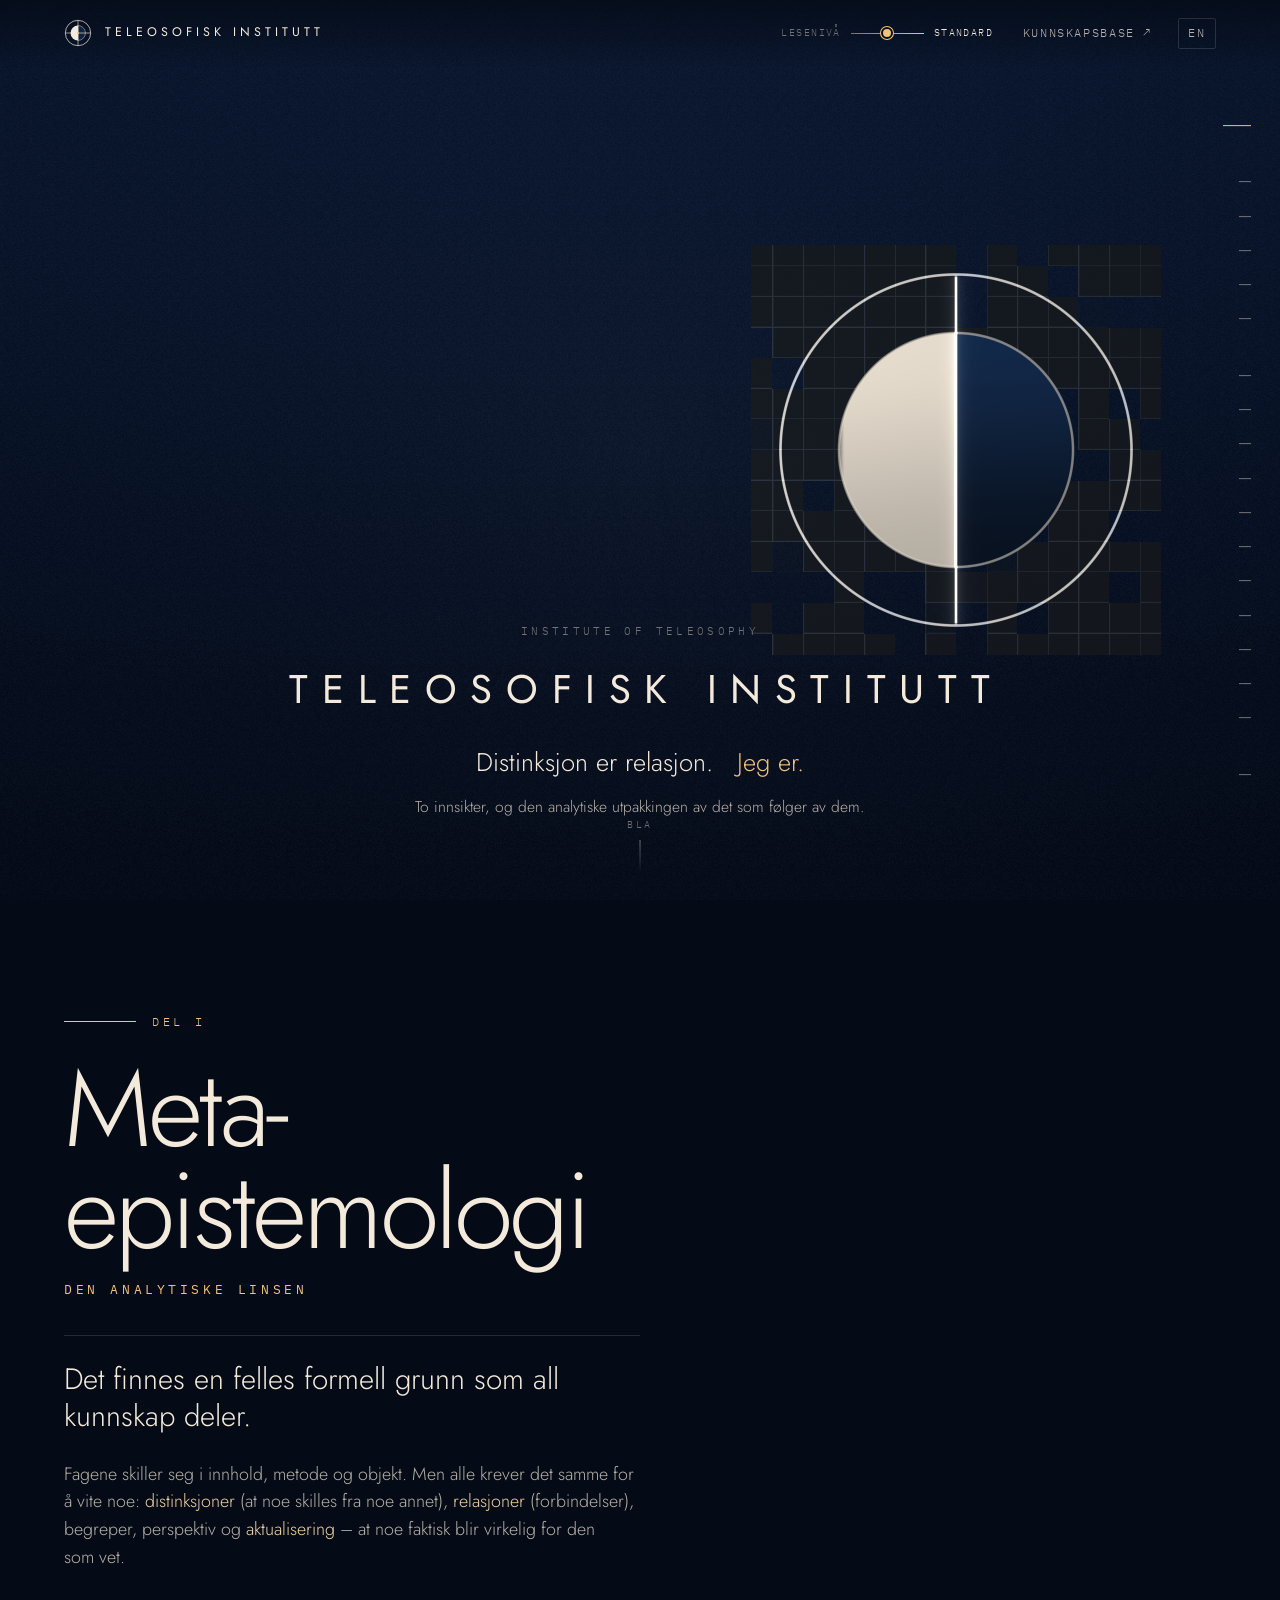
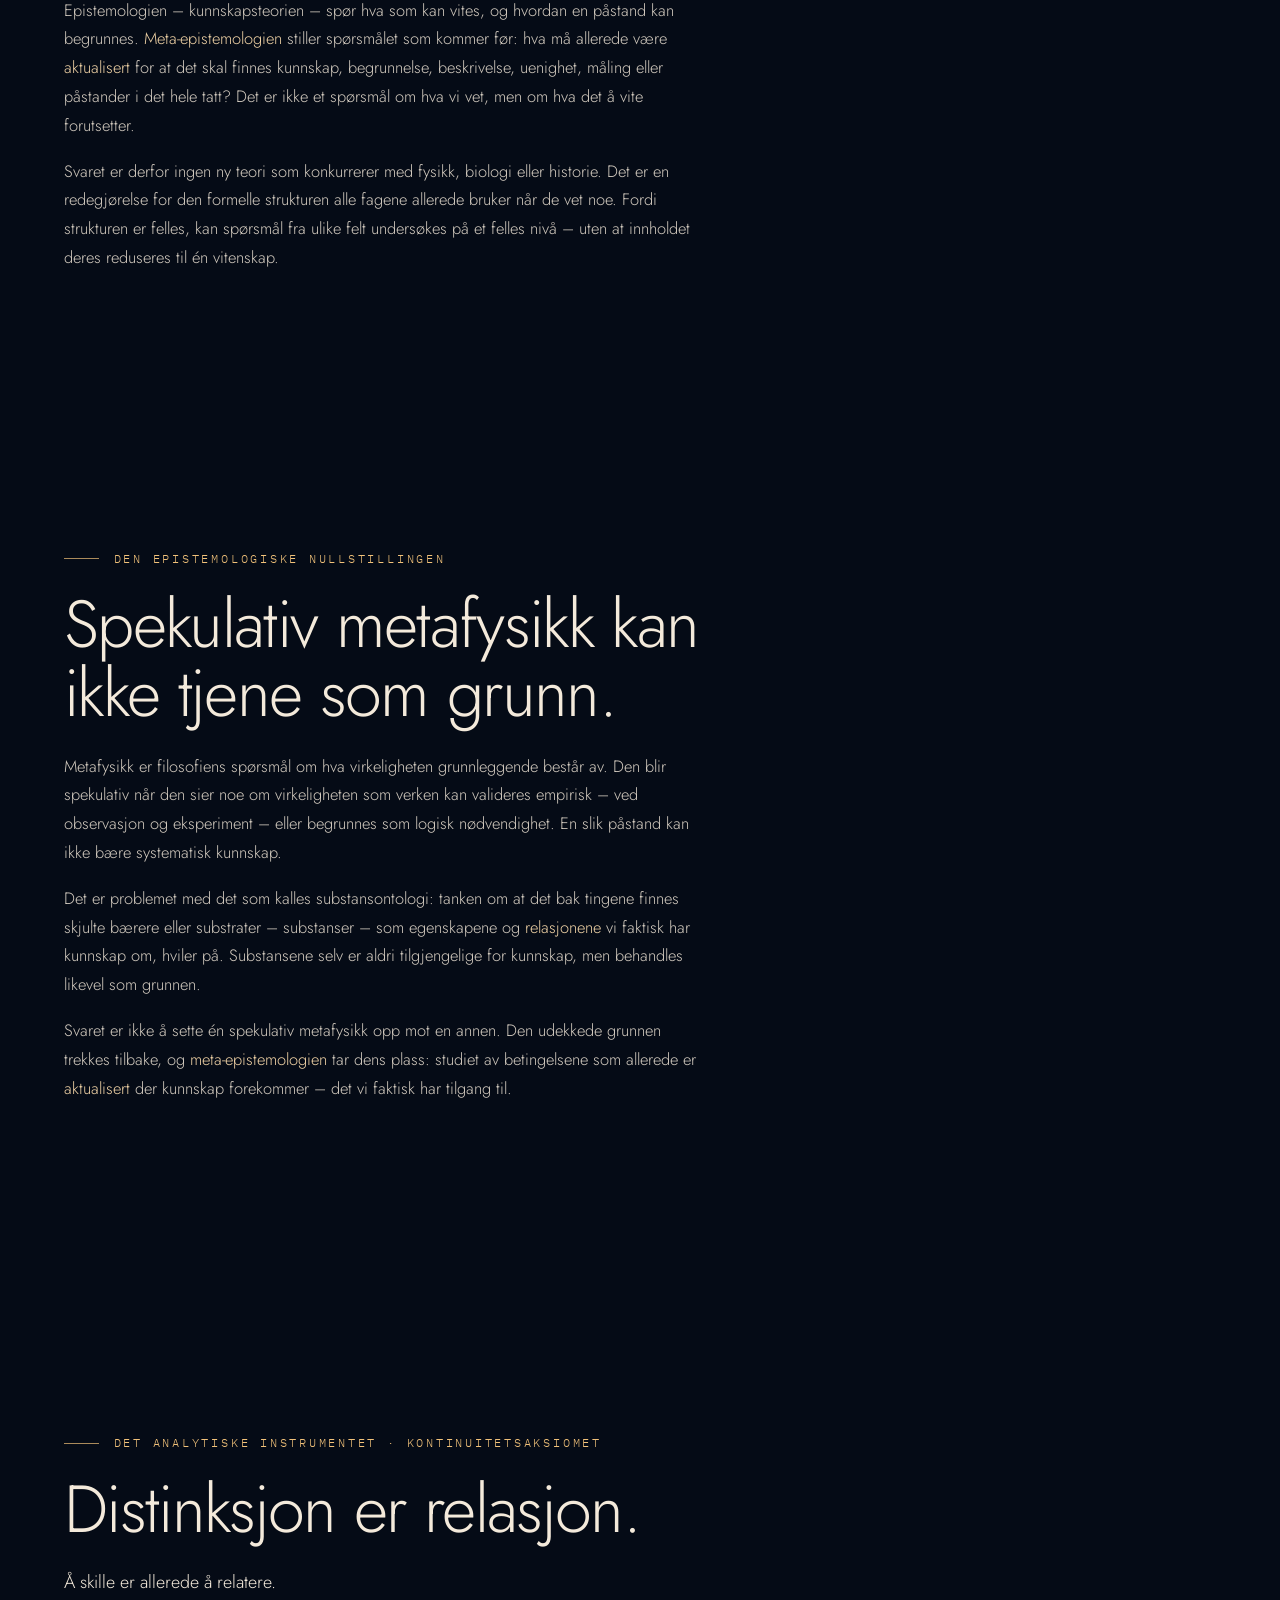
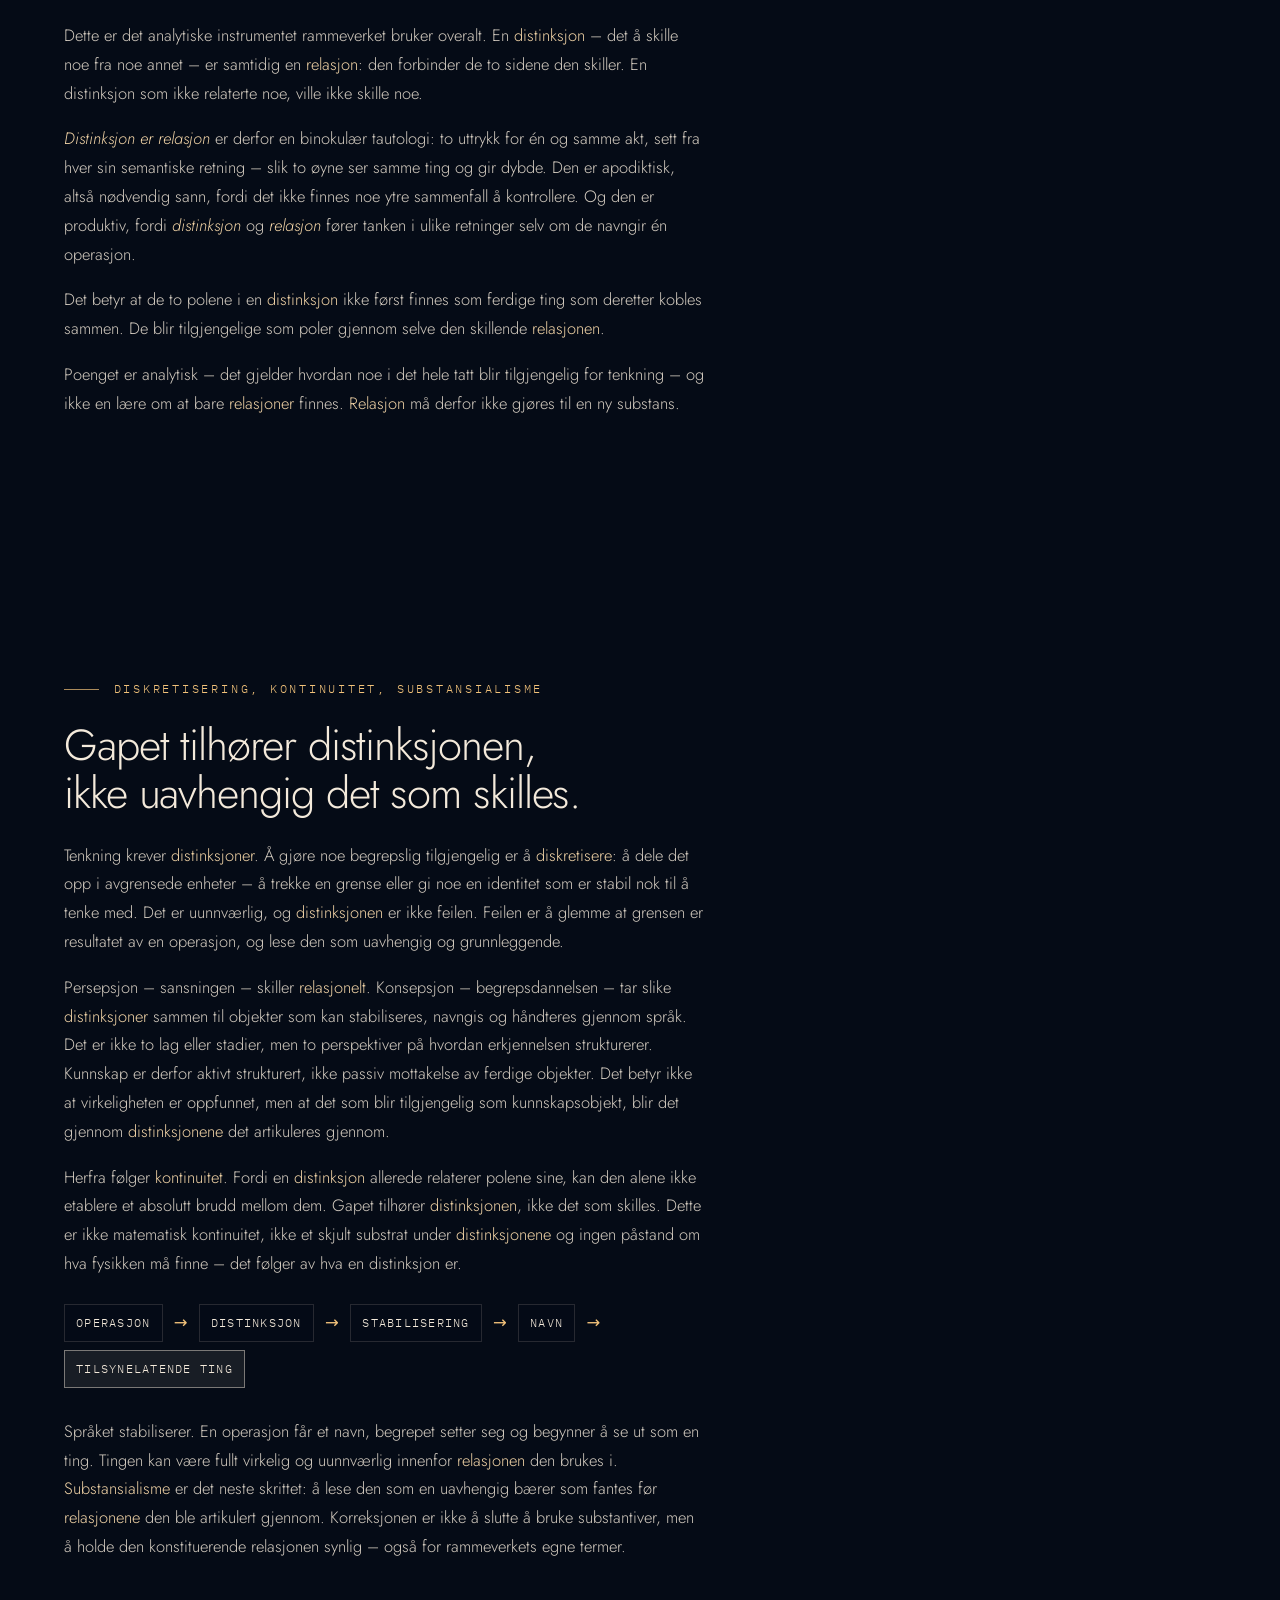
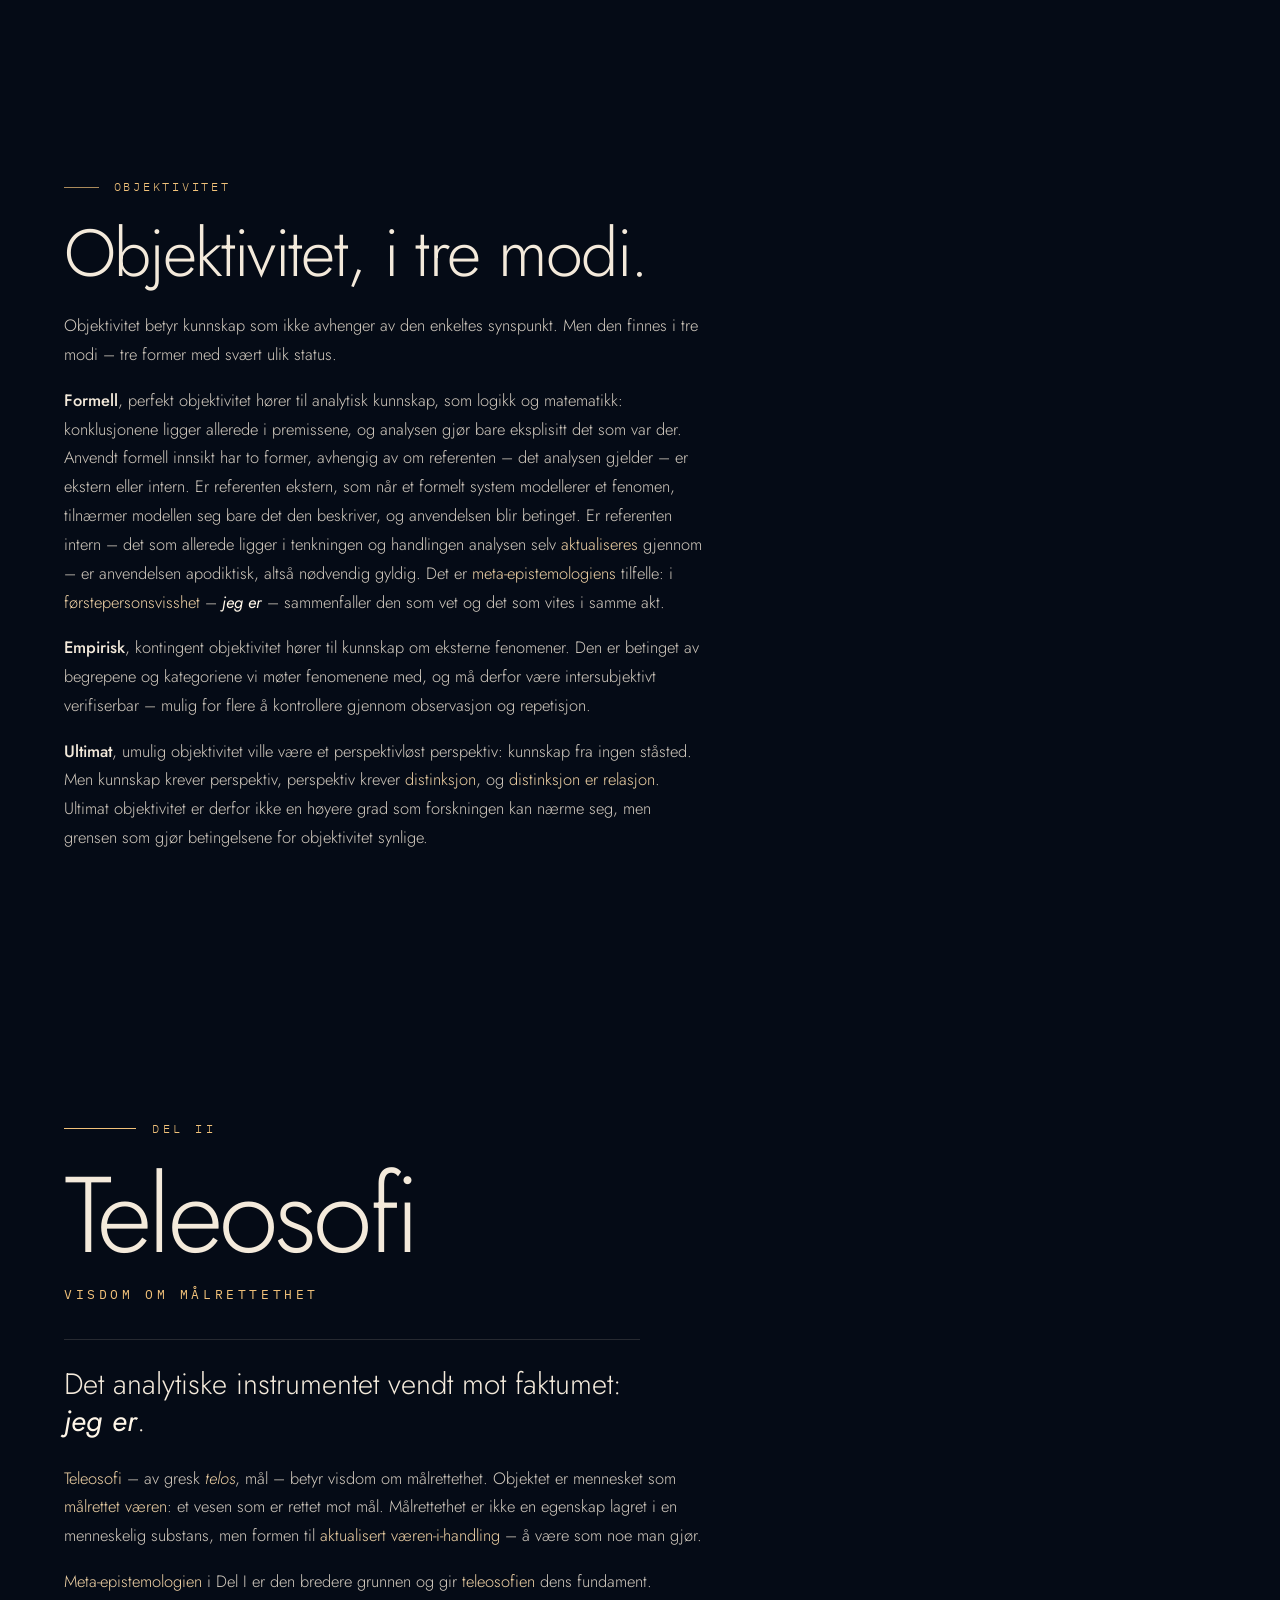
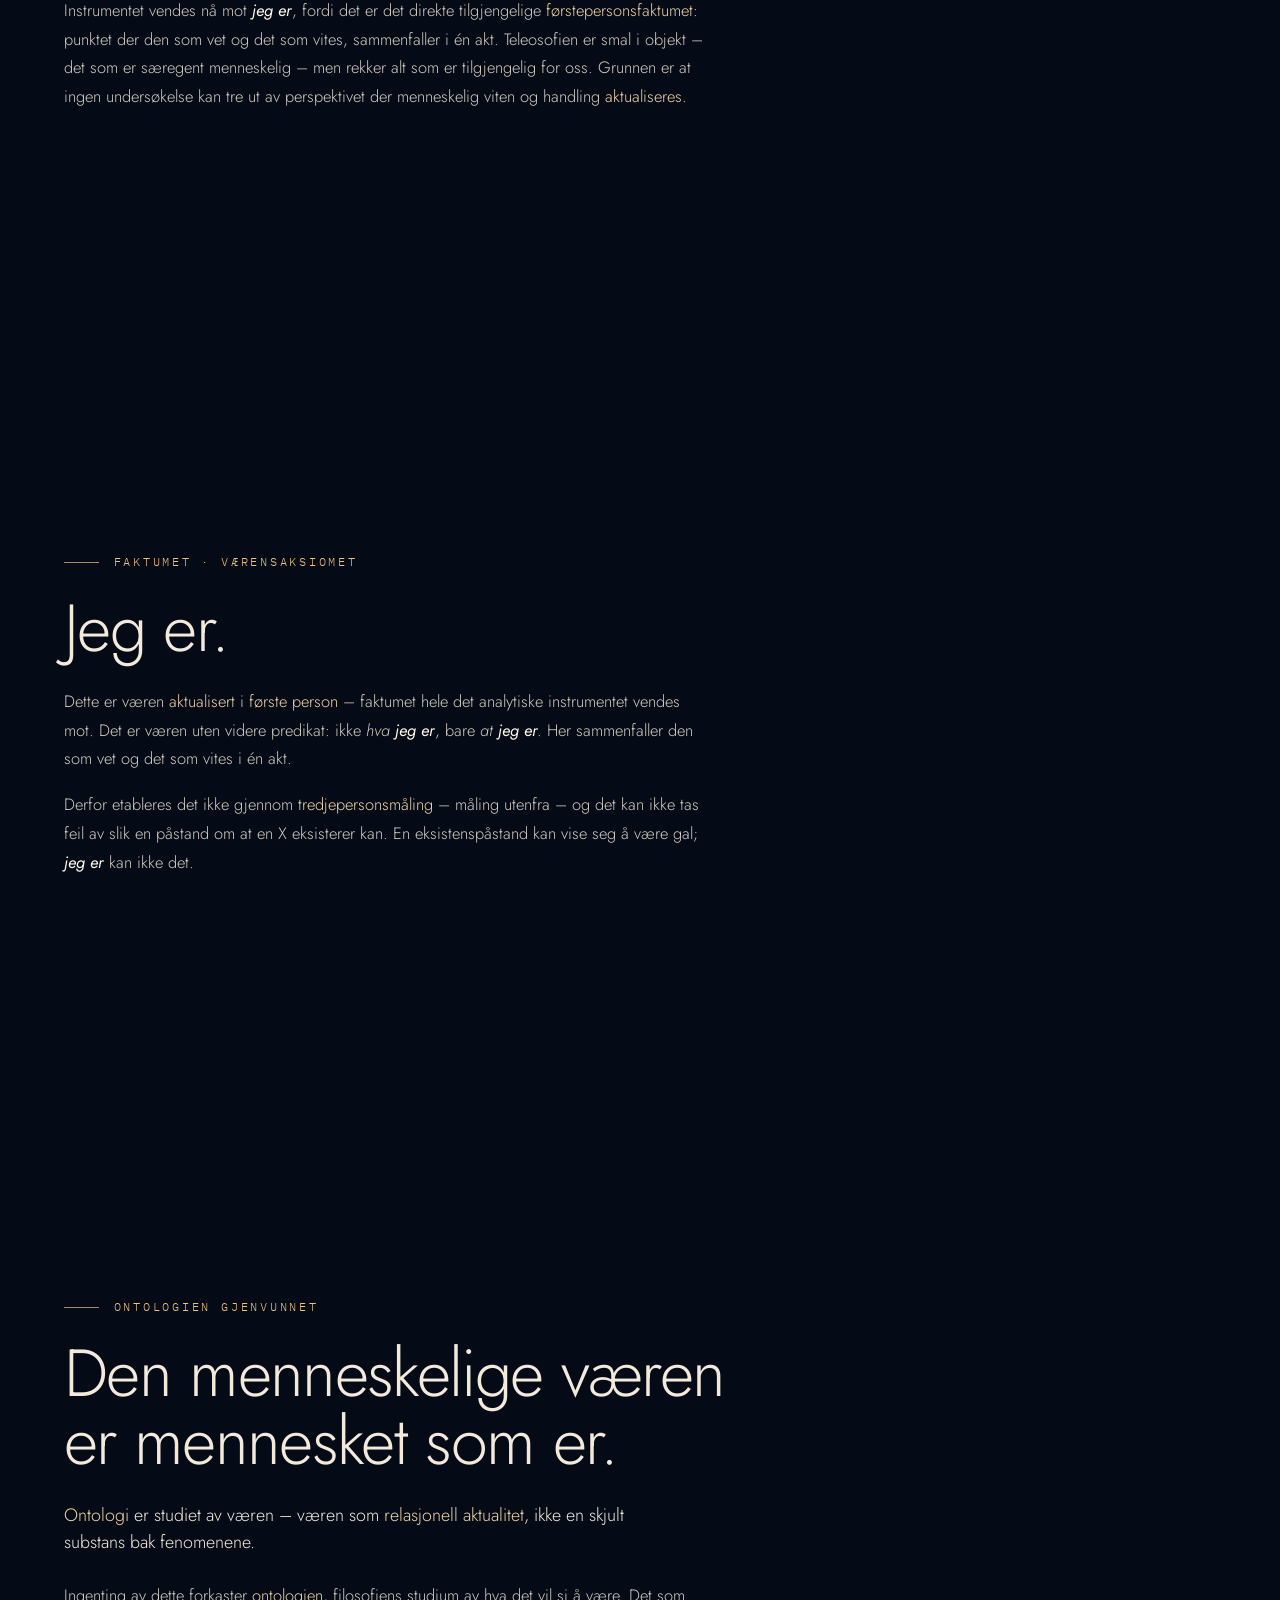
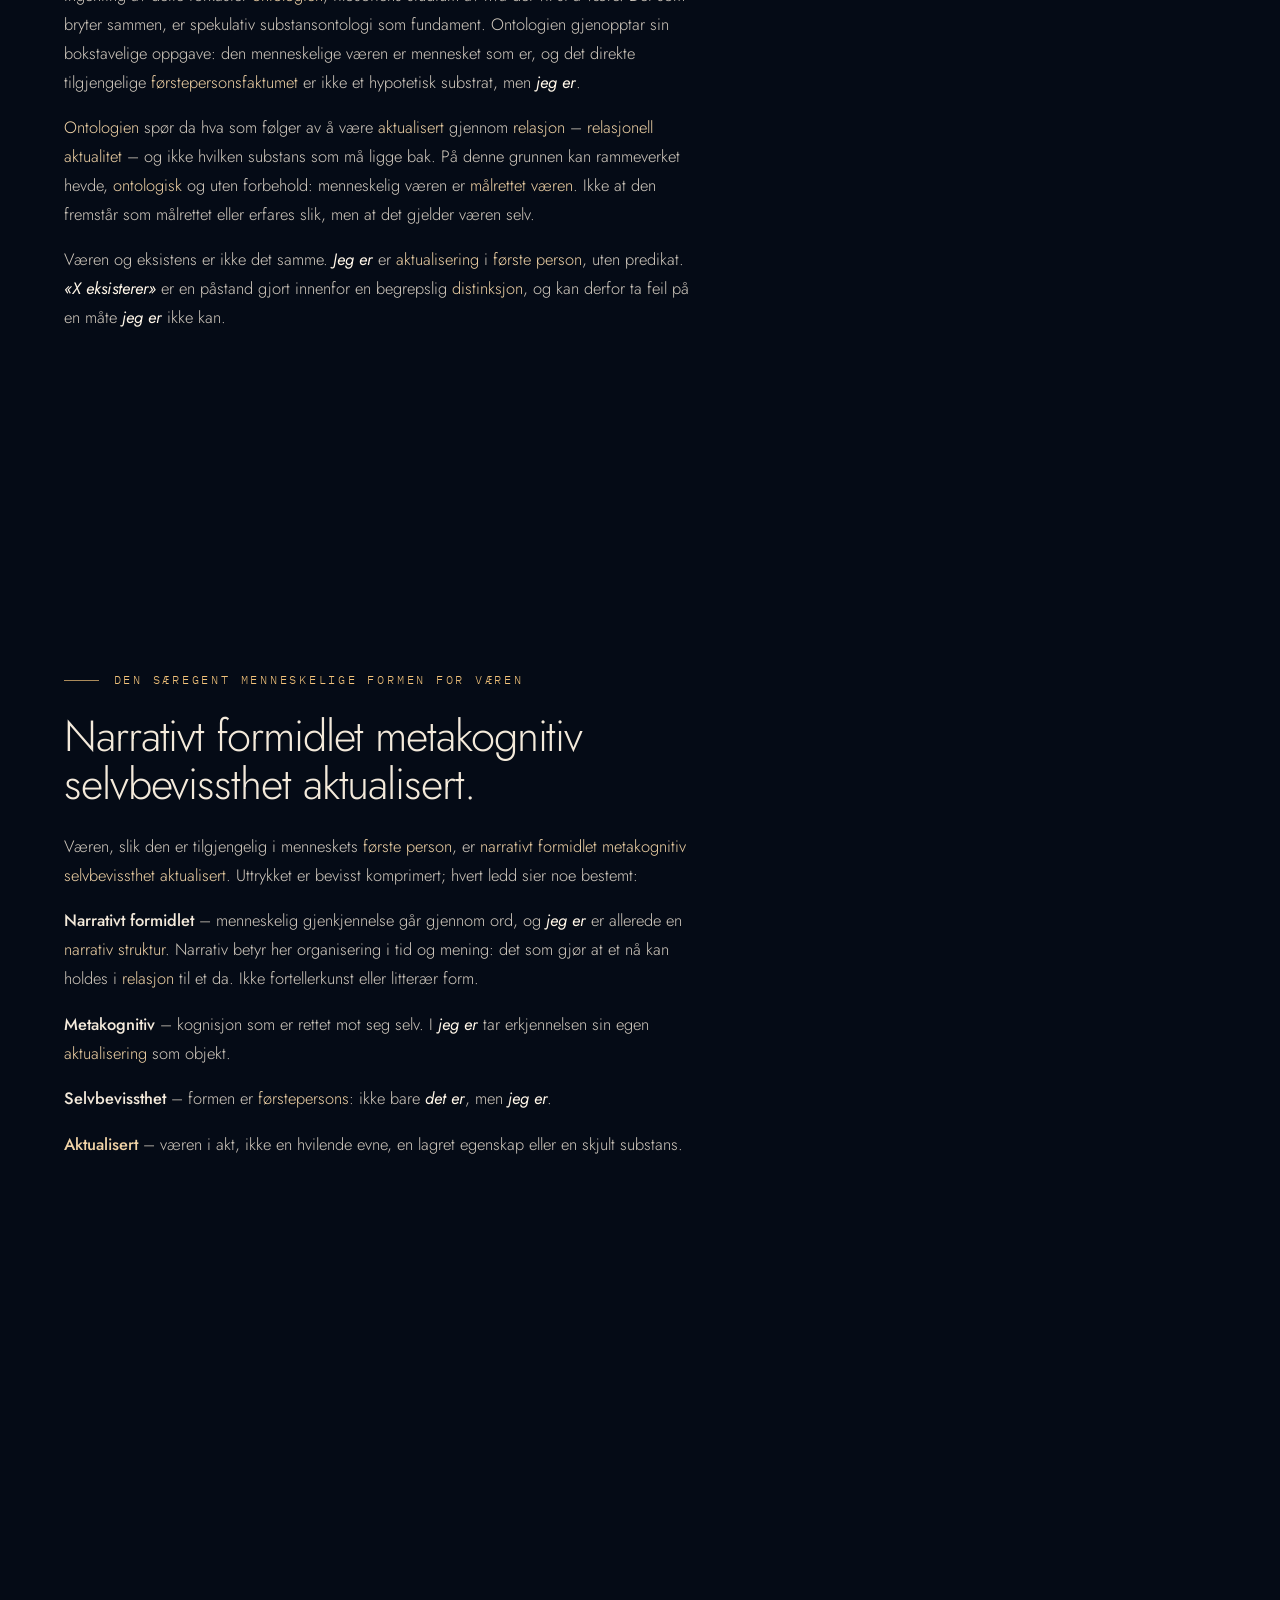
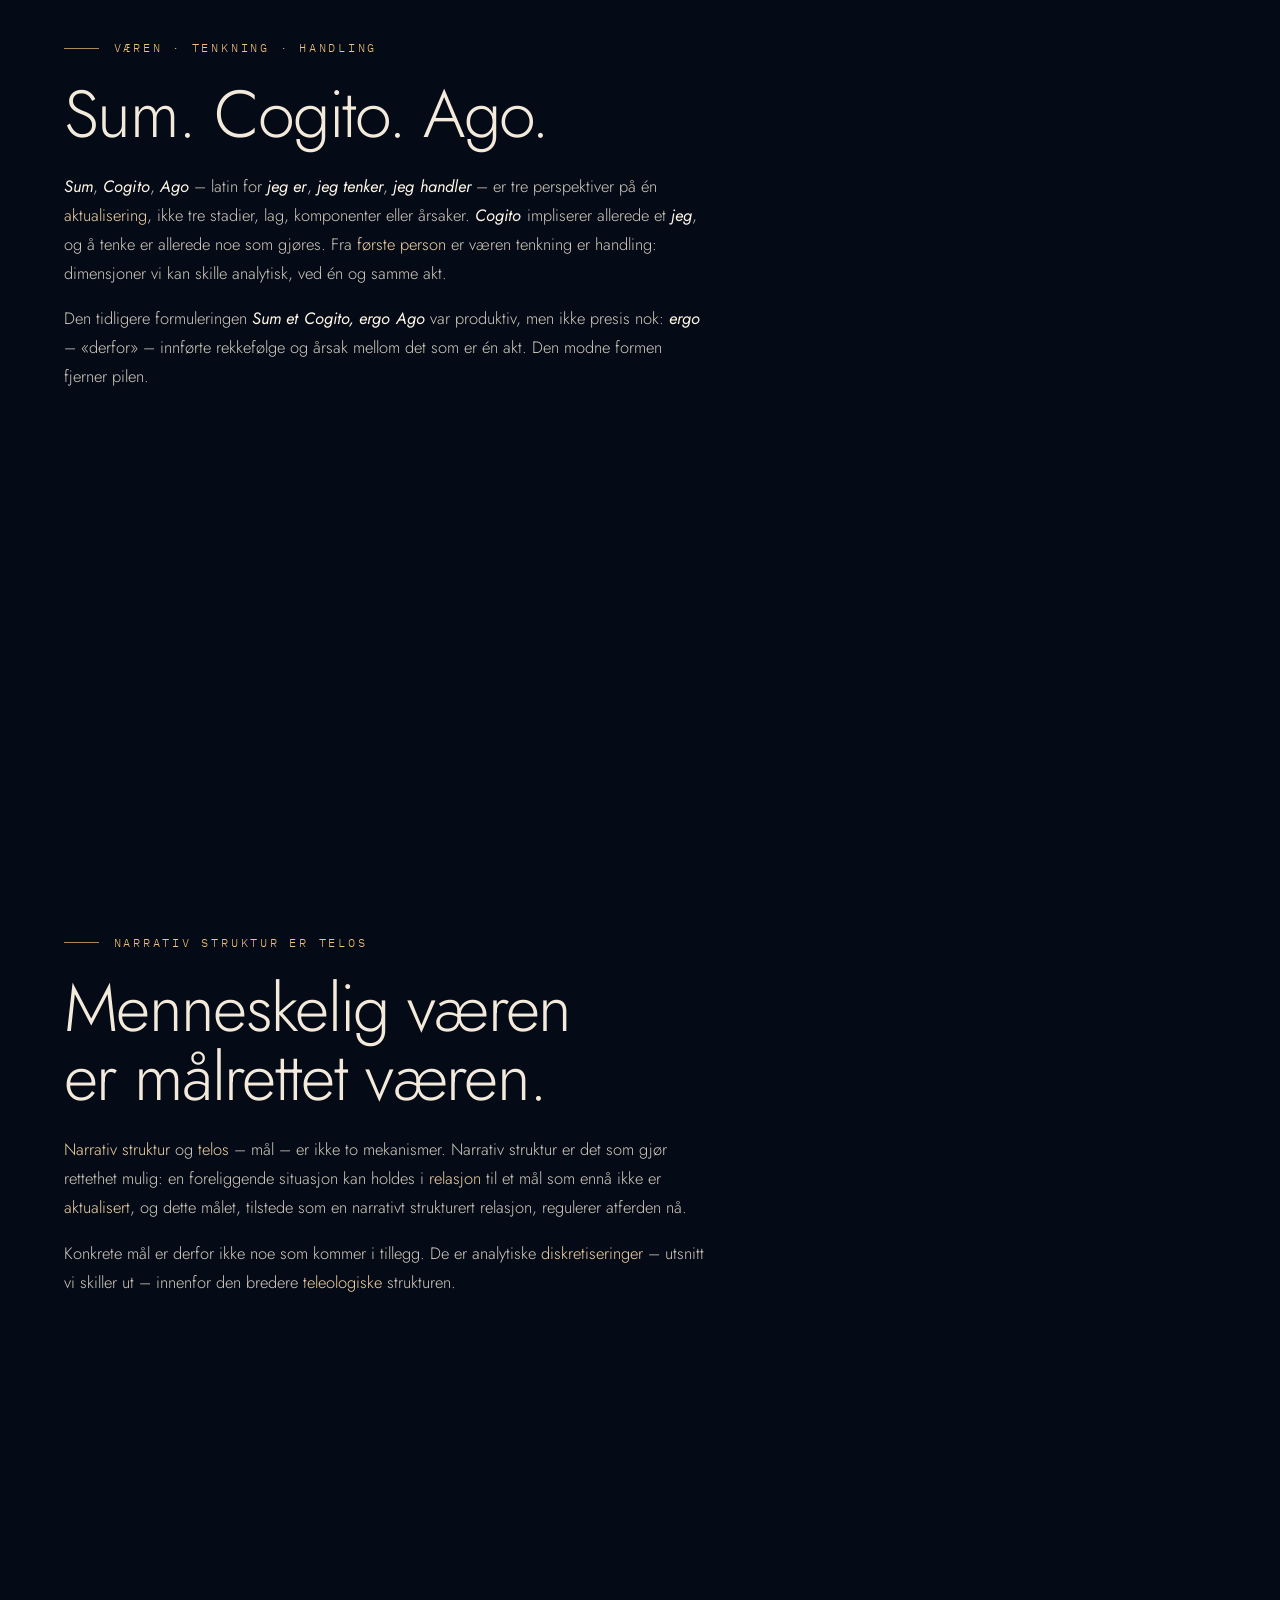
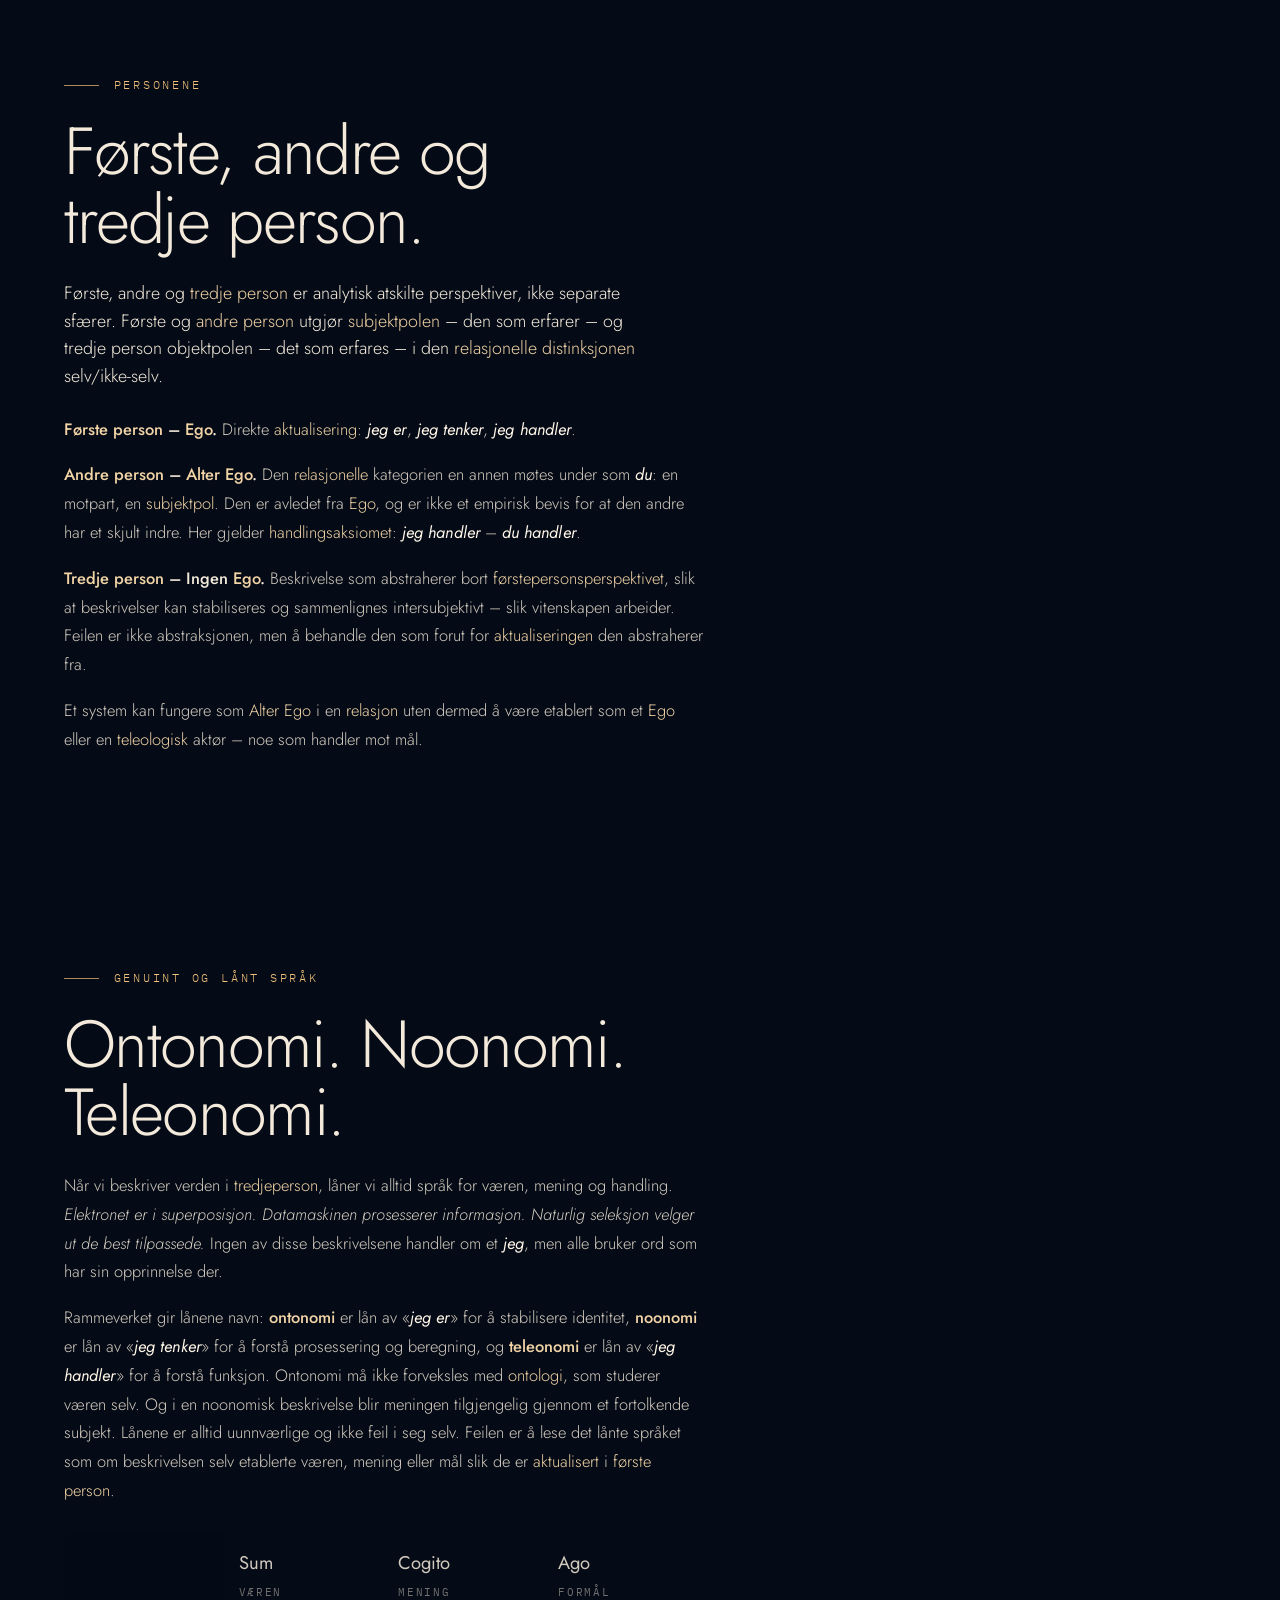
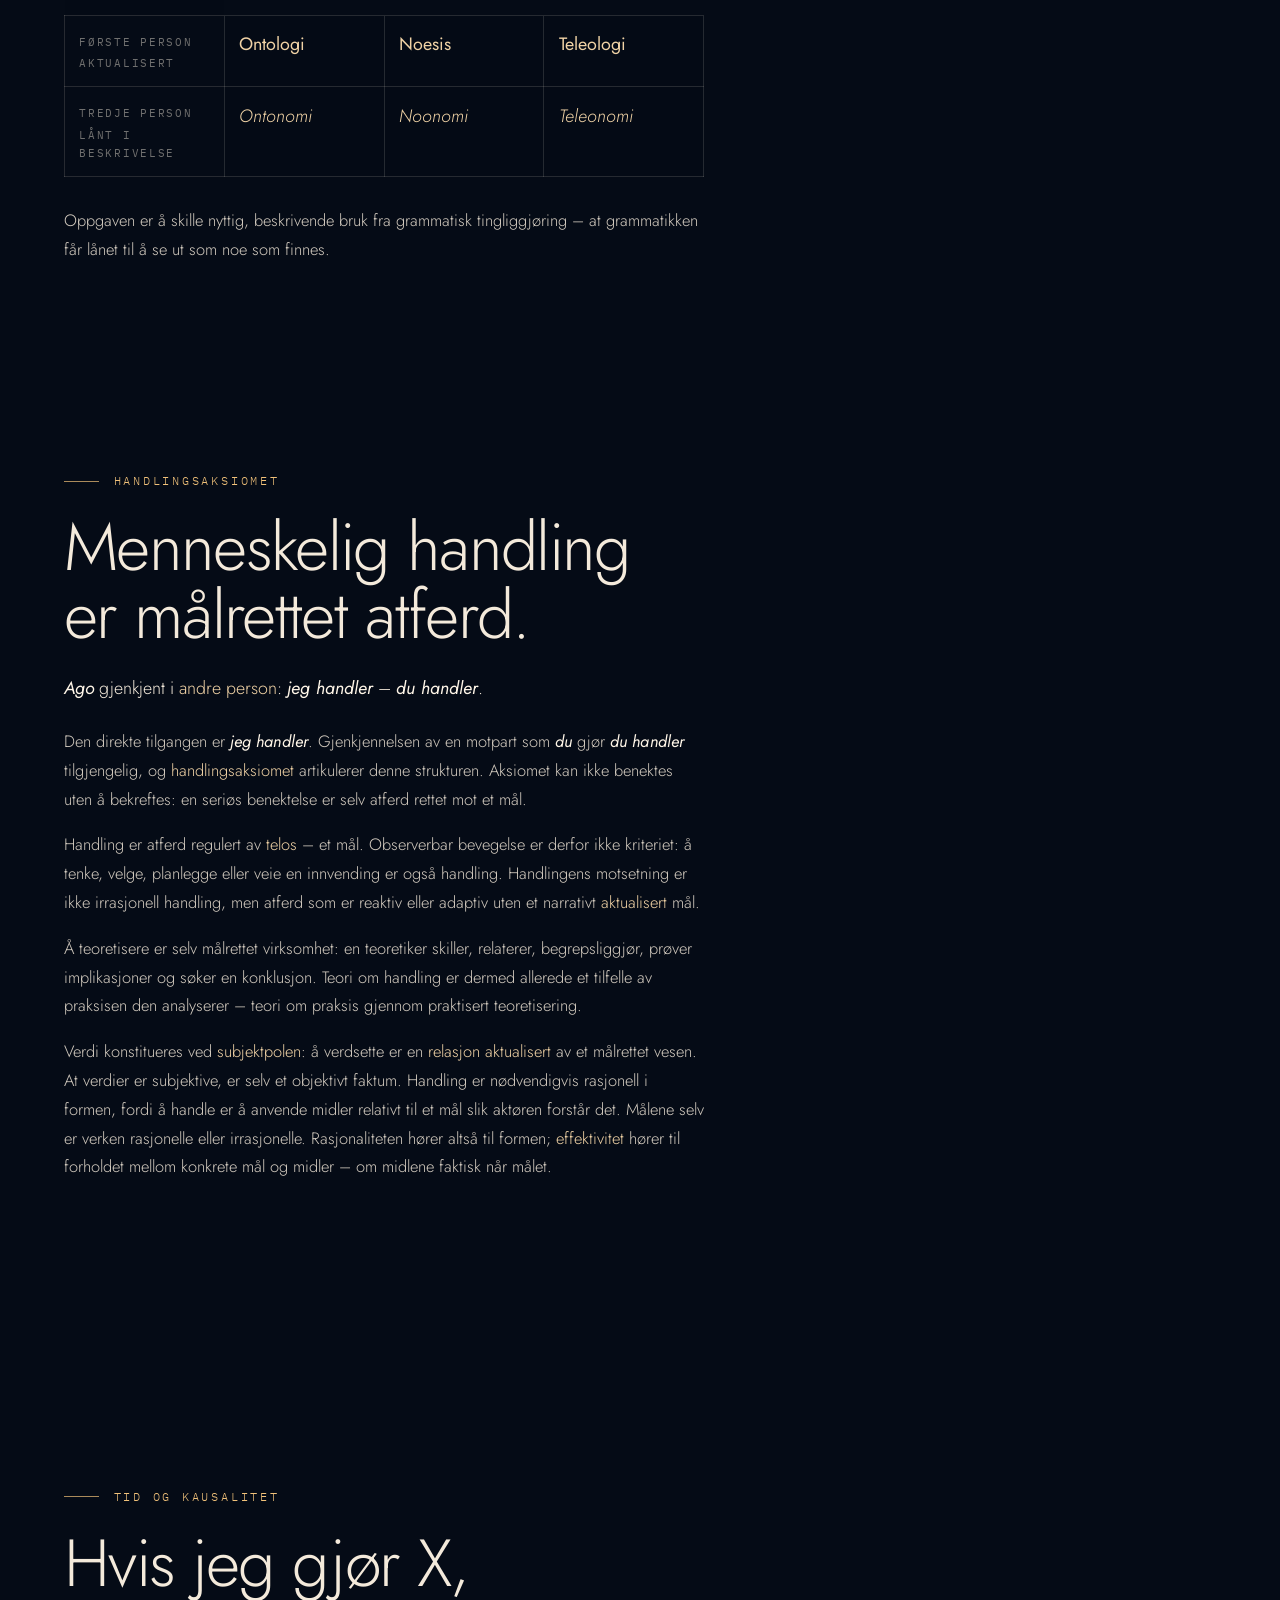
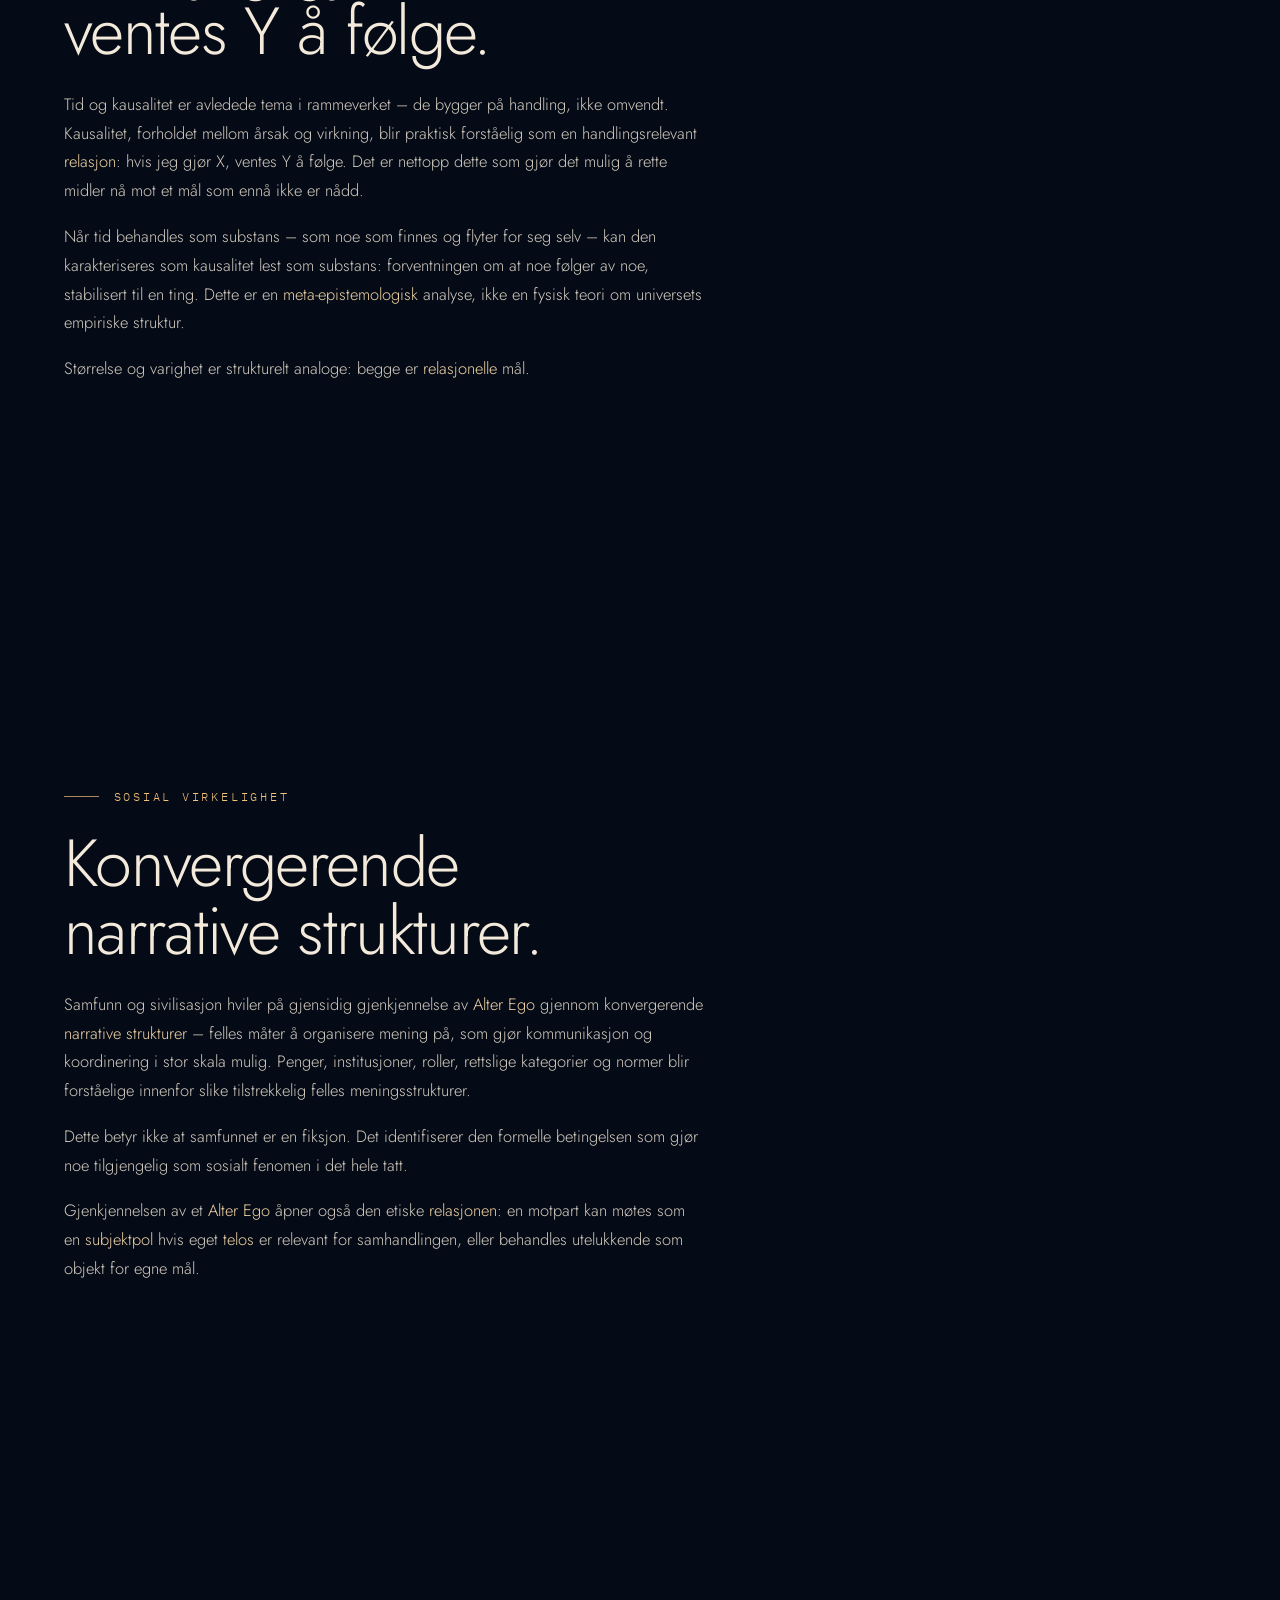
==== public/no.html @ f9a54b9c "Remove wheel stepping between sections: ordinary scrolling everywhere; rail navigation unchanged Co-" ====
<!DOCTYPE html>

<html data-level="2" lang="no">
<head>
<meta charset="utf-8"/>
<meta content="width=device-width, initial-scale=1.0, viewport-fit=cover" name="viewport"/>
<title>Teleosofisk Institutt — formell meta-epistemologi</title>
<meta content="Teleosofisk Institutt er en registrert norsk ideell organisasjon som arbeider med formell meta-epistemologi: studiet av hva som allerede må være aktualisert for at det i det hele tatt skal finnes kunnskap, begrunnelse eller en påstand." name="description"/>
<meta content="#050b16" name="theme-color"/>
<link href="https://teleosofiskinstitutt.no/" rel="canonical"/>
<link href="favicon.ico" rel="icon" sizes="48x48"/>
<link href="images/mark.svg" rel="icon" type="image/svg+xml"/>
<link href="images/favicon-32.png" rel="icon" sizes="32x32" type="image/png"/>
<link href="images/apple-touch-icon.png" rel="apple-touch-icon"/>
<link href="site-no.webmanifest" rel="manifest"/>
<meta content="website" property="og:type"/>
<meta content="Teleosofisk Institutt" property="og:site_name"/>
<meta content="Teleosofisk Institutt — formell meta-epistemologi" property="og:title"/>
<meta content="Teleosofisk Institutt er en registrert norsk ideell organisasjon som arbeider med formell meta-epistemologi: studiet av hva som allerede må være aktualisert for at det i det hele tatt skal finnes kunnskap, begrunnelse eller en påstand." property="og:description"/>
<meta content="https://teleosofiskinstitutt.no/" property="og:url"/>
<meta content="https://teleosofiskinstitutt.no/images/og.jpg" property="og:image"/>
<meta content="image/jpeg" property="og:image:type"/>
<meta content="1200" property="og:image:width"/>
<meta content="630" property="og:image:height"/>
<meta content="Teleosofisk Institutts merke — en sirkel delt av én strek, krem og marine — med sentrum i solen ved horisonten." property="og:image:alt"/>
<meta content="nb_NO" property="og:locale"/>
<meta content="en_US" property="og:locale:alternate"/>
<meta content="summary_large_image" name="twitter:card"/>
<meta content="Teleosofisk Institutt — formell meta-epistemologi" name="twitter:title"/>
<meta content="Teleosofisk Institutt er en registrert norsk ideell organisasjon som arbeider med formell meta-epistemologi: studiet av hva som allerede må være aktualisert for at det i det hele tatt skal finnes kunnskap, begrunnelse eller en påstand." name="twitter:description"/>
<meta content="https://teleosofiskinstitutt.no/images/og.jpg" name="twitter:image"/>
<link href="https://instituteofteleosophy.org/" hreflang="en" rel="alternate"/>
<link href="https://teleosofiskinstitutt.no/" hreflang="no" rel="alternate"/>
<link href="https://instituteofteleosophy.org/" hreflang="x-default" rel="alternate"/>
<link href="https://fonts.googleapis.com" rel="preconnect"/>
<link crossorigin="" href="https://fonts.gstatic.com" rel="preconnect"/>
<link href="https://fonts.googleapis.com/css2?family=IBM+Plex+Mono:wght@400&amp;family=Jost:ital,wght@0,300;0,400;0,500;1,300;1,400&amp;display=swap" rel="stylesheet"/>
<link href="styles.css?v=e302a9c914" rel="stylesheet"/>
<script>document.documentElement.className += " js"; try { var lv = localStorage.getItem("level"); if (lv === "1" || lv === "2" || lv === "3") document.documentElement.setAttribute("data-level", lv); } catch (e) {} setTimeout(function () { if (!window.fieldReady) document.documentElement.className = document.documentElement.className.replace(" js", ""); }, 4000);</script>
<script data-domains="instituteofteleosophy.org,teleosofiskinstitutt.no" data-website-id="b97d4ee5-205d-4a35-af86-c001f4d36a56" defer="" src="https://cloud.umami.is/script.js"></script>
</head>
<body>
<a class="skip" href="#meta-epistemology">Hopp til innholdet</a>
<canvas aria-hidden="true" id="field"></canvas>
<div aria-hidden="true" class="band-fade"></div>
<div aria-hidden="true" class="veil"></div>
<header class="bar">
<a aria-label="Teleosofisk Institutt" class="brand" href="/">
<img alt="" height="28" src="images/mark.svg" width="28"/>
<span>Teleosofisk Institutt</span>
</a>
<p aria-hidden="true" class="partbar"><span data-p="1"><b>I</b>Meta-epistemologi</span><span data-p="2"><b>II</b>Teleosofi</span></p>
<nav aria-label="Site" class="bar-links">
<label class="level" title="Lesenivå"><span class="level-label">Lesenivå</span><input aria-label="Lesenivå" data-names="Enkel|Standard|Teknisk" max="3" min="1" step="1" type="range" value="2"/><span aria-hidden="true" class="level-name">Standard</span></label>
<a class="kb" href="https://meta-epistemology.org">Kunnskapsbase <span aria-hidden="true">↗</span></a>
<a class="lang" href="https://instituteofteleosophy.org/" hreflang="en" lang="en" title="English">EN</a>
</nav>
</header>
<nav aria-label="Seksjoner" class="rail">
<ol>
<li><a data-i="0" href="#top"><span class="tick"></span><span class="rail-label">Teleosofisk Institutt</span></a></li>
<li class="gap"><a data-i="1" href="#meta-epistemology"><span class="tick"></span><span class="rail-label">Meta-epistemologi</span></a></li>
<li><a data-i="2" href="#metaphysics"><span class="tick"></span><span class="rail-label">Spekulativ metafysikk</span></a></li>
<li><a data-i="3" href="#distinction"><span class="tick"></span><span class="rail-label">Distinksjon er relasjon</span></a></li>
<li><a data-i="4" href="#discretization"><span class="tick"></span><span class="rail-label">Diskretisering og substansialisme</span></a></li>
<li><a data-i="5" href="#objectivity"><span class="tick"></span><span class="rail-label">Objektivitet</span></a></li>
<li class="gap"><a data-i="6" href="#teleosophy"><span class="tick"></span><span class="rail-label">Teleosofi</span></a></li>
<li><a data-i="7" href="#i-am"><span class="tick"></span><span class="rail-label">Jeg er</span></a></li>
<li><a data-i="8" href="#ontology"><span class="tick"></span><span class="rail-label">Ontologien gjenvunnet</span></a></li>
<li><a data-i="9" href="#human-form"><span class="tick"></span><span class="rail-label">Selvbevissthet aktualisert</span></a></li>
<li><a data-i="10" href="#sum-cogito-ago"><span class="tick"></span><span class="rail-label">Sum, Cogito, Ago</span></a></li>
<li><a data-i="11" href="#purposeful-being"><span class="tick"></span><span class="rail-label">Målrettet væren</span></a></li>
<li><a data-i="12" href="#persons"><span class="tick"></span><span class="rail-label">Personene</span></a></li>
<li><a data-i="13" href="#borrowed-language"><span class="tick"></span><span class="rail-label">Ontonomi, noonomi, teleonomi</span></a></li>
<li><a data-i="14" href="#action"><span class="tick"></span><span class="rail-label">Handlingsaksiomet</span></a></li>
<li><a data-i="15" href="#time-causality"><span class="tick"></span><span class="rail-label">Tid og kausalitet</span></a></li>
<li><a data-i="16" href="#social"><span class="tick"></span><span class="rail-label">Sosial virkelighet</span></a></li>
<li class="gap"><a data-i="17" href="#institute"><span class="tick"></span><span class="rail-label">Instituttet</span></a></li>
</ol>
</nav>
<main>
<section aria-labelledby="h-top" class="stage hero" data-part="0" data-stage="0" id="top">
<div class="hero-inner">
<p class="hero-kicker">Institute of Teleosophy</p>
<h1 id="h-top">Teleosofisk Institutt</h1>
<p class="hero-axioms"><span>Distinksjon er relasjon.</span> <span>Jeg er.</span></p>
<p class="hero-sub">To innsikter, og den analytiske utpakkingen av det som følger av dem.</p>
</div>
<a class="scroll-cue" href="#meta-epistemology"><span>Bla</span><i aria-hidden="true"></i></a>
</section>
<section aria-labelledby="h-meta-epistemology" class="stage chapter" data-fig="1" data-part="1" data-stage="1" id="meta-epistemology">
<div class="stage-inner">
<p class="chapter-num">Del I</p>
<h2 class="chapter-title" id="h-meta-epistemology">Meta-epistemologi<span class="chapter-sub">Den analytiske linsen</span></h2>
<p class="chapter-statement hl">Det finnes en felles formell grunn som all kunnskap deler.</p>
<p class="lead hl" data-lv="1">Fysikk, biologi, historie og alle andre fag handler om ulike ting og bruker ulike metoder. Men i alle fag krever det å vite noe det samme: at man skiller ting fra hverandre, ser hvordan de henger sammen, setter ord på dem, ser dem fra et ståsted – og at noe faktisk blir virkelig for den som vet.</p>
<div class="body prose hl" data-lv="1">
<p>Filosofien har et eget felt for spørsmål om kunnskap: kunnskapslæren, eller epistemologien. Den spør hva vi kan vite, og hvordan vi kan begrunne det vi påstår. Her stilles et spørsmål som kommer enda før: hva må allerede være virkeliggjort for at det i det hele tatt skal finnes kunnskap, begrunnelser, beskrivelser, uenighet, målinger eller påstander? Det er spørsmålet om forutsetningene for kunnskap. «Meta» betyr her det som ligger forut for – derav navnet <span class="t">meta-epistemologi</span>.</p>
<p>Svaret er ikke en ny teori som konkurrerer med fysikk, biologi eller historie. Det er en beskrivelse av den formen alle fag allerede bruker når de vet noe. Derfor kan spørsmål fra helt ulike fag undersøkes på samme grunnlag, uten at alt gjøres om til ett fag.</p>
</div>
<p class="lead hl" data-lv="2">Fagene skiller seg i innhold, metode og objekt. Men alle krever det samme for å vite noe: <span class="t">distinksjoner</span> (at noe skilles fra noe annet), <span class="t">relasjoner</span> (forbindelser), begreper, perspektiv og <span class="t">aktualisering</span> – at noe faktisk blir virkelig for den som vet.</p>
<div class="body prose hl" data-lv="2">
<p>Epistemologien – kunnskapsteorien – spør hva som kan vites, og hvordan en påstand kan begrunnes. <span class="t">Meta-epistemologien</span> stiller spørsmålet som kommer før: hva må allerede være <span class="t">aktualisert</span> for at det skal finnes kunnskap, begrunnelse, beskrivelse, uenighet, måling eller påstander i det hele tatt? Det er ikke et spørsmål om hva vi vet, men om hva det å vite forutsetter.</p>
<p>Svaret er derfor ingen ny teori som konkurrerer med fysikk, biologi eller historie. Det er en redegjørelse for den formelle strukturen alle fagene allerede bruker når de vet noe. Fordi strukturen er felles, kan spørsmål fra ulike felt undersøkes på et felles nivå – uten at innholdet deres reduseres til én vitenskap.</p>
</div>
<p class="lead hl" data-lv="3">Fagene skiller seg fra hverandre i innhold, metode og objekt. De skiller seg ikke i om det å vite krever <span class="t">distinksjoner</span>, <span class="t">relasjoner</span>, begrepslig artikulering, perspektiv og <span class="t">aktualisering</span>.</p>
<div class="body prose hl" data-lv="3">
<p>Epistemologien spør hva som kan vites, og hvordan en påstand kan begrunnes.
    <span class="t">Meta-epistemologien</span> stiller det forutgående spørsmålet: hva må allerede være <span class="t">aktualisert</span> for at
    det i det hele tatt skal finnes kunnskap, begrunnelse, beskrivelse, uenighet, måling eller en
    påstand.</p>
</div>
<details class="more" data-lv="3">
<summary><span class="more-open">Les mer</span><span class="more-close">Lukk</span><span aria-hidden="true" class="more-icon"></span></summary>
<div class="prose hl">
<p>Svaret er ikke en ny teori som konkurrerer med fysikk, biologi eller historie.
    Det er en redegjørelse for den formelle epistemologiske strukturen disse fagene allerede
    benytter når de vet noe som helst. Dette er også det som muliggjør en annen form for
    tverrfaglighet: spørsmål fra ulike felt kan undersøkes på et felles epistemologisk nivå uten at
    deres empiriske innhold reduseres til én vitenskap. Den felles grunnen er formell, ikke en
    blanding av fagstoff.</p>
</div>
</details>
</div>
</section>
<section aria-labelledby="h-metaphysics" class="stage" data-fig="2" data-part="1" data-stage="2" id="metaphysics">
<div class="stage-inner">
<p class="label">Den epistemologiske nullstillingen</p>
<h2 class="statement" id="h-metaphysics">Spekulativ metafysikk kan ikke tjene som grunn.</h2>
<div class="body prose hl" data-lv="1">
<p>Metafysikk er den delen av filosofien som spør hva virkeligheten egentlig består av – også bak det vi kan se og måle. Mye metafysikk er spekulativ: den sier noe om hvordan verden er, uten at det kan sjekkes.</p>
<p>Vi kan vite noe på to måter: ved å observere og teste, slik naturvitenskapen gjør, eller ved ren logikk, slik matematikken gjør. En påstand som verken kan sjekkes på den ene eller den andre måten, kan ikke bære kunnskap.</p>
<p>Nettopp dette er problemet med en gammel og utbredt tanke: at verden består av skjulte, ferdige ting – substanser – bak det vi ser, og at egenskapene og forbindelsene vi faktisk kjenner, hviler på dem. Ingen kan sjekke slike skjulte ting, men de behandles likevel som grunnmuren.</p>
<p>Løsningen er ikke å finne på en ny teori om hva som ligger bak. Den usjekkede grunnmuren fjernes. I stedet undersøker vi det vi faktisk kan vite noe om: forutsetningene som allerede er virkeliggjort hver gang noen vet noe.</p>
</div>
<div class="body prose hl" data-lv="2">
<p>Metafysikk er filosofiens spørsmål om hva virkeligheten grunnleggende består av. Den blir spekulativ når den sier noe om virkeligheten som verken kan valideres empirisk – ved observasjon og eksperiment – eller begrunnes som logisk nødvendighet. En slik påstand kan ikke bære systematisk kunnskap.</p>
<p>Det er problemet med det som kalles substansontologi: tanken om at det bak tingene finnes skjulte bærere eller substrater – substanser – som egenskapene og <span class="t">relasjonene</span> vi faktisk har kunnskap om, hviler på. Substansene selv er aldri tilgjengelige for kunnskap, men behandles likevel som grunnen.</p>
<p>Svaret er ikke å sette én spekulativ metafysikk opp mot en annen. Den udekkede grunnen trekkes tilbake, og <span class="t">meta-epistemologien</span> tar dens plass: studiet av betingelsene som allerede er <span class="t">aktualisert</span> der kunnskap forekommer – det vi faktisk har tilgang til.</p>
</div>
<div class="body prose hl" data-lv="3">
<p>En påstand som verken kan valideres empirisk eller forankres som ren logisk
    nødvendighet, mangler den dekningen som kreves for å bære systematisk kunnskap. Dette er
    vanskeligheten ved <strong>spekulativ metafysisk substansontologi</strong>: den postulerer
    skjulte bærere, substrater eller uavhengig bestående ting, og behandler dem så som grunnen for
    de egenskapene og <span class="t">relasjonene</span> som faktisk er tilgjengelige for kunnskap.</p>
<p>Svaret er ikke å møte én spekulativ metafysikk med en annen. Den udekkede
    grunnen trekkes tilbake, og formell <span class="t">meta-epistemologi</span> tar dens plass: studiet av de betingelsene
    som allerede er <span class="t">aktualisert</span> der kunnskap forekommer.</p>
</div>
</div>
</section>
<section aria-labelledby="h-distinction" class="stage" data-fig="3" data-part="1" data-stage="3" id="distinction">
<div class="stage-inner">
<p class="label">Det analytiske instrumentet · kontinuitetsaksiomet</p>
<h2 class="statement" id="h-distinction">Distinksjon er relasjon.</h2>
<p class="lead hl" data-lv="1">Å skille er allerede å forbinde.</p>
<div class="body prose hl" data-lv="1">
<p>All tenkning begynner med å skille noe fra noe annet. Men når du skiller to ting, forbinder du dem samtidig: de er nettopp det som står på hver sin side av det samme skillet. Et skille som ikke forbandt noe, ville ikke skille noe.</p>
<p>De to sidene finnes ikke først som ferdige ting som så kobles sammen; de blir sider gjennom skillet som forbinder dem. «Over» gir ingen mening uten «under».</p>
<p>Setningen «å skille er å forbinde» sier altså det samme to ganger, sett fra to sider – omtrent som to øyne som ser samme ting og sammen gir dybde. Derfor kan den ikke være feil: det finnes ikke noe utenfor den som må stemme. Og likevel er den nyttig, fordi «å skille» og «å forbinde» får oss til å tenke i hver sin retning.</p>
<p>Dette er et poeng om hvordan vi tenker og vet, og derfor er det rammeverkets grunnleggende verktøy. Det er ikke en påstand om at bare forbindelser finnes. Forbindelsen må ikke gjøres til en ny «ting».</p>
</div>
<p class="lead hl" data-lv="2">Å skille er allerede å relatere.</p>
<div class="body prose hl" data-lv="2">
<p>Dette er det analytiske instrumentet rammeverket bruker overalt. En <span class="t">distinksjon</span> – det å skille noe fra noe annet – er samtidig en <span class="t">relasjon</span>: den forbinder de to sidene den skiller. En distinksjon som ikke relaterte noe, ville ikke skille noe.</p>
<p><em><span class="t">Distinksjon er relasjon</span></em> er derfor en binokulær tautologi: to uttrykk for én og samme akt, sett fra hver sin semantiske retning – slik to øyne ser samme ting og gir dybde. Den er apodiktisk, altså nødvendig sann, fordi det ikke finnes noe ytre sammenfall å kontrollere. Og den er produktiv, fordi <em><span class="t">distinksjon</span></em> og <em><span class="t">relasjon</span></em> fører tanken i ulike retninger selv om de navngir én operasjon.</p>
<p>Det betyr at de to polene i en <span class="t">distinksjon</span> ikke først finnes som ferdige ting som deretter kobles sammen. De blir tilgjengelige som poler gjennom selve den skillende <span class="t">relasjonen</span>.</p>
<p>Poenget er analytisk – det gjelder hvordan noe i det hele tatt blir tilgjengelig for tenkning – og ikke en lære om at bare <span class="t">relasjoner</span> finnes. <span class="t">Relasjon</span> må derfor ikke gjøres til en ny substans.</p>
</div>
<p class="lead hl" data-lv="3">Å skille er allerede å relatere.</p>
<div class="body prose hl" data-lv="3">
<p>Det analytiske instrumentet. Å skille er allerede å relatere: en <span class="t">distinksjon</span> som ikke
        relaterte noe, ville ikke skille. De to polene i en distinksjon er ikke først tilgjengelige
        som ferdige ting og først deretter forbundet — de blir tilgjengelige som poler gjennom selve
        den skillende <span class="t">relasjonen</span>. Dette er et analytisk poeng, ikke læren om at bare <span class="t">relasjoner</span>
        finnes. <span class="t">Relasjon</span> må ikke innsettes som en ny substans.</p>
<p><em><span class="t">Distinksjon er relasjon</span></em> er en binokulær tautologi: to uttrykk som artikulerer én akt fra ulike semantiske retninger. Den er apodiktisk fordi det ikke finnes noe ytre sammenfall å verifisere, og produktiv fordi <em><span class="t">distinksjon</span></em> og <em><span class="t">relasjon</span></em> bærer ulike begrepslige implikasjoner selv om de navngir én operasjon.</p>
</div>
</div>
</section>
<section aria-labelledby="h-discretization" class="stage" data-fig="4" data-part="1" data-stage="4" id="discretization">
<div class="stage-inner">
<p class="label">Diskretisering, kontinuitet, substansialisme</p>
<h2 class="statement statement-sm" id="h-discretization">Gapet tilhører distinksjonen, ikke uavhengig det som skilles.</h2>
<div class="body prose hl" data-lv="1">
<p>For å tenke må vi skille. Å gjøre noe tenkbart er å dele det opp i avgrensede deler: å trekke en grense eller gi noe en identitet som er stabil nok til å tenke med. Det er nødvendig, og det er ikke feil å skille. Feilen er å glemme at grensen ble trukket, og tro at den fantes for seg selv.</p>
<p>Allerede når vi sanser, skiller vi – lyd fra stillhet, lys fra skygge. Når vi danner begreper, samler vi slike skiller til ting vi kan holde fast, gi navn og tenke med ved hjelp av språket. Det er ikke to trinn eller to lag, men to sider av samme arbeid. Å vite er altså ikke å ta imot ferdige ting. Det betyr ikke at vi finner opp verden, men at alt vi kan vite noe om, blir tilgjengelig gjennom skillene vi gjør.</p>
<p>Fordi et skille alltid forbinder sidene sine, kan skillet alene aldri skape et fullstendig brudd mellom dem. Mellomrommet hører til skillet, ikke til tingene i seg selv. Dette sier ingenting om matematikk eller om hva fysikken vil finne; det sier noe om hva et skille er.</p>
<p aria-label="operasjon → distinksjon → stabilisering → navn → tilsynelatende ting" class="chain"><span>operasjon</span><span aria-hidden="true" class="arrow">→</span><span>distinksjon</span><span aria-hidden="true" class="arrow">→</span><span>stabilisering</span><span aria-hidden="true" class="arrow">→</span><span>navn</span><span aria-hidden="true" class="arrow">→</span><span>tilsynelatende ting</span></p>
<p>Språket gjør ting faste. Det begynner med noe vi gjør: vi skiller noe ut. Så får det et navn, navnet setter seg, og etter hvert ser det ut som en ting som alltid har vært der. Tingen kan være helt virkelig og nyttig der den brukes. Feilen er å tro at den fantes før og uavhengig av forbindelsene den ble skilt ut gjennom. Den feilen har et navn i filosofien: <span class="t">substansialisme</span>, tanken om at verden består av ferdige ting. Løsningen er ikke å slutte å bruke substantiver – navneord – men å huske forbindelsen de kom fra, også når det gjelder rammeverkets egne ord.</p>
</div>
<div class="body prose hl" data-lv="2">
<p>Tenkning krever <span class="t">distinksjoner</span>. Å gjøre noe begrepslig tilgjengelig er å <span class="t">diskretisere</span>: å dele det opp i avgrensede enheter – å trekke en grense eller gi noe en identitet som er stabil nok til å tenke med. Det er uunnværlig, og <span class="t">distinksjonen</span> er ikke feilen. Feilen er å glemme at grensen er resultatet av en operasjon, og lese den som uavhengig og grunnleggende.</p>
<p>Persepsjon – sansningen – skiller <span class="t">relasjonelt</span>. Konsepsjon – begrepsdannelsen – tar slike <span class="t">distinksjoner</span> sammen til objekter som kan stabiliseres, navngis og håndteres gjennom språk. Det er ikke to lag eller stadier, men to perspektiver på hvordan erkjennelsen strukturerer. Kunnskap er derfor aktivt strukturert, ikke passiv mottakelse av ferdige objekter. Det betyr ikke at virkeligheten er oppfunnet, men at det som blir tilgjengelig som kunnskapsobjekt, blir det gjennom <span class="t">distinksjonene</span> det artikuleres gjennom.</p>
<p>Herfra følger <span class="t">kontinuitet</span>. Fordi en <span class="t">distinksjon</span> allerede relaterer polene sine, kan den alene ikke etablere et absolutt brudd mellom dem. Gapet tilhører <span class="t">distinksjonen</span>, ikke det som skilles. Dette er ikke matematisk kontinuitet, ikke et skjult substrat under <span class="t">distinksjonene</span> og ingen påstand om hva fysikken må finne – det følger av hva en distinksjon er.</p>
<p aria-label="operasjon → distinksjon → stabilisering → navn → tilsynelatende ting" class="chain"><span>operasjon</span><span aria-hidden="true" class="arrow">→</span><span>distinksjon</span><span aria-hidden="true" class="arrow">→</span><span>stabilisering</span><span aria-hidden="true" class="arrow">→</span><span>navn</span><span aria-hidden="true" class="arrow">→</span><span>tilsynelatende ting</span></p>
<p>Språket stabiliserer. En operasjon får et navn, begrepet setter seg og begynner å se ut som en ting. Tingen kan være fullt virkelig og uunnværlig innenfor <span class="t">relasjonen</span> den brukes i. <span class="t">Substansialisme</span> er det neste skrittet: å lese den som en uavhengig bærer som fantes før <span class="t">relasjonene</span> den ble artikulert gjennom. Korreksjonen er ikke å slutte å bruke substantiver, men å holde den konstituerende relasjonen synlig – også for rammeverkets egne termer.</p>
</div>
<div class="body prose hl" data-lv="3">
<p>Tenkning krever <span class="t">distinksjoner</span>. Å gjøre noe begrepslig tilgjengelig er å
    <strong><span class="t">diskretisere</span></strong>: å artikulere en grense, identitet eller enhet som er stabil nok å
    tenke med. Dette er uunnværlig, og det å trekke <span class="t">distinksjonen</span> er ikke feilen. Feilen er å glemme
    operasjonen distinksjonen ble gjort ved, og lese den stabiliserte grensen som uavhengig
    fundamental.</p>
<p>Persepsjon skiller <span class="t">relasjonelt</span>. Konsepsjon tar <span class="t">relasjonelle</span> <span class="t">distinksjoner</span> sammen til objekter som kan stabiliseres, navngis og håndteres gjennom internalisert språk. Persepsjon og konsepsjon er ikke to metafysiske substanser, lag eller kronologiske stadier, men analytiske perspektiver på kognitiv strukturering. Direkte perseptuell <span class="t">distinksjon</span> krever ikke først en eksplisitt verbal narrativ; menneskelig begrepslig gjenkjennelse og metakognitiv selvbevissthet er narrativt formidlet.</p><p>Å vite er derfor ikke passiv mottakelse av ferdige objekter. Det betyr ikke at den ytre virkeligheten er oppfunnet av den som vet. Det betyr at det som blir tilgjengelig som kunnskapsobjekt, er tilgjengelig gjennom de <span class="t">relasjonelle</span> <span class="t">distinksjonene</span> det artikuleres gjennom.</p>
<p>Epistemologisk <span class="t">kontinuitet</span> følger av instrumentet. Fordi en <span class="t">distinksjon</span>
    allerede relaterer sine poler, kan <span class="t">distinksjonen</span> alene ikke etablere et absolutt brudd mellom
    dem. Dette er ikke matematisk kontinuitet, ikke et skjult kontinuerlig substrat under
    <span class="t">distinksjonene</span>, og ingen påstand om hva fysikken må finne. <strong>Gapet tilhører distinksjonen,
    ikke uavhengig det som skilles.</strong></p>
<p aria-label="operasjon → distinksjon → stabilisering → navn → tilsynelatende ting" class="chain"><span>operasjon</span><span aria-hidden="true" class="arrow">→</span><span>distinksjon</span><span aria-hidden="true" class="arrow">→</span><span>stabilisering</span><span aria-hidden="true" class="arrow">→</span><span>navn</span><span aria-hidden="true" class="arrow">→</span><span>tilsynelatende ting</span></p>
<p>Språket stabiliserer. En operasjon nominaliseres, begrepet setter seg, og
    begrepet begynner å se ut som en ting: operasjon, <span class="t">distinksjon</span>, stabilisering, navn,
    tilsynelatende ting. Den navngitte tingen kan være fullt ut virkelig og funksjonelt uunnværlig
    innenfor den <span class="t">relasjonen</span> den brukes i. <strong><span class="t">Substansialisme</span></strong> er det videre skrittet å
    lese den som en uavhengig fundamental bærer som fantes forut for de <span class="t">relasjonene</span> den ble
    artikulert gjennom.</p>
<p>Korreksjonen er ikke å slutte å bruke substantiver. Den er å holde den
    konstituerende <span class="t">relasjonen</span> synlig — også for rammeverkets egne termer.</p>
</div>
</div>
</section>
<section aria-labelledby="h-objectivity" class="stage" data-fig="5" data-part="1" data-stage="5" id="objectivity">
<div class="stage-inner">
<p class="label">Objektivitet</p>
<h2 class="statement" id="h-objectivity">Objektivitet, i tre modi.</h2>
<div class="body prose hl" data-lv="1">
<p>Å være objektiv betyr vanligvis å se ting som de er, uavhengig av hvem som ser. Men objektivitet finnes i tre former, og de er svært forskjellige.</p>
<p><strong>Formell</strong> objektivitet er fullkommen. Den gjelder ren logikk og matematikk: konklusjonen ligger allerede i utgangspunktet, og analysen gjør den bare synlig. Når slik innsikt brukes på noe, finnes to tilfeller. Brukes den til å beskrive noe utenfor oss, kan beskrivelsen bare komme nær det den beskriver, og sikkerheten blir betinget. Brukes den på det som allerede ligger i vår egen tenkning og handling, beholdes den fullkomne sikkerheten – for i <em class="f">jeg er</em> er den som vet og det som vites ett og det samme.</p>
<p><strong>Erfaringsbasert</strong> objektivitet er betinget. Den gjelder kunnskap om verden rundt oss – det naturvitenskapen undersøker – og avhenger av begrepene vi møter verden med. Derfor må den kunne sjekkes av flere, gjennom observasjon og gjentakelse.</p>
<p><strong>Endelig</strong> objektivitet ville være å vite noe uten noe ståsted i det hele tatt – å se verden fra ingensteds. Det er umulig. Å vite krever et ståsted, et ståsted krever at man skiller, og å skille er å forbinde. Denne umulige grensen viser hva objektivitet faktisk krever.</p>
</div>
<div class="body prose hl" data-lv="2">
<p>Objektivitet betyr kunnskap som ikke avhenger av den enkeltes synspunkt. Men den finnes i tre modi – tre former med svært ulik status.</p>
<p><strong>Formell</strong>, perfekt objektivitet hører til analytisk kunnskap, som logikk og matematikk: konklusjonene ligger allerede i premissene, og analysen gjør bare eksplisitt det som var der. Anvendt formell innsikt har to former, avhengig av om referenten – det analysen gjelder – er ekstern eller intern. Er referenten ekstern, som når et formelt system modellerer et fenomen, tilnærmer modellen seg bare det den beskriver, og anvendelsen blir betinget. Er referenten intern – det som allerede ligger i tenkningen og handlingen analysen selv <span class="t">aktualiseres</span> gjennom – er anvendelsen apodiktisk, altså nødvendig gyldig. Det er <span class="t">meta-epistemologiens</span> tilfelle: i <span class="t">førstepersonsvisshet</span> – <em class="f">jeg er</em> – sammenfaller den som vet og det som vites i samme akt.</p>
<p><strong>Empirisk</strong>, kontingent objektivitet hører til kunnskap om eksterne fenomener. Den er betinget av begrepene og kategoriene vi møter fenomenene med, og må derfor være intersubjektivt verifiserbar – mulig for flere å kontrollere gjennom observasjon og repetisjon.</p>
<p><strong>Ultimat</strong>, umulig objektivitet ville være et perspektivløst perspektiv: kunnskap fra ingen ståsted. Men kunnskap krever perspektiv, perspektiv krever <span class="t">distinksjon</span>, og <span class="t">distinksjon er relasjon</span>. Ultimat objektivitet er derfor ikke en høyere grad som forskningen kan nærme seg, men grensen som gjør betingelsene for objektivitet synlige.</p>
</div>
<div class="body prose hl" data-lv="3">
<div class="cards cards-3"><div class="card"><p class="card-k">Formell</p><p class="card-body">Formell, perfekt objektivitet hører til analytisk kunnskap.</p></div><div class="card"><p class="card-k">Empirisk</p><p class="card-body">Empirisk, kontingent objektivitet hører til kunnskap om eksterne fenomener.</p></div><div class="card"><p class="card-k">Ultimat</p><p class="card-body">Ultimat, umulig objektivitet er grensebegrepet for et perspektivløst perspektiv.</p></div></div>
</div>
<details class="more" data-lv="3">
<summary><span class="more-open">Les mer</span><span class="more-close">Lukk</span><span aria-hidden="true" class="more-icon"></span></summary>
<div class="prose hl">
<p><strong>Formell, perfekt objektivitet</strong> hører til analytisk
    kunnskap. Konklusjonene er allerede implisitte og latente i premissene; analysen gjør
    eksplisitt hva som allerede var inneholdt i dem. Intet nytt empirisk innhold tilføres, og ingen
    ekstern referent approksimeres. Anvendt formell innsikt har to former, avhengig av om referenten er ekstern eller intern. Når et formelt system brukes til å modellere et eksternt fenomen, approksimerer aksiomene referenten, og anvendelsen blir betinget: den mister apodiktisk gyldighet. <span class="t">Meta-epistemologien</span> anvender derimot formell analyse på det som allerede
    er implisitt i den tenkning og handling som selve analysen <span class="t">aktualiseres</span> gjennom. I
    <span class="t">førstepersonsvisshet</span> — <em class="f">jeg er</em> —
    sammenfaller den som vet og det som vites i samme akt. Referenten er derfor ikke ekstern og
    approksimeres ikke, slik at apodiktisk gyldighet bevares i anvendelsen.</p>
<p><strong>Empirisk, kontingent objektivitet</strong> hører til
    kunnskap om eksterne fenomener. Dens objektivitet er betinget av de kognitive kategoriene og
    begrepslige rammeverkene som fenomener blir tilgjengelige for kunnskap gjennom. Gyldig
    empirisk kunnskap må derfor være
    intersubjektivt
    verifiserbar gjennom observasjon og repetisjon. Uten slik validering er en påstand ikke
    empirisk kunnskap: den er enten en formell proposisjon hvis gyldighet er analytisk, eller
    spekulasjon om hva som ligger hinsides mulig validering.</p>
<p><strong>Ultimat, umulig objektivitet</strong> er grensebegrepet for et perspektivløst perspektiv. Det er epistemisk umulig. Kunnskap krever
    perspektiv; perspektiv krever <span class="t">distinksjon</span>; og
    <span class="t">distinksjon er relasjon</span>. Det kan
    derfor ikke finnes kunnskap fra utenfor enhver <span class="t">relasjon</span> og ethvert perspektiv.
    Ultimat objektivitet er ikke en høyere grad av objektivitet som undersøkelsen kanskje til slutt
    kan oppnå, men den umulige grensen mot hvilken betingelsene for objektivitet blir synlige.</p>
</div>
</details>
</div>
</section>
<section aria-labelledby="h-teleosophy" class="stage chapter" data-fig="6" data-part="2" data-stage="6" id="teleosophy">
<div class="stage-inner">
<p class="chapter-num">Del II</p>
<h2 class="chapter-title" id="h-teleosophy">Teleosofi<span class="chapter-sub">Visdom om målrettethet</span></h2>
<p class="chapter-statement hl">Det analytiske instrumentet vendt mot faktumet: <em class="f">jeg er</em>.</p>
<div class="body prose hl" data-lv="1">
<p><span class="t">Teleosofi</span> er satt sammen av de greske ordene <em><span class="t">telos</span></em>, mål, og <em>sofia</em>, visdom: visdom om målrettethet. Den handler om mennesket som et vesen som er rettet mot noe – noe vi vil, søker eller forsøker å nå. Å være rettet mot noe er ikke en egenskap som ligger lagret inne i mennesket, slik en ting kan ha en farge; det er formen på det å være, slik det virkeliggjøres i det man gjør.</p>
<p>Del I handlet om forutsetningene for all kunnskap. Det er grunnlaget <span class="t">teleosofien</span> bygger på. Nå vendes det samme verktøyet mot <em class="f">jeg er</em> – stedet der den som vet og det som vites er ett og det samme. Teleosofien handler om det som er særegent menneskelig – og rekker likevel over alt vi har tilgang til, fordi ingen undersøkelse kan tre ut av det ståstedet der mennesker vet og handler.</p>
</div>
<div class="body prose hl" data-lv="2">
<p><span class="t">Teleosofi</span> – av gresk <em><span class="t">telos</span></em>, mål – betyr visdom om målrettethet. Objektet er mennesket som <span class="t">målrettet væren</span>: et vesen som er rettet mot mål. Målrettethet er ikke en egenskap lagret i en menneskelig substans, men formen til <span class="t">aktualisert</span> <span class="t">væren-i-handling</span> – å være som noe man gjør.</p>
<p><span class="t">Meta-epistemologien</span> i Del I er den bredere grunnen og gir <span class="t">teleosofien</span> dens fundament. Instrumentet vendes nå mot <em class="f">jeg er</em>, fordi det er det direkte tilgjengelige <span class="t">førstepersonsfaktumet</span>: punktet der den som vet og det som vites, sammenfaller i én akt. Teleosofien er smal i objekt – det som er særegent menneskelig – men rekker alt som er tilgjengelig for oss. Grunnen er at ingen undersøkelse kan tre ut av perspektivet der menneskelig viten og handling <span class="t">aktualiseres</span>.</p>
</div>
<div class="body prose hl" data-lv="3">
<p><span class="t">Teleosofi</span> betyr <strong>visdom om målrettethet</strong>. Dens objekt er
    den menneskelige væren som <span class="t">målrettet væren</span>. Målrettethet er ikke en egenskap lagret inne
    i en menneskelig substans; det er formen til <span class="t">aktualisert</span> <span class="t">væren-i-handling</span>. Logisk er
    <span class="t">meta-epistemologien</span> den bredere grunnen, og gir <span class="t">teleosofien</span> dens fundament.</p>
<p><span class="t">Teleosofien</span> er smal i objekt — det som er distinkt menneskelig i denne
    formelle forstand — og rekker samtidig alt som er tilgjengelig for oss, fordi ingen undersøkelse
    kan tre ut av perspektivet der menneskelig viten og handling <span class="t">aktualiseres</span>.</p>
<p>Instrumentet vendes mot <em class="f">jeg er</em> fordi det er det direkte tilgjengelige <span class="t">førstepersonsfaktumet</span>: punktet der den som vet og det som vites, sammenfaller i én akt.</p>
</div>
</div>
</section>
<section aria-labelledby="h-i-am" class="stage" data-fig="7" data-part="2" data-stage="7" id="i-am">
<div class="stage-inner">
<p class="label">Faktumet · værensaksiomet</p>
<h2 class="statement" id="h-i-am">Jeg er.</h2>
<div class="body prose hl" data-lv="1">
<p>Alt annet på denne siden vendes mot ett faktum: <em class="f">jeg er</em>. Det er det å være, slik du har det innenfra – ikke noe du har lest deg til eller målt. Ingenting er lagt til, ikke engang hva du er: bare at du er. Her er den som vet og det som vites ett og det samme.</p>
<p>Det finnes ikke ved å måle utenfra, slik vi måler temperatur eller vekt. Og det kan ikke tas feil av slik en påstand om at noe finnes kan: du kan ta feil om at noe er der, men ikke om at du er.</p>
</div>
<div class="body prose hl" data-lv="2">
<p>Dette er væren <span class="t">aktualisert</span> i <span class="t">første person</span> – faktumet hele det analytiske instrumentet vendes mot. Det er væren uten videre predikat: ikke <em>hva</em> <em class="f">jeg er</em>, bare <em>at</em> <em class="f">jeg er</em>. Her sammenfaller den som vet og det som vites i én akt.</p>
<p>Derfor etableres det ikke gjennom <span class="t">tredjepersonsmåling</span> – måling utenfra – og det kan ikke tas feil av slik en påstand om at en X eksisterer kan. En eksistenspåstand kan vise seg å være gal; <em class="f">jeg er</em> kan ikke det.</p>
</div>
<div class="body prose hl" data-lv="3">
<p>Væren <span class="t">aktualisert</span> i <span class="t">første person</span>, og faktumet instrumentet vendes mot. Det er væren
        uttrykt uten ytterligere predikat: punktet der den som vet og det som vites, sammenfaller i
        én akt. Det etableres ikke gjennom <span class="t">tredjepersonsmåling</span>, og det kan ikke tas feil av på den
        måten en eksistenspåstand om en X kan.</p>
</div>
</div>
</section>
<section aria-labelledby="h-ontology" class="stage" data-fig="8" data-part="2" data-stage="8" id="ontology">
<div class="stage-inner">
<p class="label">Ontologien gjenvunnet</p>
<h2 class="statement" id="h-ontology">Den menneskelige væren er mennesket som er.</h2>
<p class="lead hl" data-lv="1"><span class="t">Ontologi</span> er læren om å være – å være som virkeliggjøring av forbindelse, ikke en skjult ting bak det vi ser.</p>
<div class="body prose hl" data-lv="1">
<p><span class="t">Ontologi</span> er den delen av filosofien som spør hva det vil si å være. Svaret har ofte vært skjulte, ferdige ting – substanser – bak det vi ser. Det som faller her, er den tanken som grunnlag, ikke selve spørsmålet om å være. Læren om å være får tilbake sin bokstavelige oppgave: mennesket som er. Det vi har direkte tilgang til, innenfra, er ikke et tenkt underlag, men <em class="f">jeg er</em>.</p>
<p>Spørsmålet blir da hva som følger av å være virkeliggjort gjennom forbindelser – ikke hvilken skjult ting som må ligge bak. Derfor kan rammeverket si, uten forbehold: menneskelig væren er å være rettet mot noe. Ikke at det ser slik ut eller føles slik, men at det gjelder selve det å være.</p>
<p>Å være og å eksistere er ikke det samme. <em class="f">Jeg er</em> er virkeliggjøring innenfra, uten noe lagt til. <em class="f">«X eksisterer»</em> er en påstand gjort ved å skille noe ut, og en slik påstand kan ta feil på en måte <em class="f">jeg er</em> ikke kan.</p>
</div>
<p class="lead hl" data-lv="2"><span class="t">Ontologi</span> er studiet av væren – væren som <span class="t">relasjonell aktualitet</span>, ikke en skjult substans bak fenomenene.</p>
<div class="body prose hl" data-lv="2">
<p>Ingenting av dette forkaster <span class="t">ontologien</span>, filosofiens studium av hva det vil si å være. Det som bryter sammen, er spekulativ substansontologi som fundament. Ontologien gjenopptar sin bokstavelige oppgave: den menneskelige væren er mennesket som er, og det direkte tilgjengelige <span class="t">førstepersonsfaktumet</span> er ikke et hypotetisk substrat, men <em class="f">jeg er</em>.</p>
<p><span class="t">Ontologien</span> spør da hva som følger av å være <span class="t">aktualisert</span> gjennom <span class="t">relasjon</span> – <span class="t">relasjonell aktualitet</span> – og ikke hvilken substans som må ligge bak. På denne grunnen kan rammeverket hevde, <span class="t">ontologisk</span> og uten forbehold: menneskelig væren er <span class="t">målrettet væren</span>. Ikke at den fremstår som målrettet eller erfares slik, men at det gjelder væren selv.</p>
<p>Væren og eksistens er ikke det samme. <em class="f">Jeg er</em> er <span class="t">aktualisering</span> i <span class="t">første person</span>, uten predikat. <em class="f">«X eksisterer»</em> er en påstand gjort innenfor en begrepslig <span class="t">distinksjon</span>, og kan derfor ta feil på en måte <em class="f">jeg er</em> ikke kan.</p>
</div>
<p class="lead hl" data-lv="3"><span class="t">Ontologi</span> er studiet av væren — væren som <span class="t">relasjonell aktualitet</span>, ikke en skjult substans bak fenomenene.</p>
<div class="body prose hl" data-lv="3">
<p>Ingenting av dette forkaster <span class="t">ontologien</span>. Det som bryter sammen, er spekulativ
    substansontologi som <strong>fundament</strong> — ikke studiet av væren. Ontologien gjenopptar
    sin bokstavelige oppgave. Den menneskelige væren er mennesket som <strong>er</strong>, og det
    direkte tilgjengelige <span class="t">førstepersonsfaktumet</span> er ikke et hypotetisk substrat, men <strong>jeg
    er</strong>.</p>
<p><span class="t">Ontologi</span> på denne grunnen er studiet av væren som <strong><span class="t">relasjonell</span>
    aktualitet</strong>. Den spør hva som følger av å være <span class="t">aktualisert</span> og artikulert gjennom
    <span class="t">relasjon</span>, snarere enn hvilken substans som må ligge bak <span class="t">aktualiseringen</span>. Derfor kan rammeverket
    hevde, <span class="t">ontologisk</span> og uten forbehold: <strong>menneskelig væren er <span class="t">målrettet væren</span></strong>.
    Ikke at den fremstår som målrettet, eller erfares som målrettet, men at det gjelder
    væren selv.</p>
<p>Væren og eksistens er ikke ombyttelige. <em class="f">Jeg er</em> er <span class="t">førstepersons</span> <span class="t">aktualisering</span> uten predikat. <em class="f">«X eksisterer»</em> er en predikasjon gjort innenfor begrepslig <span class="t">distinksjon</span>, og en eksistenspåstand kan ta feil på en måte den umiddelbare førstepersons <span class="t">aktualiseringen</span> <em class="f">jeg er</em> ikke kan.</p>
</div>
</div>
</section>
<section aria-labelledby="h-human-form" class="stage" data-fig="9" data-part="2" data-stage="9" id="human-form">
<div class="stage-inner">
<p class="label">Den særegent menneskelige formen for væren</p>
<h2 class="statement statement-sm" id="h-human-form">Narrativt formidlet metakognitiv selvbevissthet aktualisert.</h2>
<div class="body prose hl" data-lv="1">
<p>Overskriften er en presis, men tett beskrivelse av hva som er særegent ved å være menneske, sett innenfra. Her er den pakket ut, ord for ord:</p>
<p><strong>Narrativt formidlet</strong> – vi kjenner oss igjen gjennom språk, og <em class="f">jeg er</em> er allerede en forståelse av egen virkelighet gjennom språk. Det betyr her at et nå kan holdes sammen med et da – ikke fortellerkunst eller selvbiografi.</p>
<p><strong>Metakognitiv</strong> – kognisjon er det å vite og erkjenne; «meta» betyr at det vendes mot seg selv. I <em class="f">jeg er</em> blir det å vite sitt eget objekt: jeg vet at <em class="f">jeg er</em>.</p>
<p><strong>Selvbevissthet</strong> – formen er jeg-form. Ikke bare at noe er, men <em class="f">jeg er</em>.</p>
<p><strong><span class="t">Aktualisert</span></strong> – virkeliggjort: å være som noe som skjer, ikke en hvilende evne, en lagret egenskap eller en skjult ting.</p>
</div>
<div class="body prose hl" data-lv="2">
<p>Væren, slik den er tilgjengelig i menneskets <span class="t">første person</span>, er <span class="t">narrativt formidlet metakognitiv selvbevissthet aktualisert</span>. Uttrykket er bevisst komprimert; hvert ledd sier noe bestemt:</p>
<p><strong>Narrativt formidlet</strong> – menneskelig gjenkjennelse går gjennom ord, og <em class="f">jeg er</em> er allerede en <span class="t">narrativ struktur</span>. Narrativ betyr her organisering i tid og mening: det som gjør at et nå kan holdes i <span class="t">relasjon</span> til et da. Ikke fortellerkunst eller litterær form.</p>
<p><strong>Metakognitiv</strong> – kognisjon som er rettet mot seg selv. I <em class="f">jeg er</em> tar erkjennelsen sin egen <span class="t">aktualisering</span> som objekt.</p>
<p><strong>Selvbevissthet</strong> – formen er <span class="t">førstepersons</span>: ikke bare <em class="f">det er</em>, men <em class="f">jeg er</em>.</p>
<p><strong><span class="t">Aktualisert</span></strong> – væren i akt, ikke en hvilende evne, en lagret egenskap eller en skjult substans.</p>
</div>
<div class="body prose hl" data-lv="3">
<p>Væren, slik den er tilgjengelig i menneskets <span class="t">første person</span>, er <strong>narrativt
    formidlet metakognitiv selvbevissthet <span class="t">aktualisert</span></strong>. Uttrykket er bevisst komprimert.</p>
<dl class="cards cards-2 facets">
<div class="card">
<dt><strong>Narrativt formidlet</strong></dt>
<dd class="card-body"><p>Menneskelig gjenkjennelse er tilgjengelig gjennom ord, og <em class="f">jeg er</em> er allerede en
        <span class="t">narrativ struktur</span>. Narrativ betyr her temporal semantisk-syntaktisk organisering:
        organiseringen som gjør at et nå kan holdes i <span class="t">relasjon</span> til et da. Det betyr ikke
        fortellerkunst, underholdning, selvbiografi eller litterær form.</p></dd>
</div>
<div class="card">
<dt><strong>Metakognitiv</strong></dt>
<dd class="card-body"><p>I <em class="f">jeg er</em> tar erkjennelsen sin egen <span class="t">aktualisering</span> som objekt.</p></dd>
</div>
<div class="card">
<dt><strong>Selvbevissthet</strong></dt>
<dd class="card-body"><p>Formen er <span class="t">førstepersons</span>. Ikke bare <em class="f">det er</em>, men <em class="f">jeg er</em>.</p></dd>
</div>
<div class="card">
<dt><strong><span class="t">Aktualisert</span></strong></dt>
<dd class="card-body"><p>Væren i akt — ikke en hvilende evne, en lagret egenskap eller en skjult
        substans.</p></dd>
</div>
</dl>
</div>
</div>
</section>
<section aria-labelledby="h-sum-cogito-ago" class="stage" data-fig="10" data-part="2" data-stage="10" id="sum-cogito-ago">
<div class="stage-inner">
<p class="label">Væren · tenkning · handling</p>
<h2 class="statement" id="h-sum-cogito-ago">Sum. Cogito. Ago.</h2>
<div class="body prose hl" data-lv="1">
<p><em class="f">Sum</em>, <em class="f">Cogito</em> og <em class="f">Ago</em> er latin for <em class="f">jeg er</em>, <em class="f">jeg tenker</em> og <em class="f">jeg handler</em>. De er tre måter å se én og samme virkeliggjøring på – ikke tre trinn, lag, deler eller årsaker. Å tenke forutsetter allerede et <em class="f">jeg</em>, og å tenke er allerede noe man gjør. Sett innenfra er det å være, det å tenke og det å handle ett: tre sider av én akt, som vi kan skille fra hverandre i analysen.</p>
<p>Tidligere ble dette formulert <em class="f">Sum et Cogito, ergo Ago</em> – «<em class="f">jeg er</em> og <em class="f">jeg tenker</em>, derfor handler jeg». Men «derfor» gir inntrykk av at det ene kommer først og forårsaker det andre. Den modne formen fjerner pilen.</p>
</div>
<div class="body prose hl" data-lv="2">
<p><em class="f">Sum</em>, <em class="f">Cogito</em>, <em class="f">Ago</em> – latin for <em class="f">jeg er</em>, <em class="f">jeg tenker</em>, <em class="f">jeg handler</em> – er tre perspektiver på én <span class="t">aktualisering</span>, ikke tre stadier, lag, komponenter eller årsaker. <em class="f">Cogito</em> impliserer allerede et <em class="f">jeg</em>, og å tenke er allerede noe som gjøres. Fra <span class="t">første person</span> er væren tenkning er handling: dimensjoner vi kan skille analytisk, ved én og samme akt.</p>
<p>Den tidligere formuleringen <em class="f">Sum et Cogito, ergo Ago</em> var produktiv, men ikke presis nok: <em class="f">ergo</em> – «derfor» – innførte rekkefølge og årsak mellom det som er én akt. Den modne formen fjerner pilen.</p>
</div>
<div class="body prose hl" data-lv="3">
<p>Tre perspektiver på én <span class="t">aktualisering</span> — ikke tre stadier, lag, komponenter eller
        årsaker. <em class="f">Cogito</em> impliserer allerede et <em class="f">jeg</em>, og det å tenke er allerede noe som gjøres. Fra
        <span class="t">første person</span> er væren tenkning er handling: analytisk atskillbare dimensjoner ved én
        akt.</p>
<p>Den historiske formuleringen <em class="f">Sum et Cogito, ergo Ago</em> var produktiv, men ikke presis nok, fordi <em class="f">ergo</em> innførte prioritet og kausalitet. Den modne formen fjerner pilen.</p>
</div>
</div>
</section>
<section aria-labelledby="h-purposeful-being" class="stage" data-fig="11" data-part="2" data-stage="11" id="purposeful-being">
<div class="stage-inner">
<p class="label">Narrativ struktur er telos</p>
<h2 class="statement" id="h-purposeful-being">Menneskelig væren er målrettet væren.</h2>
<div class="body prose hl" data-lv="1">
<p>Å ha et mål forutsetter at vi kan holde fast ved noe som ennå ikke er der. Det er språket som gjør det mulig: gjennom ord kan situasjonen nå holdes sammen med et mål som ennå ikke er virkeliggjort – og det målet styrer det vi gjør nå.</p>
<p>Derfor er det å forstå egen virkelighet gjennom språk og det å ha et mål ikke to forskjellige mekanismer, men én. De konkrete målene vi setter oss, er deler vi skiller ut av denne større målrettetheten.</p>
</div>
<div class="body prose hl" data-lv="2">
<p><span class="t">Narrativ struktur</span> og <span class="t">telos</span> – mål – er ikke to mekanismer. Narrativ struktur er det som gjør rettethet mulig: en foreliggende situasjon kan holdes i <span class="t">relasjon</span> til et mål som ennå ikke er <span class="t">aktualisert</span>, og dette målet, tilstede som en narrativt strukturert relasjon, regulerer atferden nå.</p>
<p>Konkrete mål er derfor ikke noe som kommer i tillegg. De er analytiske <span class="t">diskretiseringer</span> – utsnitt vi skiller ut – innenfor den bredere <span class="t">teleologiske</span> strukturen.</p>
</div>
<div class="body prose hl" data-lv="3">
<p><span class="t">Narrativ struktur</span> og <span class="t">telos</span> er ikke to mekanismer. Narrativ struktur er det som
    gjør rettethet mulig: en foreliggende situasjon kan holdes i <span class="t">relasjon</span> til et mål som ennå ikke
    er <span class="t">aktualisert</span>, og dette målet, tilstedeværende som en narrativt strukturert relasjon, regulerer
    atferden nå. Konkrete mål er analytiske <span class="t">diskretiseringer</span> innenfor denne bredere <span class="t">teleologiske</span>
    strukturen.</p>
</div>
</div>
</section>
<section aria-labelledby="h-persons" class="stage" data-fig="12" data-part="2" data-stage="12" id="persons">
<div class="stage-inner">
<p class="label">Personene</p>
<h2 class="statement" id="h-persons">Første, andre og tredje person.</h2>
<p class="lead hl" data-lv="1">I grammatikken skiller vi mellom <span class="t">første person</span> (jeg), <span class="t">andre person</span> (du) og <span class="t">tredje person</span> (han, hun, den, det). Her er de tre måter å se på, ikke tre adskilte verdener. Jeg og du er den som erfarer; det som sees utenfra er det som erfares.</p>
<div class="body prose hl" data-lv="1">
<p><strong>Jeg</strong> – virkeliggjøring innenfra: <em class="f">jeg er</em>, <em class="f">jeg tenker</em>, <em class="f">jeg handler</em>.</p>
<p><strong>Du – den andre jeg</strong> – slik en annen møtes som <em class="f">du</em>: en motpart, en som erfarer. Det er utledet fra mitt eget jeg, og er ikke et bevis for et skjult indre i den andre. Her gjelder den grunnleggende innsikten om handling: <em class="f">jeg handler</em> – <em class="f">du handler</em>.</p>
<p><strong>Sett utenfra – ingen jeg</strong> – beskrivelse der jeg-ståstedet er tatt bort, slik at beskrivelser kan gjøres faste og sammenlignes av flere. Slik arbeider vitenskapen. Det er ikke feil å se bort fra jeg-et; feilen er å tro at beskrivelsen utenfra kommer før det den ser bort fra.</p>
<p>Noe kan fungere som «den andre jeg» i en forbindelse uten at det dermed er vist å være et <em class="f">jeg</em>, eller noe som handler mot mål.</p>
</div>
<p class="lead hl" data-lv="2">Første, andre og <span class="t">tredje person</span> er analytisk atskilte perspektiver, ikke separate sfærer. Første og <span class="t">andre person</span> utgjør <span class="t">subjektpolen</span> – den som erfarer – og tredje person objektpolen – det som erfares – i den <span class="t">relasjonelle</span> <span class="t">distinksjonen</span> selv/ikke-selv.</p>
<div class="body prose hl" data-lv="2">
<p><strong><span class="t">Første person</span> – <span class="t">Ego</span>.</strong> Direkte <span class="t">aktualisering</span>: <em class="f">jeg er</em>, <em class="f">jeg tenker</em>, <em class="f">jeg handler</em>.</p>
<p><strong><span class="t">Andre person</span> – <span class="t">Alter Ego</span>.</strong> Den <span class="t">relasjonelle</span> kategorien en annen møtes under som <em class="f">du</em>: en motpart, en <span class="t">subjektpol</span>. Den er avledet fra <span class="t">Ego</span>, og er ikke et empirisk bevis for at den andre har et skjult indre. Her gjelder <span class="t">handlingsaksiomet</span>: <em class="f">jeg handler</em> – <em class="f">du handler</em>.</p>
<p><strong><span class="t">Tredje person</span> – Ingen <span class="t">Ego</span>.</strong> Beskrivelse som abstraherer bort <span class="t">førstepersonsperspektivet</span>, slik at beskrivelser kan stabiliseres og sammenlignes intersubjektivt – slik vitenskapen arbeider. Feilen er ikke abstraksjonen, men å behandle den som forut for <span class="t">aktualiseringen</span> den abstraherer fra.</p>
<p>Et system kan fungere som <span class="t">Alter Ego</span> i en <span class="t">relasjon</span> uten dermed å være etablert som et <span class="t">Ego</span> eller en <span class="t">teleologisk</span> aktør – noe som handler mot mål.</p>
</div>
<p class="lead hl" data-lv="3">Analytisk atskilte perspektiver, ikke separate sfærer. Første og <span class="t">andre person</span> er <span class="t">subjektpolen</span>, <span class="t">tredje person</span> objektpolen, i den <span class="t">relasjonelle</span> <span class="t">distinksjonen</span> selv/ikke-selv.</p>
<div class="body prose hl" data-lv="3">
<div class="cards cards-3 persons"><div class="card"><p class="card-k">Første person<span>Ego</span></p><p class="card-body">Direkte <span class="t">aktualisering</span>: <em class="f">jeg er</em>. <em class="f">Jeg tenker</em>. <em class="f">Jeg handler</em>.</p></div><div class="card"><p class="card-k">Andre person<span>Alter Ego</span></p><p class="card-body">Den <span class="t">relasjonelle</span> kategorien under hvilken en annen møtes som <em class="f">du</em> — en motpart, en <span class="t">subjektpol</span>. Avledet fra <span class="t">Ego</span>; ikke et empirisk bevis for et annet skjult indre. Her gjelder <span class="t">handlingsaksiomet</span>: <em class="f">jeg handler</em> — <em class="f">du handler</em>.</p></div><div class="card"><p class="card-k">Tredje person<span>Ingen Ego</span></p><p class="card-body">Beskrivelse som abstraherer bort <span class="t">førstepersonsperspektivet</span>, slik at beskrivelser kan stabiliseres og sammenlignes intersubjektivt. Feilen er ikke abstraksjonen, men å behandle den som forut for <span class="t">aktualiseringen</span> den abstraherer fra.</p></div></div>
<p>Et system kan fungere som <span class="t">Alter Ego</span> i en <span class="t">relasjon</span> uten dermed å være etablert som et <span class="t">Ego</span> eller en <span class="t">teleologisk</span> aktør.</p>
</div>
<details class="more" data-lv="3">
<summary><span class="more-open">Les mer</span><span class="more-close">Lukk</span><span aria-hidden="true" class="more-icon"></span></summary>
<div class="prose hl">
<p>Første, andre og <span class="t">tredje person</span> er analytisk atskilte perspektiver, ikke
    separate sfærer. <span class="t">Første person</span> er <span class="t">aktualisering</span> som <em class="f">jeg</em>. <span class="t">Andre person</span> er gjenkjennelsen av en
    motpart som <em class="f">du</em> — <strong><span class="t">Alter Ego</span></strong> — en <span class="t">relasjonell</span> kategori, ikke et empirisk bevis for
    at et annet vesen inneholder et skjult <span class="t">førstepersons</span> indre. <strong><span class="t">Alter-Ego</span>-projeksjon er ikke
    en slutning fra sosial observasjon. Den er en betingelse for at noe i det hele tatt kan
    observeres som et sosialt fenomen.</strong> Et system kan fungere som et Alter Ego i en
    <span class="t">relasjon</span> uten dermed å
    være etablert som et <span class="t">Ego</span> eller en <span class="t">teleologisk</span> aktør. Tredje person er upersonlig beskrivelse,
    som abstraherer bort <span class="t">førstepersonsperspektivet</span> slik at beskrivelser kan stabiliseres og sammenlignes
    intersubjektivt. <span class="t">Tredjepersonsabstraksjon</span> er uunnværlig for vitenskapen; feilen er å glemme at
    det er en abstraksjon, og behandle den som forutgående for den <span class="t">aktualiseringen</span> den abstraherer
    fra.</p>
</div>
</details>
</div>
</section>
<section aria-labelledby="h-borrowed-language" class="stage" data-fig="13" data-part="2" data-stage="13" id="borrowed-language">
<div class="stage-inner">
<p class="label">Genuint og lånt språk</p>
<h2 class="statement" id="h-borrowed-language">Ontonomi. Noonomi. Teleonomi.</h2>
<div class="body prose hl" data-lv="1">
<p>Når vi beskriver noe utenfra, låner vi alltid ord som egentlig hører hjemme i jeg-et: «<em class="f">jeg er</em>», «<em class="f">jeg tenker</em>» og «<em class="f">jeg handler</em>». <em>Hunden er sulten. Datamaskinen jobber og tenker. Blomsten snur seg mot solen.</em></p>
<p>Hvert lån har sitt navn. <strong><span class="t">Ontonomi</span></strong> er å låne ut «<em class="f">jeg er</em>» for å gi noe en fast identitet. <strong><span class="t">Noonomi</span></strong> er å låne ut «<em class="f">jeg tenker</em>» for å forstå hvordan noe behandler eller beregner. <strong><span class="t">Teleonomi</span></strong> er å låne ut «<em class="f">jeg handler</em>» for å forstå hvilken funksjon noe har.</p>
<p>Slike lån er alltid nødvendige, og ikke feil i seg selv. Feilen er å lese lånet som om beskrivelsen selv gjorde det beskrevne til et <em class="f">jeg</em> som er, tenker eller handler.</p>
<div class="onomies-wrap"><table class="onomies"><thead><tr><td></td><th scope="col"><span class="f">Sum</span><span><em class="f">jeg er</em></span></th><th scope="col"><span class="f">Cogito</span><span><em class="f">jeg tenker</em></span></th><th scope="col"><span class="f">Ago</span><span><em class="f">jeg handler</em></span></th></tr></thead><tbody><tr class="row-0"><th scope="row">Jeg<span>virkeliggjort</span></th><td>Læren om å være</td><td>Meningsskaping</td><td>Læren om mål</td></tr><tr class="row-1"><th scope="row">Sett utenfra<span>lånt i beskrivelse</span></th><td><span class="t">Ontonomi</span></td><td><span class="t">Noonomi</span></td><td><span class="t">Teleonomi</span></td></tr></tbody></table></div>
<p>Oppgaven er å se forskjell på et nyttig lån og det å la grammatikken gjøre lånet til en ting.</p>
</div>
<div class="body prose hl" data-lv="2">
<p>Når vi beskriver verden i <span class="t">tredjeperson</span>, låner vi alltid språk for væren, mening og handling. <em>Elektronet er i superposisjon. Datamaskinen prosesserer informasjon. Naturlig seleksjon velger ut de best tilpassede.</em> Ingen av disse beskrivelsene handler om et <em class="f">jeg</em>, men alle bruker ord som har sin opprinnelse der.</p>
<p>Rammeverket gir lånene navn: <strong><span class="t">ontonomi</span></strong> er lån av «<em class="f">jeg er</em>» for å stabilisere identitet, <strong><span class="t">noonomi</span></strong> er lån av «<em class="f">jeg tenker</em>» for å forstå prosessering og beregning, og <strong><span class="t">teleonomi</span></strong> er lån av «<em class="f">jeg handler</em>» for å forstå funksjon. Ontonomi må ikke forveksles med <span class="t">ontologi</span>, som studerer væren selv. Og i en noonomisk beskrivelse blir meningen tilgjengelig gjennom et fortolkende subjekt. Lånene er alltid uunnværlige og ikke feil i seg selv. Feilen er å lese det lånte språket som om beskrivelsen selv etablerte væren, mening eller mål slik de er <span class="t">aktualisert</span> i <span class="t">første person</span>.</p>
<div class="onomies-wrap"><table class="onomies"><thead><tr><td></td><th scope="col"><span class="f">Sum</span><span>væren</span></th><th scope="col"><span class="f">Cogito</span><span>mening</span></th><th scope="col"><span class="f">Ago</span><span>formål</span></th></tr></thead><tbody><tr class="row-0"><th scope="row"><span class="t">Første person</span><span><span class="t">aktualisert</span></span></th><td><span class="t">Ontologi</span></td><td><span class="t">Noesis</span></td><td><span class="t">Teleologi</span></td></tr><tr class="row-1"><th scope="row"><span class="t">Tredje person</span><span>lånt i beskrivelse</span></th><td><span class="t">Ontonomi</span></td><td><span class="t">Noonomi</span></td><td><span class="t">Teleonomi</span></td></tr></tbody></table></div>
<p>Oppgaven er å skille nyttig, beskrivende bruk fra grammatisk tingliggjøring – at grammatikken får lånet til å se ut som noe som finnes.</p>
</div>
<div class="body prose hl" data-lv="3">
<p>Der væren-, menings- og formålsspråk føres over i <span class="t">tredjepersonsbeskrivelse</span>, markerer rammeverket lånet. <strong><span class="t">Ontonomi</span></strong> er lån av <em class="f">jeg er</em>: stabiliserende bruk av værens- og identitetskategorier. Det må ikke forveksles med <span class="t">ontologi</span>, som gjelder væren som <span class="t">relasjonell aktualitet</span>. <strong><span class="t">Noonomi</span></strong> er lån av <em class="f">jeg tenker</em>: menings-, informasjons-, representasjons-, minne- og kunnskapsspråk anvendt i tredjepersonsbeskrivelse, der meningen blir tilgjengelig gjennom et fortolkende subjekt. <strong><span class="t">Teleonomi</span></strong> er lån av <em class="f">jeg handler</em>: formålsspråk anvendt på organisert atferd, funksjon eller prosess. Slike lån er alltid uunnværlige, og er ikke i seg selv en feil. Feilen er å lese det lånte språket som om beskrivelsen selv etablerte <span class="t">førstepersons</span> væren, <span class="t">aktualisert</span> mening eller et <span class="t">telos</span> der intet er analytisk etablert.</p>
<div class="onomies-wrap"><table class="onomies"><thead><tr><td></td><th scope="col"><span class="f">Sum</span><span>væren</span></th><th scope="col"><span class="f">Cogito</span><span>mening</span></th><th scope="col"><span class="f">Ago</span><span>formål</span></th></tr></thead><tbody><tr class="row-0"><th scope="row"><span class="t">Første person</span><span><span class="t">aktualisert</span></span></th><td><span class="t">Ontologi</span></td><td><span class="t">Noesis</span></td><td><span class="t">Teleologi</span></td></tr><tr class="row-1"><th scope="row"><span class="t">Tredje person</span><span>lånt i beskrivelse</span></th><td><span class="t">Ontonomi</span></td><td><span class="t">Noonomi</span></td><td><span class="t">Teleonomi</span></td></tr></tbody></table></div>
<p>Lån er alltid uunnværlig. Den analytiske oppgaven er å skille funksjonell beskrivende bruk fra grammatisk tingliggjøring.</p>
</div>
</div>
</section>
<section aria-labelledby="h-action" class="stage" data-fig="14" data-part="2" data-stage="14" id="action">
<div class="stage-inner">
<p class="label">Handlingsaksiomet</p>
<h2 class="statement" id="h-action">Menneskelig handling er målrettet atferd.</h2>
<p class="lead hl" data-lv="1"><em class="f">Jeg handler</em>, gjenkjent i en annen: <em class="f">du handler</em>.</p>
<div class="body prose hl" data-lv="1">
<p>Hva skiller en handling fra en bevegelse? Ikke det vi kan se, men at den er styrt av et mål. Jeg har direkte tilgang til at <em class="f">jeg handler</em>. Når jeg møter en annen som <em class="f">du</em>, blir <em class="f">du handler</em> tilgjengelig – og den grunnleggende innsikten om handling setter ord på dette. Den som for alvor benekter det, handler selv mot et mål.</p>
<p>Å tenke, velge, planlegge, veie en innvending eller holde et mål opp mot situasjonen er derfor også handling. Det motsatte av handling er ikke ufornuftig handling, men atferd som bare reagerer eller tilpasser seg, uten et mål.</p>
<p>Å lage teori er også målrettet handling: man skiller, forbinder, setter ord på, prøver ut følger, svarer på innvendinger og søker en konklusjon. Teori om handling er derfor allerede et eksempel på det den handler om.</p>
<p>Verdi oppstår hos den som erfarer: å verdsette er en forbindelse virkeliggjort av et vesen som er rettet mot noe. Handling er alltid fornuftig i formen, fordi å handle er å bruke midler for å nå et mål slik den som handler forstår det. Målene selv er verken fornuftige eller ufornuftige. Om de valgte midlene faktisk når målet, er et annet spørsmål: det gjelder evnen til å virke.</p>
</div>
<p class="lead hl" data-lv="2"><em class="f">Ago</em> gjenkjent i <span class="t">andre person</span>: <em class="f">jeg handler</em> – <em class="f">du handler</em>.</p>
<div class="body prose hl" data-lv="2">
<p>Den direkte tilgangen er <em class="f">jeg handler</em>. Gjenkjennelsen av en motpart som <em class="f">du</em> gjør <em class="f">du handler</em> tilgjengelig, og <span class="t">handlingsaksiomet</span> artikulerer denne strukturen. Aksiomet kan ikke benektes uten å bekreftes: en seriøs benektelse er selv atferd rettet mot et mål.</p>
<p>Handling er atferd regulert av <span class="t">telos</span> – et mål. Observerbar bevegelse er derfor ikke kriteriet: å tenke, velge, planlegge eller veie en innvending er også handling. Handlingens motsetning er ikke irrasjonell handling, men atferd som er reaktiv eller adaptiv uten et narrativt <span class="t">aktualisert</span> mål.</p>
<p>Å teoretisere er selv målrettet virksomhet: en teoretiker skiller, relaterer, begrepsliggjør, prøver implikasjoner og søker en konklusjon. Teori om handling er dermed allerede et tilfelle av praksisen den analyserer – teori om praksis gjennom praktisert teoretisering.</p>
<p>Verdi konstitueres ved <span class="t">subjektpolen</span>: å verdsette er en <span class="t">relasjon</span> <span class="t">aktualisert</span> av et målrettet vesen. At verdier er subjektive, er selv et objektivt faktum. Handling er nødvendigvis rasjonell i formen, fordi å handle er å anvende midler relativt til et mål slik aktøren forstår det. Målene selv er verken rasjonelle eller irrasjonelle. Rasjonaliteten hører altså til formen; <span class="t">effektivitet</span> hører til forholdet mellom konkrete mål og midler – om midlene faktisk når målet.</p>
</div>
<p class="lead hl" data-lv="3"><em class="f">Ago</em> gjenkjent i <span class="t">andre person</span>.</p>
<div class="body prose hl" data-lv="3">
<p>Dette er <em class="f">Ago</em> gjenkjent i <span class="t">andre person</span>. Den direkte tilgangen er <em class="f">jeg handler</em>;
        gjenkjennelsen av en motpart som <em class="f">du</em> gjør <em class="f">du handler</em> tilgjengelig, og aksiomet artikulerer
        denne strukturen. En seriøs benektelse av det er selv atferd rettet mot et mål.</p>
<p><strong>Handling</strong> er atferd regulert av <span class="t">telos</span>. Observerbar bevegelse
    er ikke kriteriet: å tenke, velge, planlegge, veie en innvending eller holde et mål mot en
    foreliggende situasjon er selv handling. <strong>Atferd</strong>, i den kontrasterende
    betydningen, er atferd som er reaktiv eller adaptiv uten narrativt <span class="t">aktualisert</span> telos.
    Handlingens motsetning er derfor ikke irrasjonell handling, men atferd som ikke er regulert av
    et mål.</p>
<p>Å teoretisere er selv målrettet virksomhet. En teoretiker skiller,
    relaterer, begrepsliggjør, prøver implikasjoner, besvarer innvendinger og søker en konklusjon.
    Teori om handling er allerede et tilfelle av den praksisen den analyserer, og ingen bro fra
    teori til senere anvendelse er nødvendig: <strong>teori om praksis gjennom praktisert
    teoretisering</strong>.</p>
</div>
<details class="more" data-lv="3">
<summary><span class="more-open">Les mer</span><span class="more-close">Lukk</span><span aria-hidden="true" class="more-icon"></span></summary>
<div class="prose hl">
<p>Dette er også den forstand der det finnes et observerbart fenomen som a
    priori-kunnskap er mulig om: <strong><span class="t">væren-i-handling</span></strong>. Fenomenet <span class="t">aktualiseres</span> i
    praksis, men den relevante formelle kunnskapen induseres ikke fra et utvalg observerte tilfeller.
    Det å spørre, benekte, teoretisere eller argumentere instansierer allerede målrettet
    væren.</p>
<h3>Verdi, rasjonalitet og effektivitet</h3>
<p>Verdi konstitueres ved <span class="t">subjektpolen</span>: å verdsette er en <span class="t">relasjon</span> <span class="t">aktualisert</span> av
    et målrettet vesen. At verdier er subjektive, er selv et objektivt strukturelt faktum, og
    kan derfor tjene som utgangspunkt for formell analyse i stedet for som en hindring for den.</p>
<p>Handling er nødvendigvis rasjonell i formen: å handle er allerede å anvende midler relativt til et mål, slik aktøren forstår det. <strong>Mål er verken rasjonelle eller irrasjonelle.</strong> Rasjonaliteten hører til handlingens form. <span class="t">Effektivitet</span>en hører til forholdet mellom konkrete mål og midler: hvorvidt de valgte midlene faktisk oppnår målet.</p>
</div>
</details>
</div>
</section>
<section aria-labelledby="h-time-causality" class="stage" data-fig="14" data-part="2" data-stage="15" id="time-causality">
<div class="stage-inner">
<p class="label">Tid og kausalitet</p>
<h2 class="statement" id="h-time-causality">Hvis jeg gjør X, ventes Y å følge.</h2>
<div class="body prose hl" data-lv="1">
<p>Tid og årsak – at noe skjer fordi noe annet skjedde – virker som det mest grunnleggende av alt. Men i rammeverket kommer de etter handlingen, ikke før. Vi forstår årsak og virkning fordi vi handler: hvis jeg gjør dette, regner jeg med at det skjer. Det er det som gjør det mulig å bruke midler nå for å nå et mål senere.</p>
<p>Når vi tenker på tiden som en ting som finnes og flyter av seg selv, har vi gjort forventningen om at noe følger av noe, om til en ting. Dette er ikke fysikk, og sier ingenting om hvordan universet er bygd. Det sier noe om hvordan vi forstår tid.</p>
<p>Varighet og størrelse fungerer på samme måte: begge er mål på forhold mellom ting. Hvis alt ble dobbelt så stort på én gang, ville ingen kunne merke det.</p>
</div>
<div class="body prose hl" data-lv="2">
<p>Tid og kausalitet er avledede tema i rammeverket – de bygger på handling, ikke omvendt. Kausalitet, forholdet mellom årsak og virkning, blir praktisk forståelig som en handlingsrelevant <span class="t">relasjon</span>: hvis jeg gjør X, ventes Y å følge. Det er nettopp dette som gjør det mulig å rette midler nå mot et mål som ennå ikke er nådd.</p>
<p>Når tid behandles som substans – som noe som finnes og flyter for seg selv – kan den karakteriseres som kausalitet lest som substans: forventningen om at noe følger av noe, stabilisert til en ting. Dette er en <span class="t">meta-epistemologisk</span> analyse, ikke en fysisk teori om universets empiriske struktur.</p>
<p>Størrelse og varighet er strukturelt analoge: begge er <span class="t">relasjonelle</span> mål.</p>
</div>
<div class="body prose hl" data-lv="3">
<p>Tid og kausalitet er avledede tema, ikke det primære fundamentet. Kausalitet blir praktisk forståelig som en handlingsrelevant <span class="t">relasjon</span>: hvis jeg gjør X, ventes Y å følge. Det er dette som gjør det mulig å rette foreliggende midler mot et mål.</p><p>Den modne analysen kan karakterisere substansialisert tid som kausalitet lest som substans. Dette er en avledet <span class="t">meta-epistemologisk</span> analyse, ikke en fysisk teori som avgjør universets empiriske struktur. Størrelse og varighet er strukturelt analoge som <span class="t">relasjonelle</span> mål.</p>
</div>
</div>
</section>
<section aria-labelledby="h-social" class="stage" data-fig="15" data-part="2" data-stage="16" id="social">
<div class="stage-inner">
<p class="label">Sosial virkelighet</p>
<h2 class="statement" id="h-social">Konvergerende narrative strukturer.</h2>
<div class="body prose hl" data-lv="1">
<p>Samfunn bygger på at vi gjenkjenner hverandre som «den andre jeg», gjennom felles måter å forstå virkeligheten på gjennom språk. Det gjør det mulig å snakke sammen og samarbeide i stor skala. En pengeseddel er papir, men den fungerer som penger fordi vi deler en forståelse av hva den er. Slik gir også institusjoner, roller, lover og normer mening. Det betyr ikke at samfunnet er oppdiktet – det viser hva som gjør noe til et samfunnsfenomen i det hele tatt.</p>
<p>Når vi gjenkjenner en annen som et <em class="f">jeg</em>, åpner det også for etikk – spørsmålet om hvordan vi bør behandle hverandre. Den andre kan møtes som en som erfarer, med egne mål som betyr noe, eller behandles bare som et middel for egne mål.</p>
</div>
<div class="body prose hl" data-lv="2">
<p>Samfunn og sivilisasjon hviler på gjensidig gjenkjennelse av <span class="t">Alter Ego</span> gjennom konvergerende <span class="t">narrative strukturer</span> – felles måter å organisere mening på, som gjør kommunikasjon og koordinering i stor skala mulig. Penger, institusjoner, roller, rettslige kategorier og normer blir forståelige innenfor slike tilstrekkelig felles meningsstrukturer.</p>
<p>Dette betyr ikke at samfunnet er en fiksjon. Det identifiserer den formelle betingelsen som gjør noe tilgjengelig som sosialt fenomen i det hele tatt.</p>
<p>Gjenkjennelsen av et <span class="t">Alter Ego</span> åpner også den etiske <span class="t">relasjonen</span>: en motpart kan møtes som en <span class="t">subjektpol</span> hvis eget <span class="t">telos</span> er relevant for samhandlingen, eller behandles utelukkende som objekt for egne mål.</p>
</div>
<div class="body prose hl" data-lv="3">
<p>Samfunn og sivilisasjon hviler på gjensidig gjenkjennelse av <span class="t">Alter Ego</span> gjennom
    konvergerende <span class="t">narrative strukturer</span> som muliggjør kommunikasjon og koordinering i stor skala.
    Penger, institusjoner, roller, rettslige kategorier og normer blir sosialt forståelige innenfor
    tilstrekkelig konvergerende meningsstrukturer. Dette er ikke påstanden om at samfunnet er en
    fiksjon. Det identifiserer den formelle betingelsen som gjør fenomener tilgjengelige som sosiale
    fenomener. Gjenkjennelsen av et Alter Ego åpner også den etiske <span class="t">relasjonen</span>: en motpart kan møtes
    som en <span class="t">subjektpol</span> hvis eget <span class="t">telos</span> er relevant for samhandlingen, eller behandles utelukkende som
    objekt for egne mål.</p>
</div>
</div>
</section>
<section aria-labelledby="h-institute" class="stage" data-fig="16" data-part="3" data-stage="17" id="institute">
<div class="stage-inner">
<p class="label">Instituttet</p>
<h2 class="statement statement-sm" id="h-institute">Hvorfor Instituttet finnes</h2>
<div class="body prose hl">
<p><span class="t">Teleosofisk</span> Institutt — <span lang="en">Institute of Teleosophy</span> — er en
    registrert norsk ideell organisasjon. Det ble etablert for å bevare, artikulere, utvikle og gjøre
    tilgjengelig et korpus av formell kunnskap hvis gyldighet ikke avhenger av personlig eller
    institusjonell autoritet.</p>
<p>Instituttet finnes fordi kunnskap er skjør. Arbeid som bare finnes i et
    begrenset sett dokumenter eller systemer, kan gå tapt. Formålet er å gi kunnskapskorpuset
    <span class="t">kontinuitet</span> utover dets
    opprinnelige artikulasjon, og å plassere det der andre kan granske det, bruke det, utlede fra det
    og kritisere det.</p>
<p>Det pågående arbeidet omfatter dette nettstedet, wikien og fortsatt
    formell analyse og artikulasjon av implikasjonene i det <span class="t">meta-epistemologiske</span> grunnlaget.</p>
<h3 id="contact">Kontakt</h3>
<p>Instituttet ledes av Stein Michael Hansen.</p>
<div class="contact-grid">
<div class="contact-item">
<label>Administrasjon</label>
<a href="mailto:admin@instituteofteleosophy.org">admin@instituteofteleosophy.org</a>
</div>
<div class="contact-item">
<label>Direktør</label>
<a href="mailto:stein.hansen@instituteofteleosophy.org">stein.hansen@instituteofteleosophy.org</a>
</div>
</div>
</div>
</div>
</section>
</main>
<footer class="foot">
<img alt="" height="36" src="images/mark.svg" width="36"/>
<p>Teleosofisk Institutt · Institute of Teleosophy<br/>En registrert ideell forskningsstiftelse i Norge.<br/>Innholdet i wikien på meta-epistemology.org er publisert under CC BY 4.0.</p>
<p class="foot-links">
<a href="https://meta-epistemology.org">Kunnskapsbase</a>
<a href="mailto:admin@instituteofteleosophy.org">admin@instituteofteleosophy.org</a>
<a href="https://instituteofteleosophy.org/" hreflang="en" lang="en">English</a>
</p>
</footer>
<script defer="" src="site.js?v=2265d53828"></script>
</body>
</html>
---- public/styles.css ----
/* Institute of Teleosophy — field redesign.
   A sequence of stages over one WebGL figure (site.js). All prose is in the HTML;
   without JS/WebGL the horizon image is shown instead. */

:root {
  --deep: #050b16;
  --navy: #10233f;
  --cream: #f4eadb;
  --cream-2: rgba(244, 234, 219, 0.74);
  --cream-3: rgba(244, 234, 219, 0.45);
  --line: rgba(244, 234, 219, 0.14);
  --gold: #f2c27a;
  --term: #f1d3a6;
  --panel: rgba(6, 13, 26, 0.72);
  --sans: "Jost", "Futura", "Avenir Next", system-ui, sans-serif;
  --mono: "IBM Plex Mono", ui-monospace, "SF Mono", Menlo, monospace;
  --gutter: clamp(1.25rem, 5vw, 5rem);
  --bar: 3.5rem;
  --band: calc(var(--bar) + 14svh);
  --hero-fig: 56svh;
  color-scheme: dark;
}

* { box-sizing: border-box; margin: 0; padding: 0; }
html { scroll-behavior: smooth; -webkit-text-size-adjust: 100%; }
@media (prefers-reduced-motion: reduce) { html { scroll-behavior: auto; } }

body {
  font-family: var(--sans);
  font-weight: 300;
  color: var(--cream);
  line-height: 1.6;
  background: var(--deep) url("images/horizon.jpg") 50% 50% / cover fixed no-repeat;
  overflow-x: hidden;
}
html.gl body { background: var(--deep); }

a { color: inherit; }
:focus-visible { outline: 2px solid var(--gold); outline-offset: 4px; border-radius: 2px; }

.skip { position: absolute; left: 1rem; top: -4rem; z-index: 50; background: var(--cream); color: var(--deep); padding: 0.6rem 1rem; text-decoration: none; }
.skip:focus { top: 1rem; }

/* ------------------------------------------------------------- highlighting
   .f — a formulation quoted as such (I am, I act, you act, Sum, Cogito, Ago …)
   .t — a framework term, marked at its first use in each paragraph            */

em.f { font-style: italic; font-weight: 400; color: #fff6e8; letter-spacing: 0.005em; }
.t { color: var(--term); }
strong .t, .t strong { color: var(--term); }

/* ------------------------------------------------------------- field */

#field { position: fixed; inset: 0; width: 100%; height: 100%; z-index: 0; display: none; }
html.gl #field { display: block; }
.band-fade { display: none; }

.veil {
  position: fixed; inset: 0; z-index: 1; pointer-events: none;
  background: linear-gradient(90deg, rgba(5,11,22,0.9) 0%, rgba(5,11,22,0.6) 40%, rgba(5,11,22,0) 62%);
  opacity: 0; transition: opacity 0.8s ease;
}
html:not(.gl) .veil { opacity: 1; background: rgba(5,11,22,0.74); }
body.past-hero .veil { opacity: 1; }

/* ------------------------------------------------------------- top bar */

.bar {
  position: fixed; top: 0; left: 0; right: 0; z-index: 20;
  display: flex; align-items: center; justify-content: space-between;
  padding: 1.1rem var(--gutter);
  background: linear-gradient(180deg, rgba(5,11,22,0.8), rgba(5,11,22,0));
}
.brand { display: flex; align-items: center; gap: 0.8rem; text-decoration: none; font-weight: 400; font-size: 0.78rem; letter-spacing: 0.32em; text-transform: uppercase; }
.brand img { width: 28px; height: 28px; }
.bar-links { display: flex; align-items: center; gap: 1.6rem; }
.bar-links a { font-family: var(--mono); font-size: 0.72rem; letter-spacing: 0.14em; text-transform: uppercase; text-decoration: none; color: var(--cream-2); transition: color 0.2s; }
.bar-links a:hover { color: var(--cream); }
.bar-links .lang { border: 1px solid var(--line); padding: 0.35rem 0.6rem; border-radius: 2px; }
.bar-links .lang:hover { border-color: var(--cream-3); }

/* ------------------------------------------------------------- reading level (Enkel – Standard – Teknisk) */

html[data-level="1"] [data-lv]:not([data-lv="1"]),
html[data-level="2"] [data-lv]:not([data-lv="2"]),
html[data-level="3"] [data-lv]:not([data-lv="3"]) { display: none; }

.level { display: none; align-items: center; gap: 0.6rem; font-family: var(--mono); font-size: 0.64rem; letter-spacing: 0.14em; text-transform: uppercase; color: var(--cream-3); cursor: pointer; }
html.js .level { display: flex; }
.level-name { color: var(--cream); min-width: 6.2em; }
.level input { -webkit-appearance: none; appearance: none; width: 4.6rem; height: 1.4rem; margin: 0; background: transparent; cursor: pointer; }
.level input::-webkit-slider-runnable-track { height: 1px; background: linear-gradient(90deg, var(--cream-3), var(--gold)); }
.level input::-moz-range-track { height: 1px; background: linear-gradient(90deg, var(--cream-3), var(--gold)); }
.level input::-webkit-slider-thumb { -webkit-appearance: none; appearance: none; width: 12px; height: 12px; margin-top: -5.5px; border-radius: 50%; background: var(--gold); border: 2px solid var(--deep); box-shadow: 0 0 0 1px var(--gold); }
.level input::-moz-range-thumb { width: 10px; height: 10px; border-radius: 50%; background: var(--gold); border: 2px solid var(--deep); box-shadow: 0 0 0 1px var(--gold); }
.level input:focus-visible { outline: 2px solid var(--gold); outline-offset: 4px; }

/* ------------------------------------------------------------- rail */

.rail { position: fixed; right: calc(var(--gutter) * 0.45); top: 50%; transform: translateY(-50%); z-index: 15; }
.rail ol { list-style: none; display: flex; flex-direction: column; gap: 0.62rem; }
.rail li.gap { margin-top: 1.4rem; }
.rail a { display: flex; align-items: center; justify-content: flex-end; gap: 0.8rem; text-decoration: none; padding: 0.1rem 0; }
.rail .tick { order: 2; display: block; width: 12px; height: 1px; background: var(--cream-3); transition: width 0.35s ease, background 0.35s ease; }
.rail .rail-label {
  font-family: var(--mono); font-size: 0.64rem; letter-spacing: 0.12em; text-transform: uppercase;
  color: var(--cream-2); opacity: 0; transform: translateX(6px); transition: opacity 0.25s, transform 0.25s; white-space: nowrap;
  background: rgba(5,11,22,0.8); padding: 0.15rem 0.4rem;
}
.rail a:hover .rail-label, .rail a:focus-visible .rail-label { opacity: 1; transform: none; }
.rail a.active .tick { width: 28px; background: var(--gold); }
.rail a.active .rail-label { color: var(--gold); }
html:not(.js) .rail { display: none; }

/* ------------------------------------------------------------- stages */

main { position: relative; z-index: 2; }

.stage { min-height: 100vh; min-height: 100svh; display: flex; align-items: center; padding: 7rem var(--gutter) 6rem; }
.stage-inner { width: min(46rem, 52vw); }

.part {
  font-family: var(--mono); font-size: 0.7rem; letter-spacing: 0.24em; text-transform: uppercase;
  color: var(--cream); margin-bottom: 2.2rem; padding-bottom: 0.9rem; border-bottom: 1px solid var(--line);
}
.label {
  font-family: var(--mono); font-size: 0.72rem; letter-spacing: 0.24em; text-transform: uppercase;
  color: var(--gold); margin-bottom: 1.4rem; display: flex; align-items: center; gap: 0.9rem;
}
.label::before { content: ""; width: 2.2rem; height: 1px; background: currentColor; opacity: 0.7; flex: none; }

.statement { font-weight: 300; font-size: clamp(2.5rem, 5.2vw, 5rem); line-height: 1.03; letter-spacing: -0.025em; text-wrap: balance; }
.statement-sm { font-size: clamp(1.9rem, 3.4vw, 3.2rem); line-height: 1.1; }

.lead { margin-top: 1.6rem; max-width: 36rem; font-size: clamp(1.1rem, 1.4vw, 1.3rem); line-height: 1.55; color: var(--cream); text-wrap: pretty; }

.body { margin-top: 1.5rem; max-width: 40rem; }

html.js .stage-inner > *, html.js .hero-inner > * { opacity: 0; transform: translateY(18px); transition: opacity 0.9s ease, transform 0.9s cubic-bezier(.2,.7,.2,1); }
html.js .in .stage-inner > *, html.js .in .hero-inner > * { opacity: 1; transform: none; }
html.js .in .stage-inner > :nth-child(2), html.js .in .hero-inner > :nth-child(2) { transition-delay: 0.08s; }
html.js .in .stage-inner > :nth-child(3), html.js .in .hero-inner > :nth-child(3) { transition-delay: 0.16s; }
html.js .in .stage-inner > :nth-child(n+4), html.js .in .hero-inner > :nth-child(n+4) { transition-delay: 0.26s; }
@media (prefers-reduced-motion: reduce) { html.js .stage-inner > *, html.js .hero-inner > * { opacity: 1; transform: none; transition: none; } }

/* ------------------------------------------------------------- chapters */

.chapter { min-height: 100vh; min-height: 100svh; }
.chapter-num {
  display: flex; align-items: center; gap: 1rem; margin-bottom: 1.6rem;
  font-family: var(--mono); font-size: 0.78rem; letter-spacing: 0.3em; text-transform: uppercase; color: var(--gold);
}
.chapter-num::before { content: ""; width: 4.5rem; height: 1px; background: currentColor; }
.chapter-title {
  font-weight: 300; font-size: clamp(3.2rem, 8.4vw, 8rem); line-height: 0.95; letter-spacing: -0.035em;
}
.chapter-sub {
  display: block; margin-top: 1.4rem; font-family: var(--mono); font-weight: 400;
  font-size: 0.8rem; letter-spacing: 0.28em; text-transform: uppercase; color: var(--gold);
}
.chapter-statement {
  margin-top: 2.4rem; padding-top: 1.6rem; border-top: 1px solid var(--line); max-width: 36rem;
  font-size: clamp(1.45rem, 2.3vw, 2.05rem); line-height: 1.25; font-weight: 300;
}
.chapter .lead { color: var(--cream-2); }

/* the part indicator in the bar */
.partbar {
  position: absolute; left: 50%; transform: translateX(-50%); display: flex; gap: 2rem;
  font-family: var(--mono); font-size: 0.68rem; letter-spacing: 0.2em; text-transform: uppercase;
  color: var(--cream-3); opacity: 0; transition: opacity 0.5s ease; pointer-events: none;
}
.partbar span { display: flex; align-items: center; gap: 0.6rem; padding-bottom: 0.35rem; border-bottom: 1px solid transparent; transition: color 0.4s, border-color 0.4s; }
.partbar b { font-weight: 400; color: inherit; }
body[data-part="1"] .partbar, body[data-part="2"] .partbar { opacity: 1; }
body[data-part="1"] .partbar [data-p="1"], body[data-part="2"] .partbar [data-p="2"] { color: var(--cream); border-bottom-color: var(--gold); }
body[data-part="1"] .partbar [data-p="1"] b, body[data-part="2"] .partbar [data-p="2"] b { color: var(--gold); }
@media (max-width: 1100px) { .partbar span:not(:only-child) { display: none; } body[data-part="1"] .partbar [data-p="1"], body[data-part="2"] .partbar [data-p="2"] { display: flex; } }

/* ------------------------------------------------------------- prose */

.prose { font-size: 1.03rem; line-height: 1.75; color: rgba(244,234,219,0.86); font-weight: 300; }
.prose > * + * { margin-top: 1.05rem; }
.prose h3 { font-family: var(--mono); font-weight: 400; font-size: 0.74rem; letter-spacing: 0.2em; text-transform: uppercase; color: var(--gold); margin: 2.2rem 0 0.9rem; }
.prose > h3:first-child { margin-top: 0; }
.prose strong { font-weight: 500; color: var(--cream); }
.prose dd p { margin-top: 0.35rem; color: var(--cream-2); }

/* cards */
.cards { display: grid; gap: 0.8rem; margin: 1.6rem 0; }
.cards-3 { grid-template-columns: repeat(3, minmax(0, 1fr)); }
.cards-2 { grid-template-columns: repeat(2, minmax(0, 1fr)); }
.cards .card { padding: 1rem 1.1rem 1.1rem; border: 1px solid var(--line); background: rgba(5,11,22,0.55); backdrop-filter: blur(8px); -webkit-backdrop-filter: blur(8px); }
.card-k, .cards dt { font-family: var(--mono); font-size: 0.7rem; letter-spacing: 0.16em; text-transform: uppercase; color: var(--gold); }
.card-k span { display: block; margin-top: 0.25rem; font-family: var(--sans); font-size: 1.1rem; letter-spacing: 0; text-transform: none; color: var(--cream); font-weight: 400; }
.cards dt strong { font-weight: 400; color: var(--gold); }
.card-body, .cards dd { margin-top: 0.55rem; font-size: 0.96rem; line-height: 1.62; color: var(--cream-2); }
.card-body p { margin: 0; }
.persons .card:nth-child(1) { border-top: 1px solid var(--cream); }
.persons .card:nth-child(2) { border-top: 1px dashed var(--cream); }
.persons .card:nth-child(3) { border-top: 1px solid var(--cream-3); }

/* chain: operation → … → apparent thing */
.chain { display: flex; flex-wrap: wrap; align-items: center; gap: 0.5rem 0.7rem; margin: 1.6rem 0 1.8rem; }
.chain span:not(.arrow) { font-family: var(--mono); font-size: 0.78rem; letter-spacing: 0.1em; text-transform: uppercase; padding: 0.45rem 0.7rem; border: 1px solid var(--line); color: var(--cream); background: rgba(5,11,22,0.5); }
.chain span:not(.arrow):last-child { border-color: var(--cream-3); background: rgba(244,234,219,0.08); }
.chain .arrow { color: var(--gold); }

/* the 2 × 3 table: first person / third person × being, meaning, purpose */
.onomies-wrap { margin: 1.8rem 0; overflow-x: auto; }
.onomies { width: 100%; border-collapse: collapse; table-layout: fixed; }
.onomies th, .onomies td { padding: 0.85rem 0.9rem; text-align: left; vertical-align: top; border: 1px solid var(--line); }
.onomies thead td { border: 0; }
.onomies thead th { font-weight: 400; border-top: 0; border-left: 0; border-right: 0; }
.onomies thead th .f { display: block; font-size: 1.15rem; }
.onomies thead th span:not(.f), .onomies tbody th span { display: block; font-family: var(--mono); font-size: 0.66rem; letter-spacing: 0.16em; text-transform: uppercase; color: var(--cream-3); margin-top: 0.2rem; }
.onomies tbody th { font-family: var(--mono); font-weight: 400; font-size: 0.7rem; letter-spacing: 0.14em; text-transform: uppercase; color: var(--gold); width: 26%; }
.onomies td { font-size: 1.12rem; background: rgba(5,11,22,0.55); }
.onomies .row-0 td { color: var(--cream); font-weight: 400; }
.onomies .row-1 td { color: var(--term); font-style: italic; border-top: 1px dashed var(--cream-3); }

/* timeline */
.timeline { list-style: none; margin: 1.6rem 0; border-left: 1px solid var(--line); }
.timeline li { position: relative; display: grid; grid-template-columns: 7.5rem 1fr; gap: 1rem; padding: 0.55rem 0 0.55rem 1.3rem; }
.timeline li::before { content: ""; position: absolute; left: -3px; top: 1.05rem; width: 5px; height: 5px; border-radius: 50%; background: var(--gold); }
.tl-when { font-family: var(--mono); font-size: 0.74rem; letter-spacing: 0.12em; text-transform: uppercase; color: var(--gold); padding-top: 0.2rem; }
.tl-text { font-size: 0.98rem; line-height: 1.6; color: var(--cream-2); }

/* contact */
.contact-grid { display: grid; grid-template-columns: repeat(auto-fit, minmax(15rem, 1fr)); gap: 0.8rem; margin-top: 1.2rem; }
.contact-item { border: 1px solid var(--line); padding: 0.9rem 1rem; background: rgba(5,11,22,0.5); }
.contact-item label { display: block; font-family: var(--mono); font-size: 0.66rem; letter-spacing: 0.2em; text-transform: uppercase; color: var(--cream-3); }
.contact-item a { text-decoration: none; overflow-wrap: anywhere; }
.contact-item a:hover { color: var(--gold); }

/* ------------------------------------------------------------- read more */

.more { margin-top: 1.8rem; }
.more summary {
  list-style: none; cursor: pointer; display: inline-flex; align-items: center; gap: 0.9rem;
  font-family: var(--mono); font-size: 0.72rem; letter-spacing: 0.18em; text-transform: uppercase;
  color: var(--cream); padding: 0.7rem 1.1rem 0.7rem 1.2rem; border: 1px solid var(--line); border-radius: 2px;
  background: rgba(5,11,22,0.35); backdrop-filter: blur(8px); -webkit-backdrop-filter: blur(8px); transition: border-color 0.25s, background 0.25s;
}
.more summary::-webkit-details-marker { display: none; }
.more summary:hover { border-color: var(--cream-3); background: rgba(16,35,63,0.55); }
.more-icon { position: relative; width: 10px; height: 10px; }
.more-icon::before, .more-icon::after { content: ""; position: absolute; left: 0; top: 50%; width: 10px; height: 1px; background: var(--gold); transition: transform 0.3s ease; }
.more-icon::after { transform: rotate(90deg); }
.more[open] .more-icon::after { transform: rotate(0deg); }
.more-close { display: none; }
.more[open] .more-open { display: none; }
.more[open] .more-close { display: inline; }
.more > .prose { margin-top: 1.1rem; padding: clamp(1.2rem, 2.4vw, 2rem); background: var(--panel); border: 1px solid var(--line); border-left: 1px solid var(--gold); backdrop-filter: blur(14px); -webkit-backdrop-filter: blur(14px); }
html.js .more[open] > .prose { animation: unfold 0.5s cubic-bezier(.2,.7,.2,1); }
@keyframes unfold { from { opacity: 0; transform: translateY(-6px); } to { opacity: 1; transform: none; } }

/* ------------------------------------------------------------- hero */

.hero { align-items: flex-end; justify-content: center; text-align: center; padding-bottom: 9vh; position: relative; }
.hero-inner { max-width: 52rem; }
.hero-kicker { font-family: var(--mono); font-size: 0.7rem; letter-spacing: 0.3em; text-transform: uppercase; color: var(--cream-3); margin-bottom: 1rem; }
.hero h1 { font-weight: 400; text-transform: uppercase; font-size: clamp(1.35rem, 3.2vw, 2.5rem); letter-spacing: 0.34em; margin-right: -0.34em; }
.hero-axioms { margin-top: 1.4rem; font-size: clamp(1.2rem, 2vw, 1.6rem); color: var(--cream); }
.hero-axioms span + span { margin-left: 0.6em; color: var(--gold); }
.hero-sub { margin-top: 0.6rem; color: var(--cream-2); font-size: clamp(0.98rem, 1.2vw, 1.1rem); }
html:not(.gl) .hero-inner { background: rgba(5,11,22,0.55); padding: 1.5rem 2rem; }

.scroll-cue { position: absolute; left: 50%; bottom: 1.6rem; transform: translateX(-50%); display: flex; flex-direction: column; align-items: center; gap: 0.5rem; text-decoration: none; font-family: var(--mono); font-size: 0.62rem; letter-spacing: 0.3em; text-transform: uppercase; color: var(--cream-3); }
.scroll-cue i { display: block; width: 1px; height: 34px; background: linear-gradient(var(--cream-3), transparent); animation: cue 2.4s ease-in-out infinite; transform-origin: top; }
@keyframes cue { 0% { transform: scaleY(0); } 50% { transform: scaleY(1); } 100% { transform: scaleY(1); opacity: 0; } }
@media (prefers-reduced-motion: reduce) { .scroll-cue i { animation: none; } }

/* ------------------------------------------------------------- footer */

.foot { position: relative; z-index: 4; display: grid; grid-template-columns: auto 1fr auto; gap: 1.4rem; align-items: center; padding: 2.4rem var(--gutter); border-top: 1px solid var(--line); background: var(--deep); font-size: 0.86rem; color: var(--cream-3); }
.foot-links { display: flex; gap: 1.4rem; flex-wrap: wrap; justify-content: flex-end; }
.foot-links a { text-decoration: none; color: var(--cream-2); }
.foot-links a:hover { color: var(--cream); }

/* ------------------------------------------------------------- mid widths */

@media (max-width: 1180px) and (min-width: 821px) {
  .cards-3 { grid-template-columns: 1fr; }
}

@media (max-width: 480px) { .bar-links .kb { display: none; } }
@media (max-width: 1100px) { .level-label { display: none; } }
@media (max-width: 380px) { .level-name { min-width: 0; } .level input { width: 3.6rem; } }

/* ------------------------------------------------------------- small screens: the figure lives in a band */

@media (max-width: 820px), (max-aspect-ratio: 5/4) and (max-width: 1180px) {
  /* full-size canvas, clipped by site.js: large on the landing view, a thin strip after it */
  html.gl #field { inset: 0; height: 100%; z-index: 3; clip-path: inset(0 0 calc(100svh - var(--hero-fig)) 0); }
  html.gl .bar { height: var(--bar); padding-top: 0; padding-bottom: 0; background: var(--deep); }
  html.gl .band-fade { display: block; position: fixed; left: 0; right: 0; top: var(--hero-fig); height: 1.6rem; z-index: 3; pointer-events: none; background: linear-gradient(var(--deep), rgba(5,11,22,0)); }
  .veil { display: none; }
  html:not(.gl) .veil { display: block; }
  .rail { display: none; }
  .bar { padding-top: 0.9rem; padding-bottom: 0.9rem; }
  .brand span { display: none; }
  .bar-links { gap: 1rem; }

  .stage { scroll-margin-top: var(--band); align-items: flex-start; min-height: 60svh; padding: 3.5rem var(--gutter) 7rem; }
  .stage:not(.hero) + .stage { border-top: 1px solid var(--line); }
  html.gl main { padding-top: var(--band); }
  html.gl .hero { min-height: calc(100svh - var(--band)); }
  html.gl .stage.hero { align-items: flex-start; padding-top: calc(var(--hero-fig) - var(--band) + 1.5rem); }
  .stage-inner { width: 100%; max-width: 46rem; }
  .hero { align-items: center; padding: 2rem var(--gutter) 5rem; }
  html:not(.gl) .hero { min-height: 100svh; }
  .scroll-cue { bottom: 1rem; }

  .statement { font-size: clamp(2.1rem, 9.5vw, 3rem); }
  .chapter { min-height: 70svh; padding-top: 4.5rem; padding-bottom: 7rem; }
  .chapter-title { font-size: clamp(2.8rem, 13vw, 4rem); }
  .partbar { position: static; transform: none; margin-right: auto; margin-left: 1rem; font-size: 0.62rem; white-space: nowrap; }
  .partbar span { padding-bottom: 0.2rem; }
  .statement-sm { font-size: clamp(1.6rem, 7vw, 2.2rem); }
  .cards-3, .cards-2 { grid-template-columns: 1fr; }
  .timeline li { grid-template-columns: 1fr; gap: 0.2rem; }
  .onomies tbody th { width: 30%; }
  .onomies th, .onomies td { padding: 0.65rem 0.55rem; }
  .onomies td { font-size: 0.98rem; }

  .foot { grid-template-columns: 1fr; text-align: left; }
  .foot-links { justify-content: flex-start; }
}

/* ------------------------------------------------------------- without WebGL
   (WebGL unavailable or switched off, or the script blocked): the landing view is
   a still of the animated one — the landscape in a strip below the bar with the
   mark on the sun, the text below it, and the rest of the page on the dark field. */

html:not(.gl) body { background: var(--deep); }
html:not(.gl) .veil { display: none; }
html:not(.gl) .bar { background: var(--deep); }
html:not(.gl) .hero-inner { background: none; padding: 0; }
html:not(.gl) .scroll-cue { display: none; }
html:not(.gl) .stage.hero {
  --strip: 52svh;
  position: relative; min-height: 100svh;
  align-items: flex-start; padding-top: calc(var(--bar) + var(--strip) + 2rem); padding-bottom: 5rem;
}
html:not(.gl) .stage.hero::before,
html:not(.gl) .stage.hero::after {
  content: ""; position: absolute; left: 0; right: 0; top: var(--bar); height: var(--strip);
  pointer-events: none;
}
html:not(.gl) .stage.hero::before {
  background: url("images/horizon.jpg") 50% 50% / cover no-repeat;
  -webkit-mask-image: linear-gradient(90deg, transparent, #000 6%, #000 94%, transparent);
  mask-image: linear-gradient(90deg, transparent, #000 6%, #000 94%, transparent);
}
html:not(.gl) .stage.hero::after {
  background: url("images/mark-still.svg") 50% 50% / auto 86% no-repeat;
  filter: drop-shadow(0 0 1.2rem rgba(5, 11, 22, 0.35));
}
@media (max-width: 820px), (max-aspect-ratio: 5/4) and (max-width: 1180px) {
  html:not(.gl) .stage.hero { --strip: calc(var(--hero-fig) - var(--bar)); padding-top: calc(var(--hero-fig) + 1.5rem); }
  html:not(.gl) .stage.hero::before { -webkit-mask-image: none; mask-image: none; }
  html:not(.gl) .bar { height: var(--bar); padding-top: 0; padding-bottom: 0; }
  html:not(.gl) .scroll-cue { display: flex; }
}
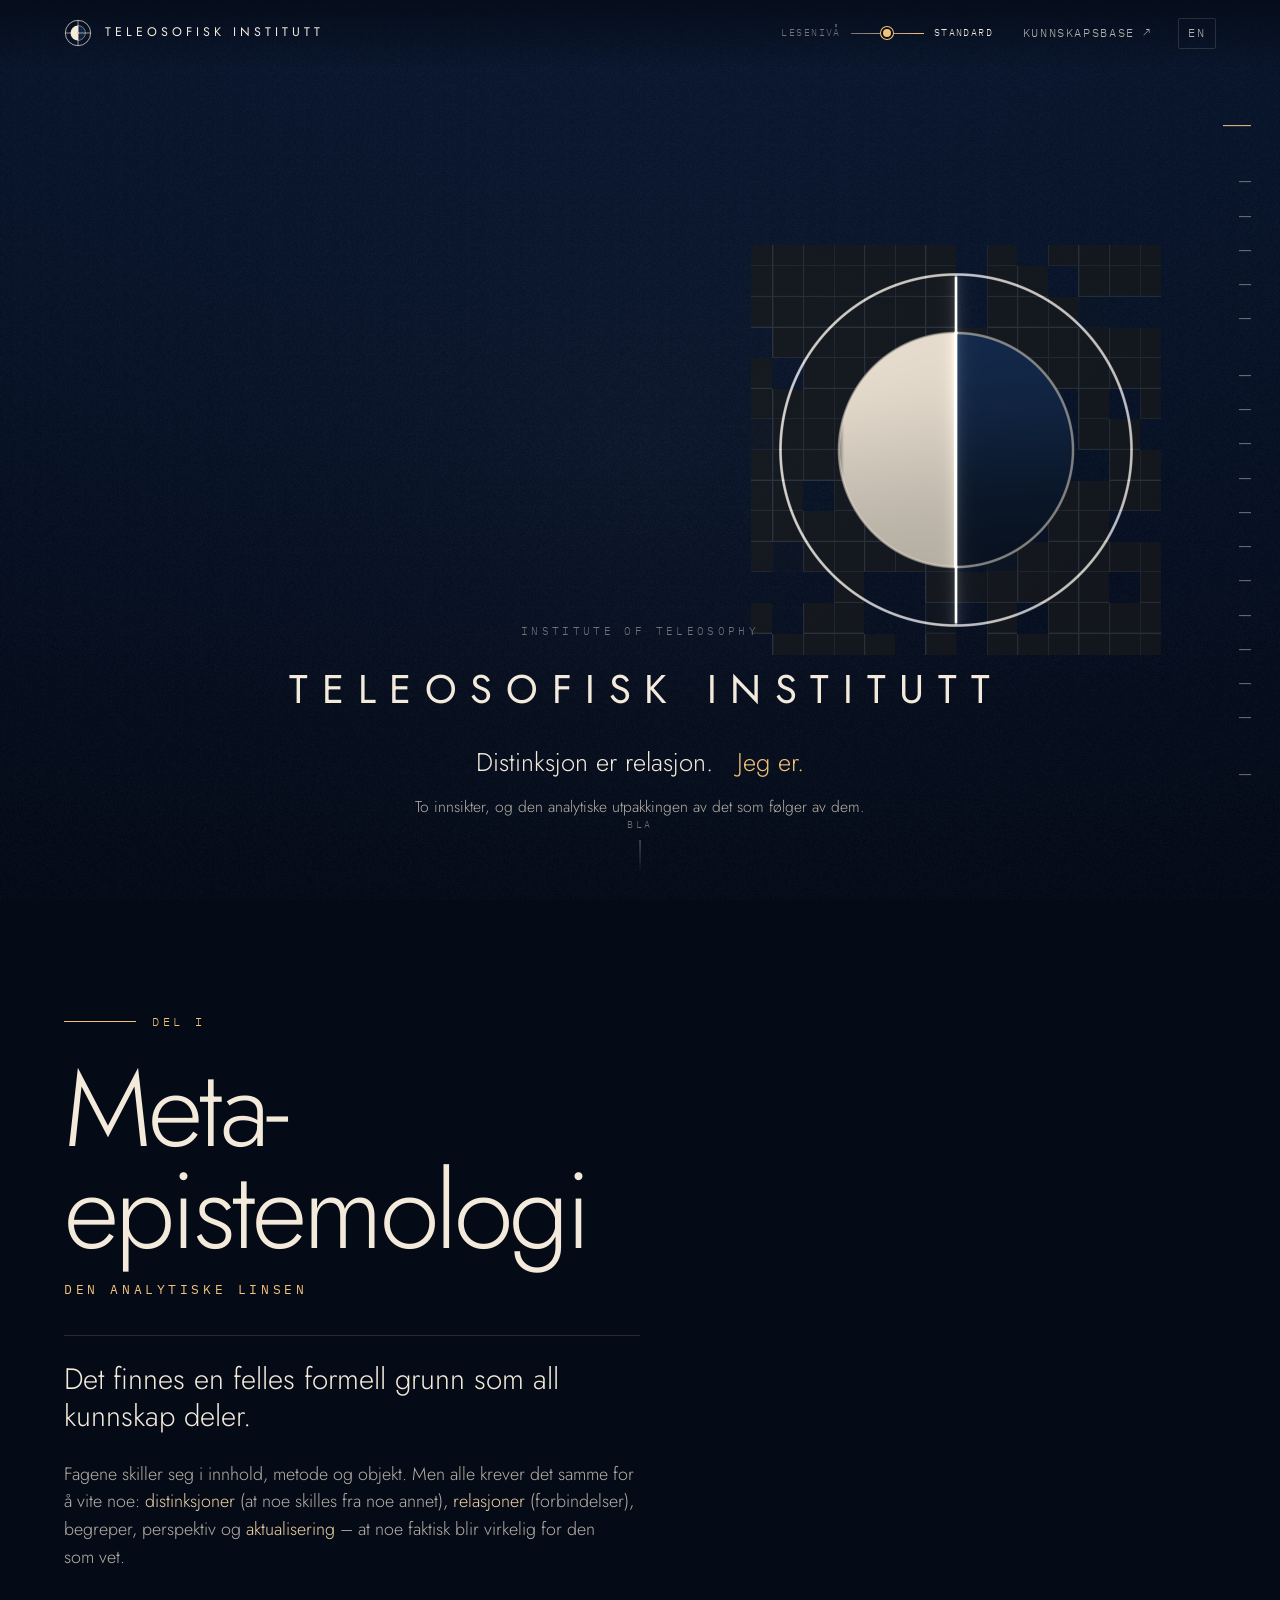
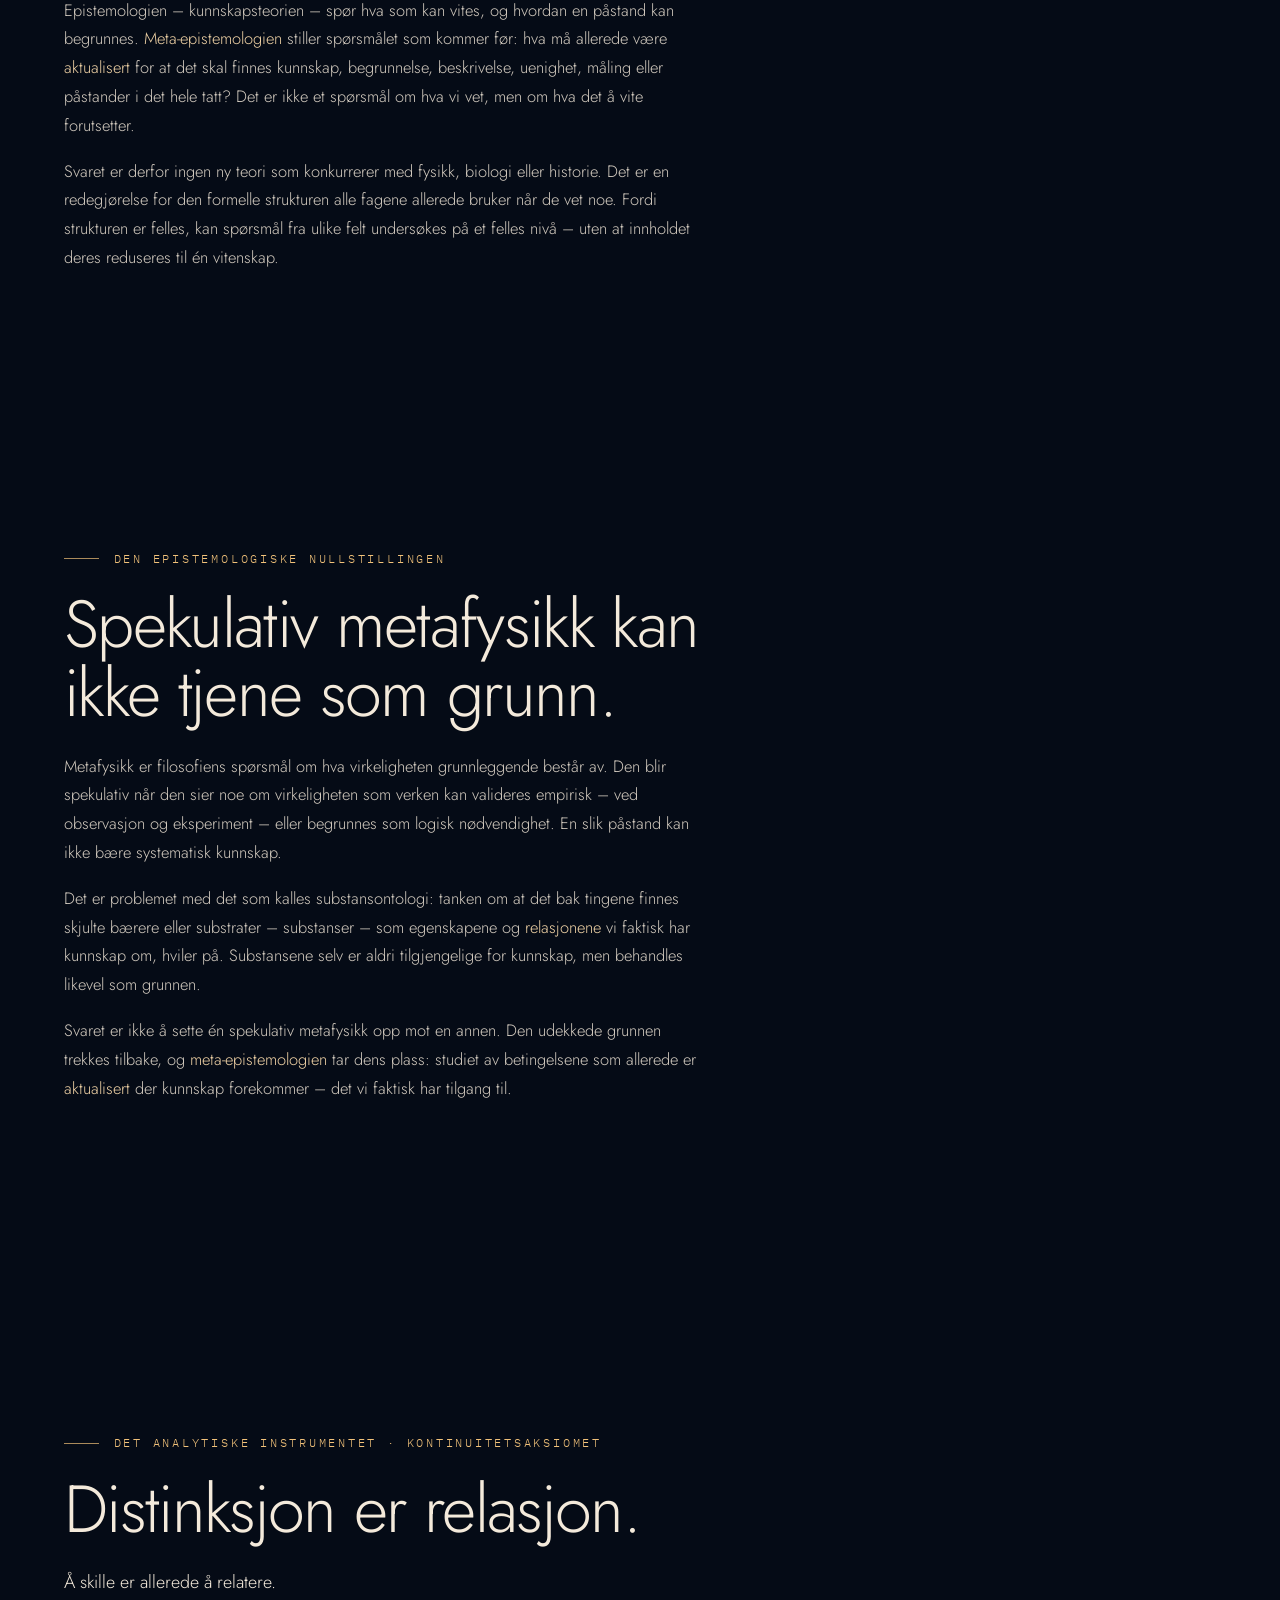
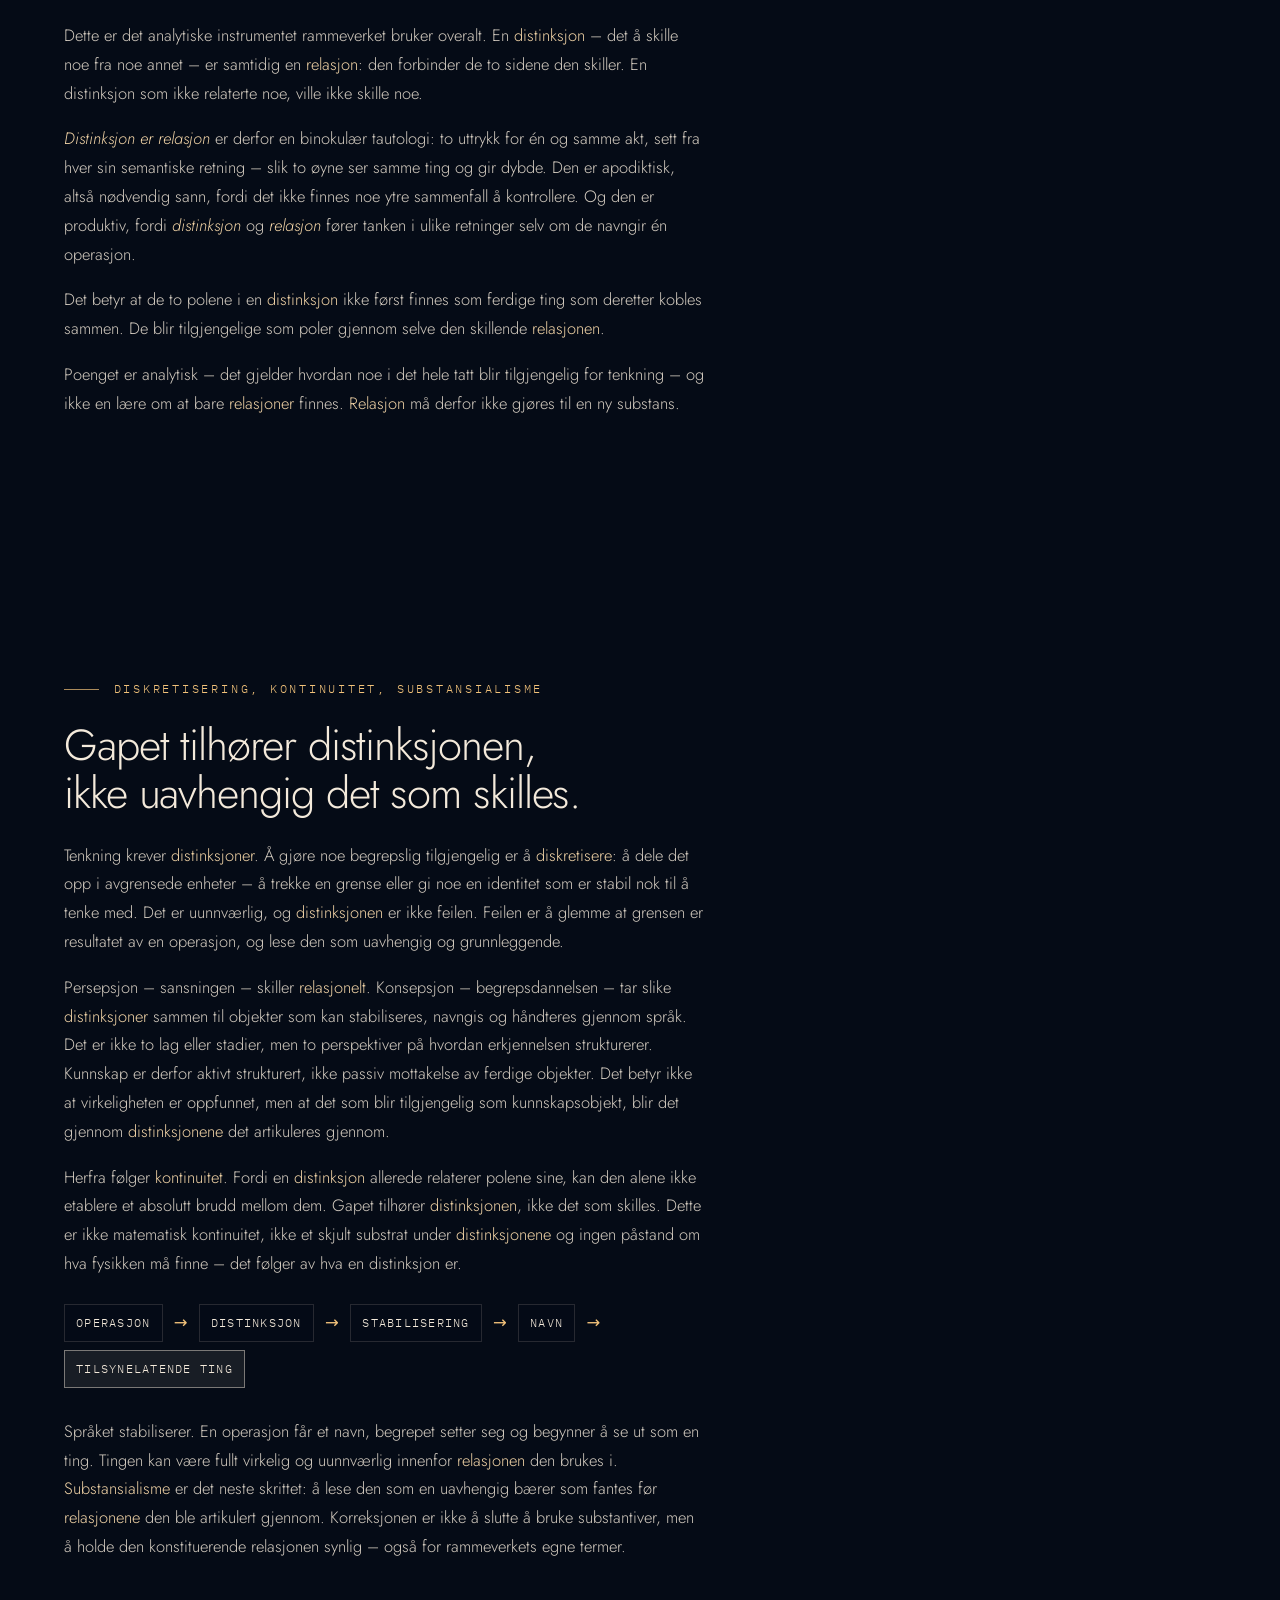
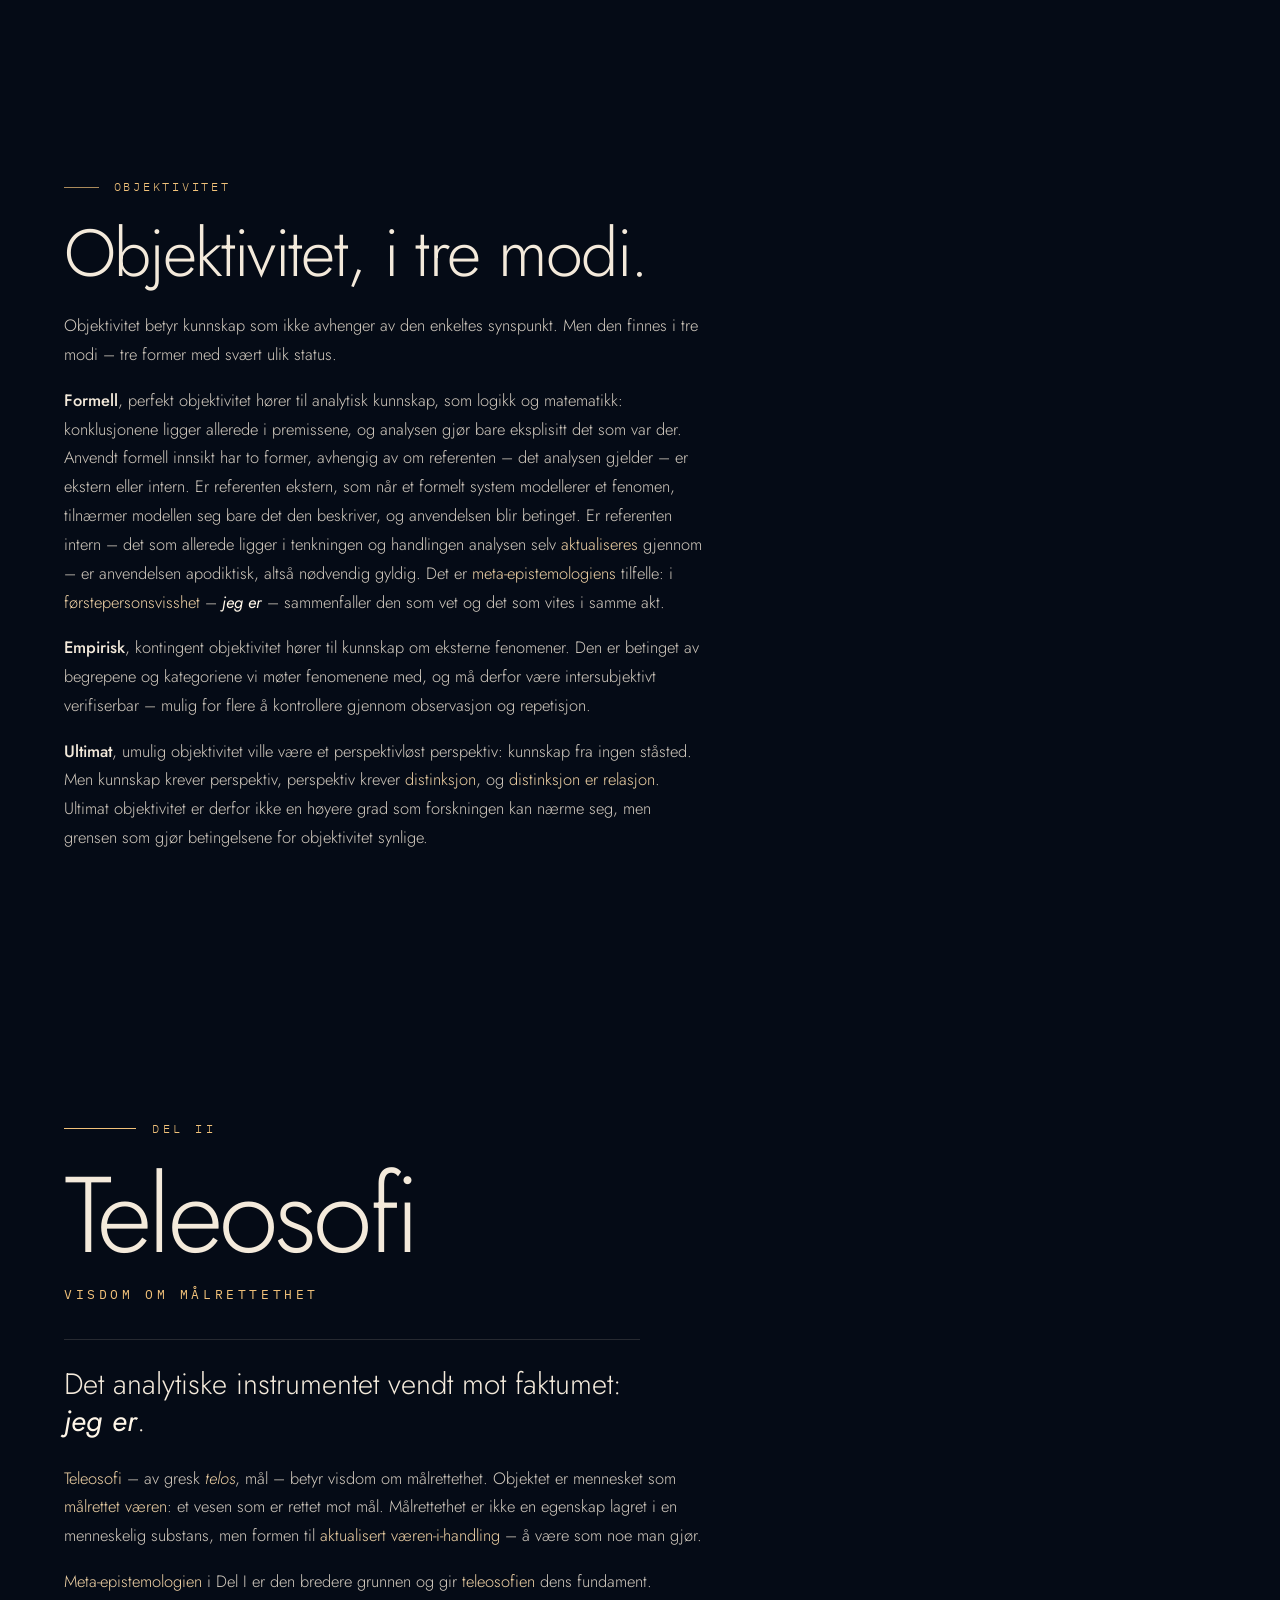
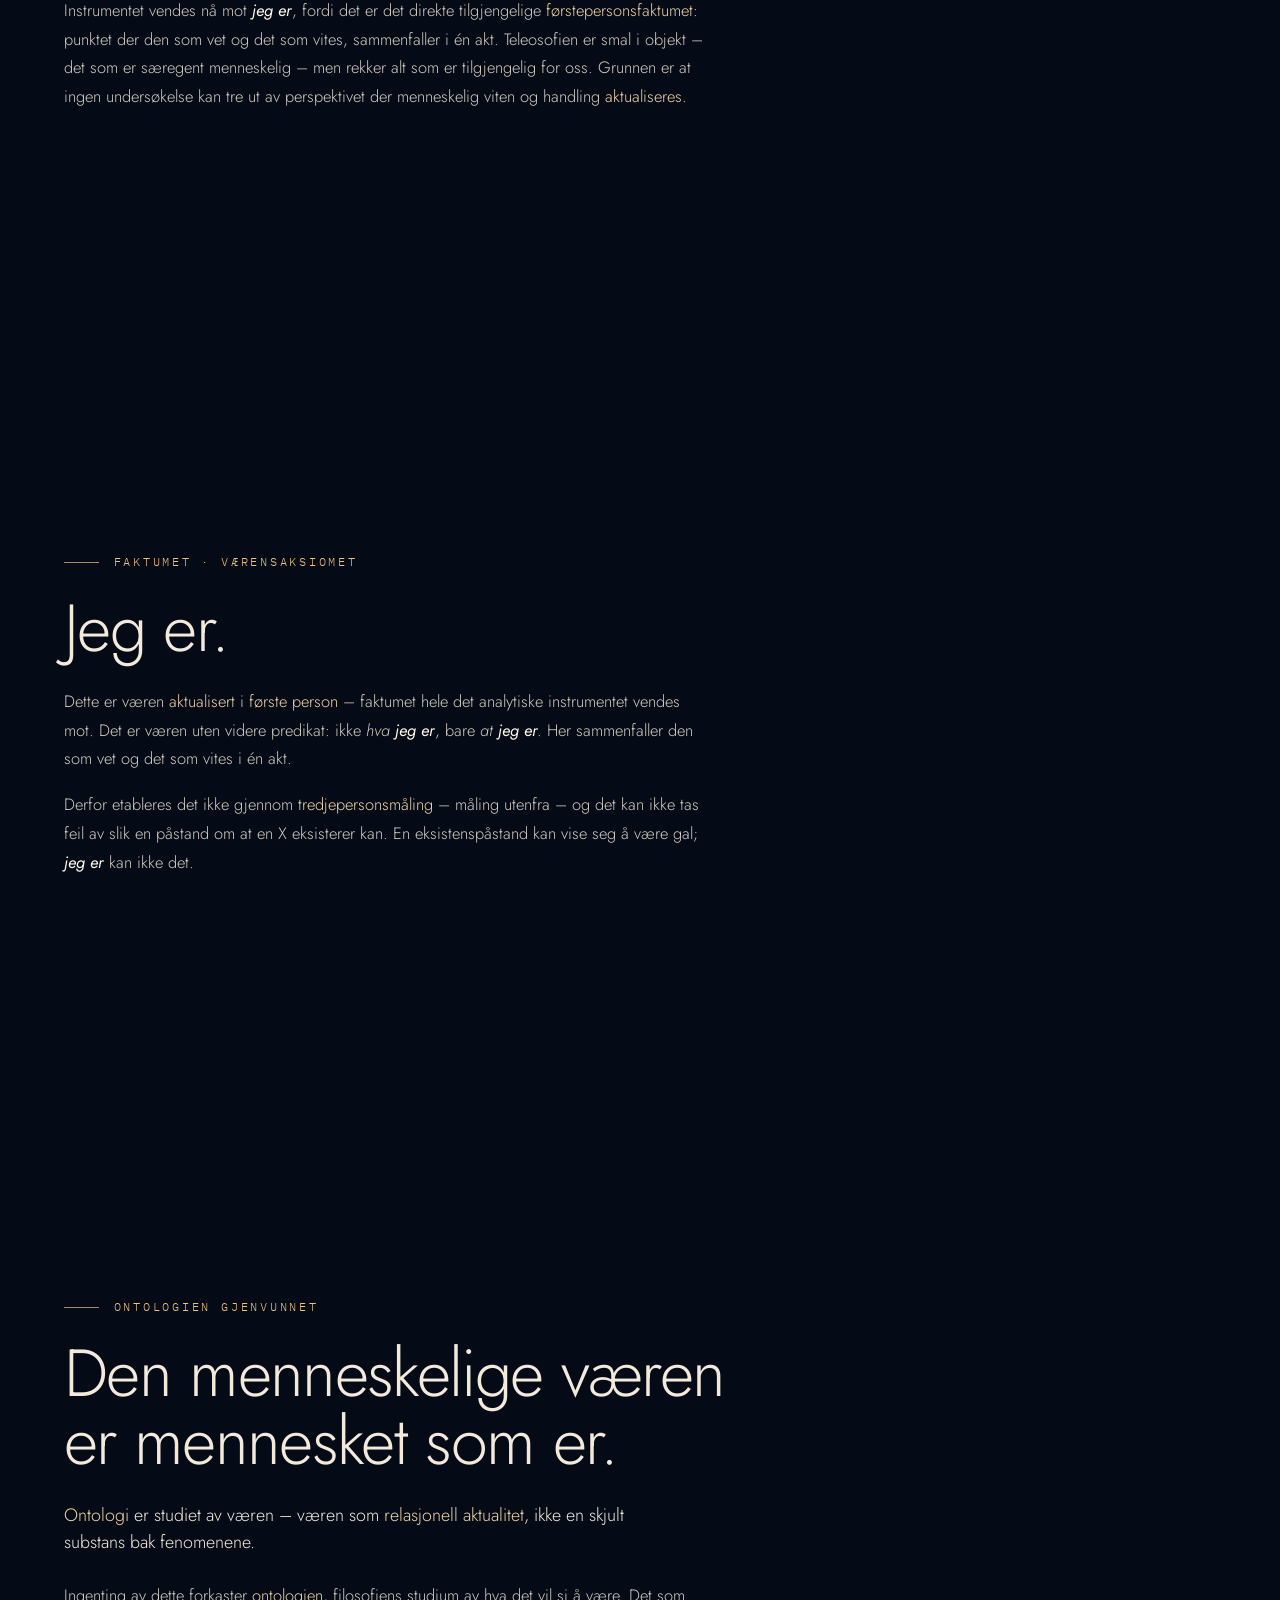
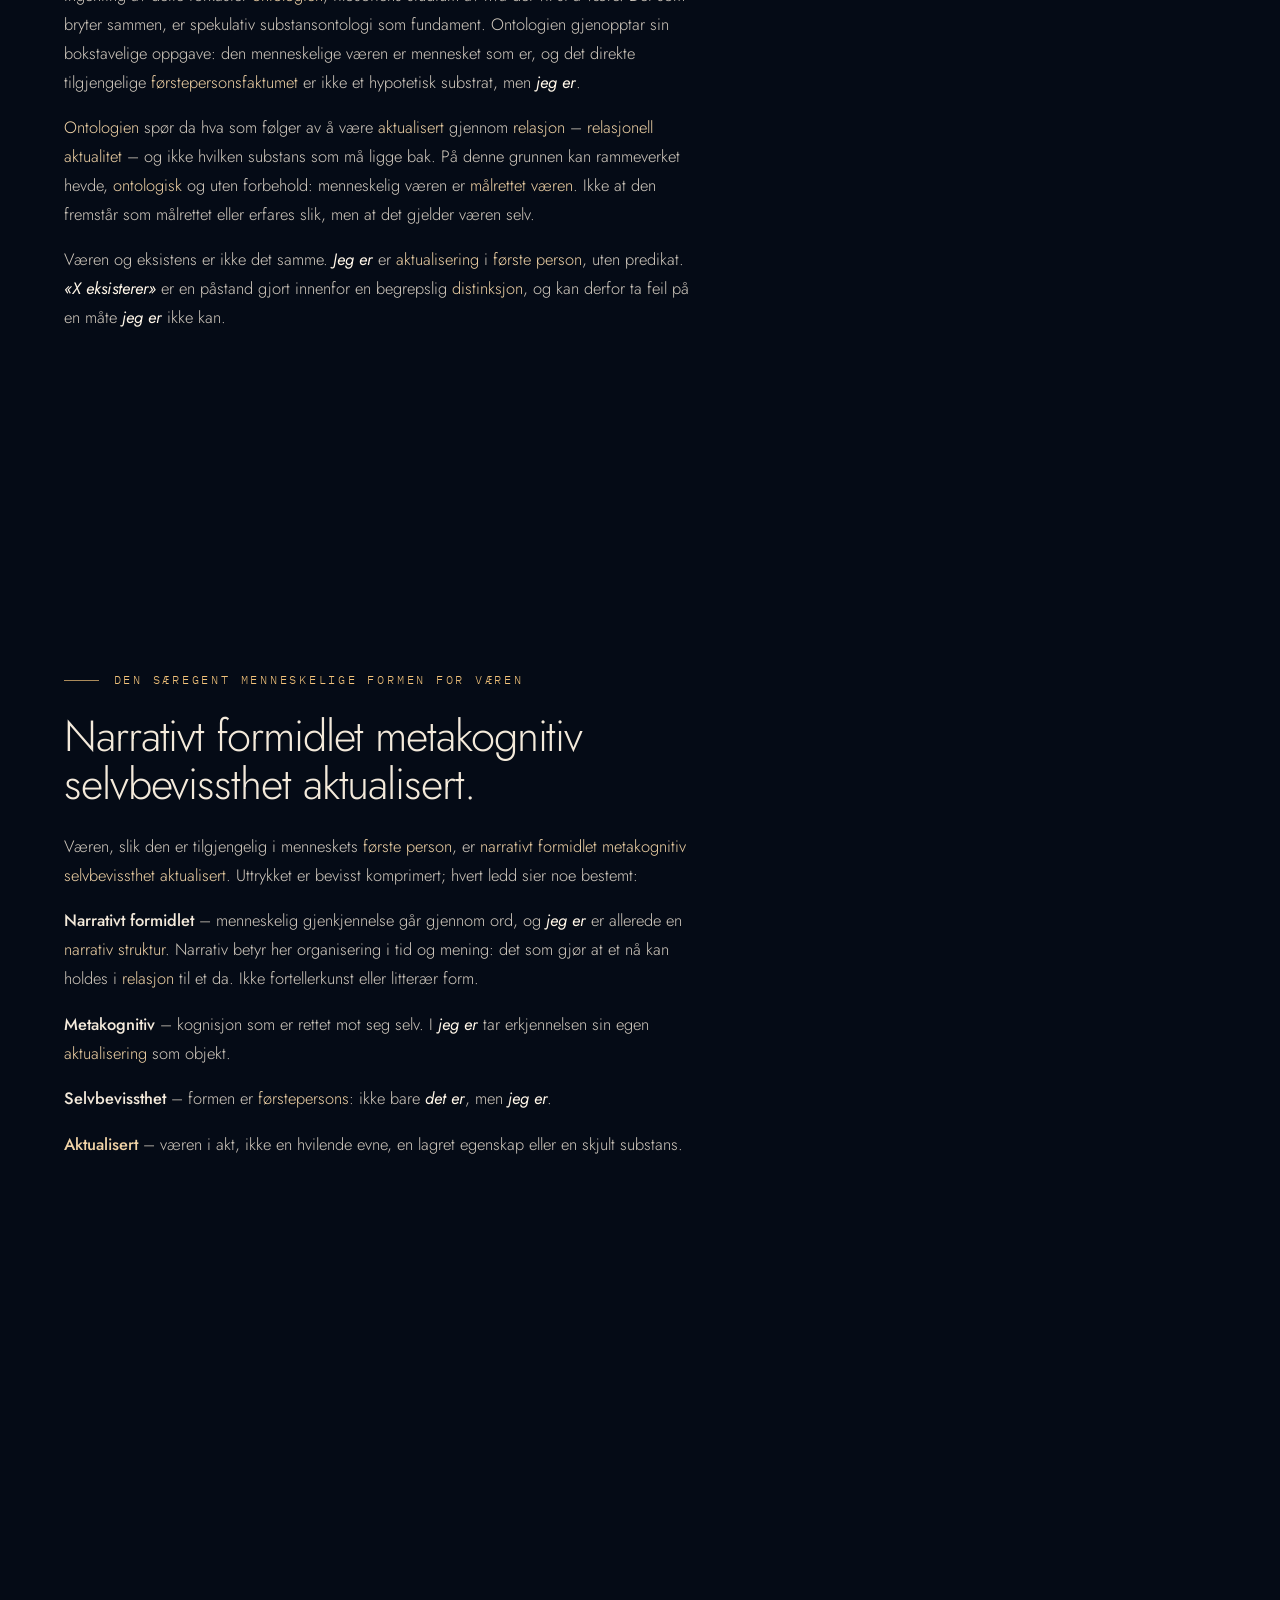
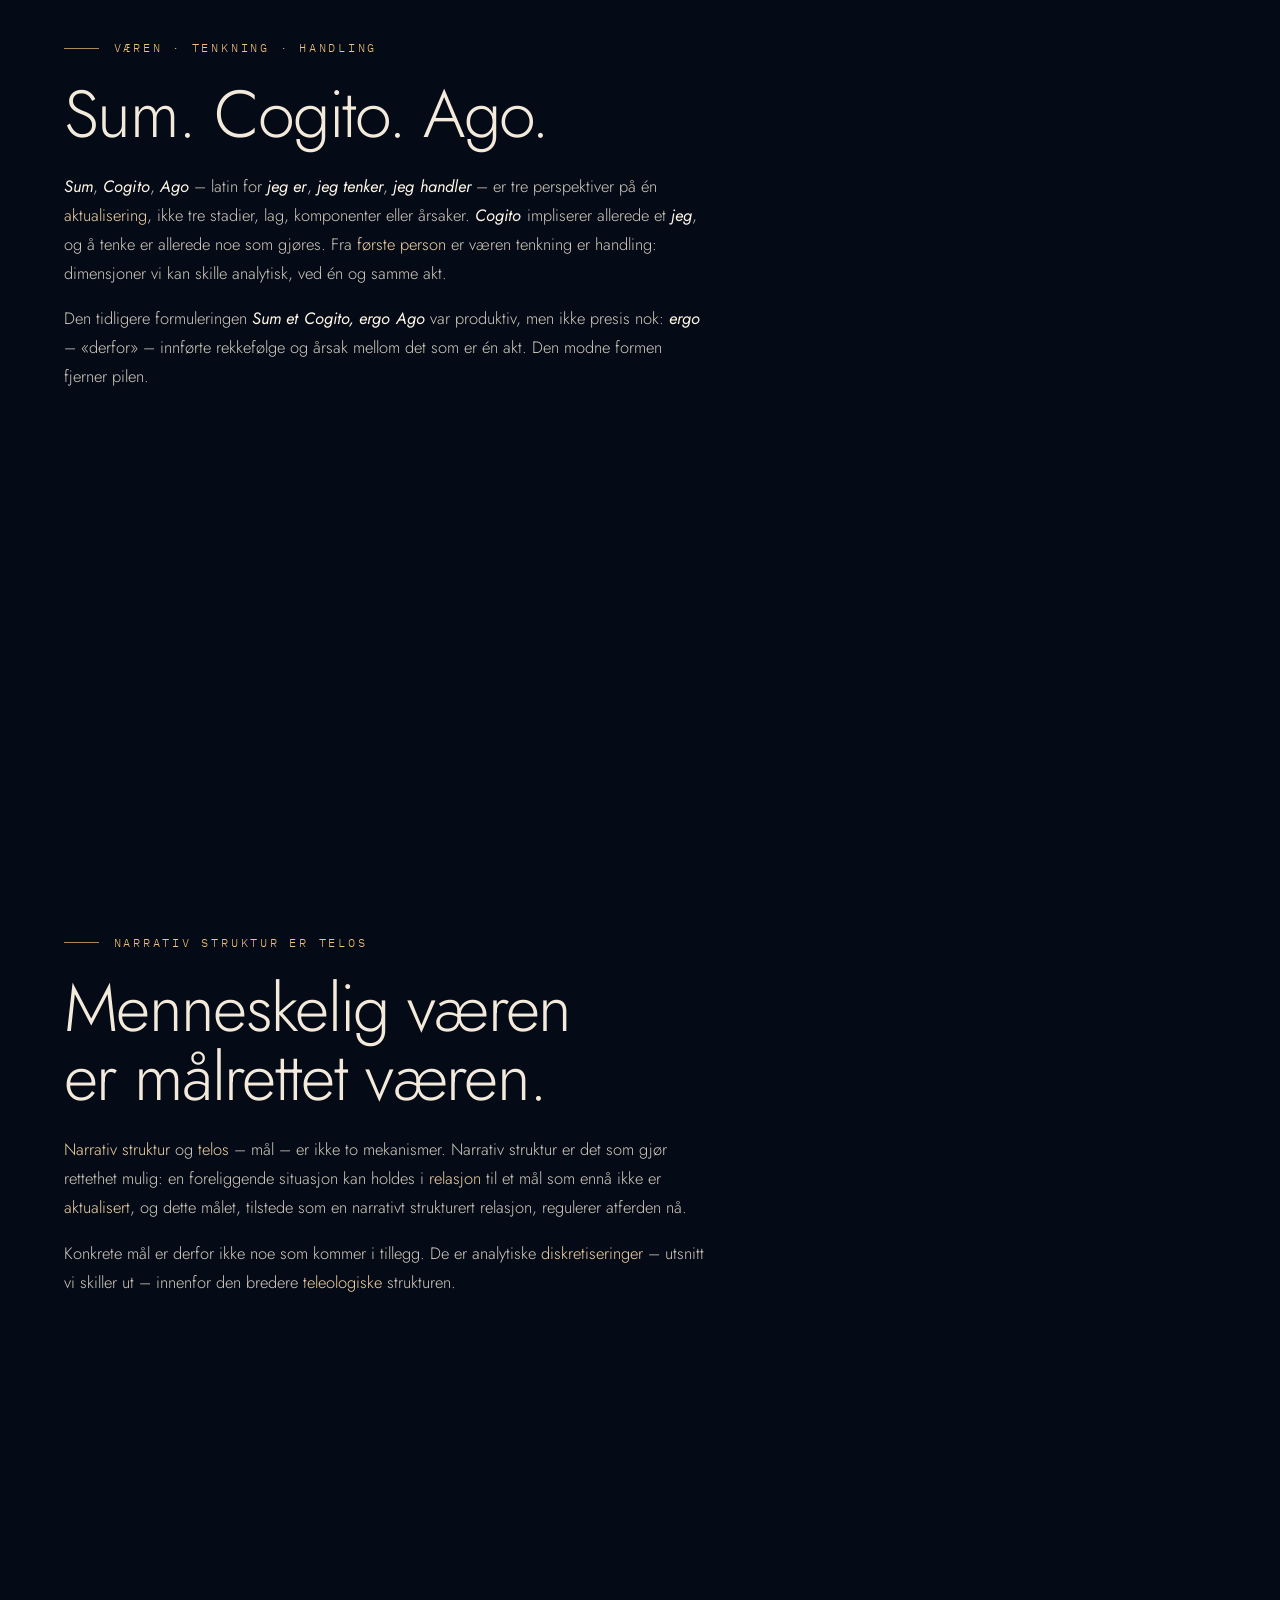
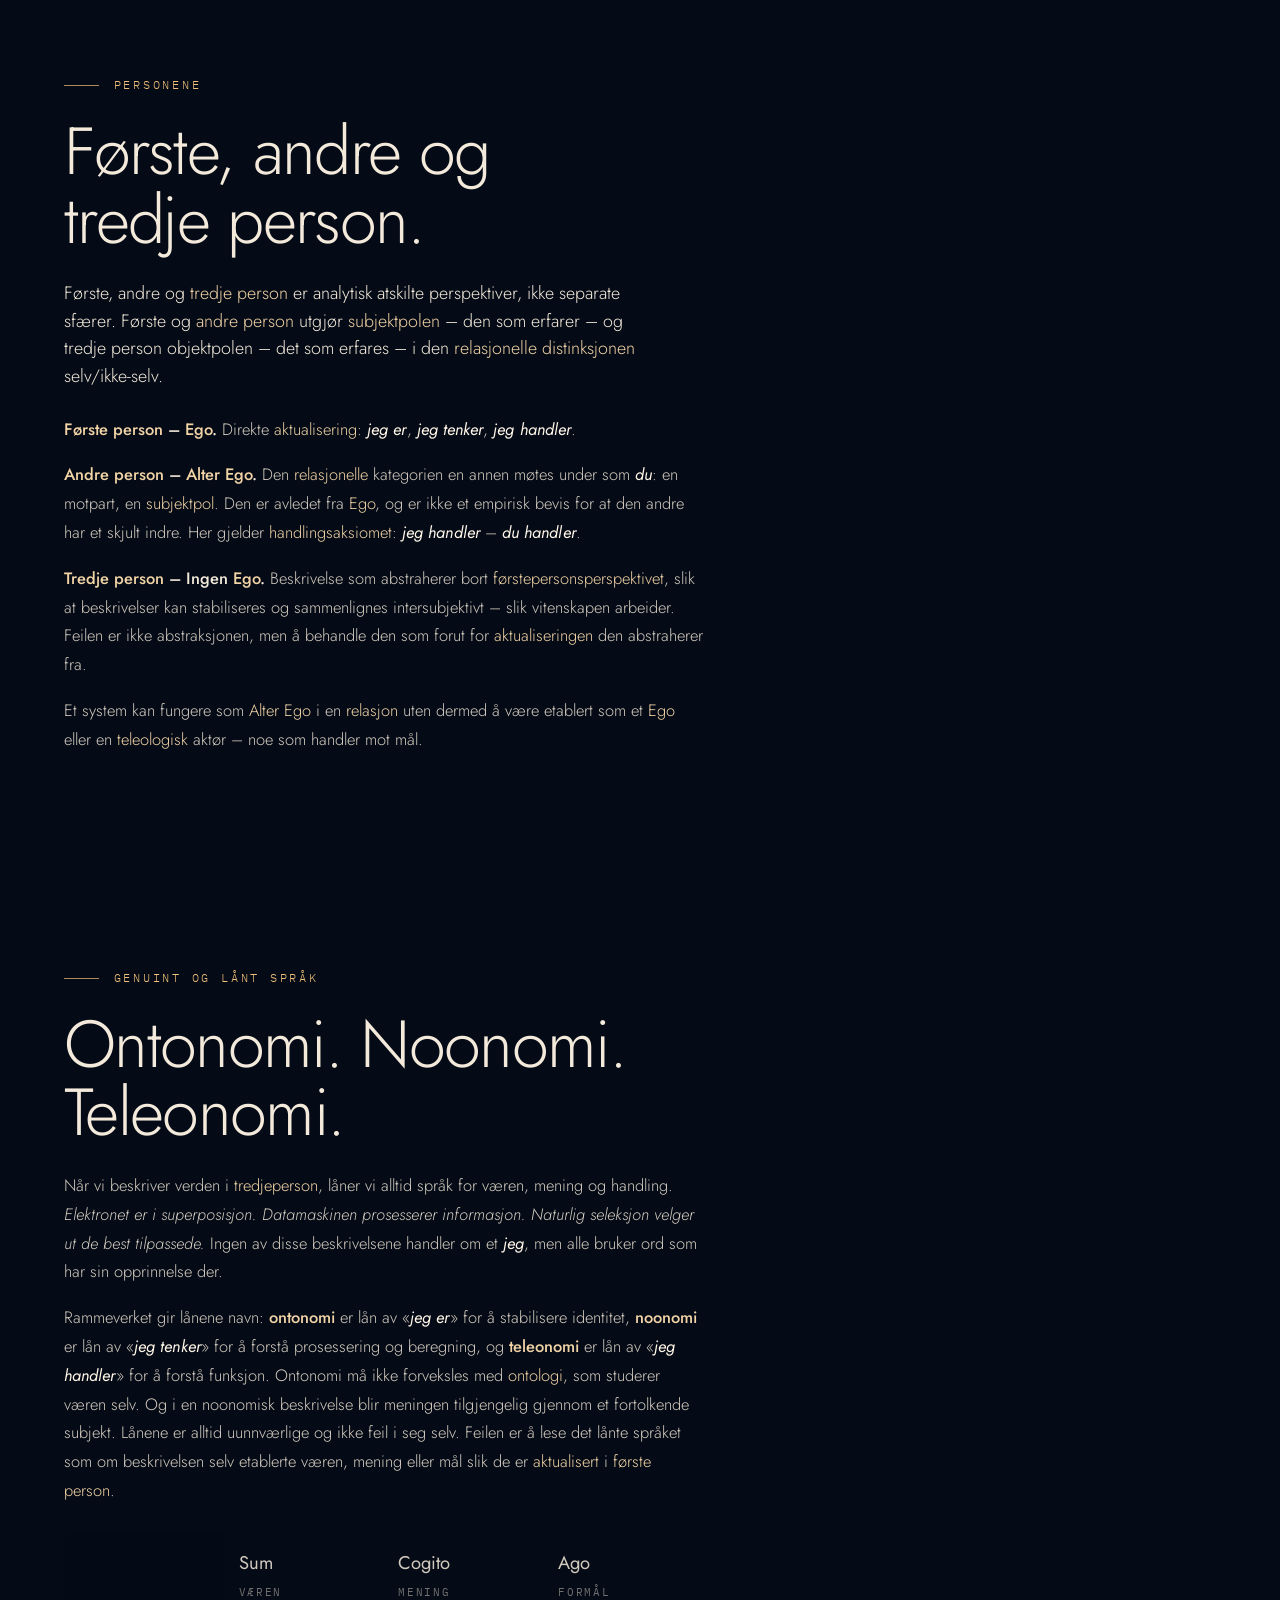
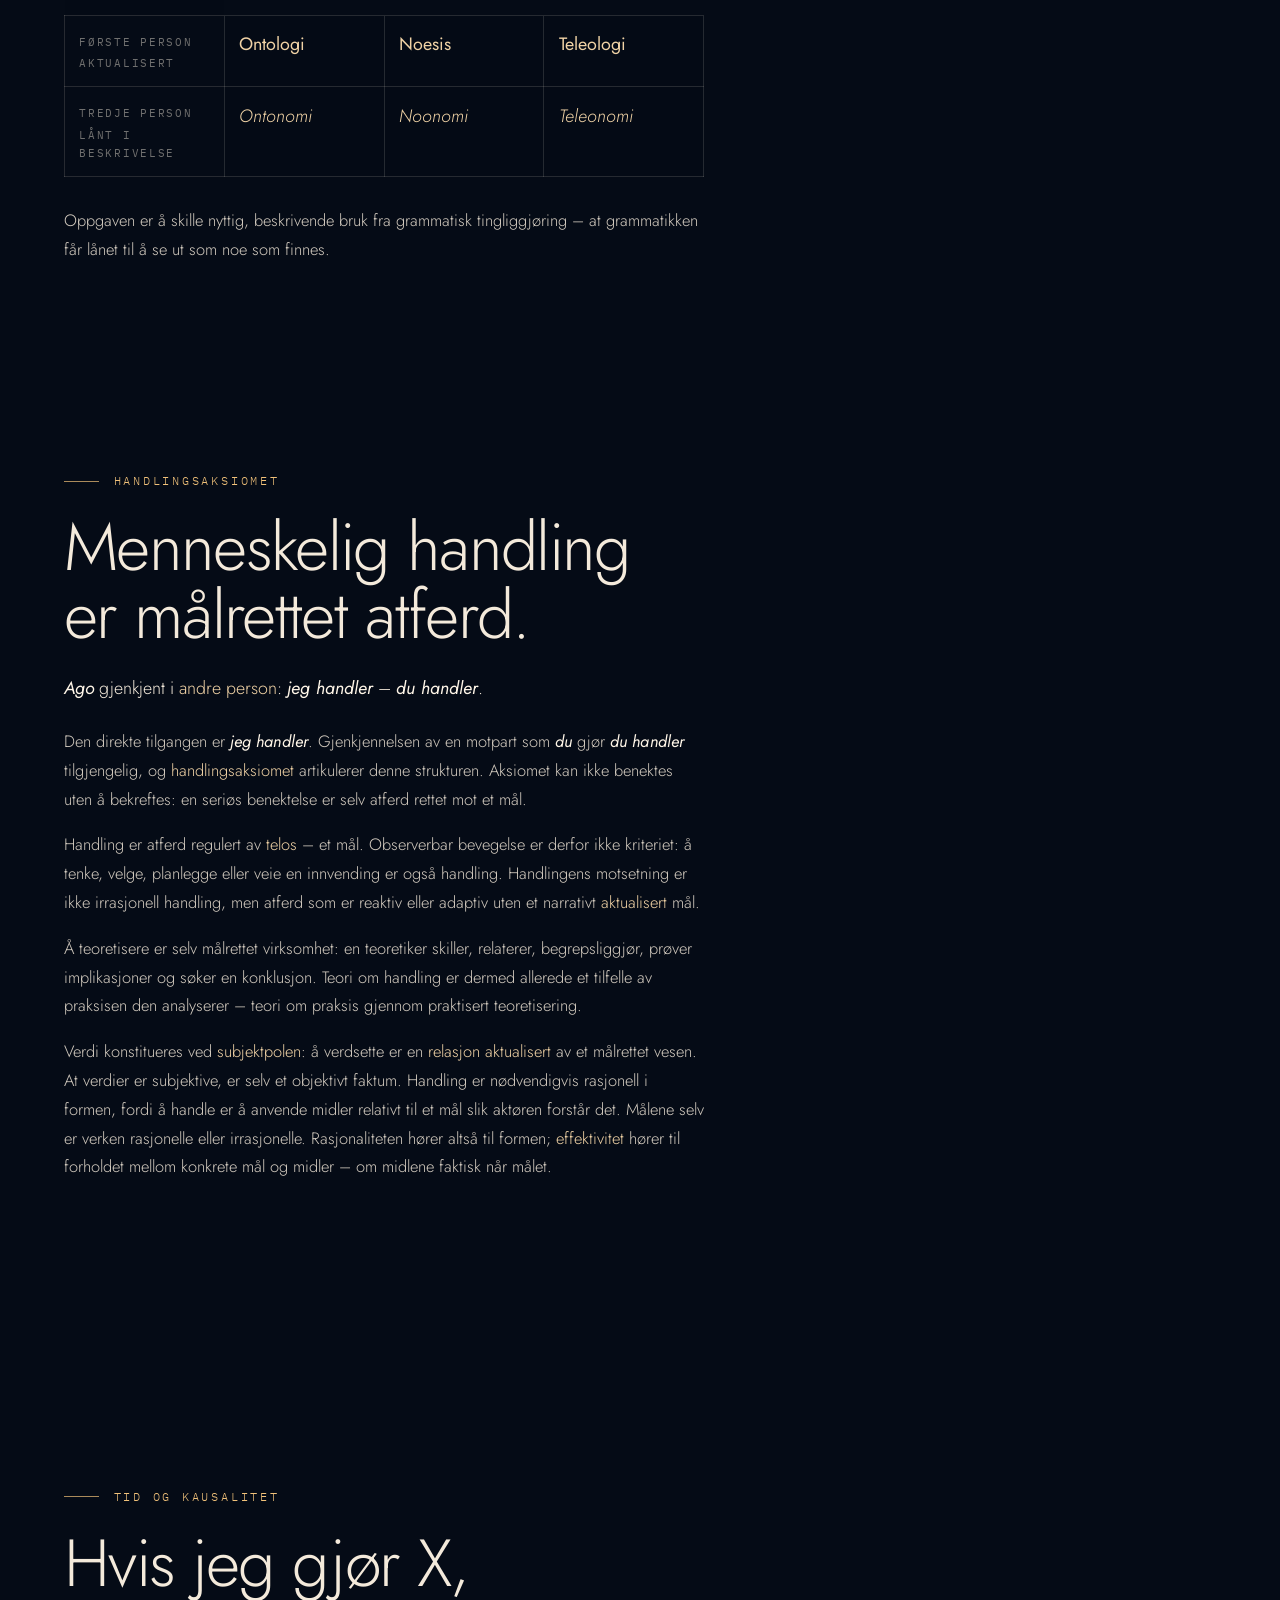
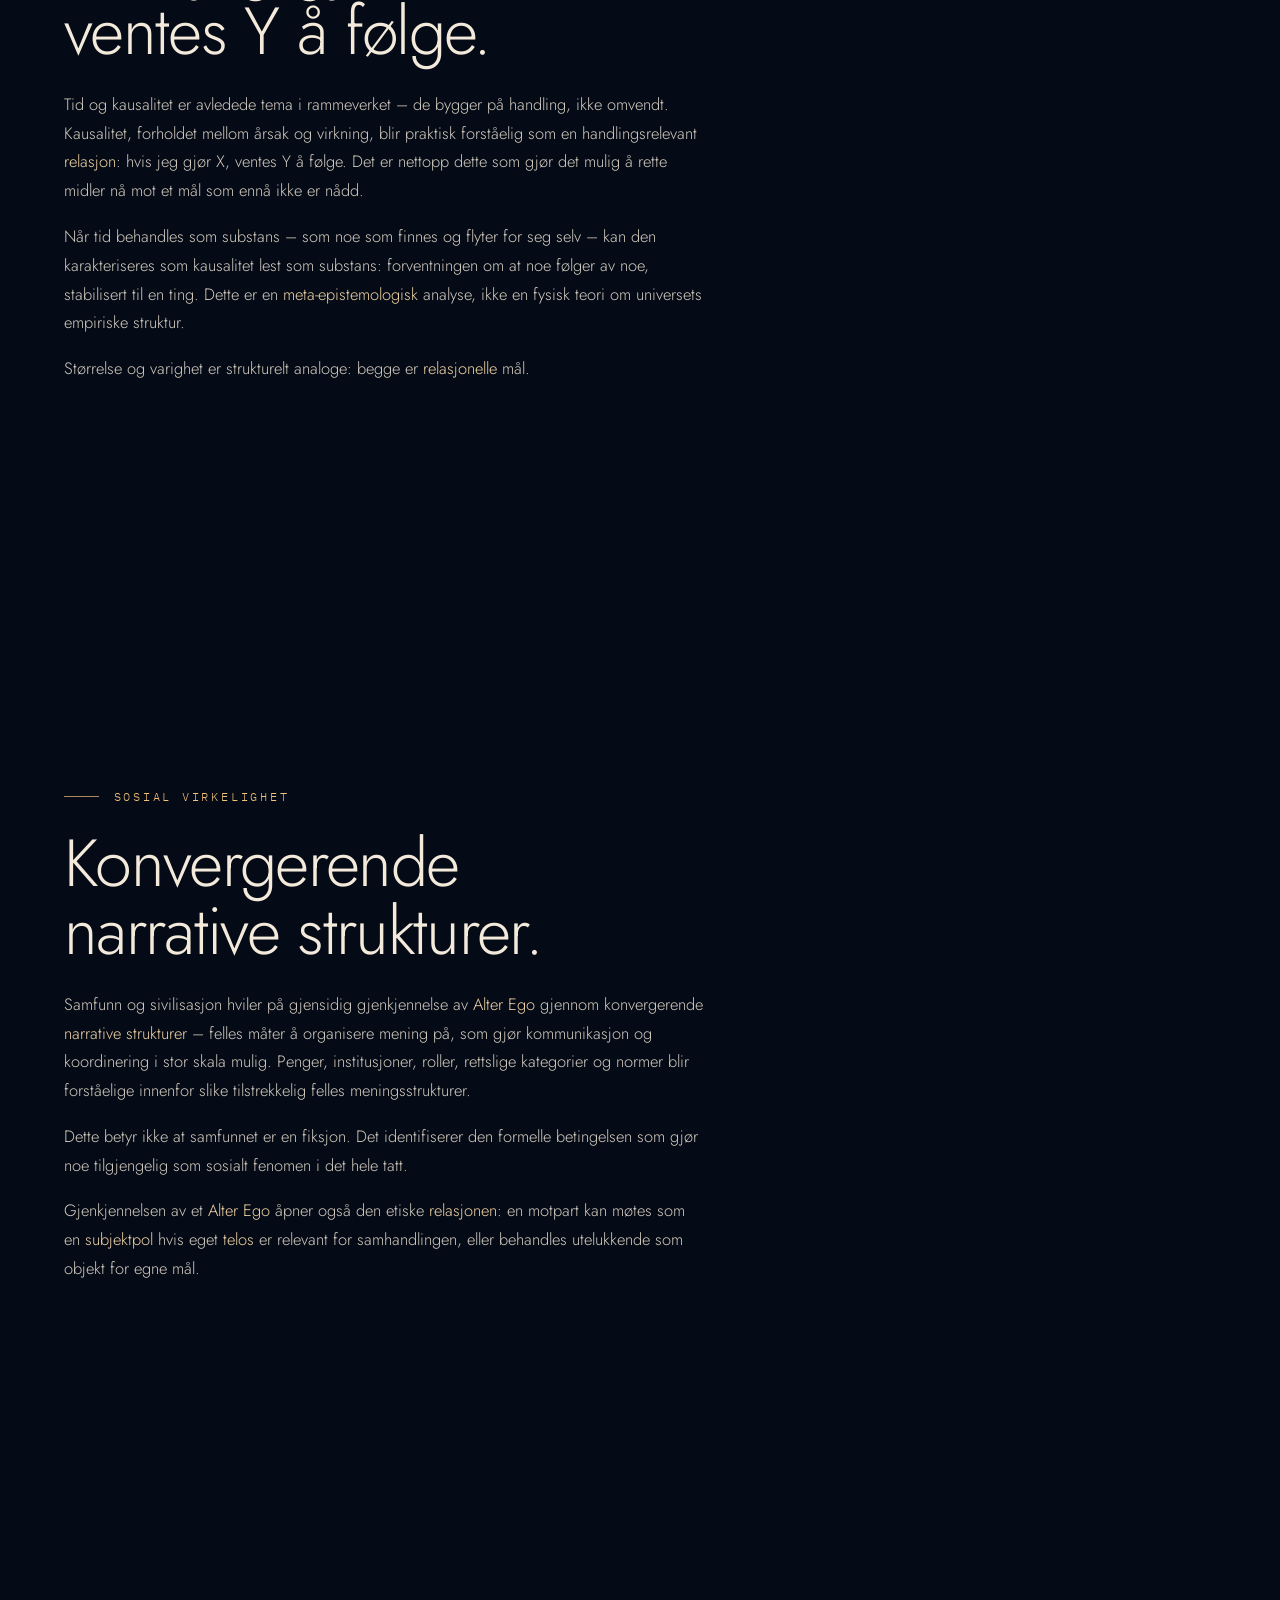
==== commit 357ebda7: "Shorter reading-level slider on phones and upright tablets Co-Authored-By: Claude Opus 5.5 <noreply@" ====
--- a/public/no.html
+++ b/public/no.html
@@ -35,7 +35,7 @@
 <link href="https://fonts.googleapis.com" rel="preconnect"/>
 <link crossorigin="" href="https://fonts.gstatic.com" rel="preconnect"/>
 <link href="https://fonts.googleapis.com/css2?family=IBM+Plex+Mono:wght@400&amp;family=Jost:ital,wght@0,300;0,400;0,500;1,300;1,400&amp;display=swap" rel="stylesheet"/>
-<link href="styles.css?v=e302a9c914" rel="stylesheet"/>
+<link href="styles.css?v=8e6d70d785" rel="stylesheet"/>
 <script>document.documentElement.className += " js"; try { var lv = localStorage.getItem("level"); if (lv === "1" || lv === "2" || lv === "3") document.documentElement.setAttribute("data-level", lv); } catch (e) {} setTimeout(function () { if (!window.fieldReady) document.documentElement.className = document.documentElement.className.replace(" js", ""); }, 4000);</script>
 <script data-domains="instituteofteleosophy.org,teleosofiskinstitutt.no" data-website-id="b97d4ee5-205d-4a35-af86-c001f4d36a56" defer="" src="https://cloud.umami.is/script.js"></script>
 </head>
--- a/public/styles.css
+++ b/public/styles.css
@@ -286,7 +286,8 @@
 
 @media (max-width: 480px) { .bar-links .kb { display: none; } }
 @media (max-width: 1100px) { .level-label { display: none; } }
-@media (max-width: 380px) { .level-name { min-width: 0; } .level input { width: 3.6rem; } }
+@media (max-width: 820px), (max-aspect-ratio: 5/4) and (max-width: 1180px) { .level { gap: 0.45rem; margin-left: 0.75rem; } .level input { width: 2.8rem; } }
+@media (max-width: 380px) { .level-name { min-width: 0; } .level input { width: 2.4rem; } }
 
 /* ------------------------------------------------------------- small screens: the figure lives in a band */
 
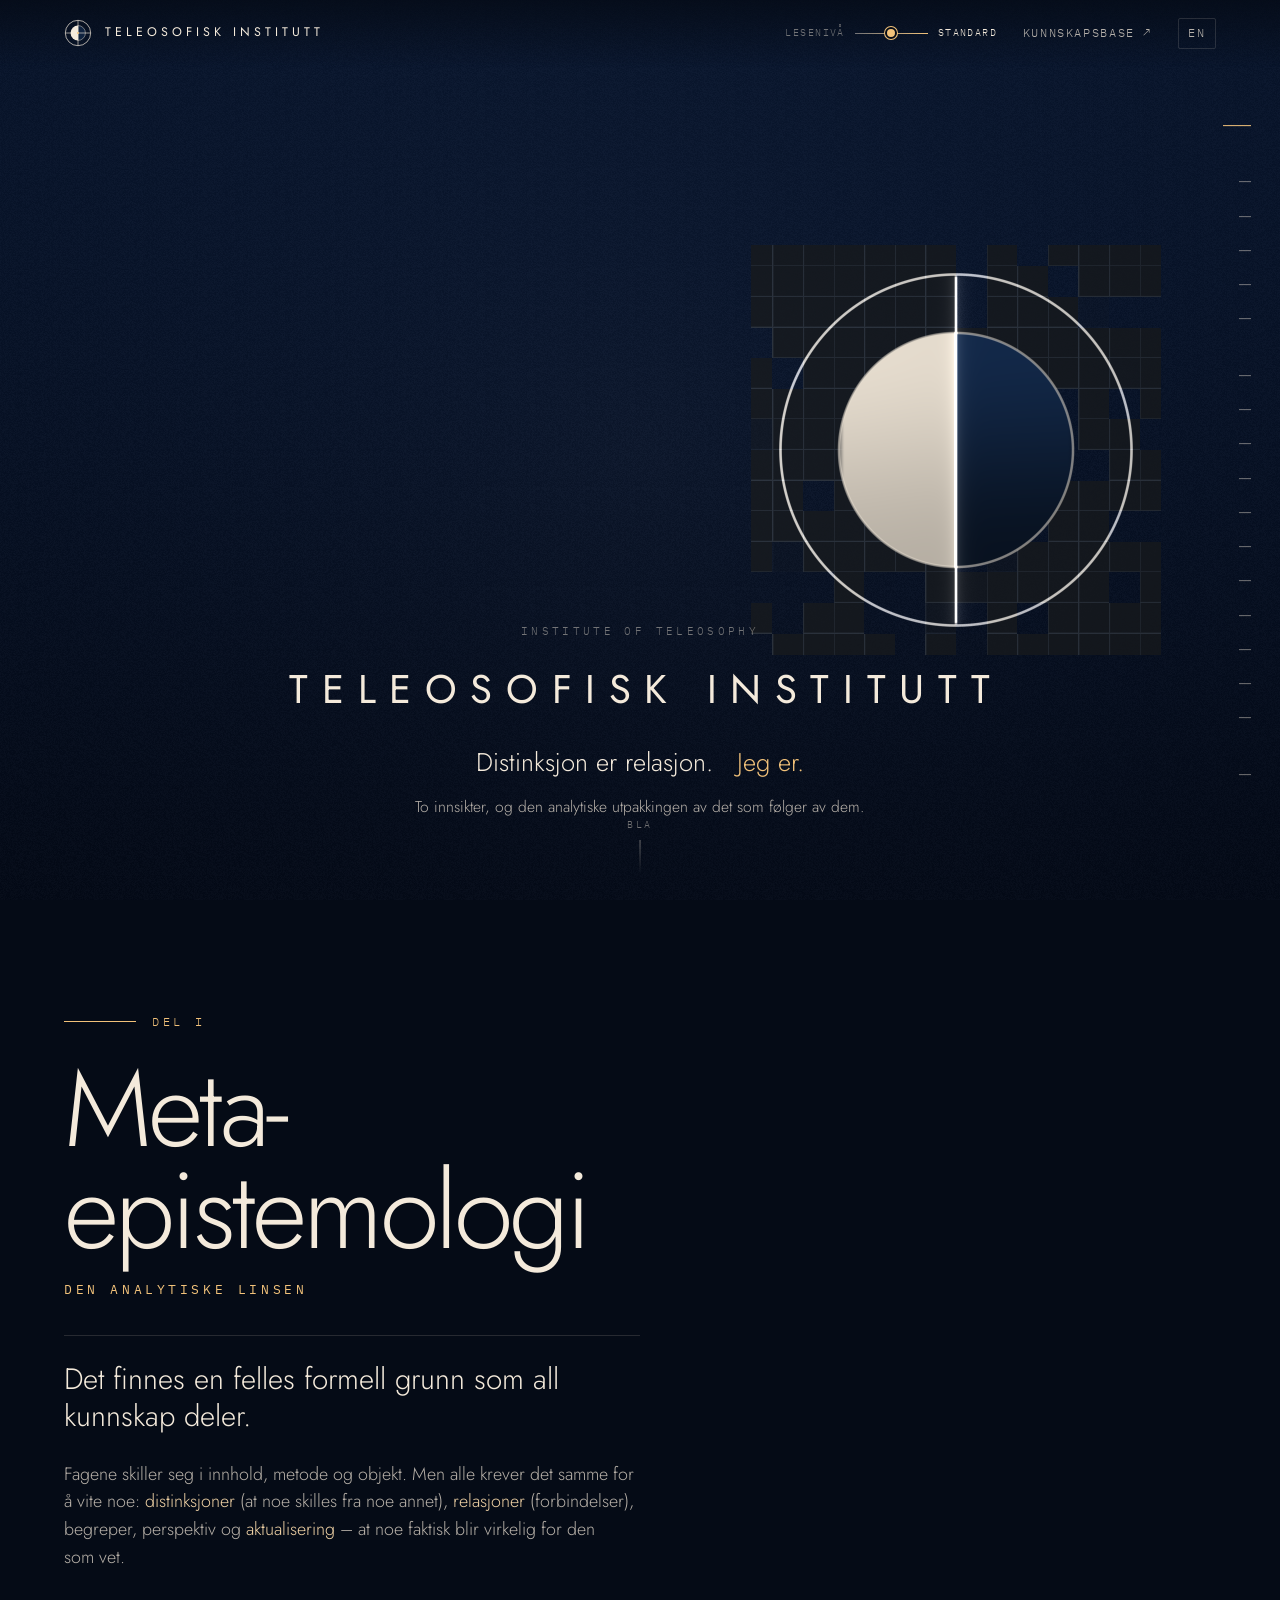
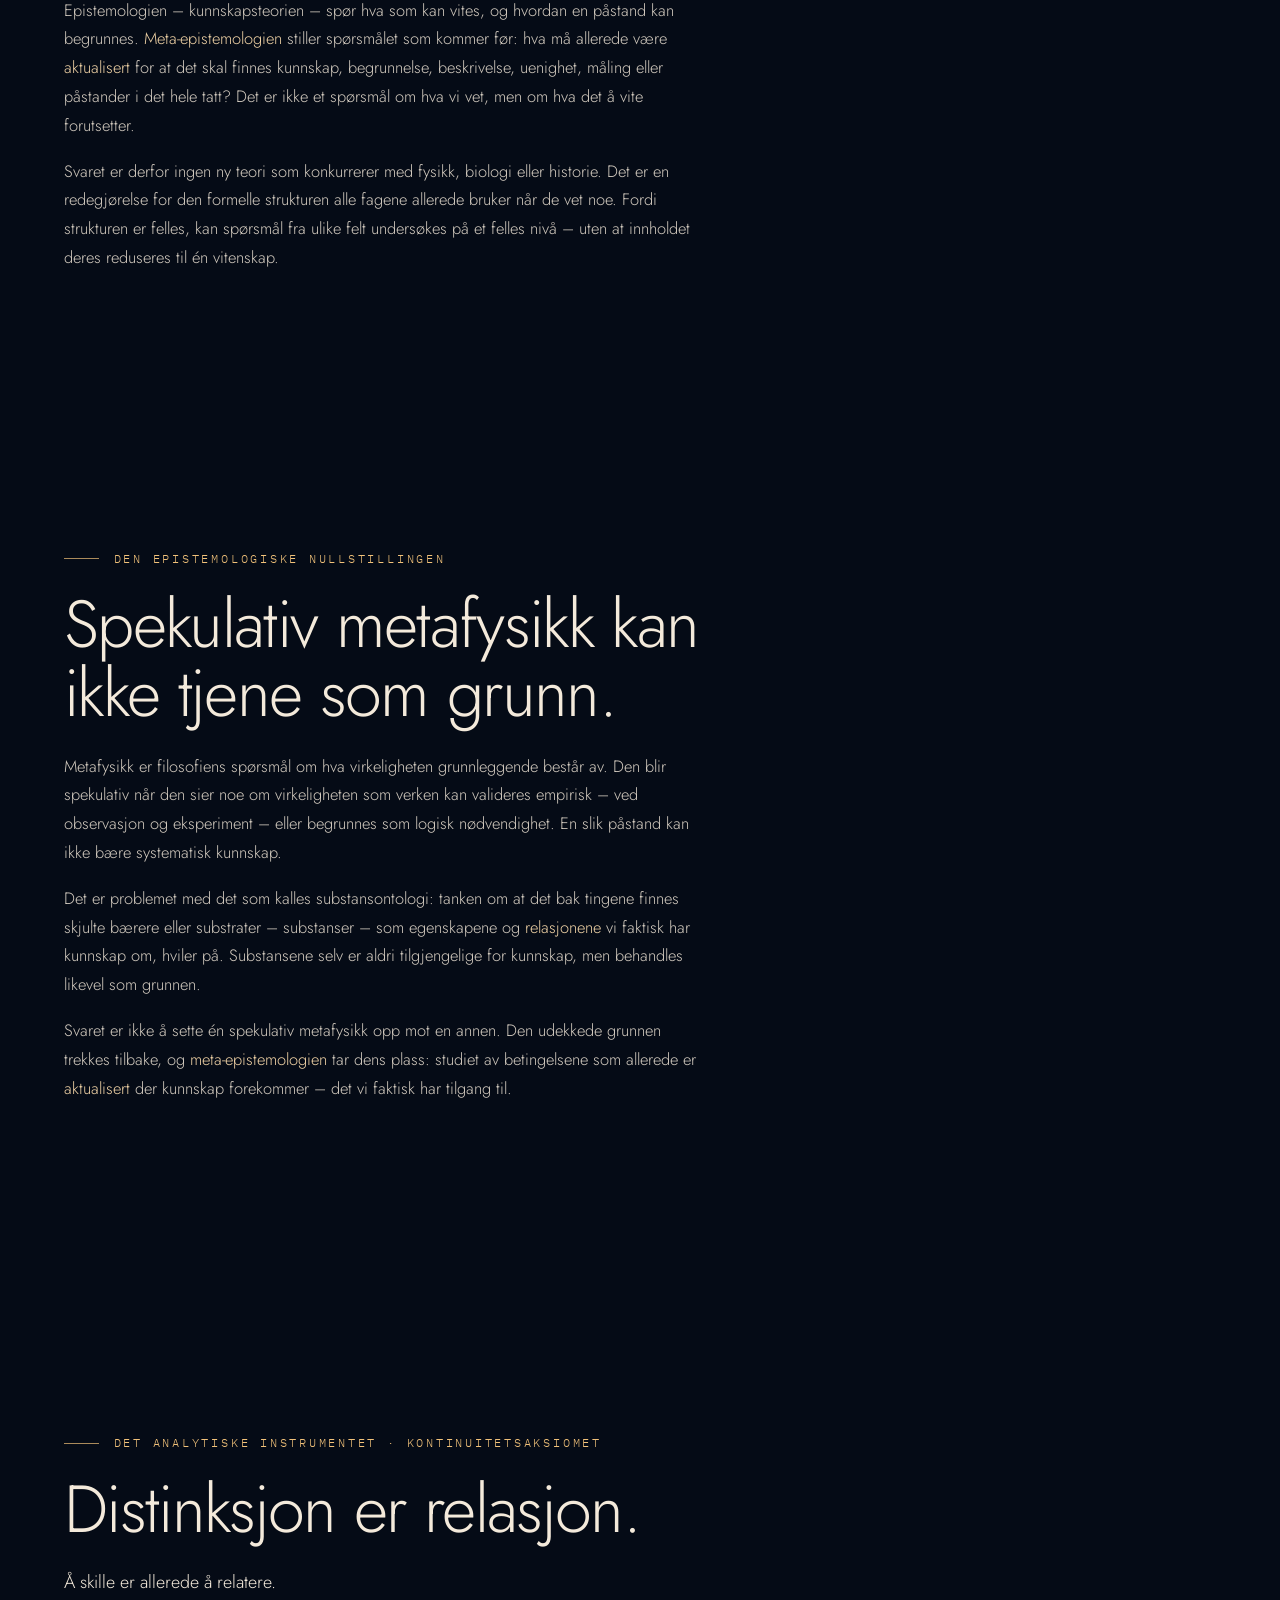
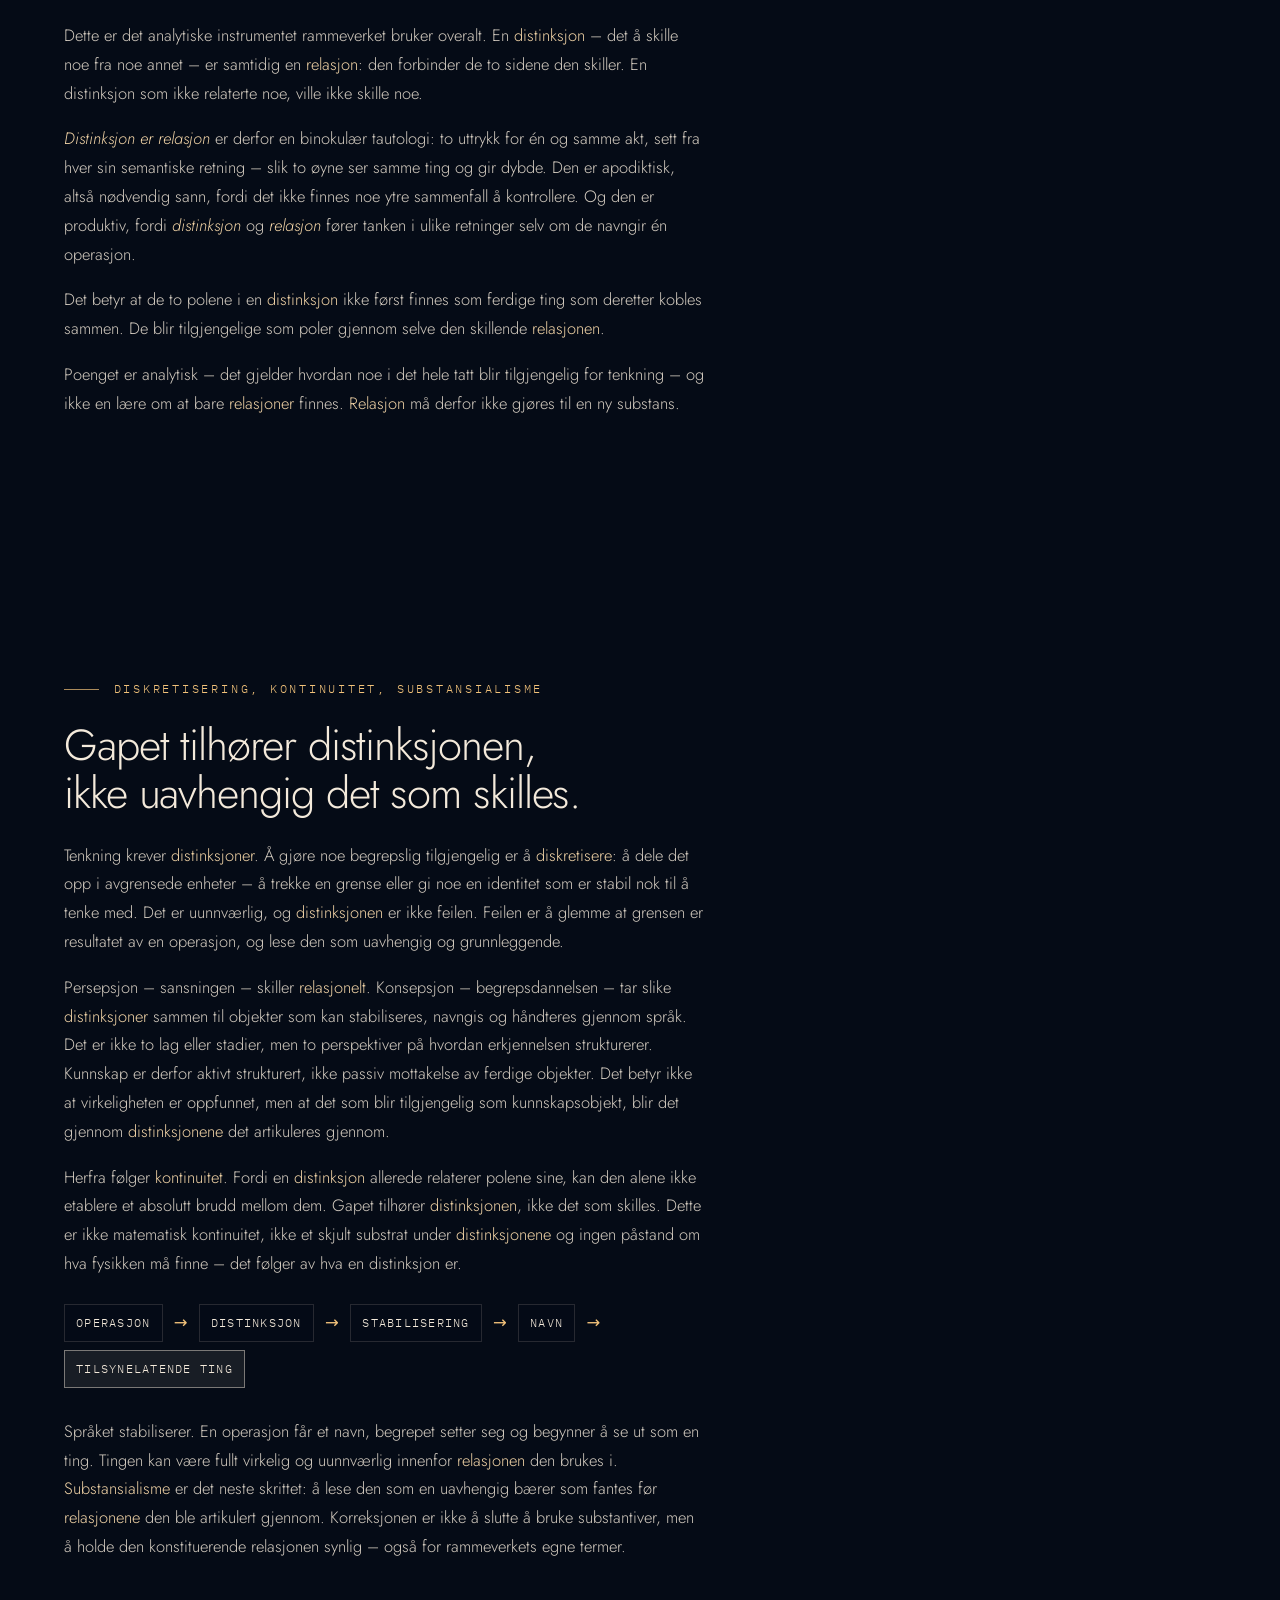
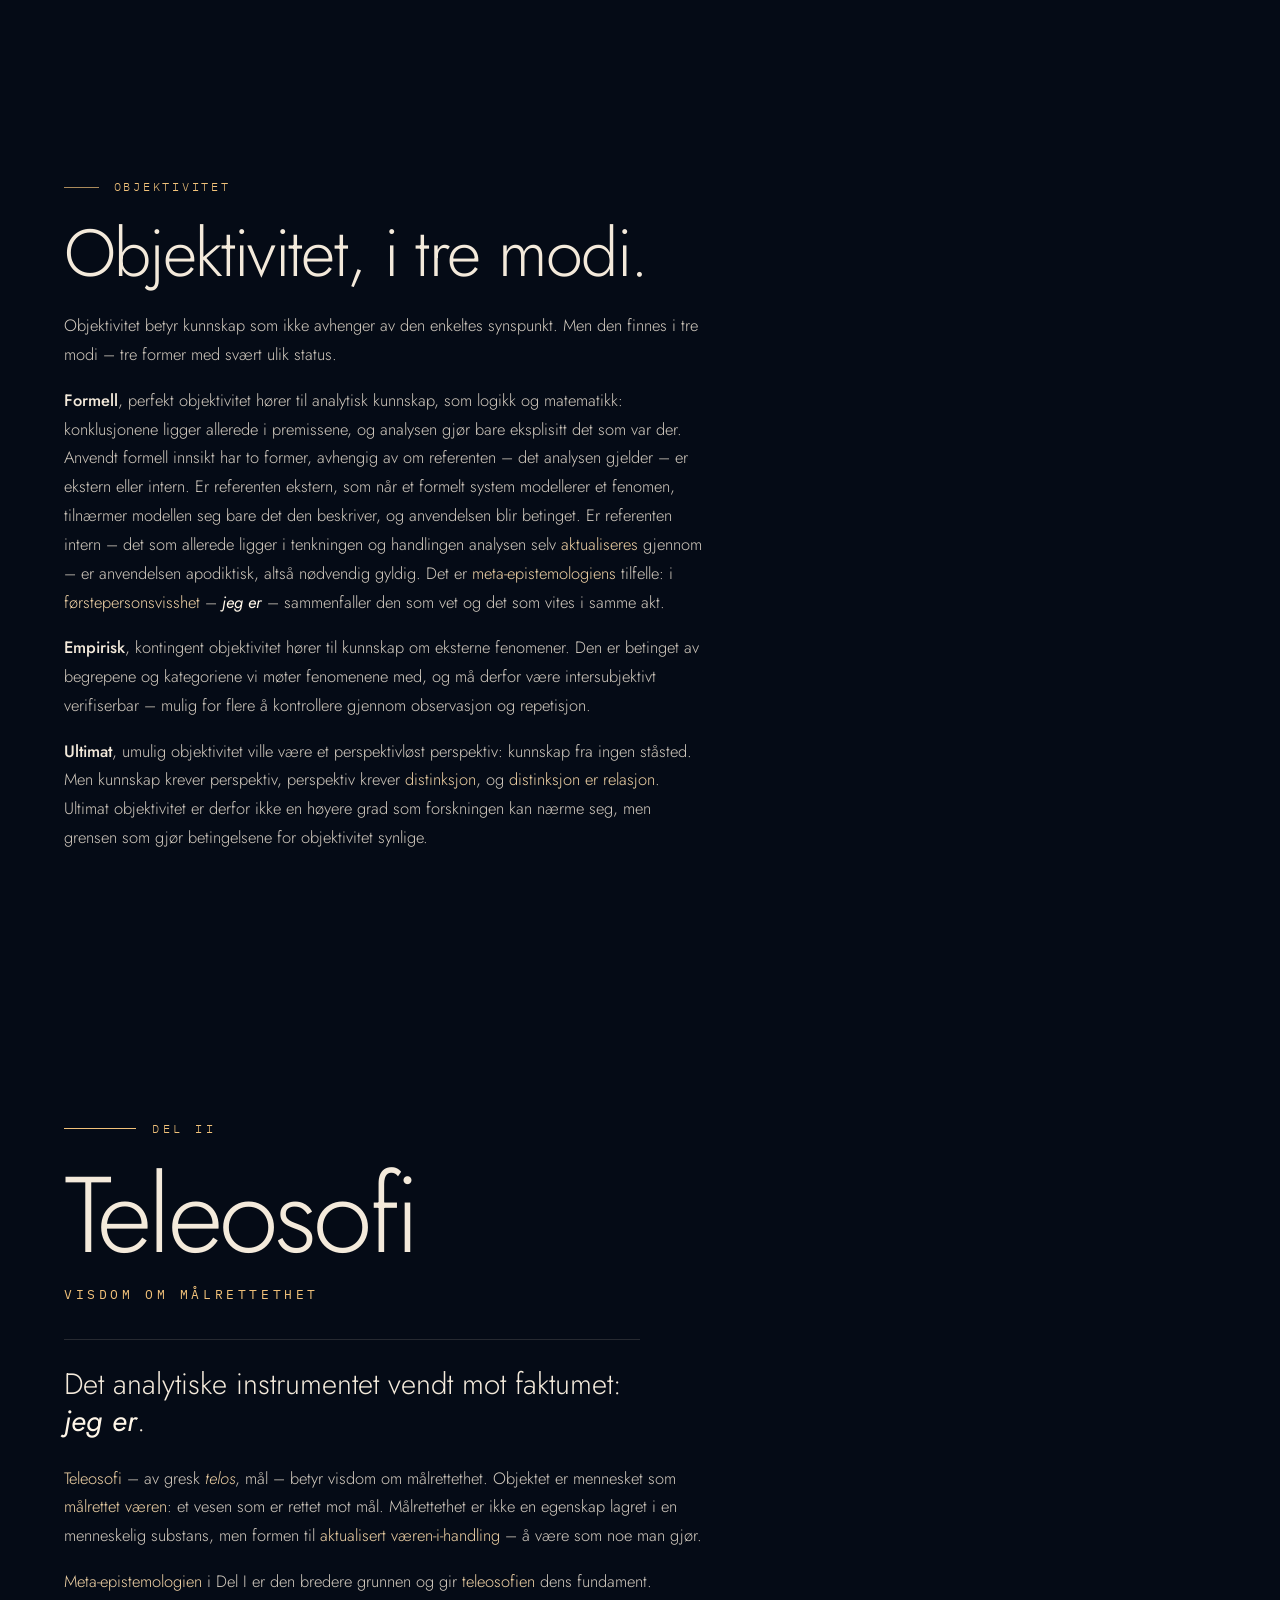
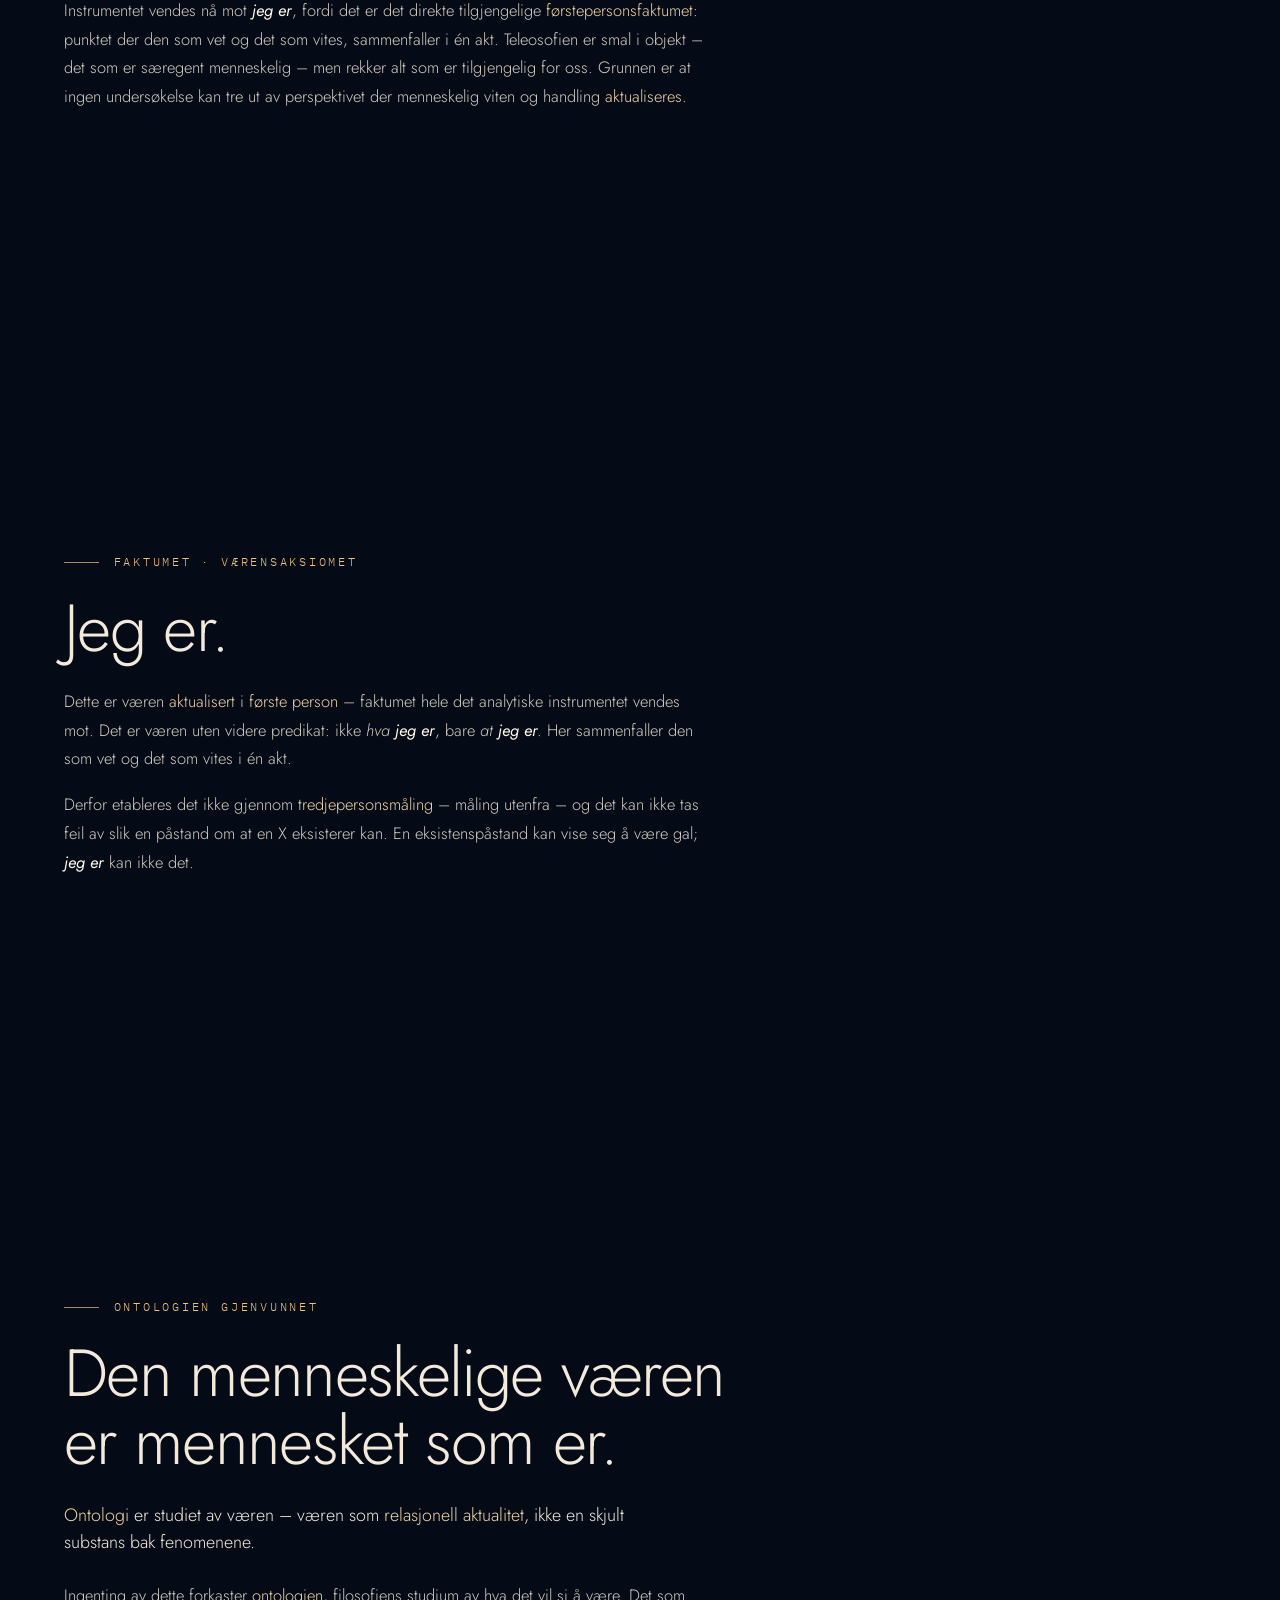
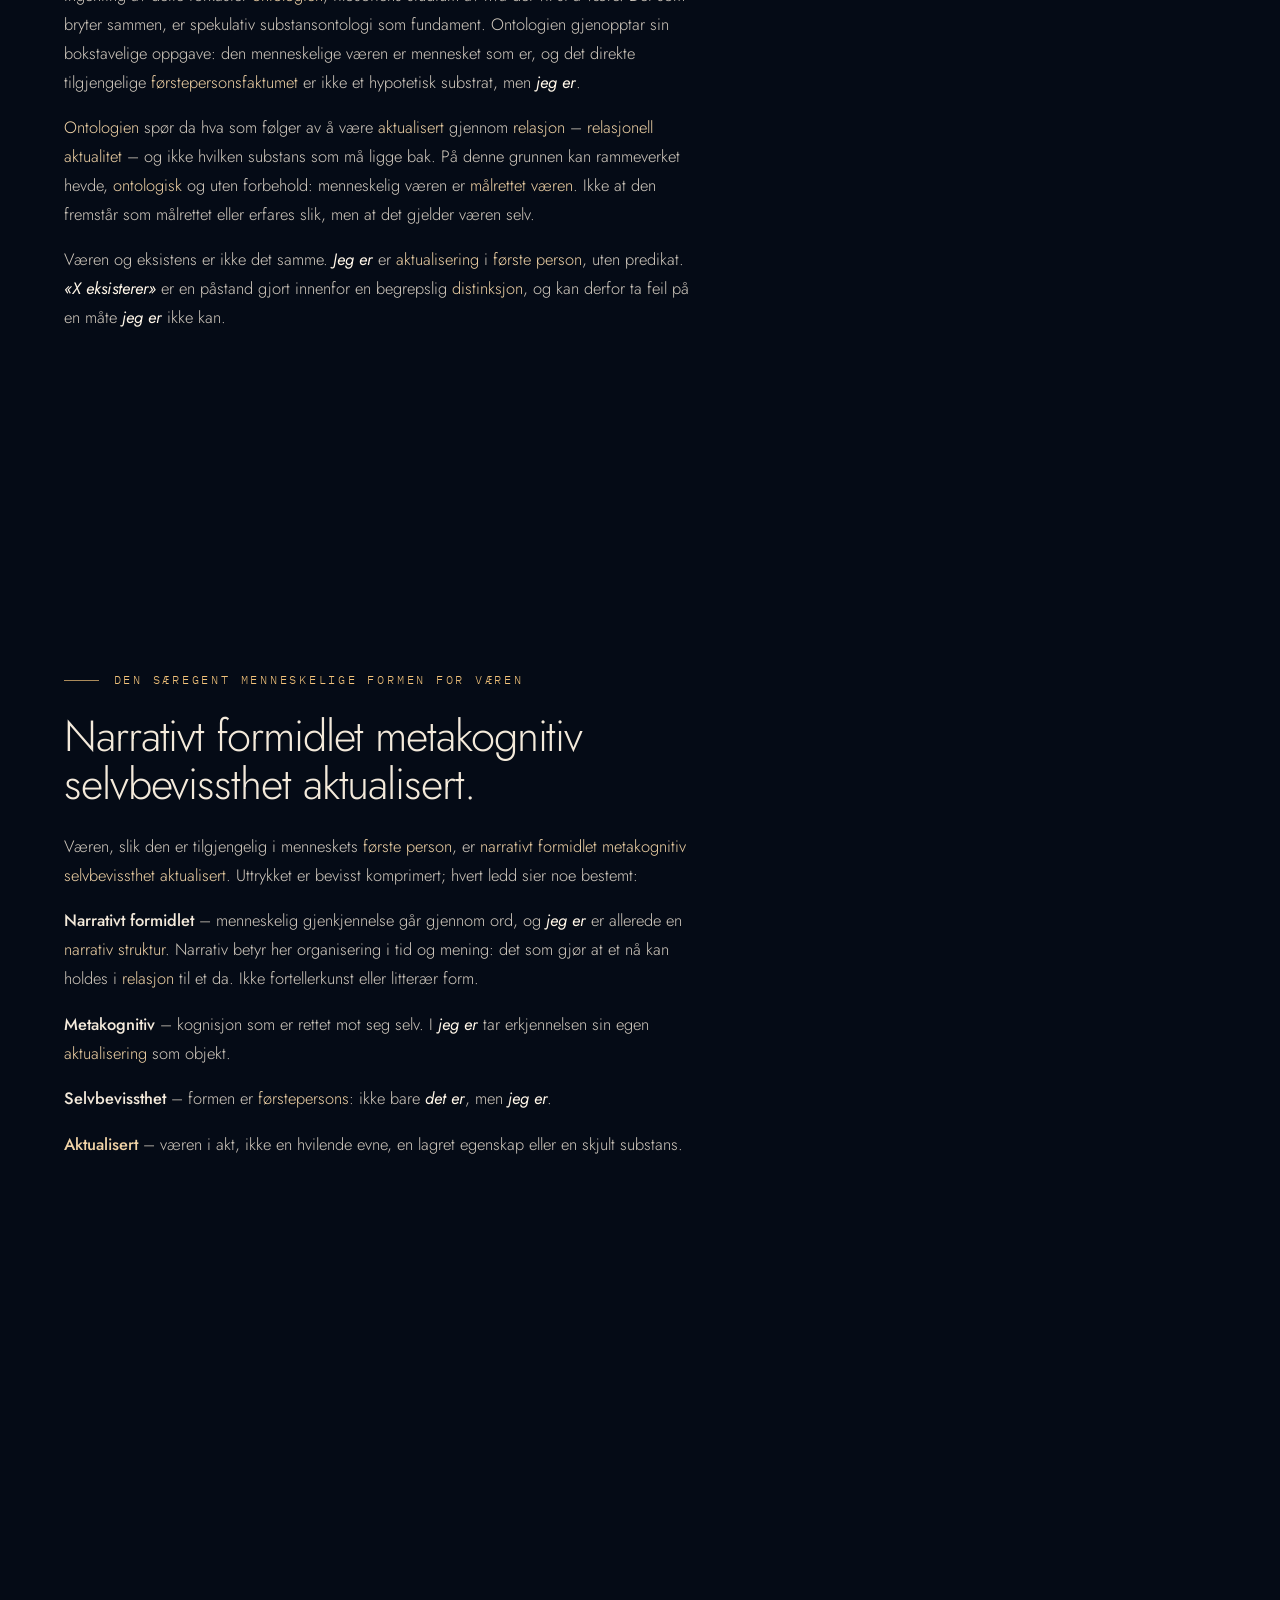
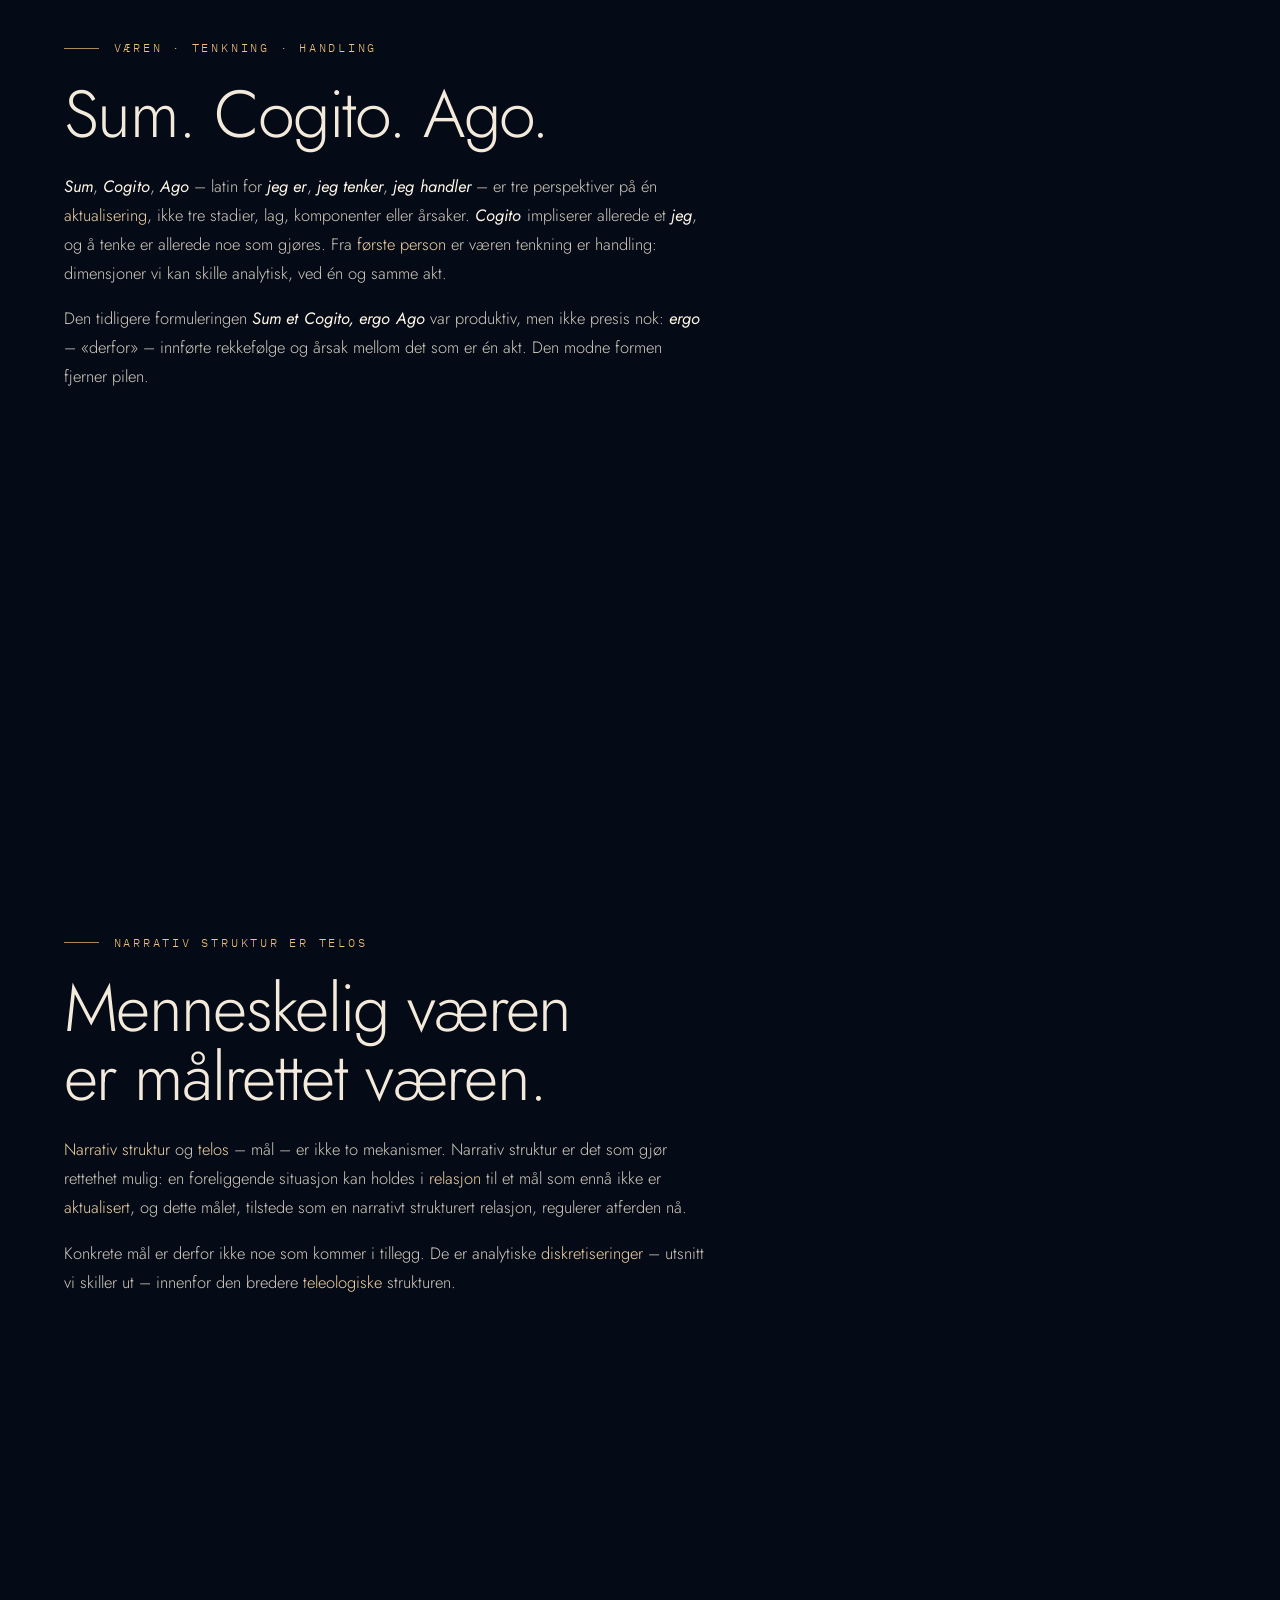
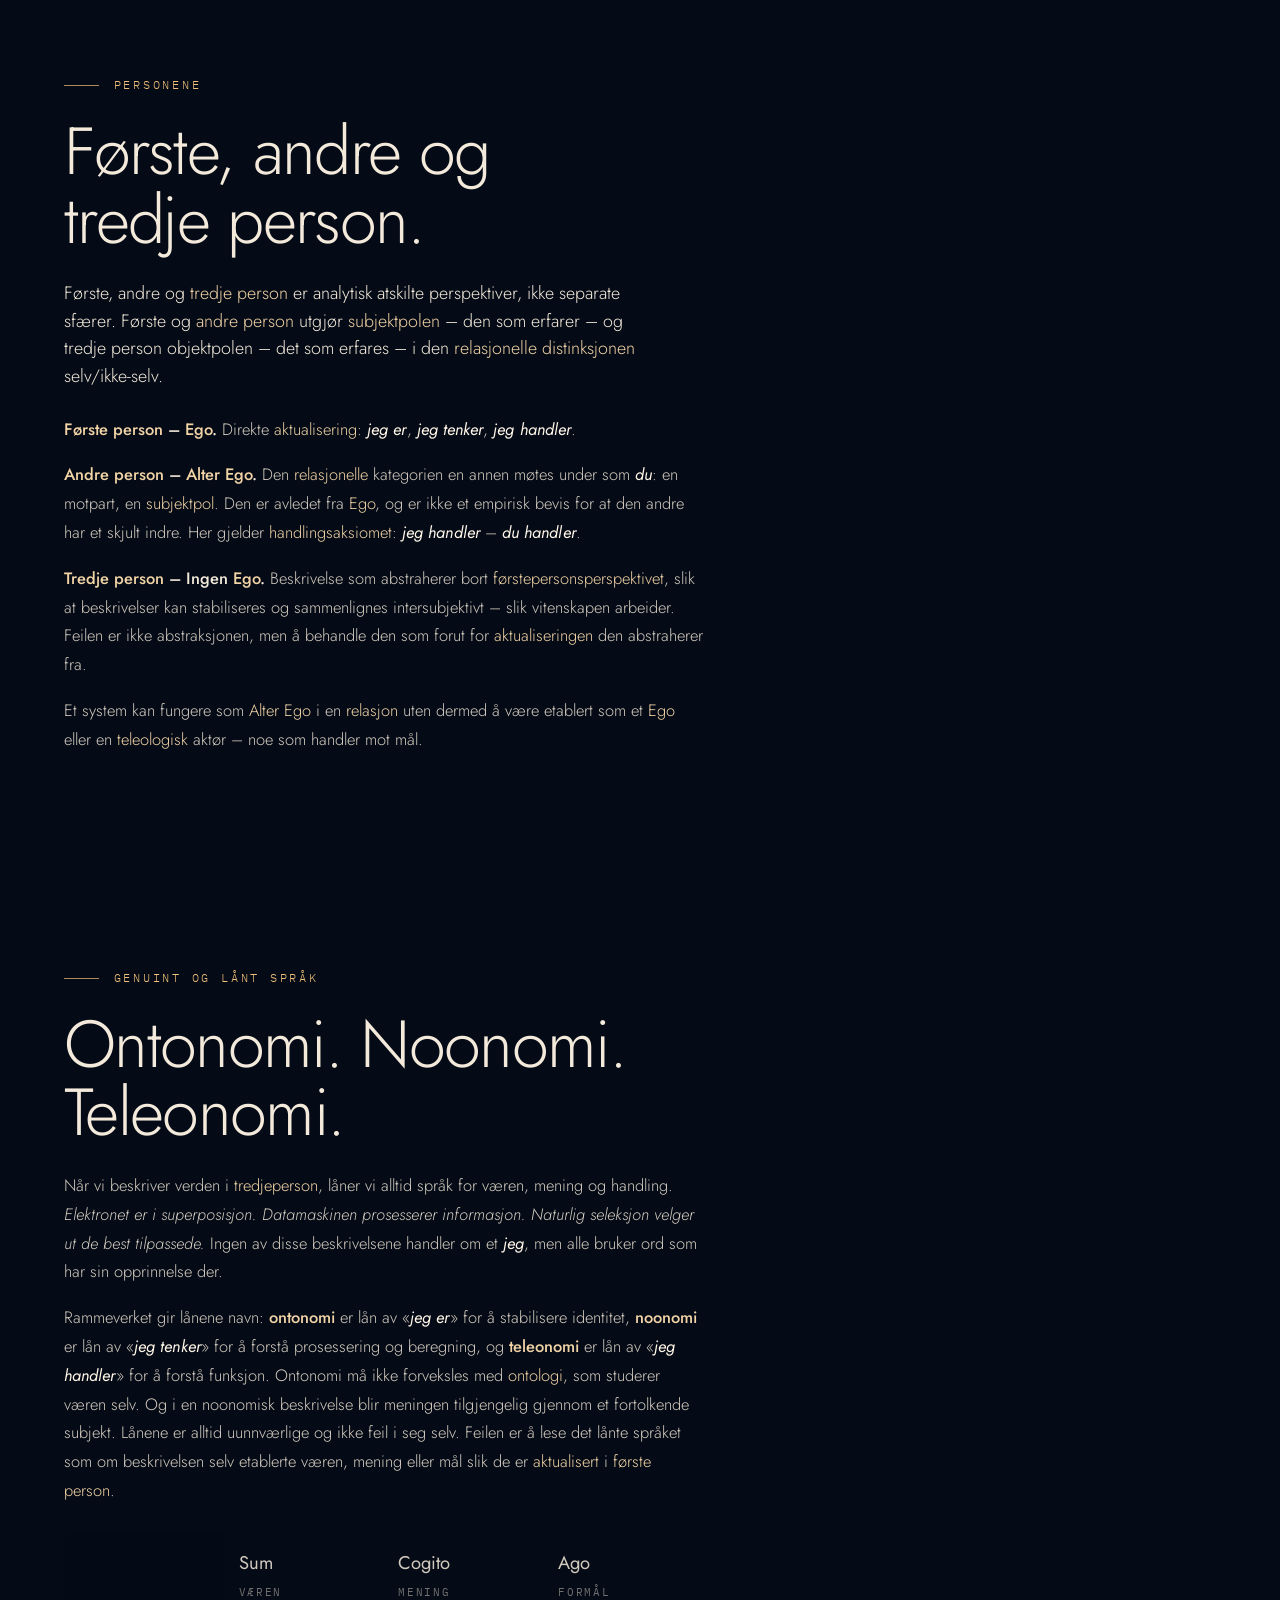
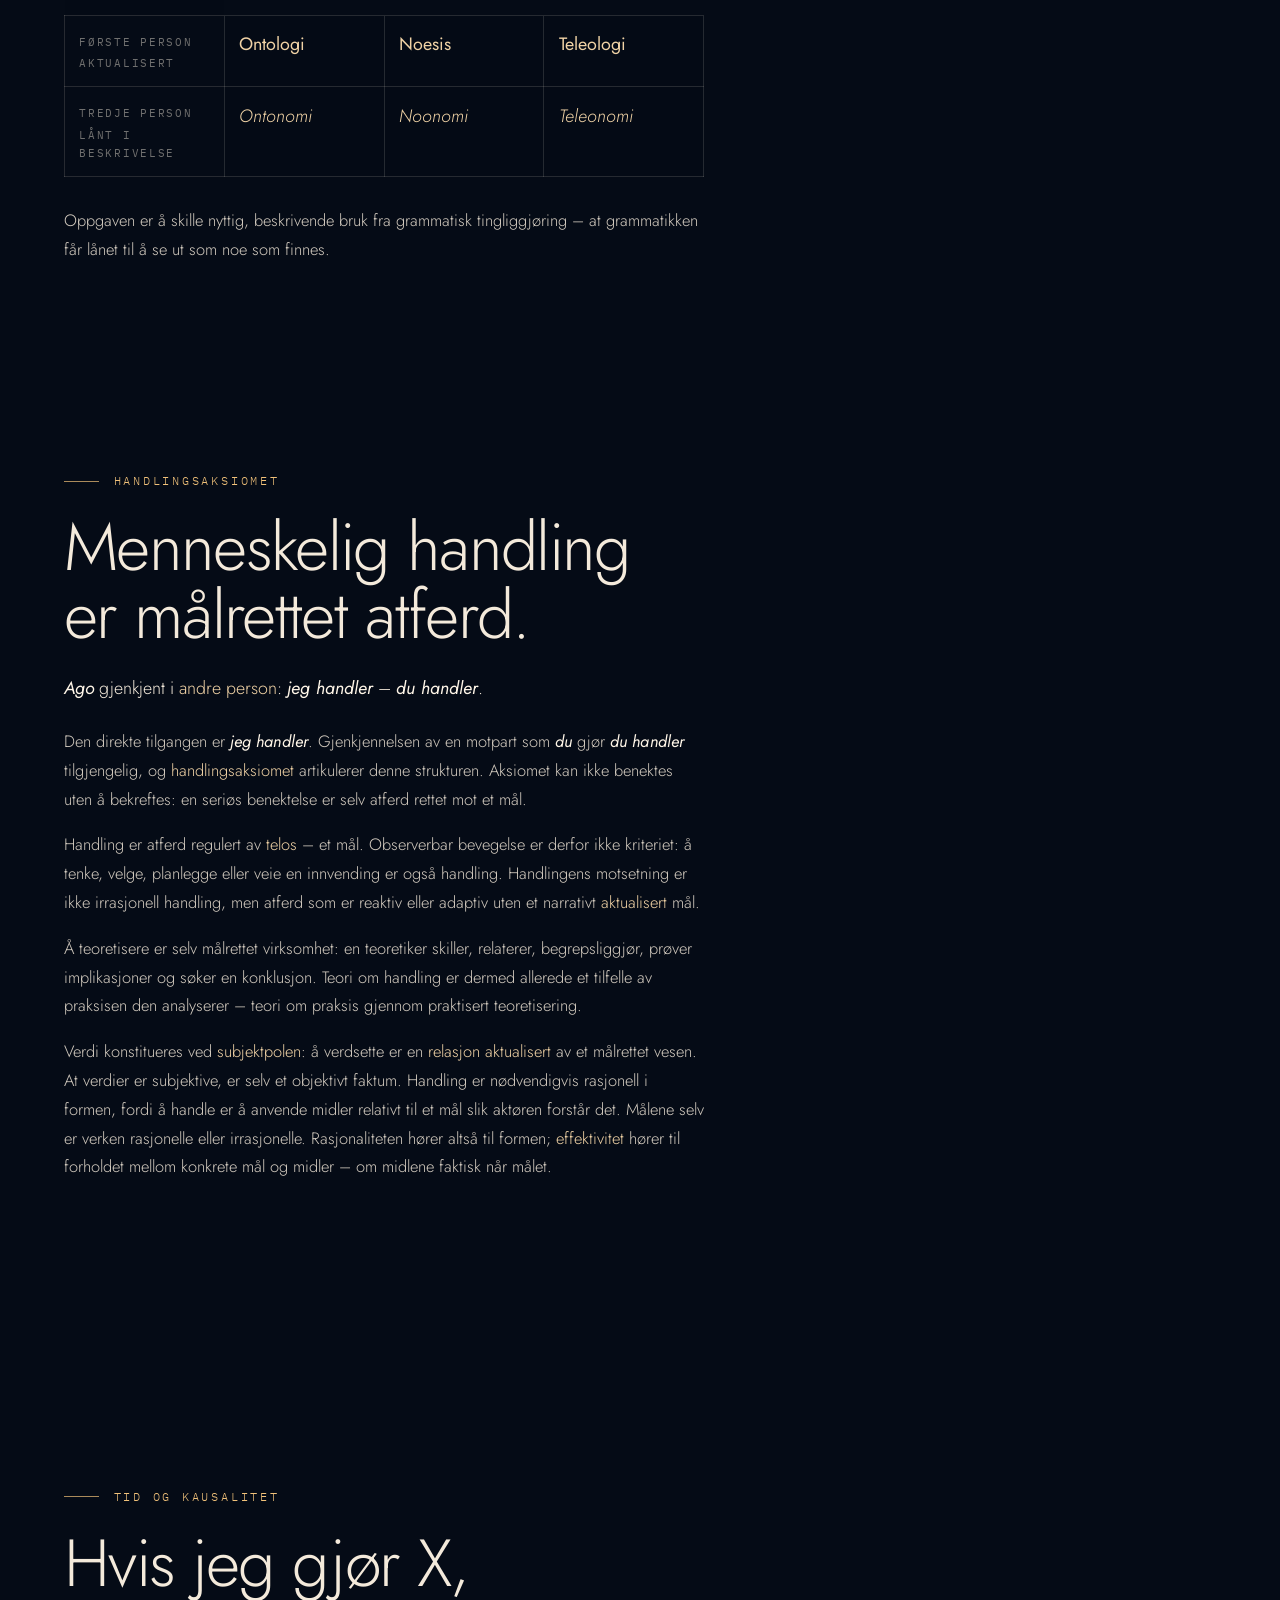
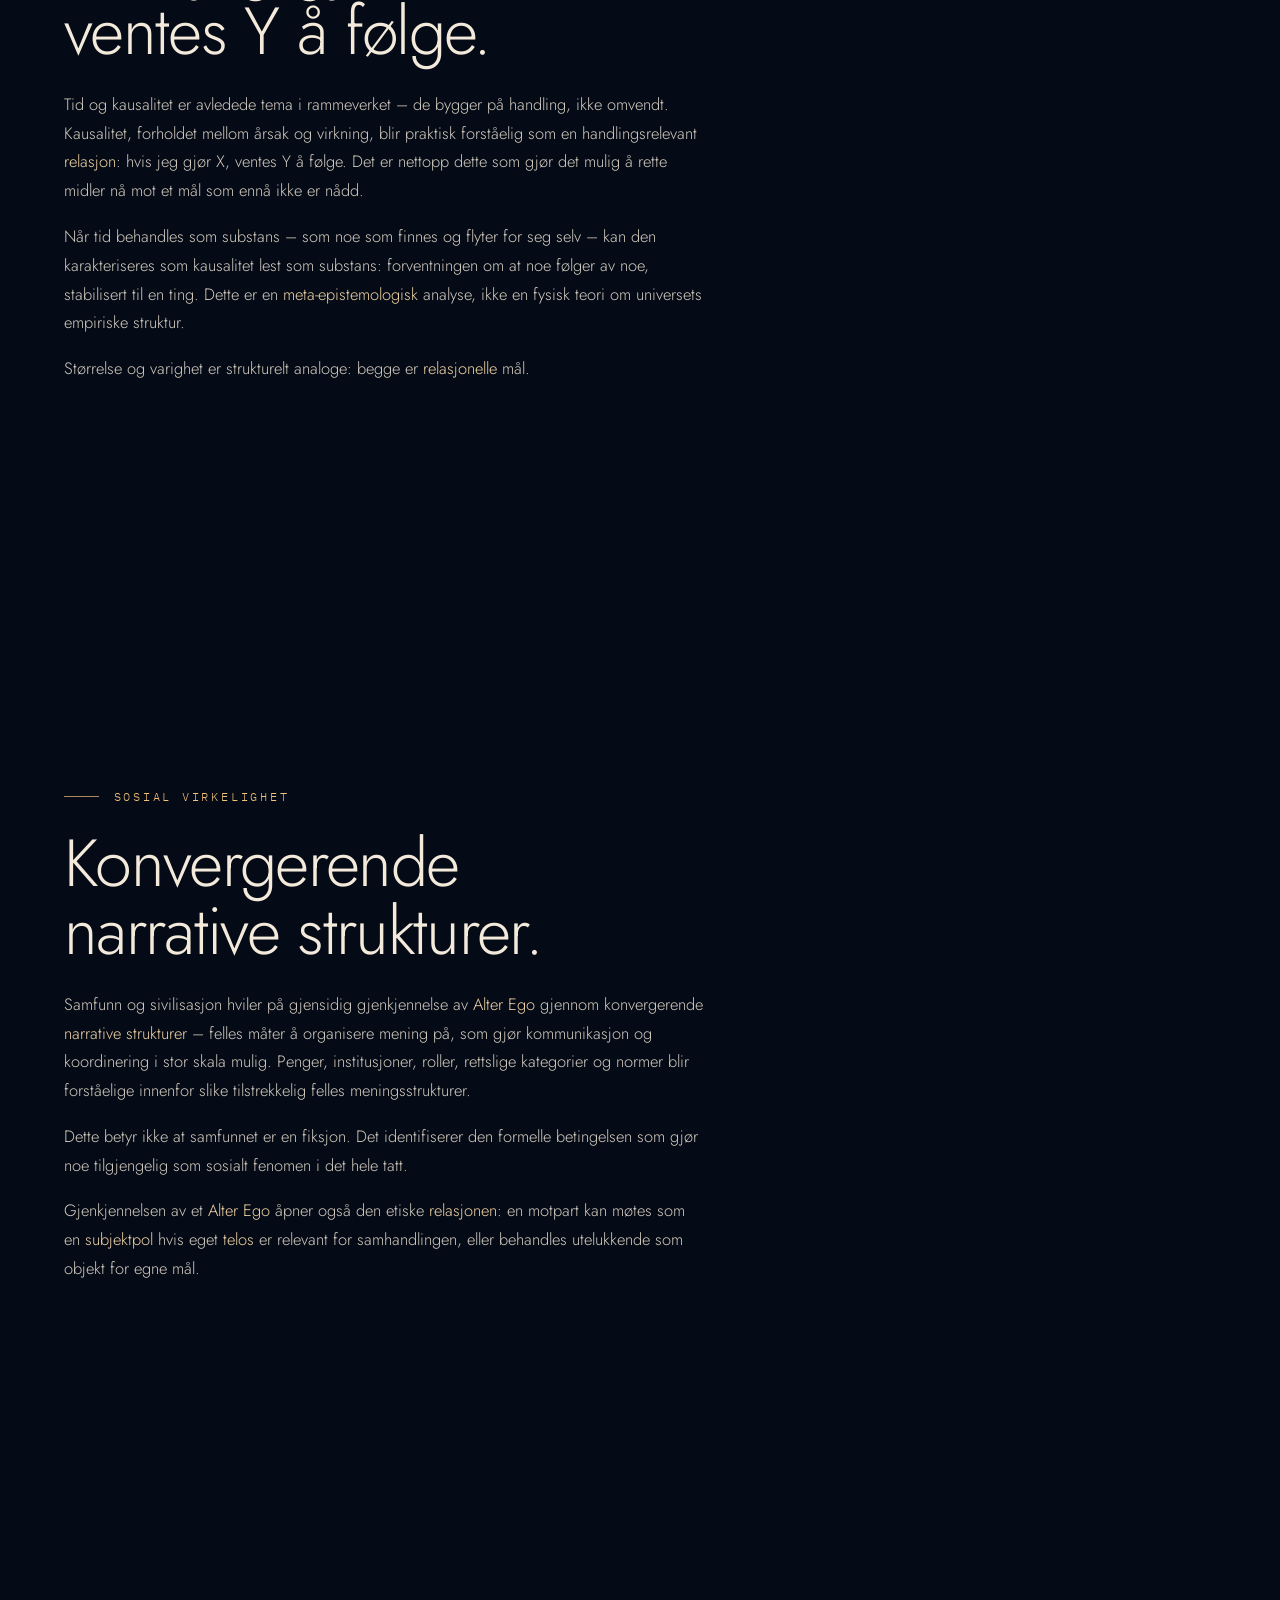
==== commit 38ef5869: "Reading level name has a fixed width, so the bar no longer shifts when the level changes Co-Authored" ====
--- a/public/no.html
+++ b/public/no.html
@@ -35,7 +35,7 @@
 <link href="https://fonts.googleapis.com" rel="preconnect"/>
 <link crossorigin="" href="https://fonts.gstatic.com" rel="preconnect"/>
 <link href="https://fonts.googleapis.com/css2?family=IBM+Plex+Mono:wght@400&amp;family=Jost:ital,wght@0,300;0,400;0,500;1,300;1,400&amp;display=swap" rel="stylesheet"/>
-<link href="styles.css?v=8e6d70d785" rel="stylesheet"/>
+<link href="styles.css?v=98180d7f4e" rel="stylesheet"/>
 <script>document.documentElement.className += " js"; try { var lv = localStorage.getItem("level"); if (lv === "1" || lv === "2" || lv === "3") document.documentElement.setAttribute("data-level", lv); } catch (e) {} setTimeout(function () { if (!window.fieldReady) document.documentElement.className = document.documentElement.className.replace(" js", ""); }, 4000);</script>
 <script data-domains="instituteofteleosophy.org,teleosofiskinstitutt.no" data-website-id="b97d4ee5-205d-4a35-af86-c001f4d36a56" defer="" src="https://cloud.umami.is/script.js"></script>
 </head>
--- a/public/styles.css
+++ b/public/styles.css
@@ -87,7 +87,9 @@
 
 .level { display: none; align-items: center; gap: 0.6rem; font-family: var(--mono); font-size: 0.64rem; letter-spacing: 0.14em; text-transform: uppercase; color: var(--cream-3); cursor: pointer; }
 html.js .level { display: flex; }
-.level-name { color: var(--cream); min-width: 6.2em; }
+/* fixed width = the longest name (monospace), so switching level never moves anything */
+.level-name { color: var(--cream); white-space: nowrap; width: calc(8ch + 8 * 0.14em); }
+html[lang="en"] .level-name { width: calc(9ch + 9 * 0.14em); }
 .level input { -webkit-appearance: none; appearance: none; width: 4.6rem; height: 1.4rem; margin: 0; background: transparent; cursor: pointer; }
 .level input::-webkit-slider-runnable-track { height: 1px; background: linear-gradient(90deg, var(--cream-3), var(--gold)); }
 .level input::-moz-range-track { height: 1px; background: linear-gradient(90deg, var(--cream-3), var(--gold)); }
@@ -287,7 +289,7 @@
 @media (max-width: 480px) { .bar-links .kb { display: none; } }
 @media (max-width: 1100px) { .level-label { display: none; } }
 @media (max-width: 820px), (max-aspect-ratio: 5/4) and (max-width: 1180px) { .level { gap: 0.45rem; margin-left: 0.75rem; } .level input { width: 2.8rem; } }
-@media (max-width: 380px) { .level-name { min-width: 0; } .level input { width: 2.4rem; } }
+@media (max-width: 380px) { .level input { width: 2.4rem; } }
 
 /* ------------------------------------------------------------- small screens: the figure lives in a band */
 
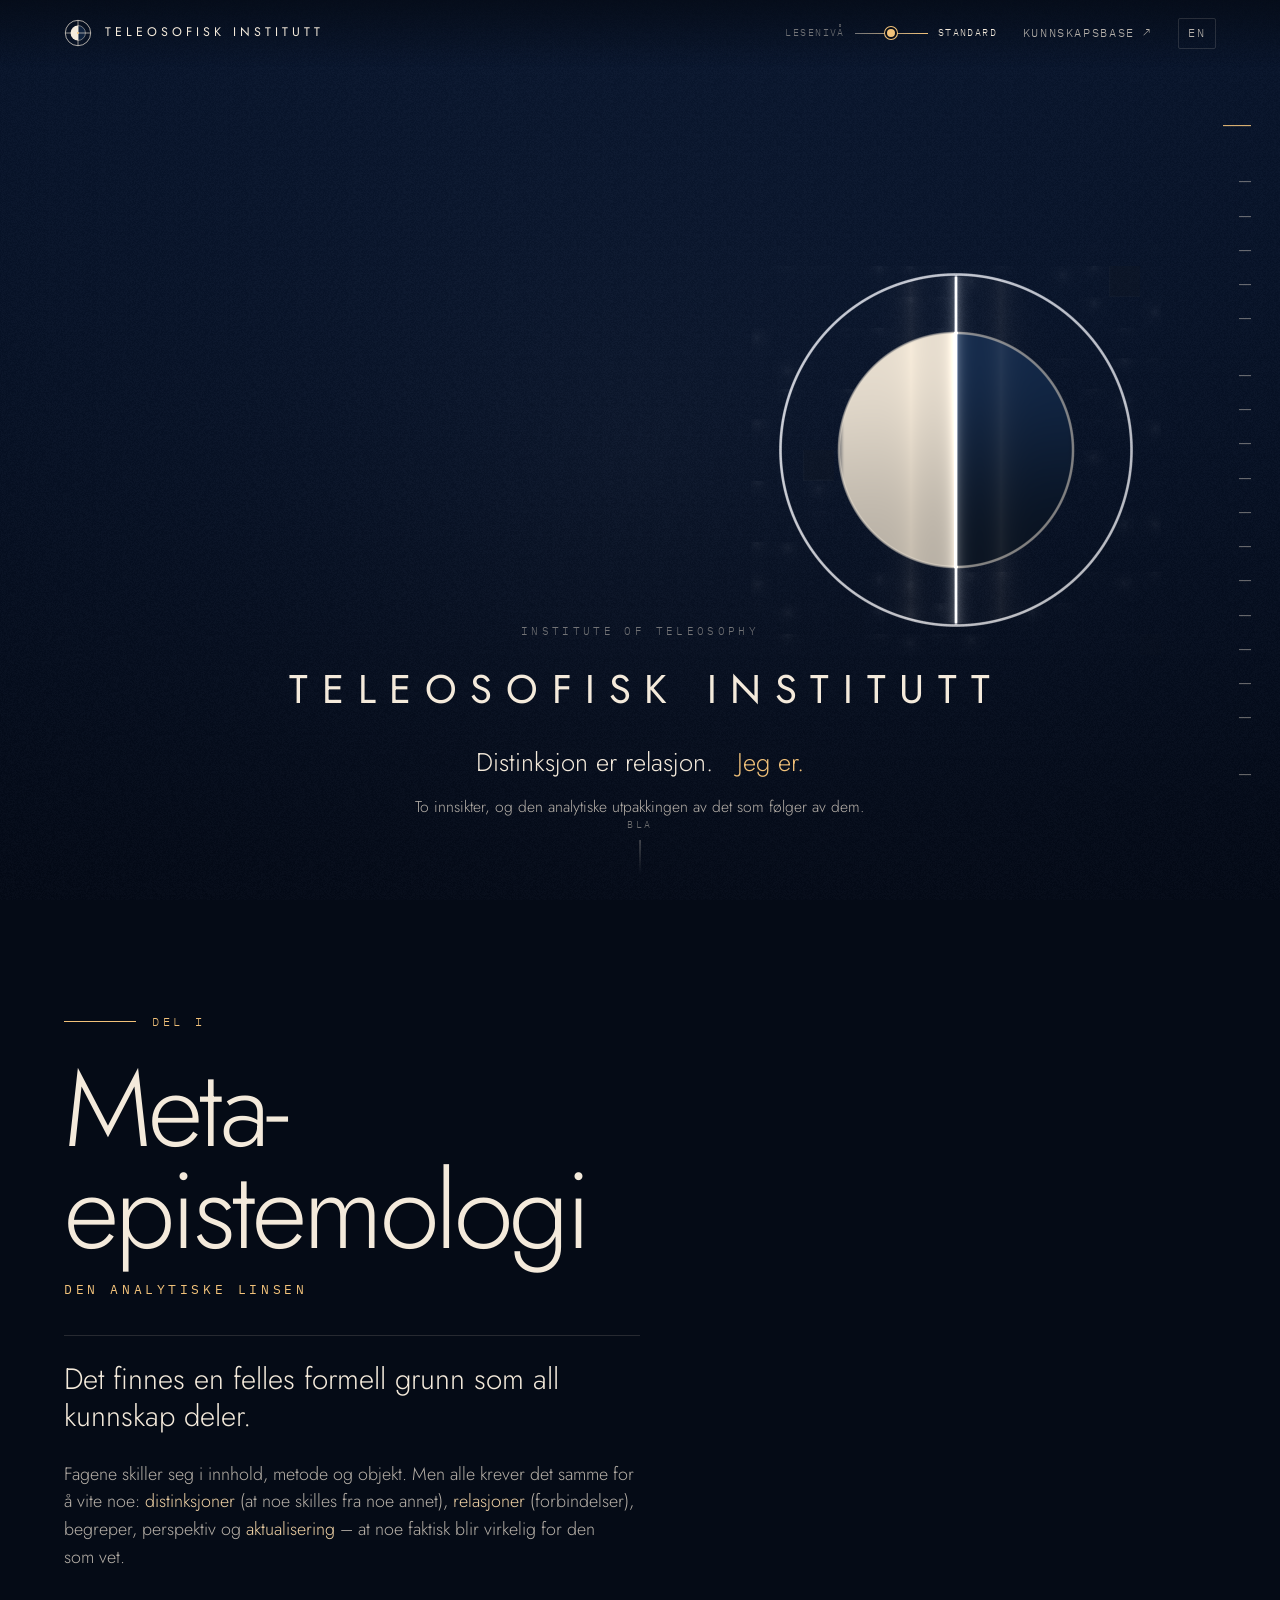
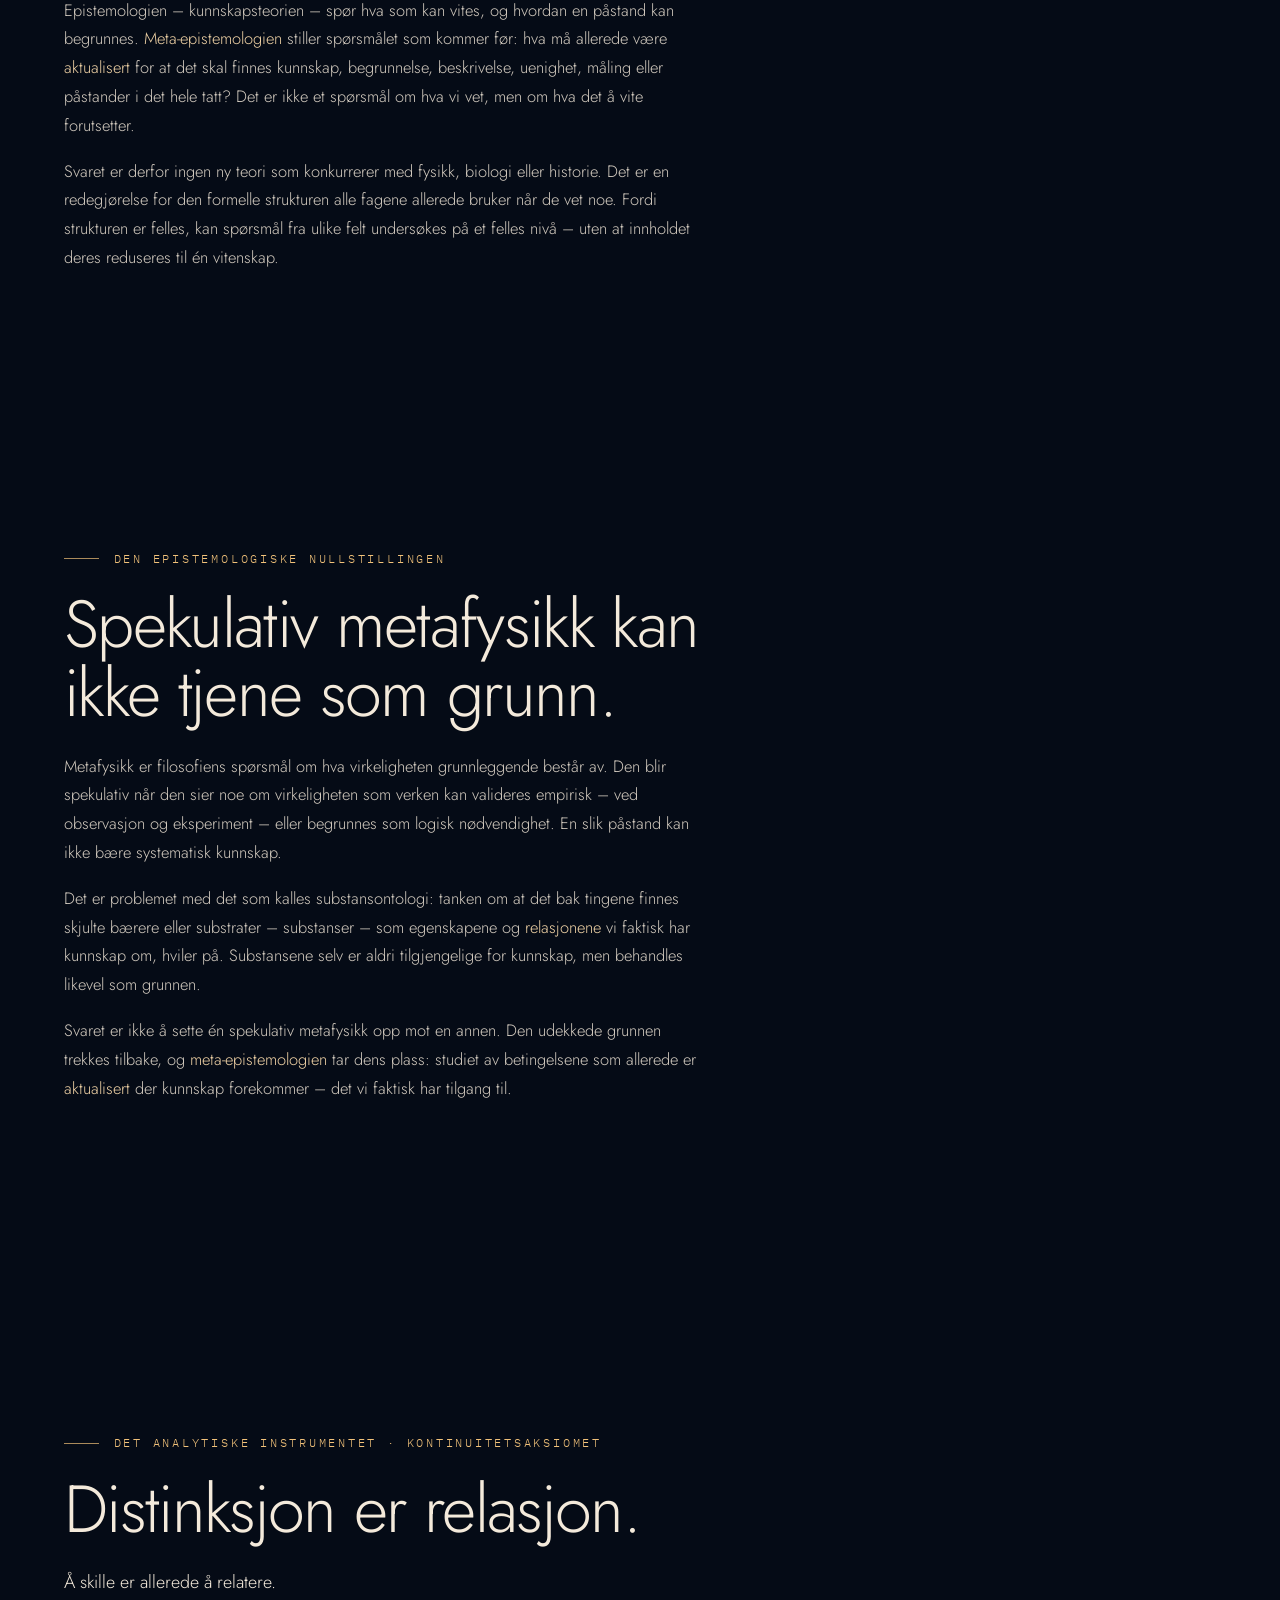
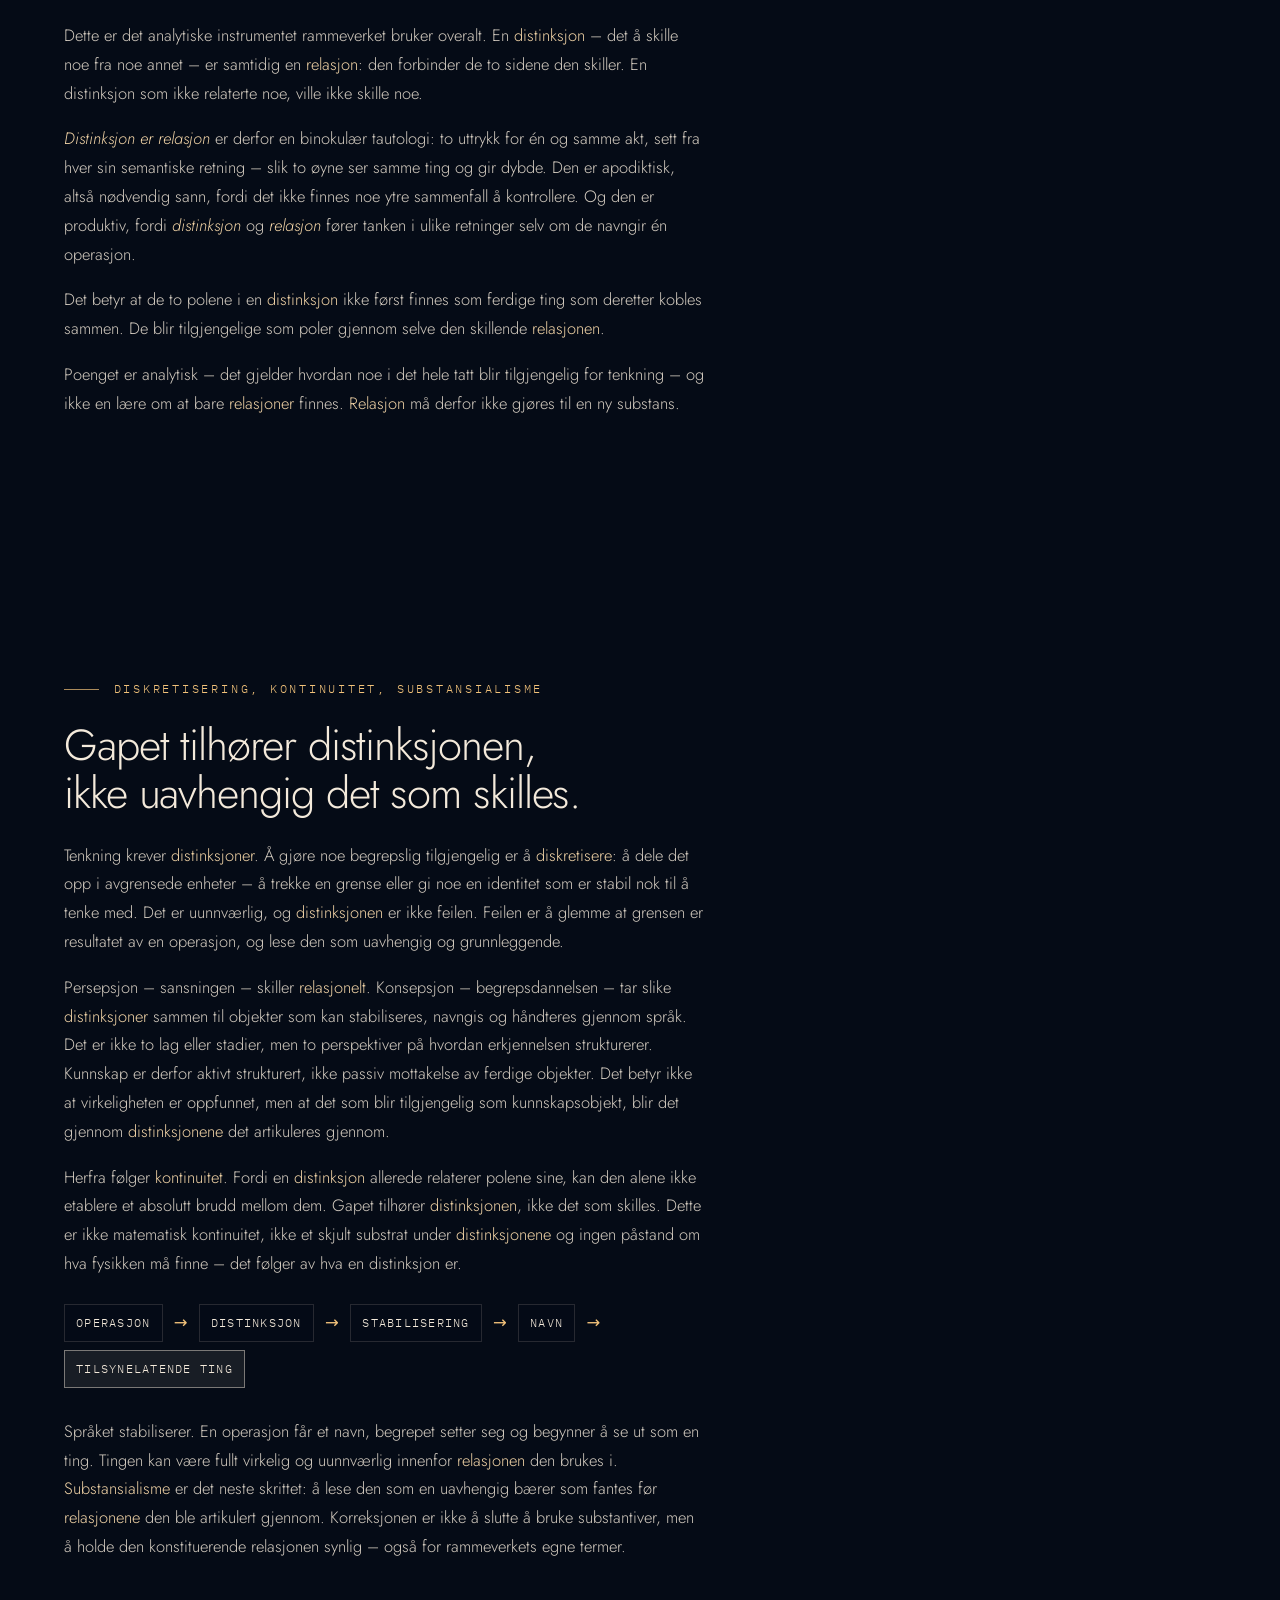
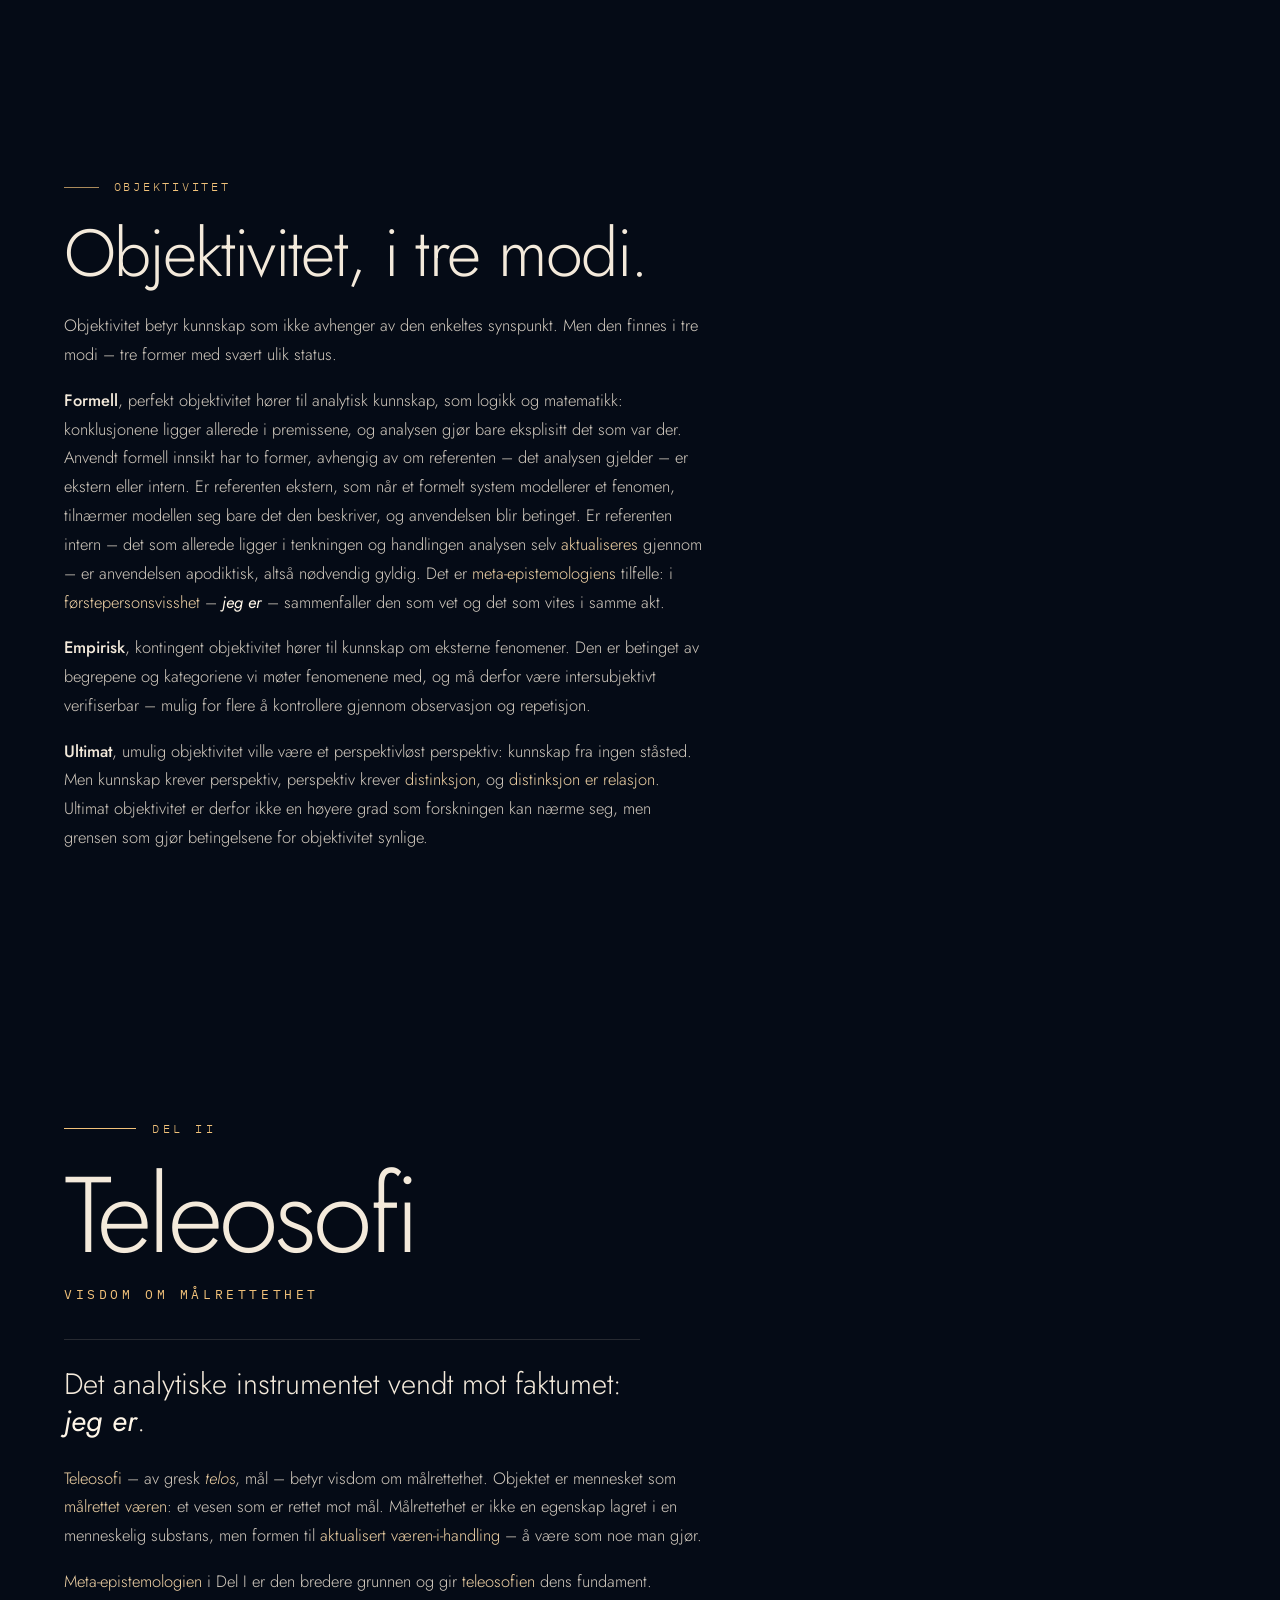
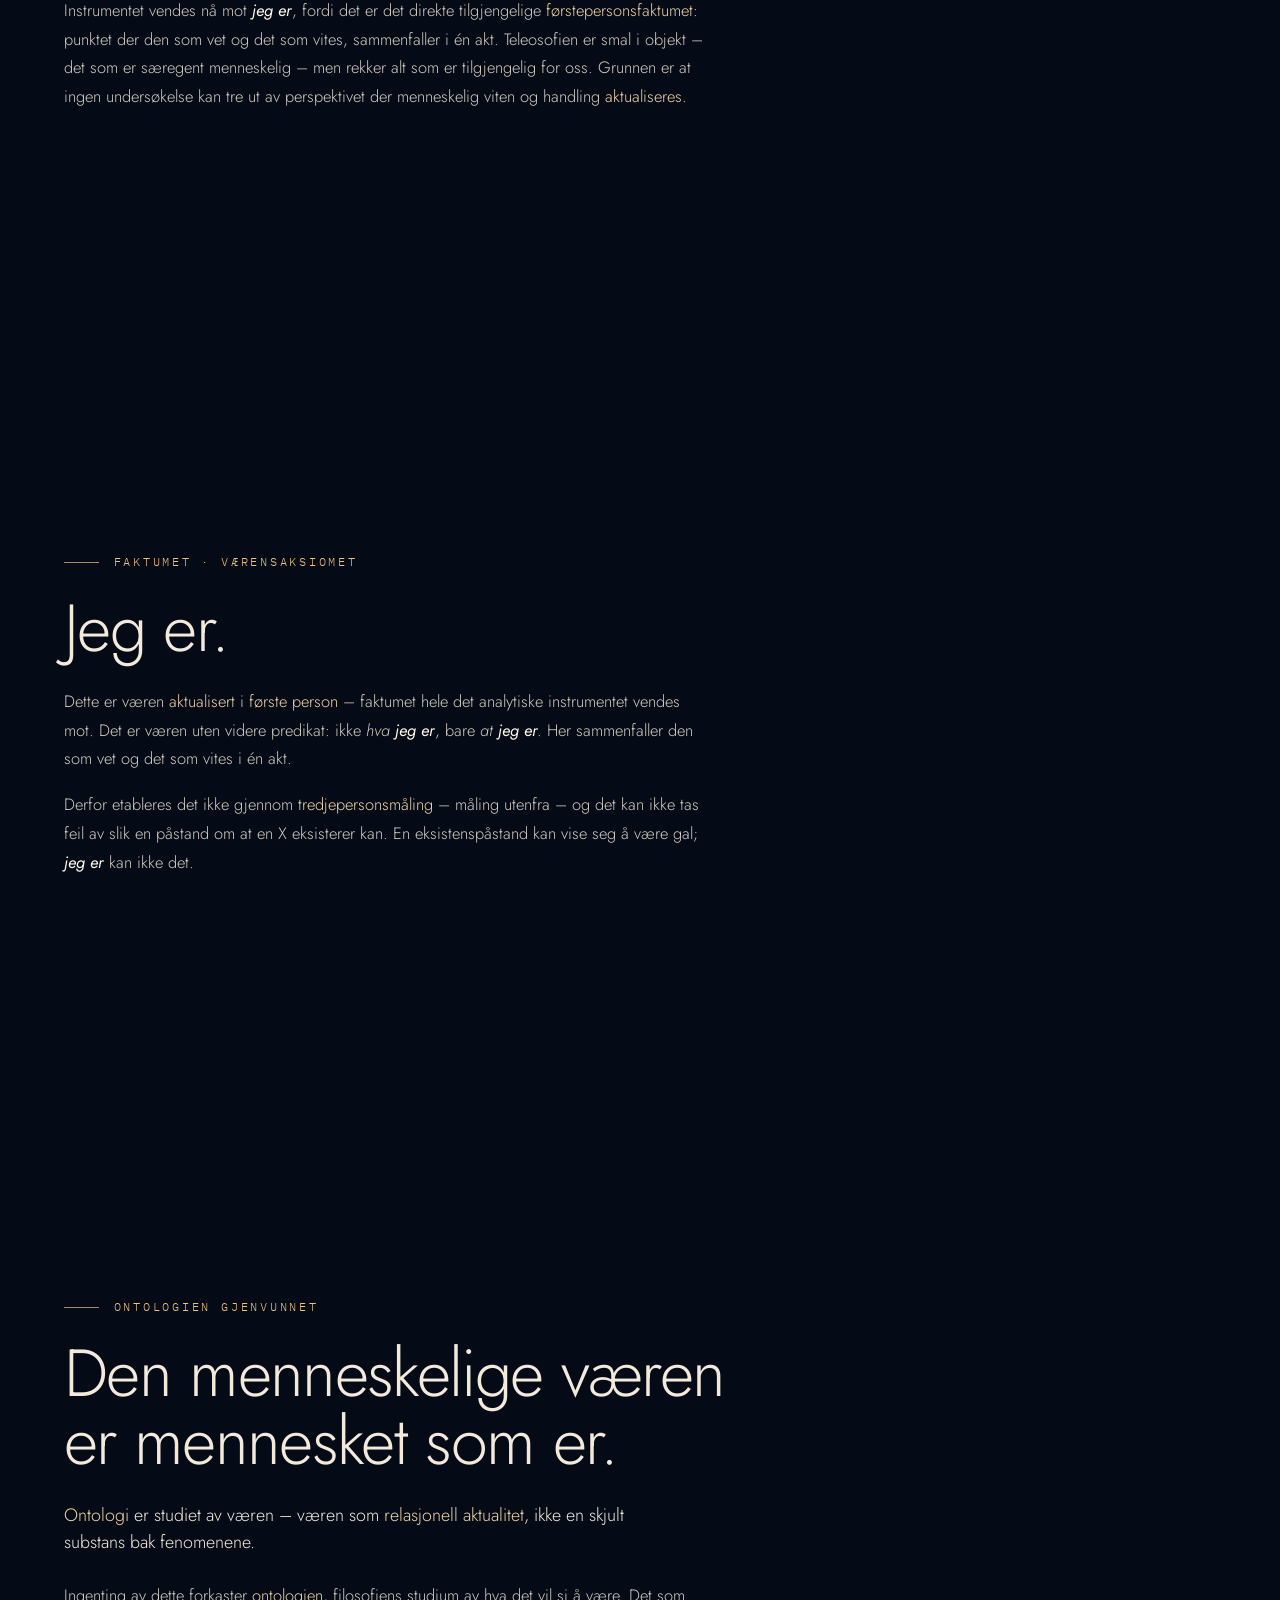
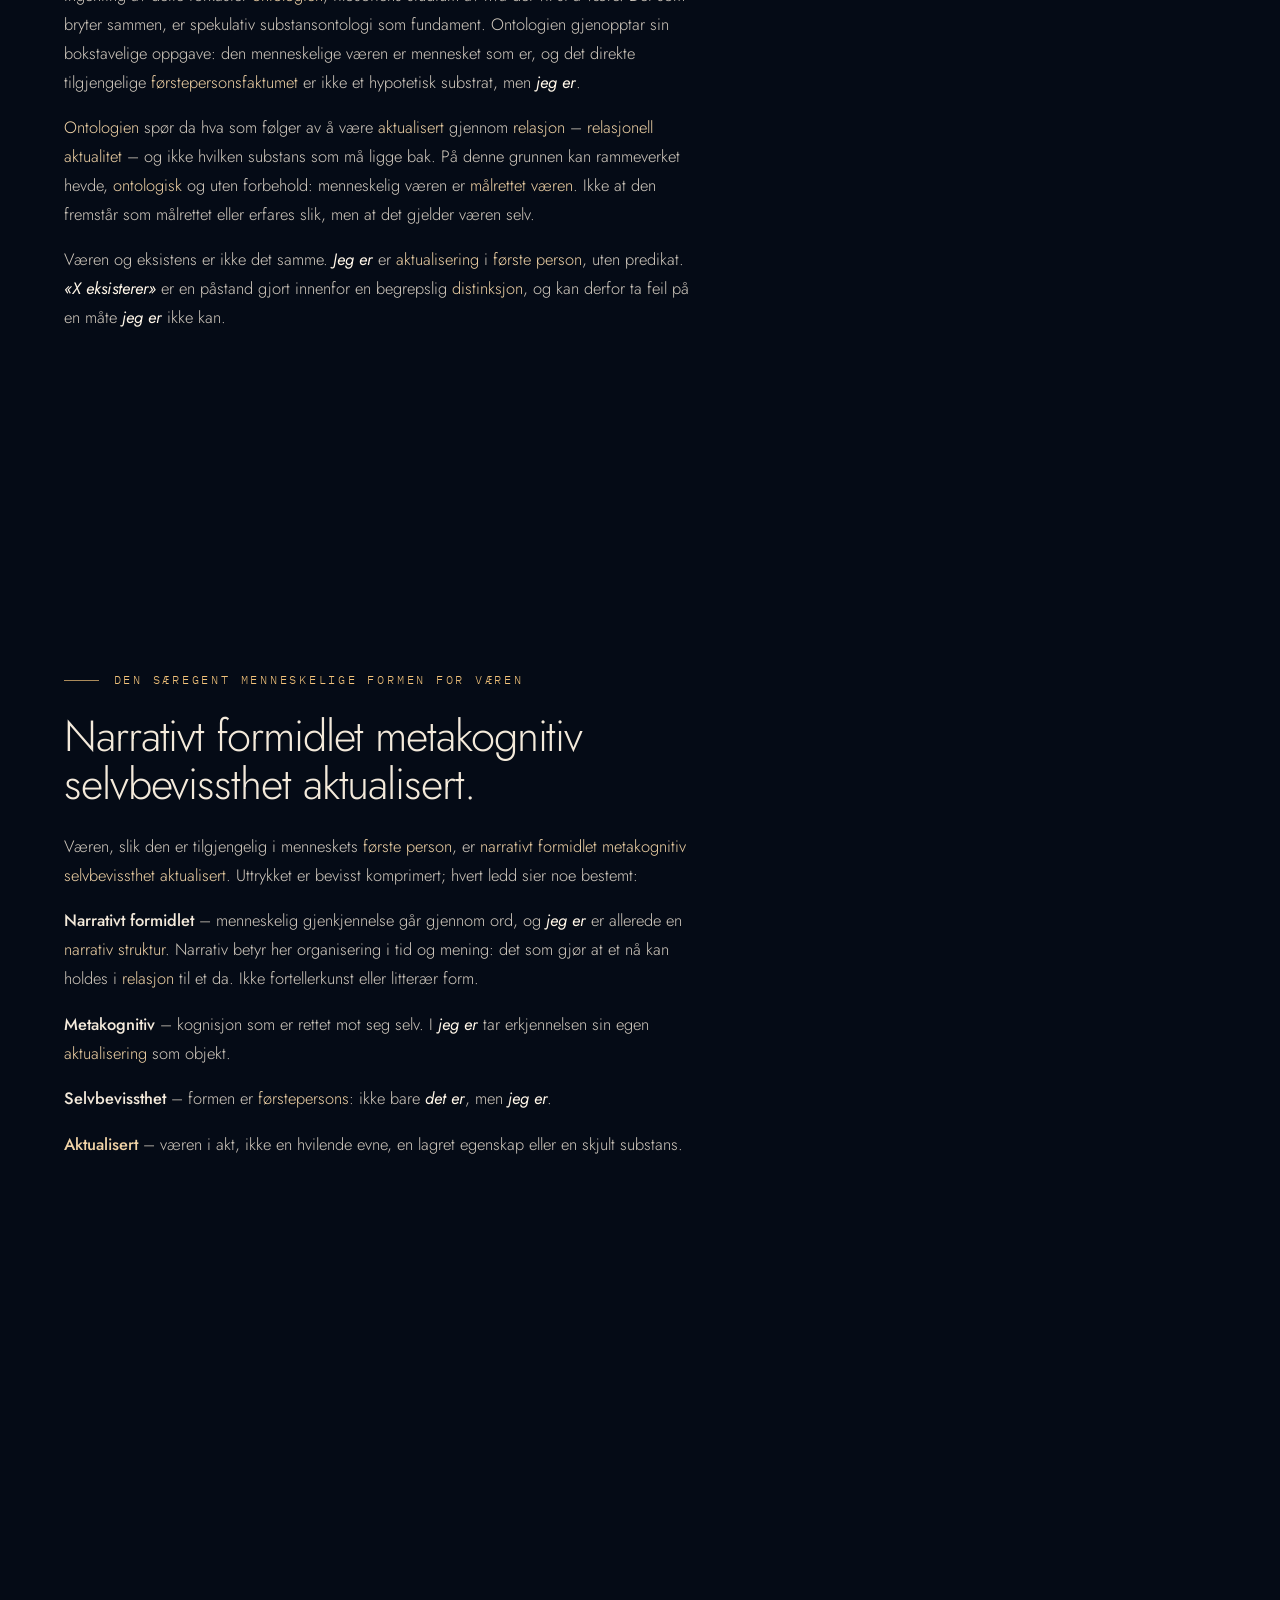
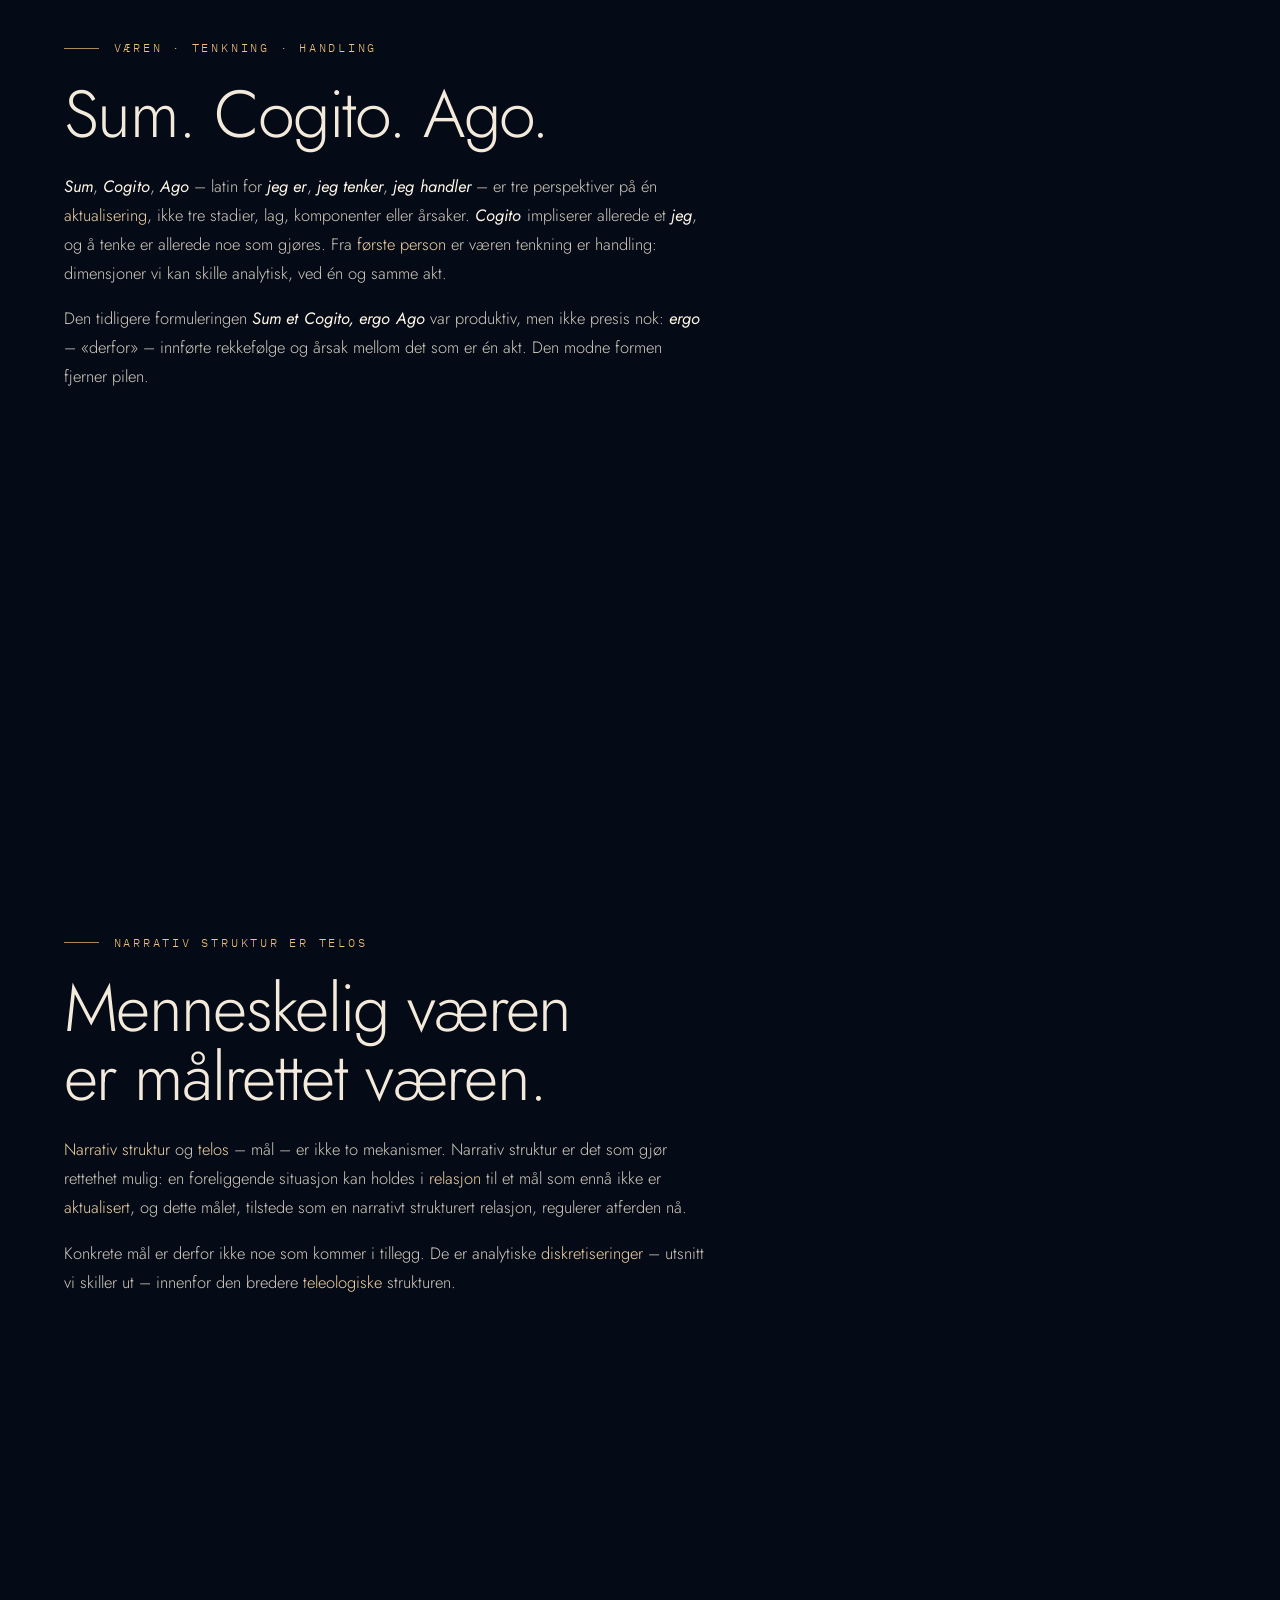
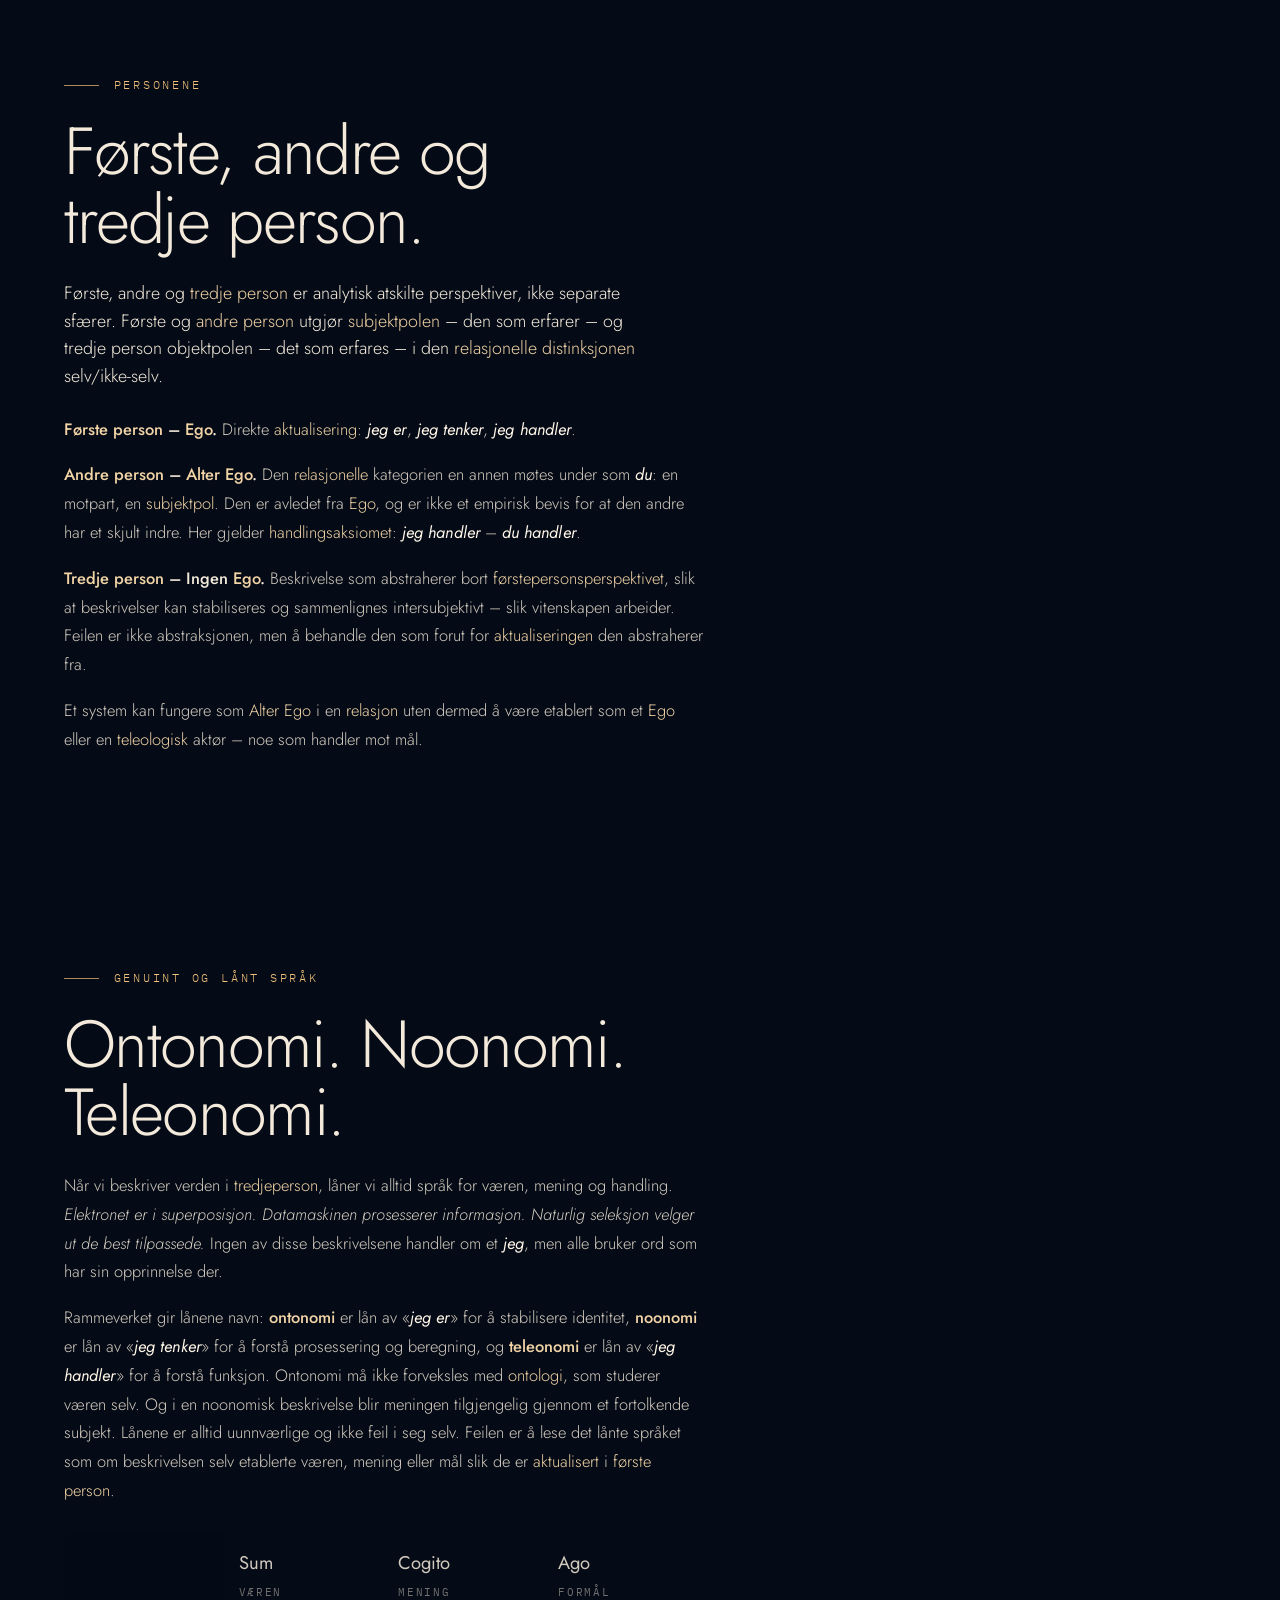
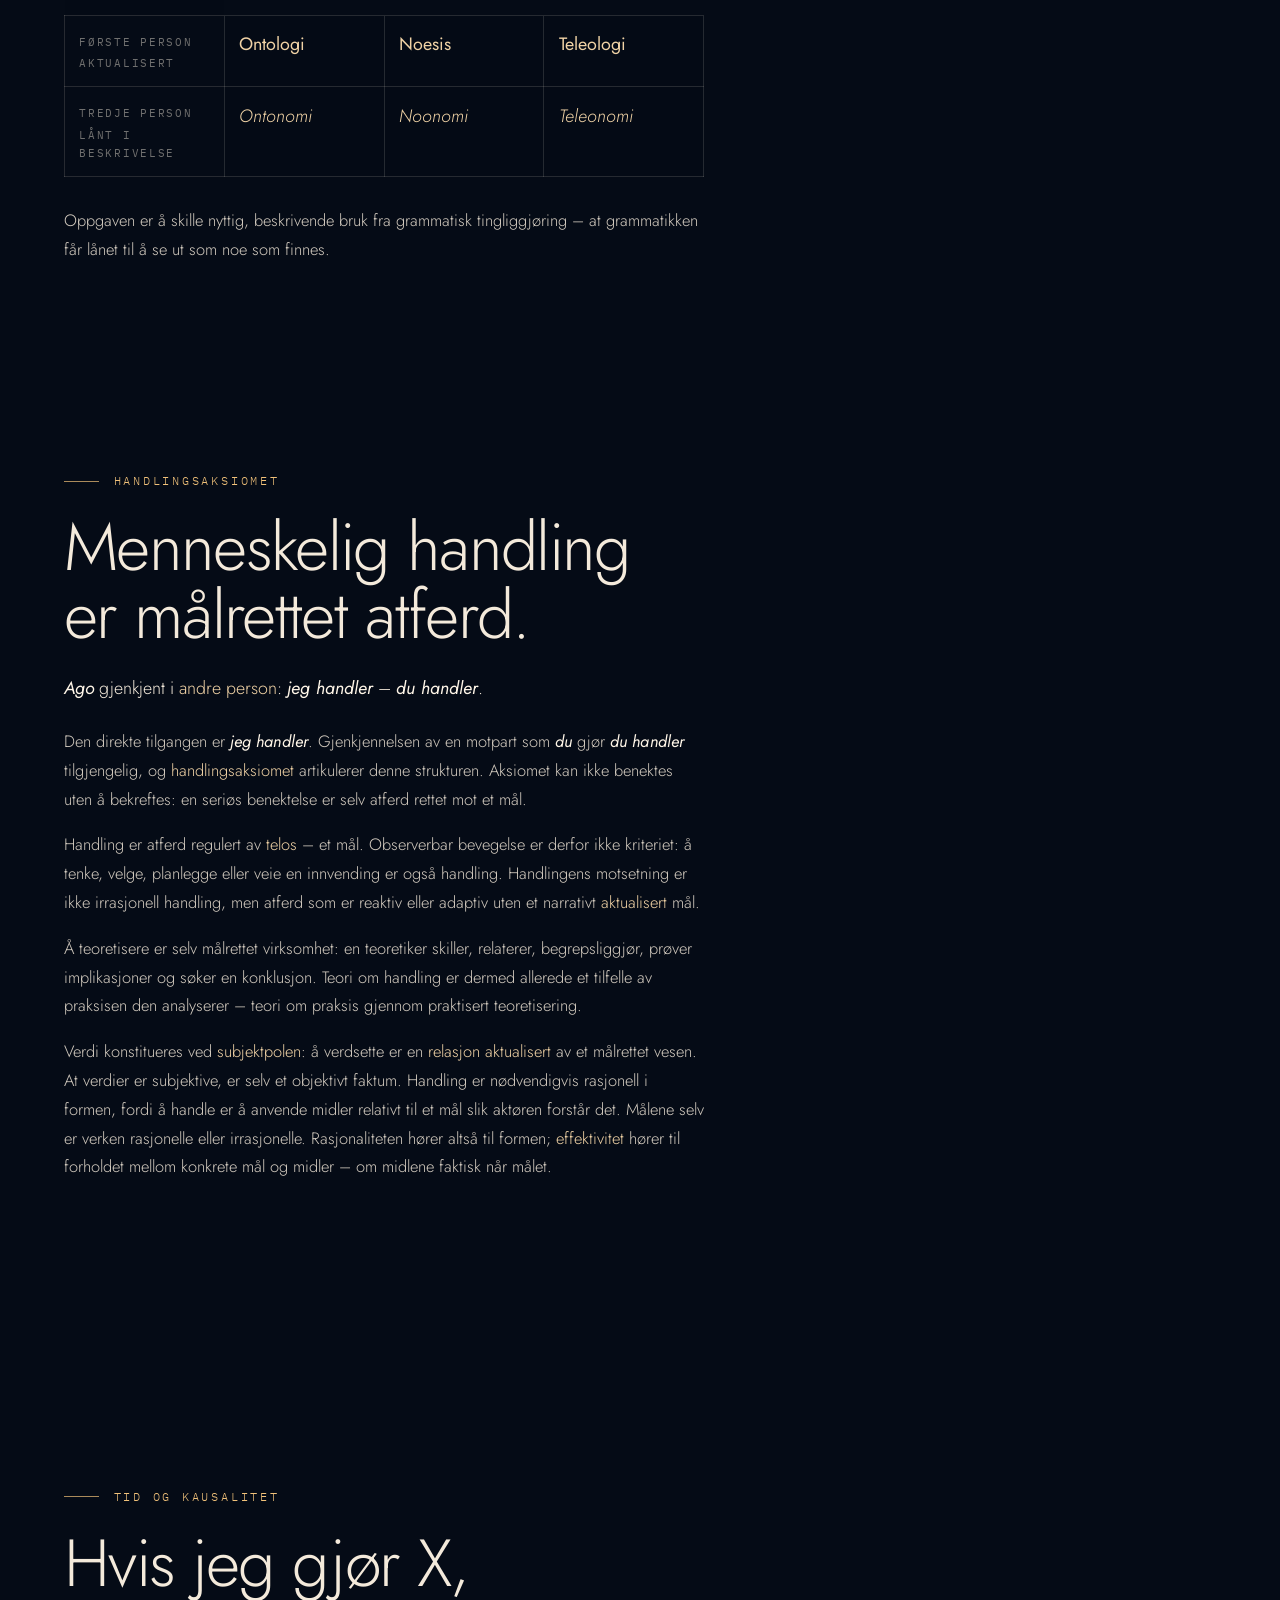
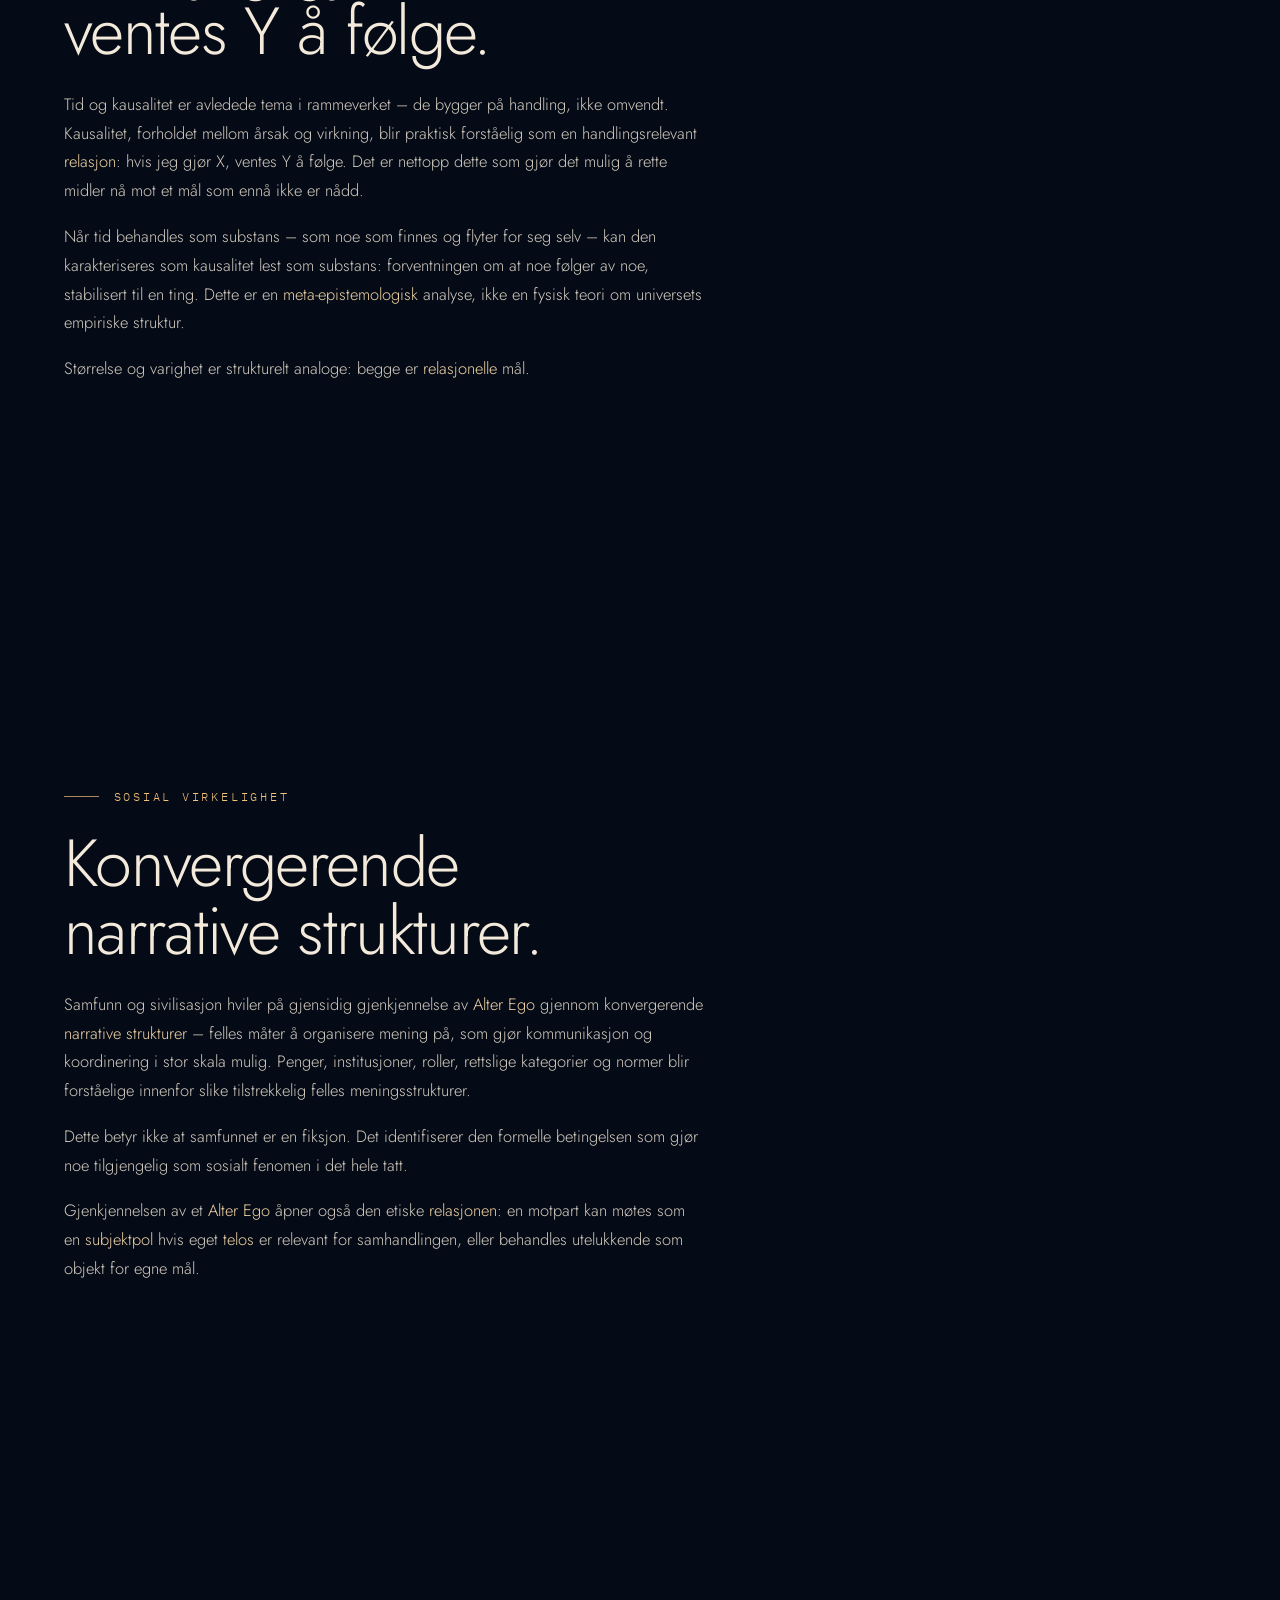
==== commit 3d76408b: "Phones: reading level behind an Aa button that opens the slider in a panel under the bar; NO/EN stay" ====
--- a/public/no.html
+++ b/public/no.html
@@ -35,7 +35,7 @@
 <link href="https://fonts.googleapis.com" rel="preconnect"/>
 <link crossorigin="" href="https://fonts.gstatic.com" rel="preconnect"/>
 <link href="https://fonts.googleapis.com/css2?family=IBM+Plex+Mono:wght@400&amp;family=Jost:ital,wght@0,300;0,400;0,500;1,300;1,400&amp;display=swap" rel="stylesheet"/>
-<link href="styles.css?v=98180d7f4e" rel="stylesheet"/>
+<link href="styles.css?v=debbd9eba2" rel="stylesheet"/>
 <script>document.documentElement.className += " js"; try { var lv = localStorage.getItem("level"); if (lv === "1" || lv === "2" || lv === "3") document.documentElement.setAttribute("data-level", lv); } catch (e) {} setTimeout(function () { if (!window.fieldReady) document.documentElement.className = document.documentElement.className.replace(" js", ""); }, 4000);</script>
 <script data-domains="instituteofteleosophy.org,teleosofiskinstitutt.no" data-website-id="b97d4ee5-205d-4a35-af86-c001f4d36a56" defer="" src="https://cloud.umami.is/script.js"></script>
 </head>
@@ -51,7 +51,7 @@
 </a>
 <p aria-hidden="true" class="partbar"><span data-p="1"><b>I</b>Meta-epistemologi</span><span data-p="2"><b>II</b>Teleosofi</span></p>
 <nav aria-label="Site" class="bar-links">
-<label class="level" title="Lesenivå"><span class="level-label">Lesenivå</span><input aria-label="Lesenivå" data-names="Enkel|Standard|Teknisk" max="3" min="1" step="1" type="range" value="2"/><span aria-hidden="true" class="level-name">Standard</span></label>
+<div class="level-wrap"><button aria-controls="level-panel" aria-expanded="false" aria-label="Lesenivå" class="level-toggle" title="Lesenivå" type="button">Aa</button> <label class="level" id="level-panel" title="Lesenivå"><span class="level-label">Lesenivå</span><input aria-label="Lesenivå" data-names="Enkel|Standard|Teknisk" max="3" min="1" step="1" type="range" value="2"/><span aria-hidden="true" class="level-name">Standard</span></label></div>
 <a class="kb" href="https://meta-epistemology.org">Kunnskapsbase <span aria-hidden="true">↗</span></a>
 <a class="lang" href="https://instituteofteleosophy.org/" hreflang="en" lang="en" title="English">EN</a>
 </nav>
@@ -638,6 +638,6 @@
 <a href="https://instituteofteleosophy.org/" hreflang="en" lang="en">English</a>
 </p>
 </footer>
-<script defer="" src="site.js?v=2265d53828"></script>
+<script defer="" src="site.js?v=0dce4d58a2"></script>
 </body>
 </html>
--- a/public/styles.css
+++ b/public/styles.css
@@ -288,8 +288,23 @@
 
 @media (max-width: 480px) { .bar-links .kb { display: none; } }
 @media (max-width: 1100px) { .level-label { display: none; } }
-@media (max-width: 820px), (max-aspect-ratio: 5/4) and (max-width: 1180px) { .level { gap: 0.45rem; margin-left: 0.75rem; } .level input { width: 2.8rem; } }
-@media (max-width: 380px) { .level input { width: 2.4rem; } }
+/* Phones and upright tablets: a small button opens the slider in a panel under the bar */
+.level-wrap { display: contents; }
+.level-toggle { display: none; }
+@media (max-width: 820px), (max-aspect-ratio: 5/4) and (max-width: 1180px) {
+  .level-wrap { display: block; position: relative; }
+  html.js .level-toggle { display: inline-flex; align-items: center; height: 2.1rem; font: inherit; font-family: var(--sans); font-size: 0.95rem; line-height: 1; color: var(--cream-2); background: none; border: 1px solid var(--line); border-radius: 2px; padding: 0 0.55rem; cursor: pointer; }
+  .bar-links .lang { display: inline-flex; align-items: center; height: 2.1rem; padding-top: 0; padding-bottom: 0; }
+  .level-wrap.open .level-toggle { color: var(--gold); border-color: var(--gold); }
+  html.js .level-wrap:not(.open) .level { display: none; }
+  html.js .level-wrap.open .level {
+    position: fixed; top: var(--bar); right: 0; left: 0; z-index: 30;
+    justify-content: center; gap: 0.9rem; padding: 1rem var(--gutter);
+    background: var(--deep); border-bottom: 1px solid var(--line);
+  }
+  .level-wrap.open .level-label { display: inline; white-space: nowrap; }
+  .level-wrap.open .level input { flex: 1 1 auto; width: auto; min-width: 4rem; max-width: 9rem; height: 2rem; }
+}
 
 /* ------------------------------------------------------------- small screens: the figure lives in a band */
 
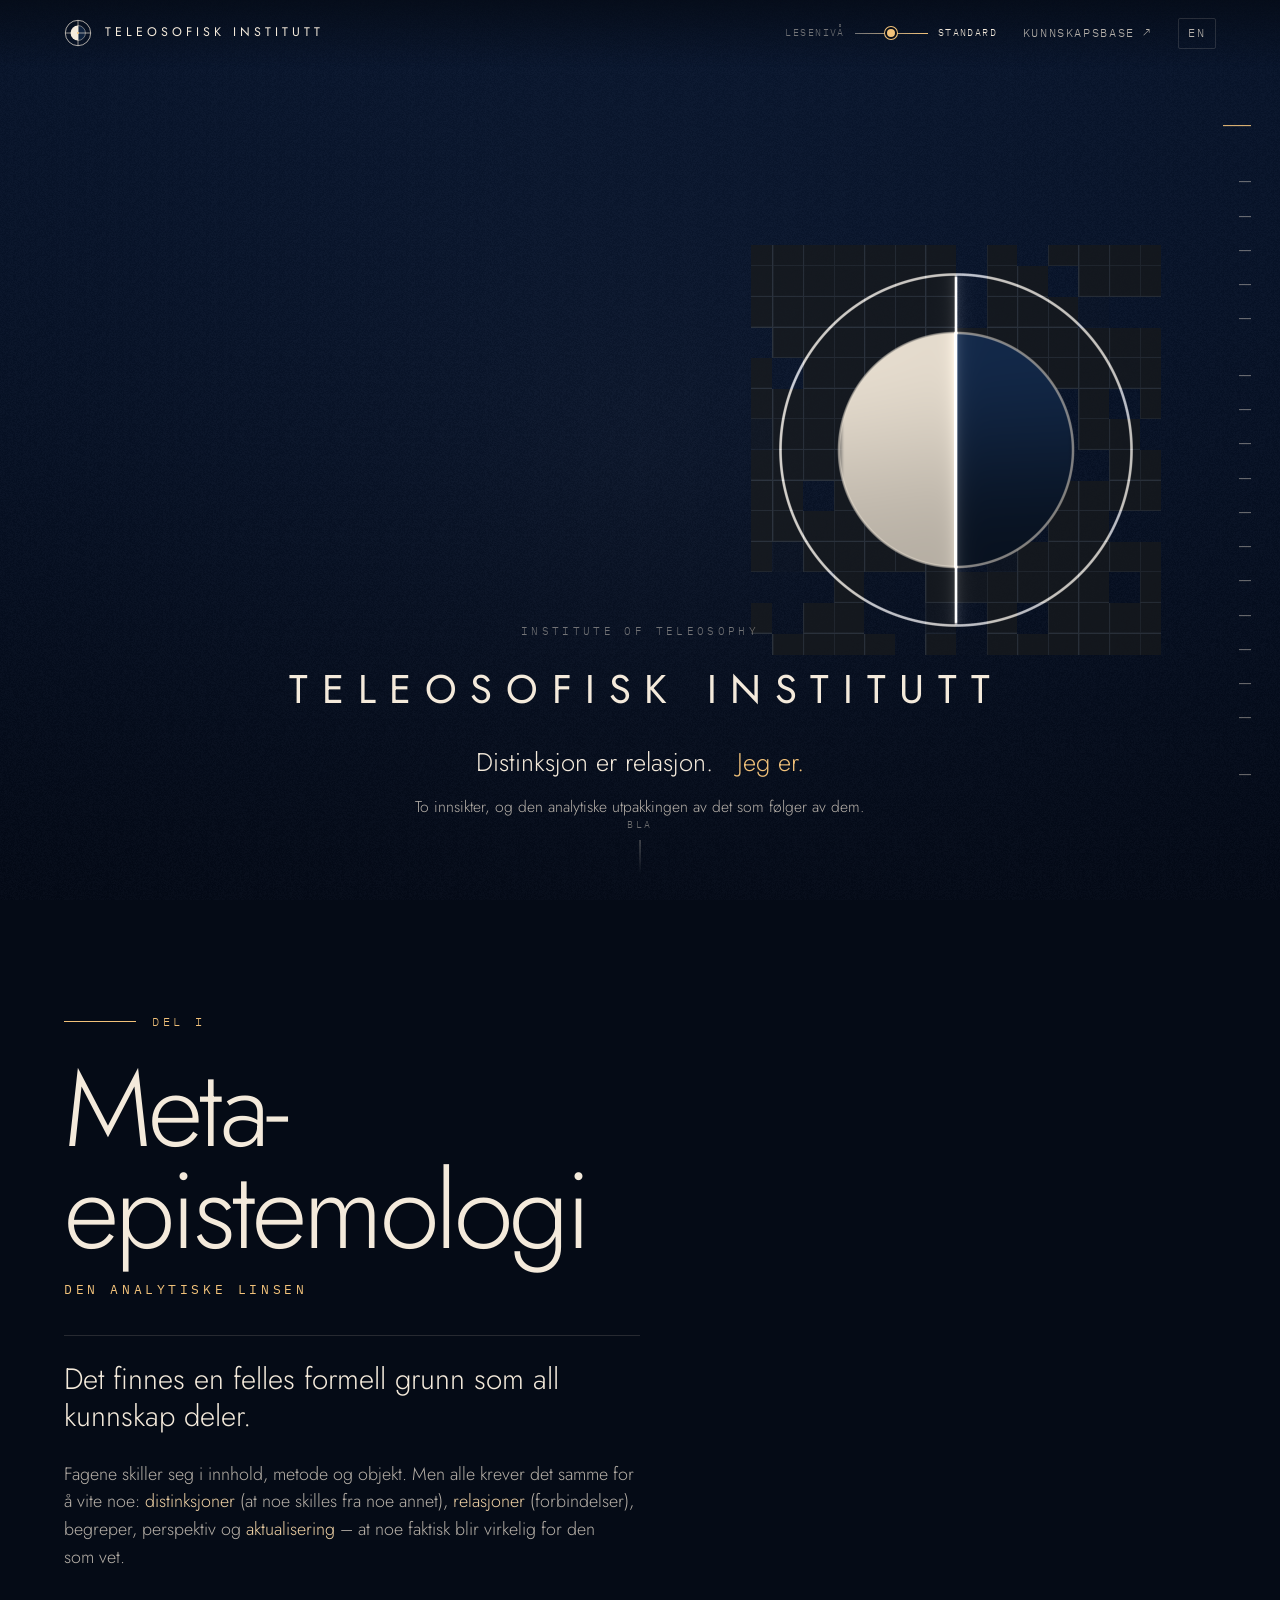
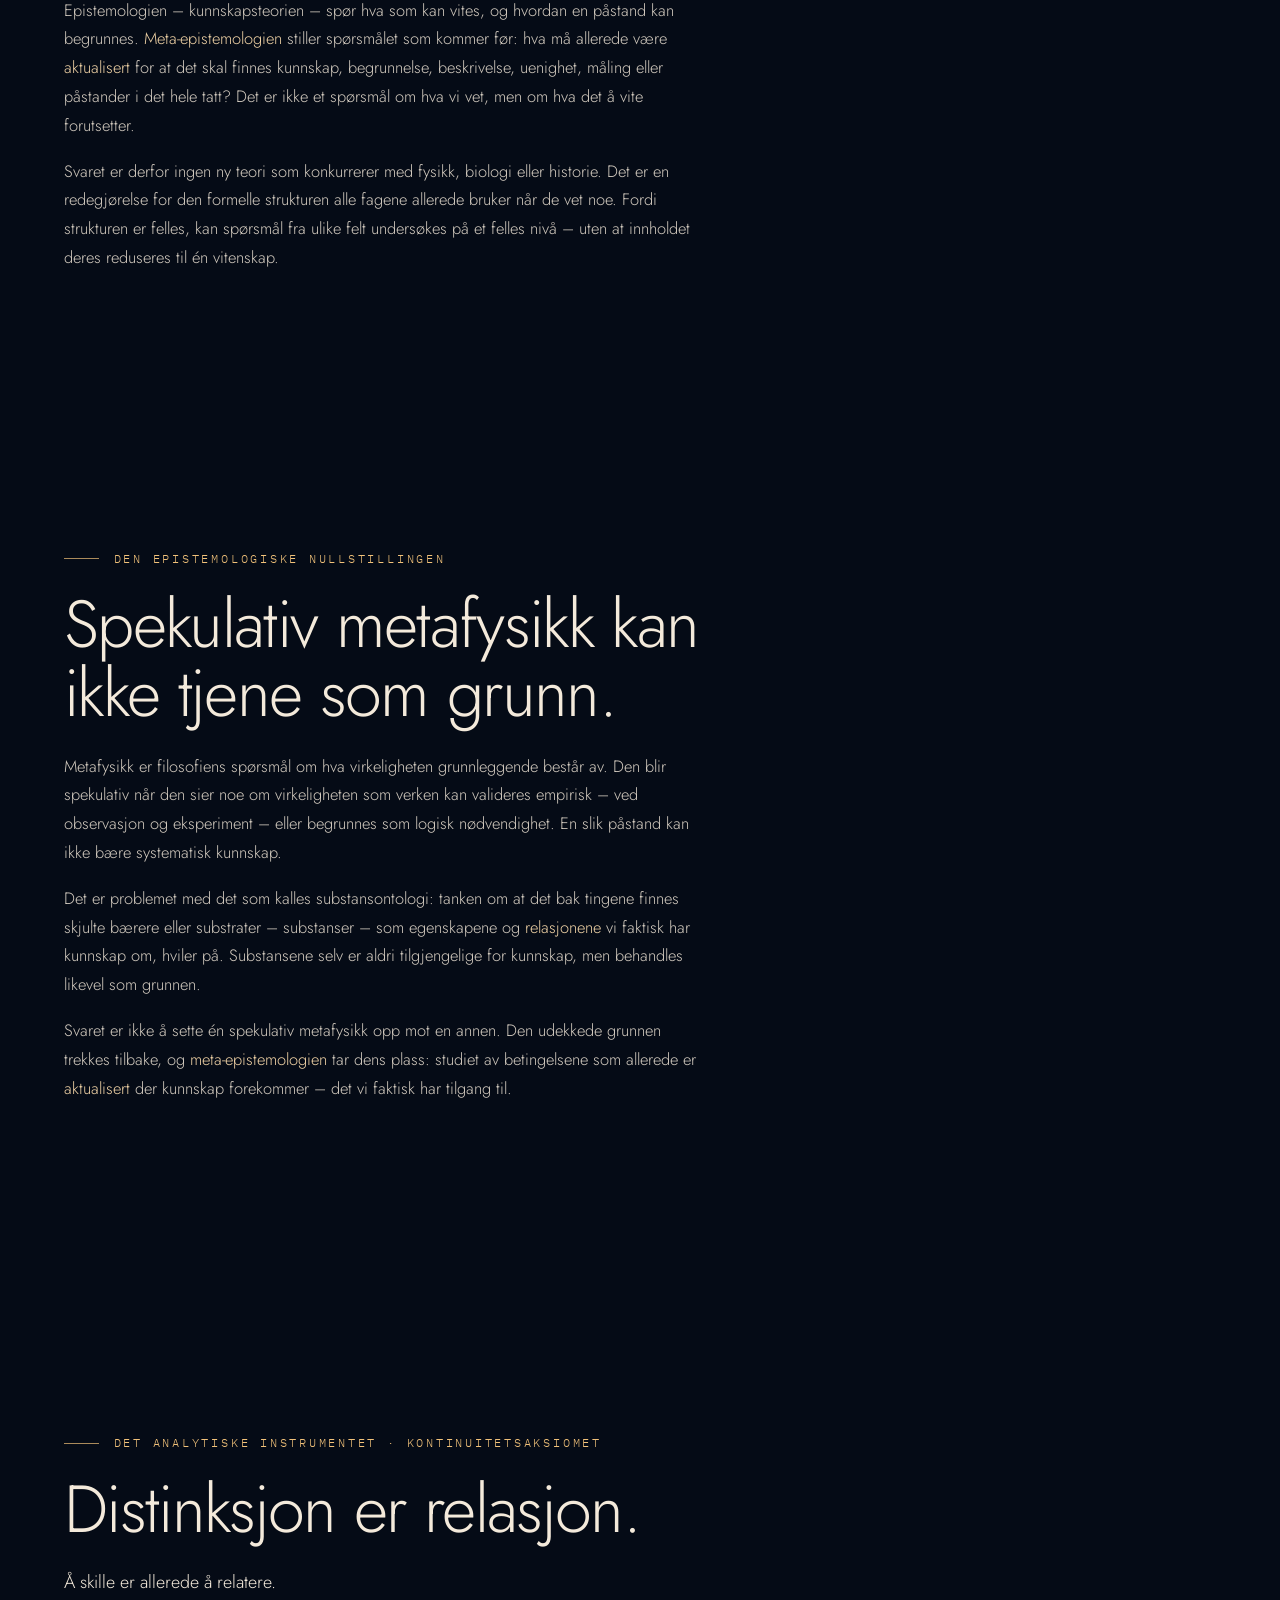
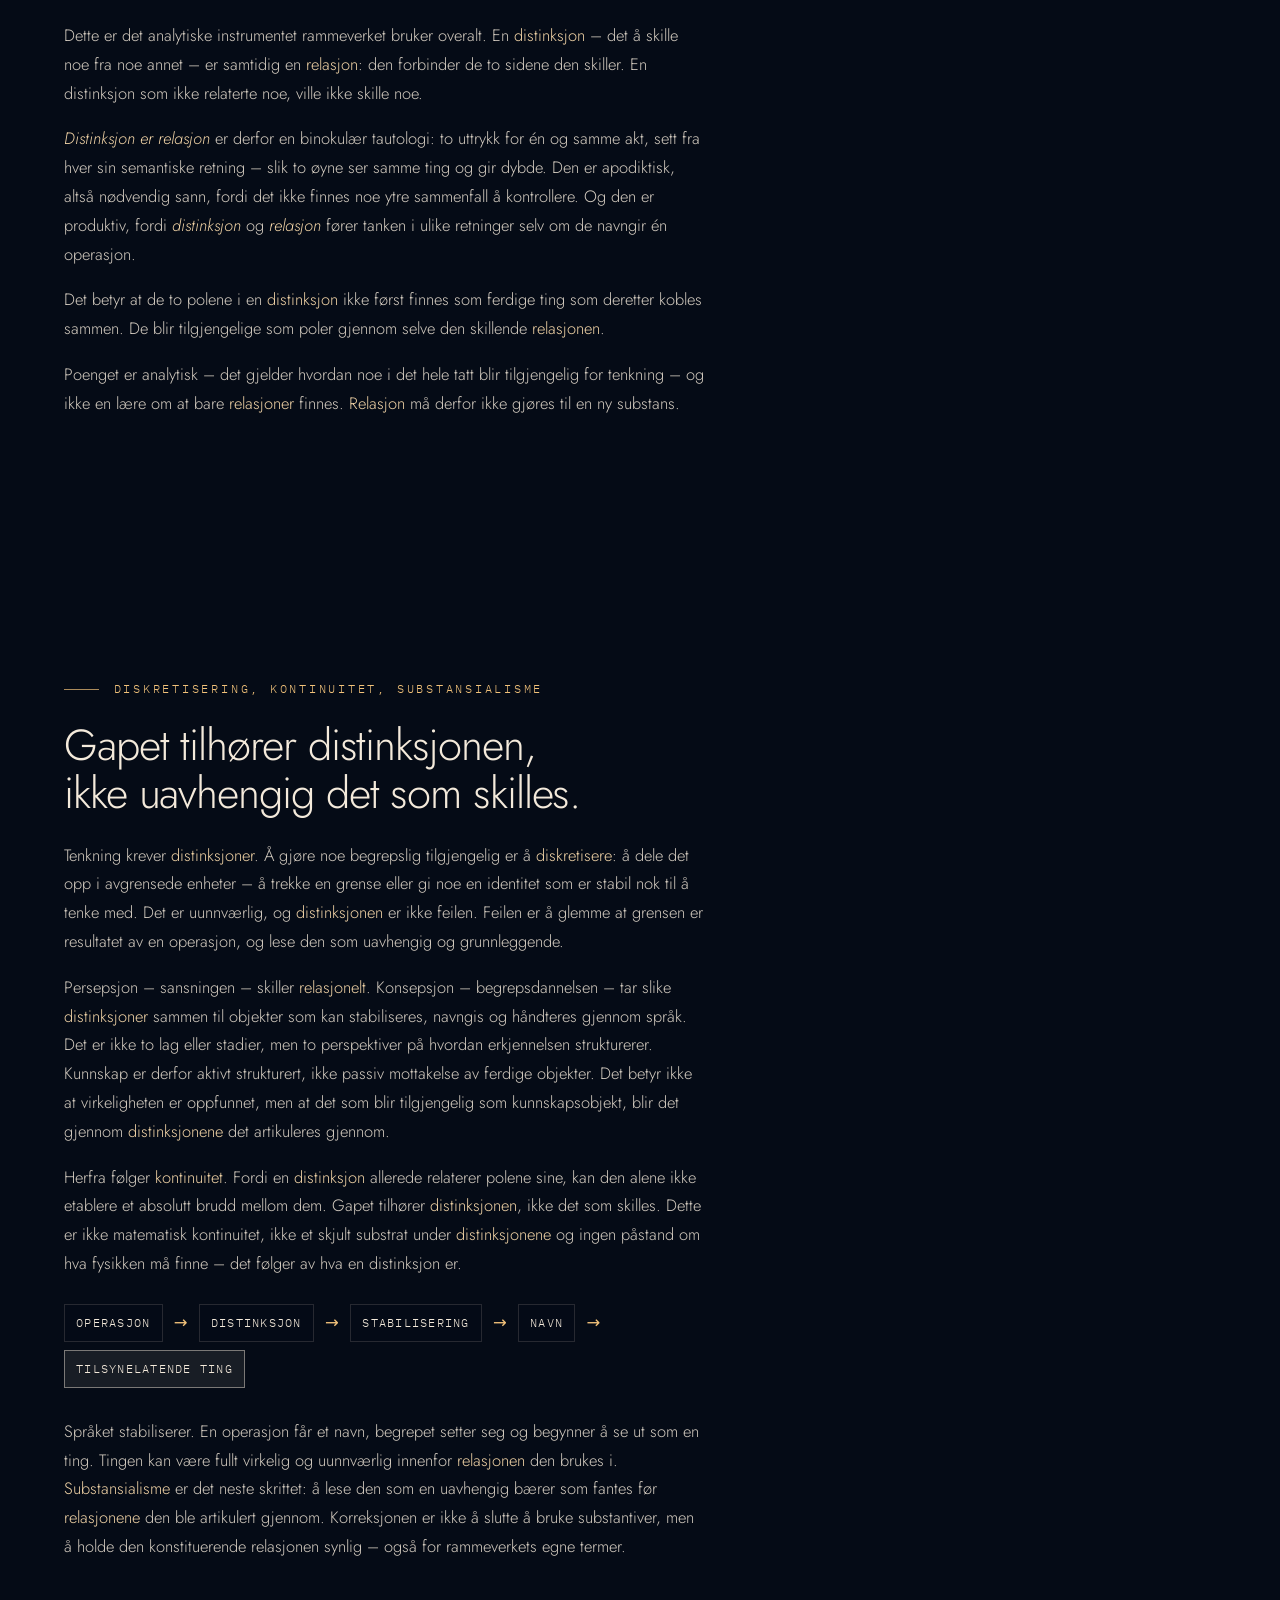
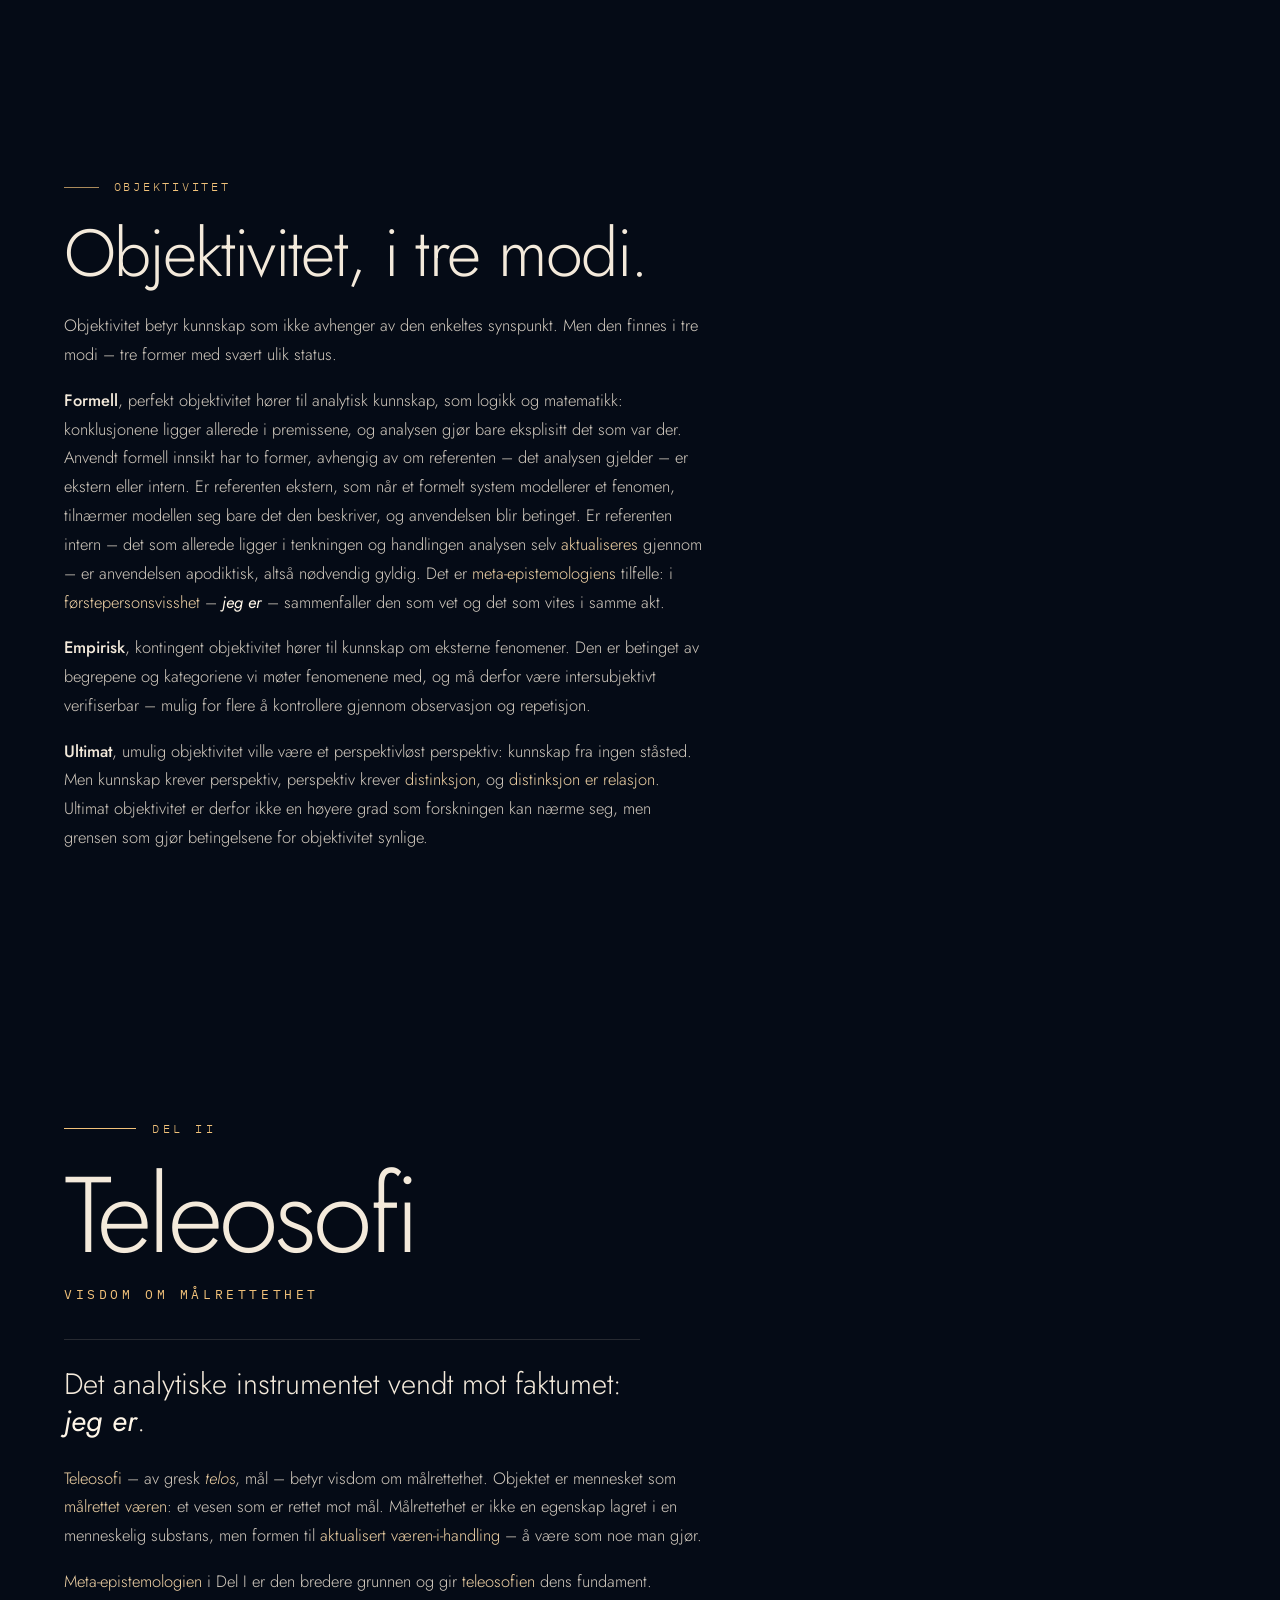
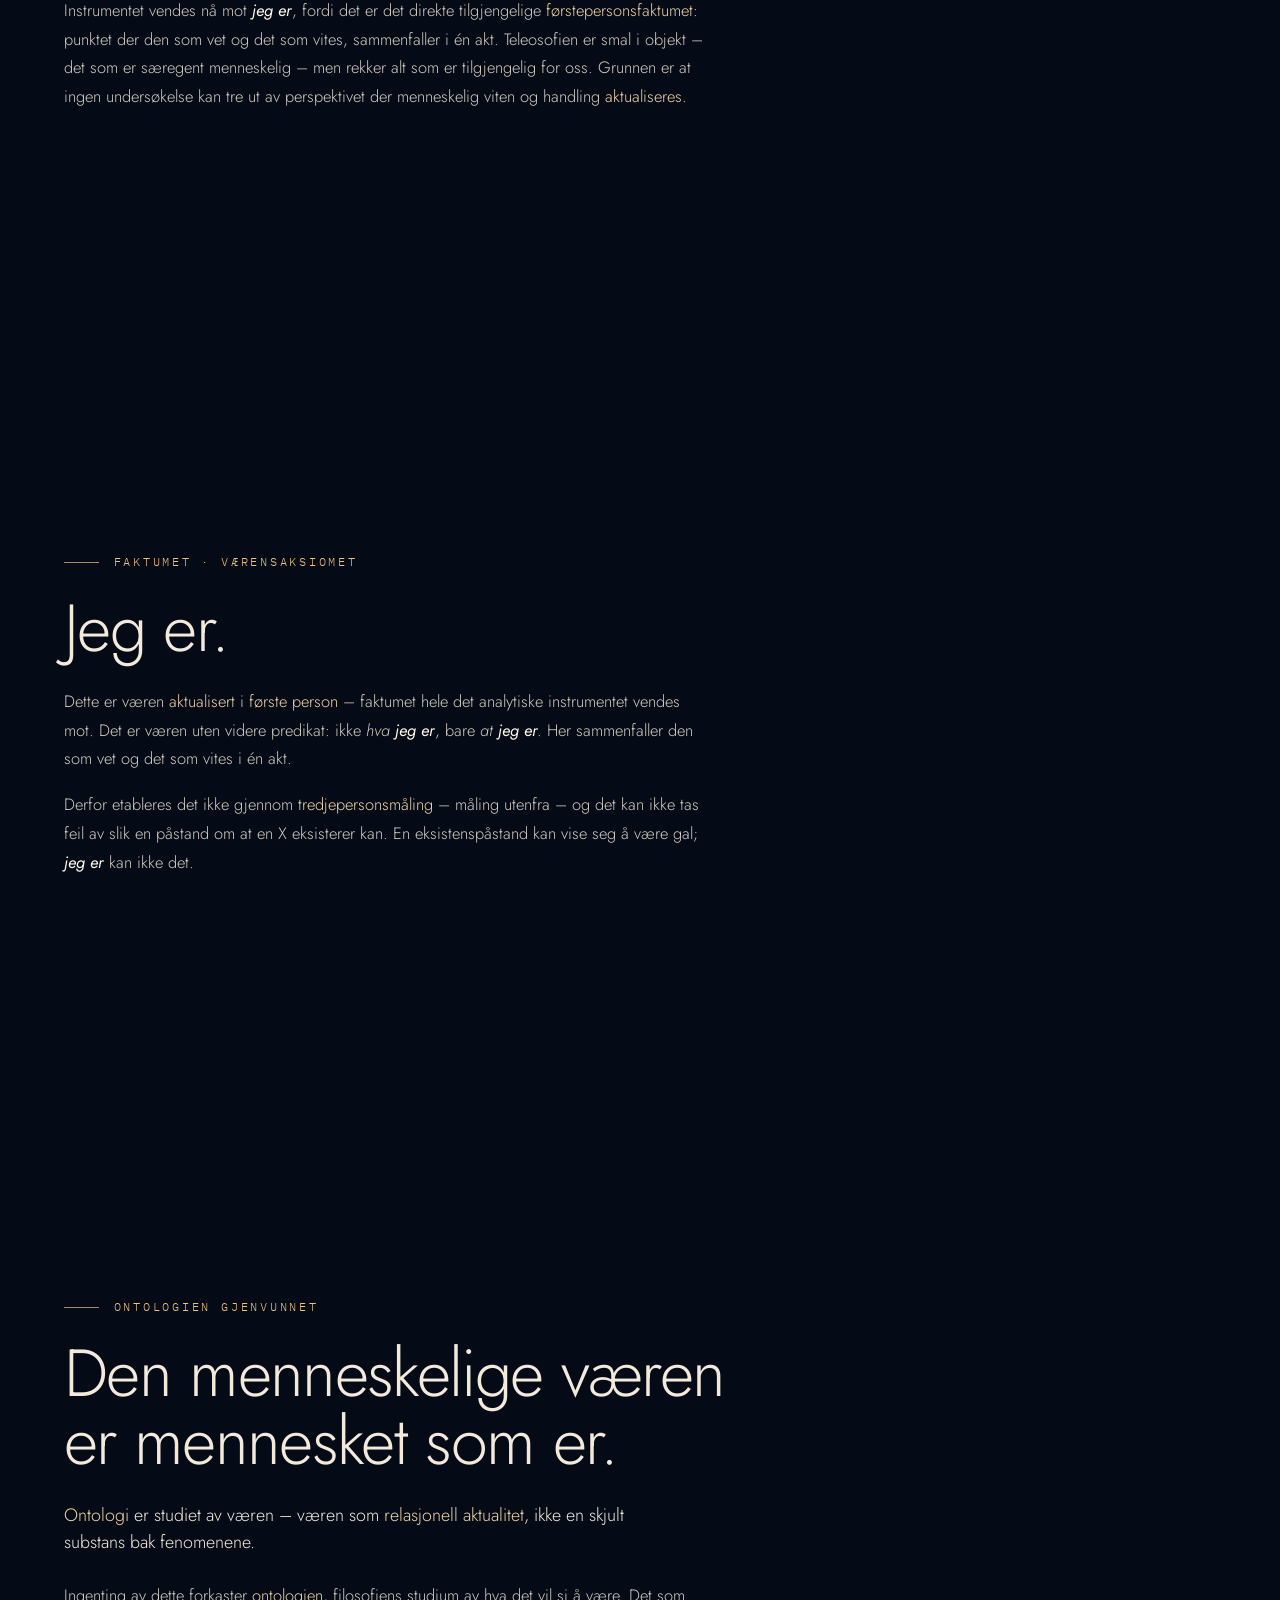
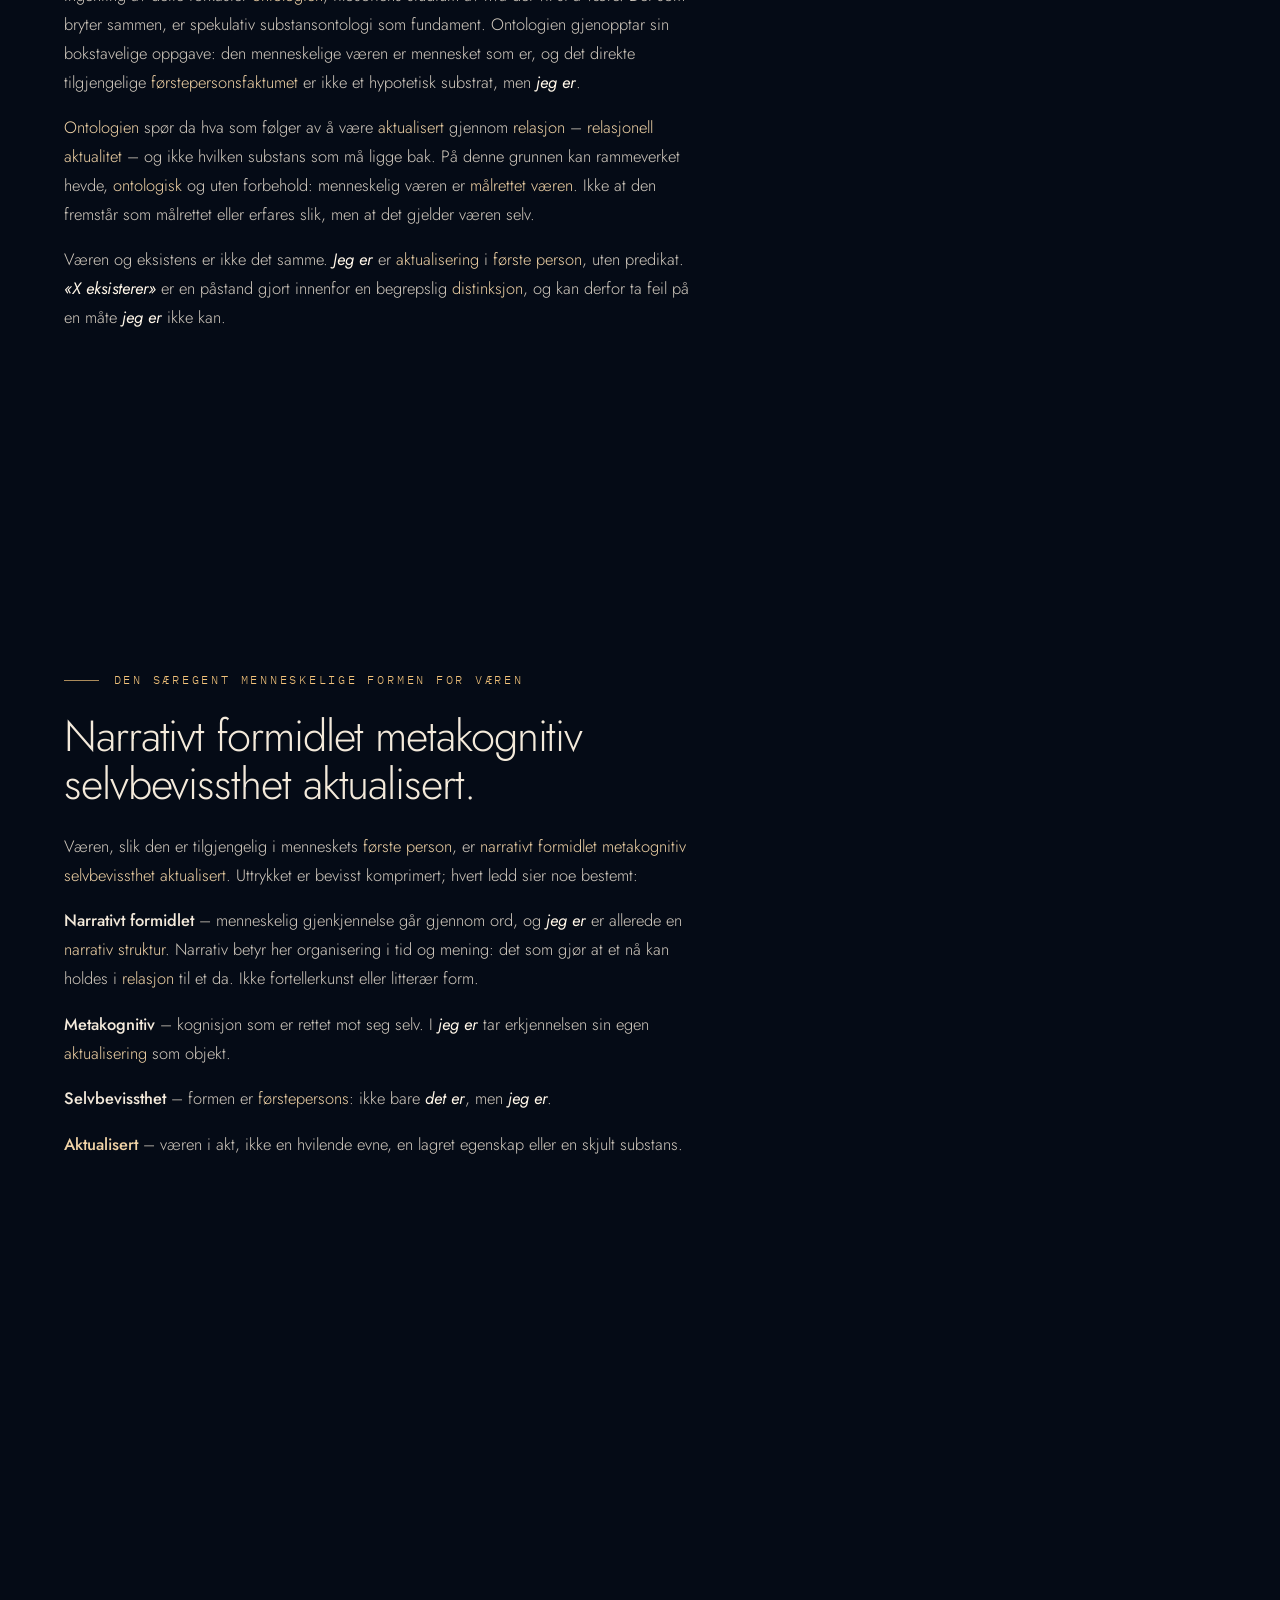
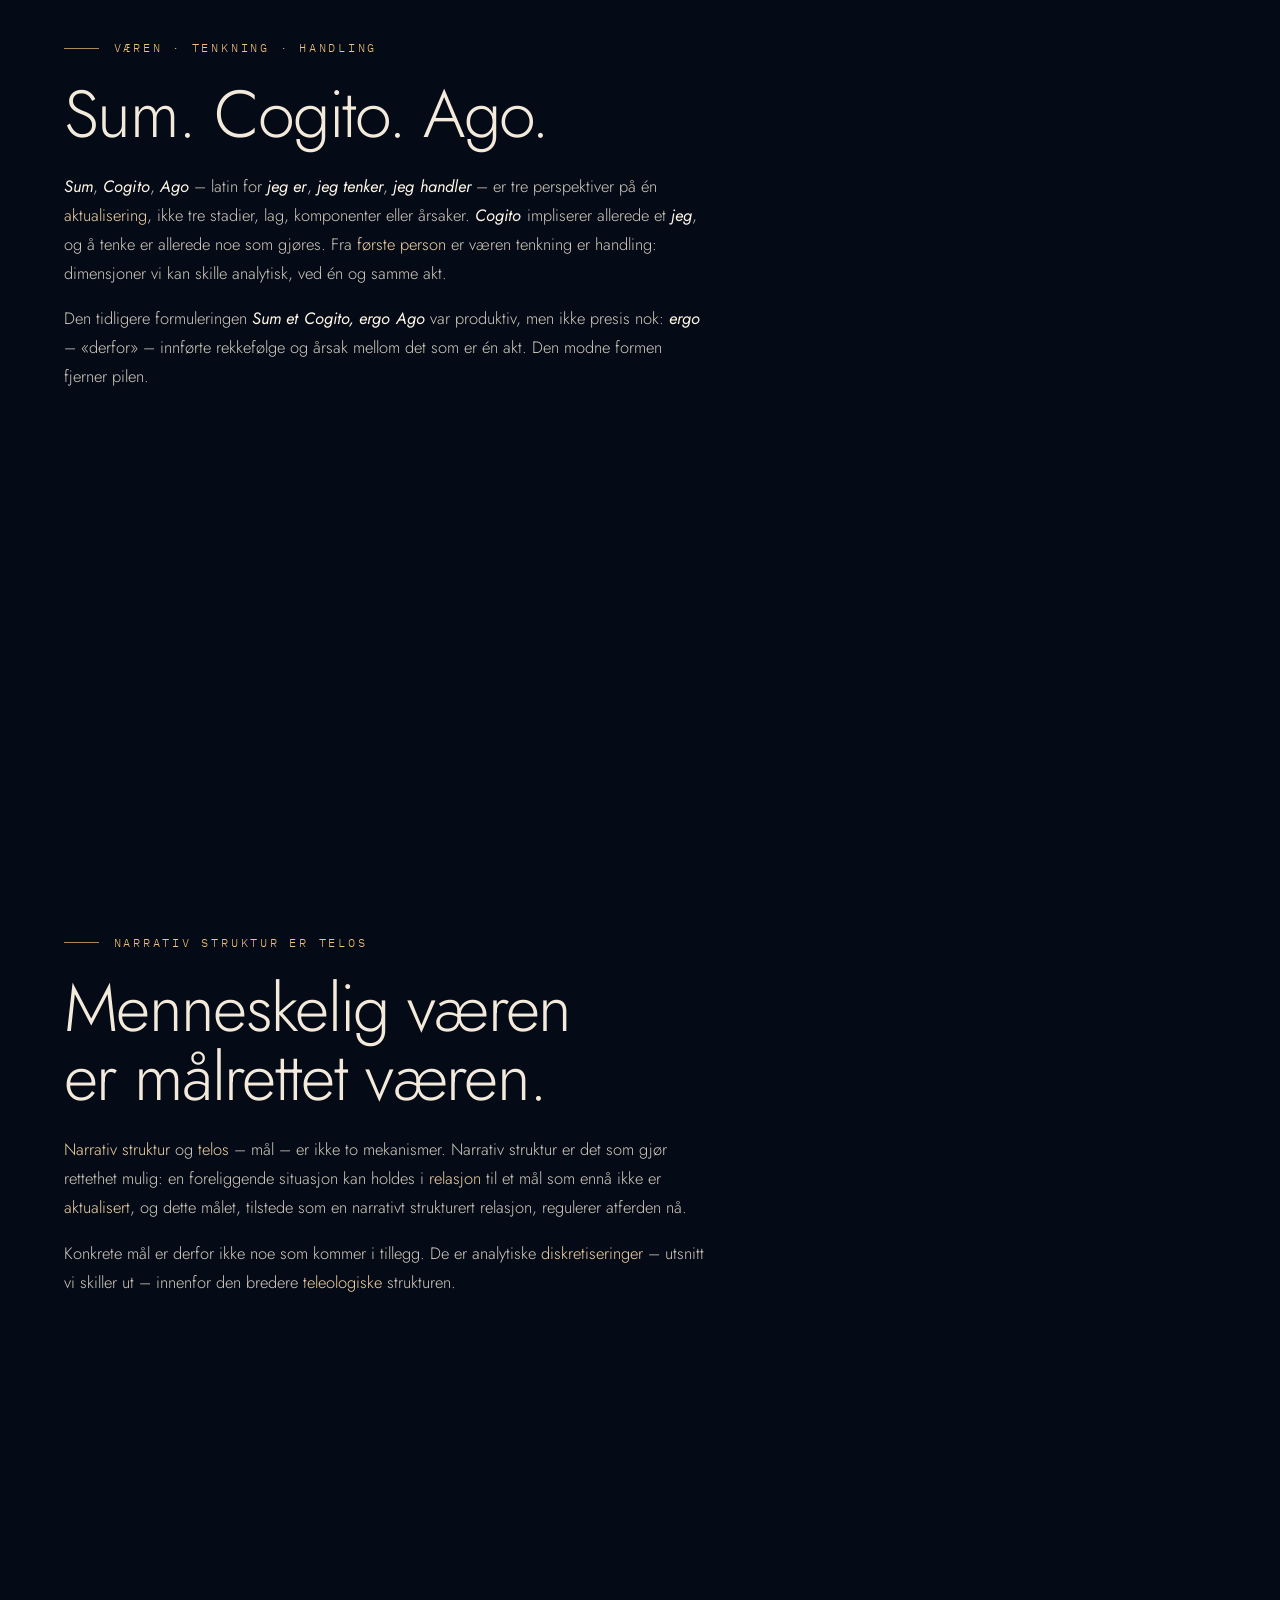
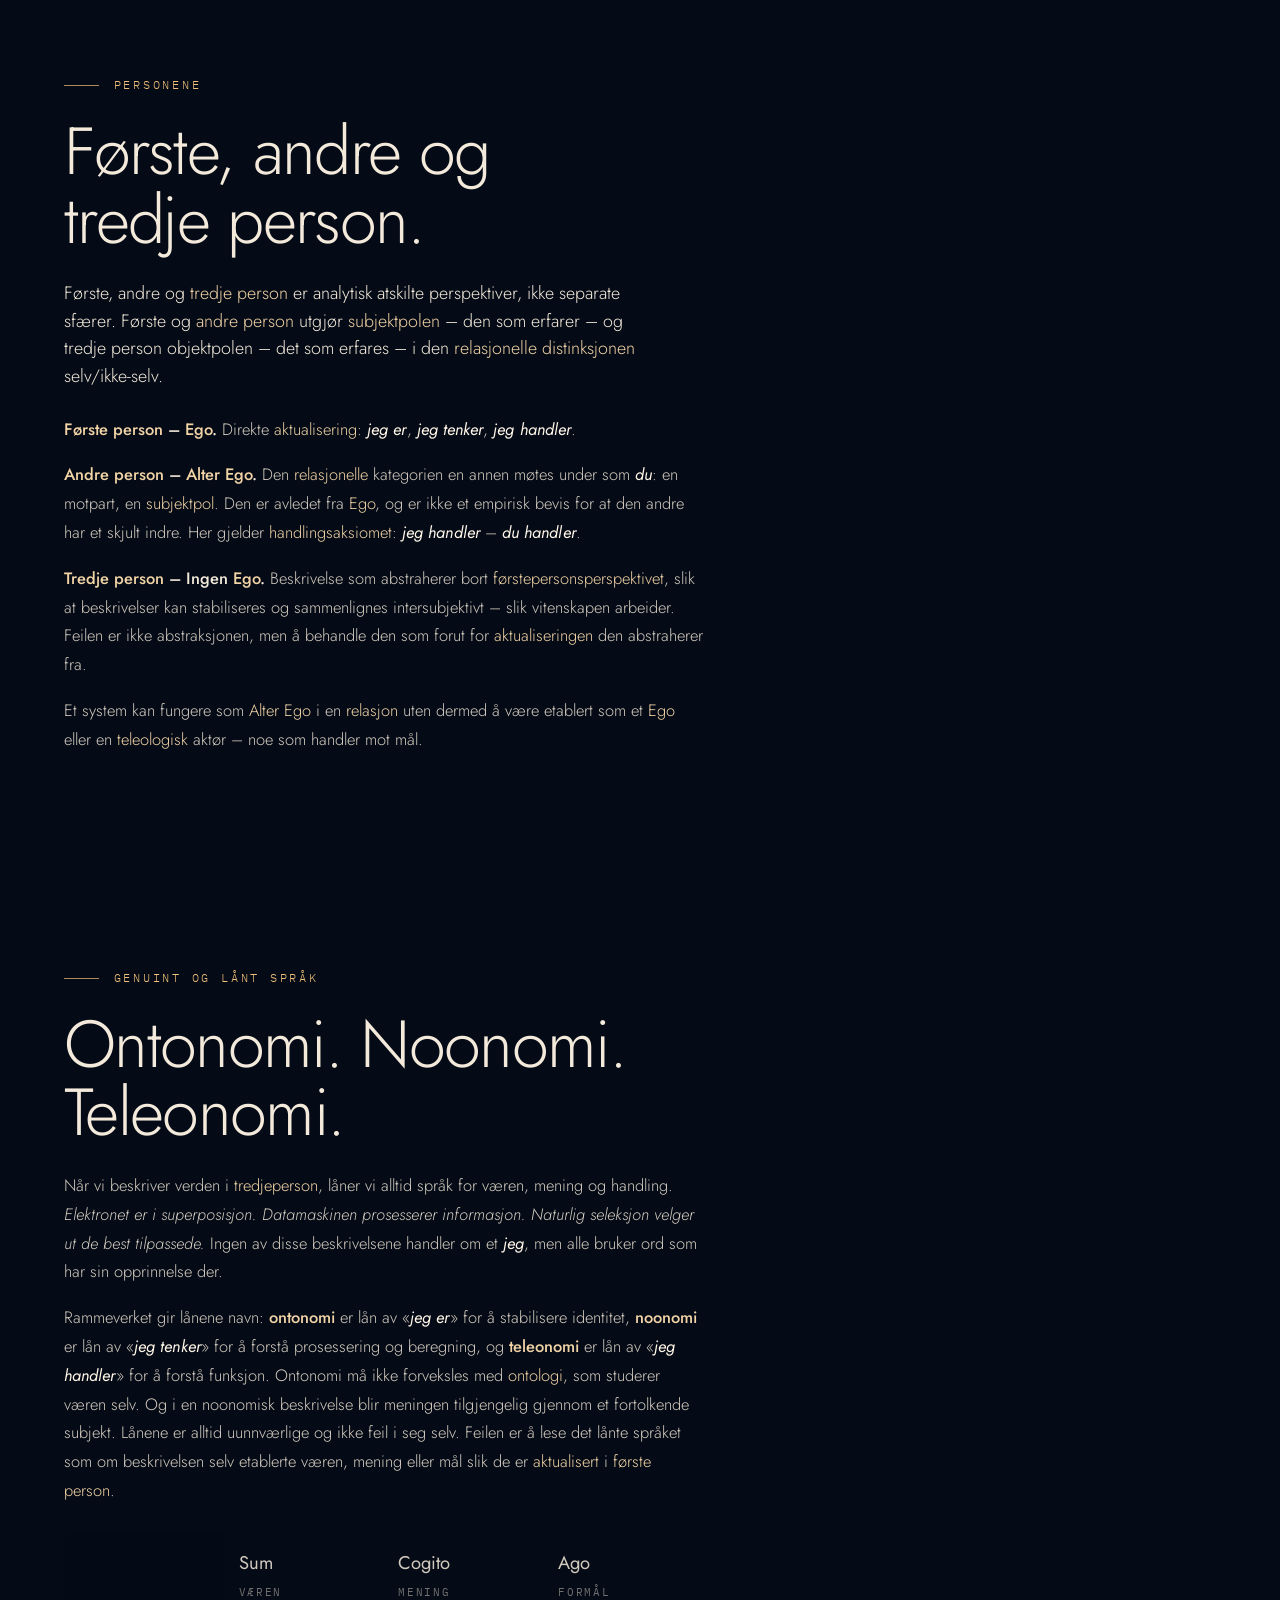
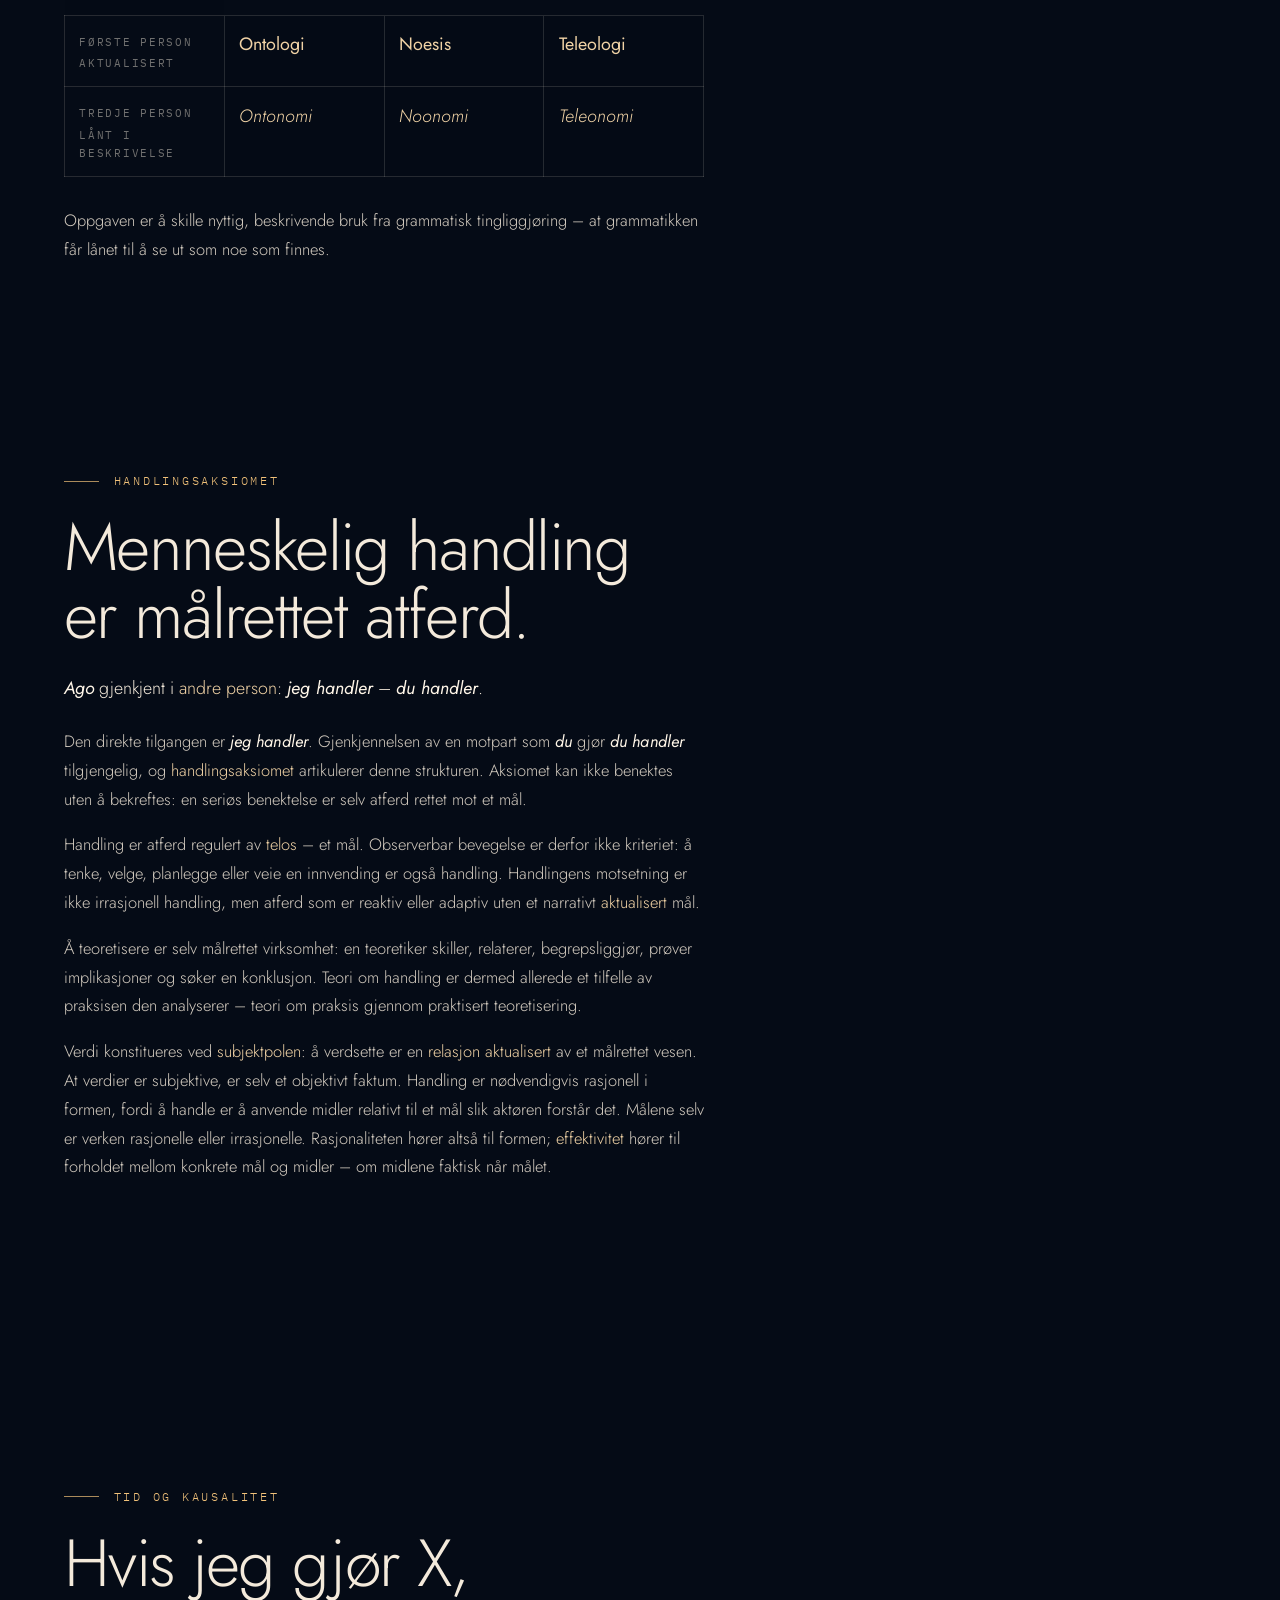
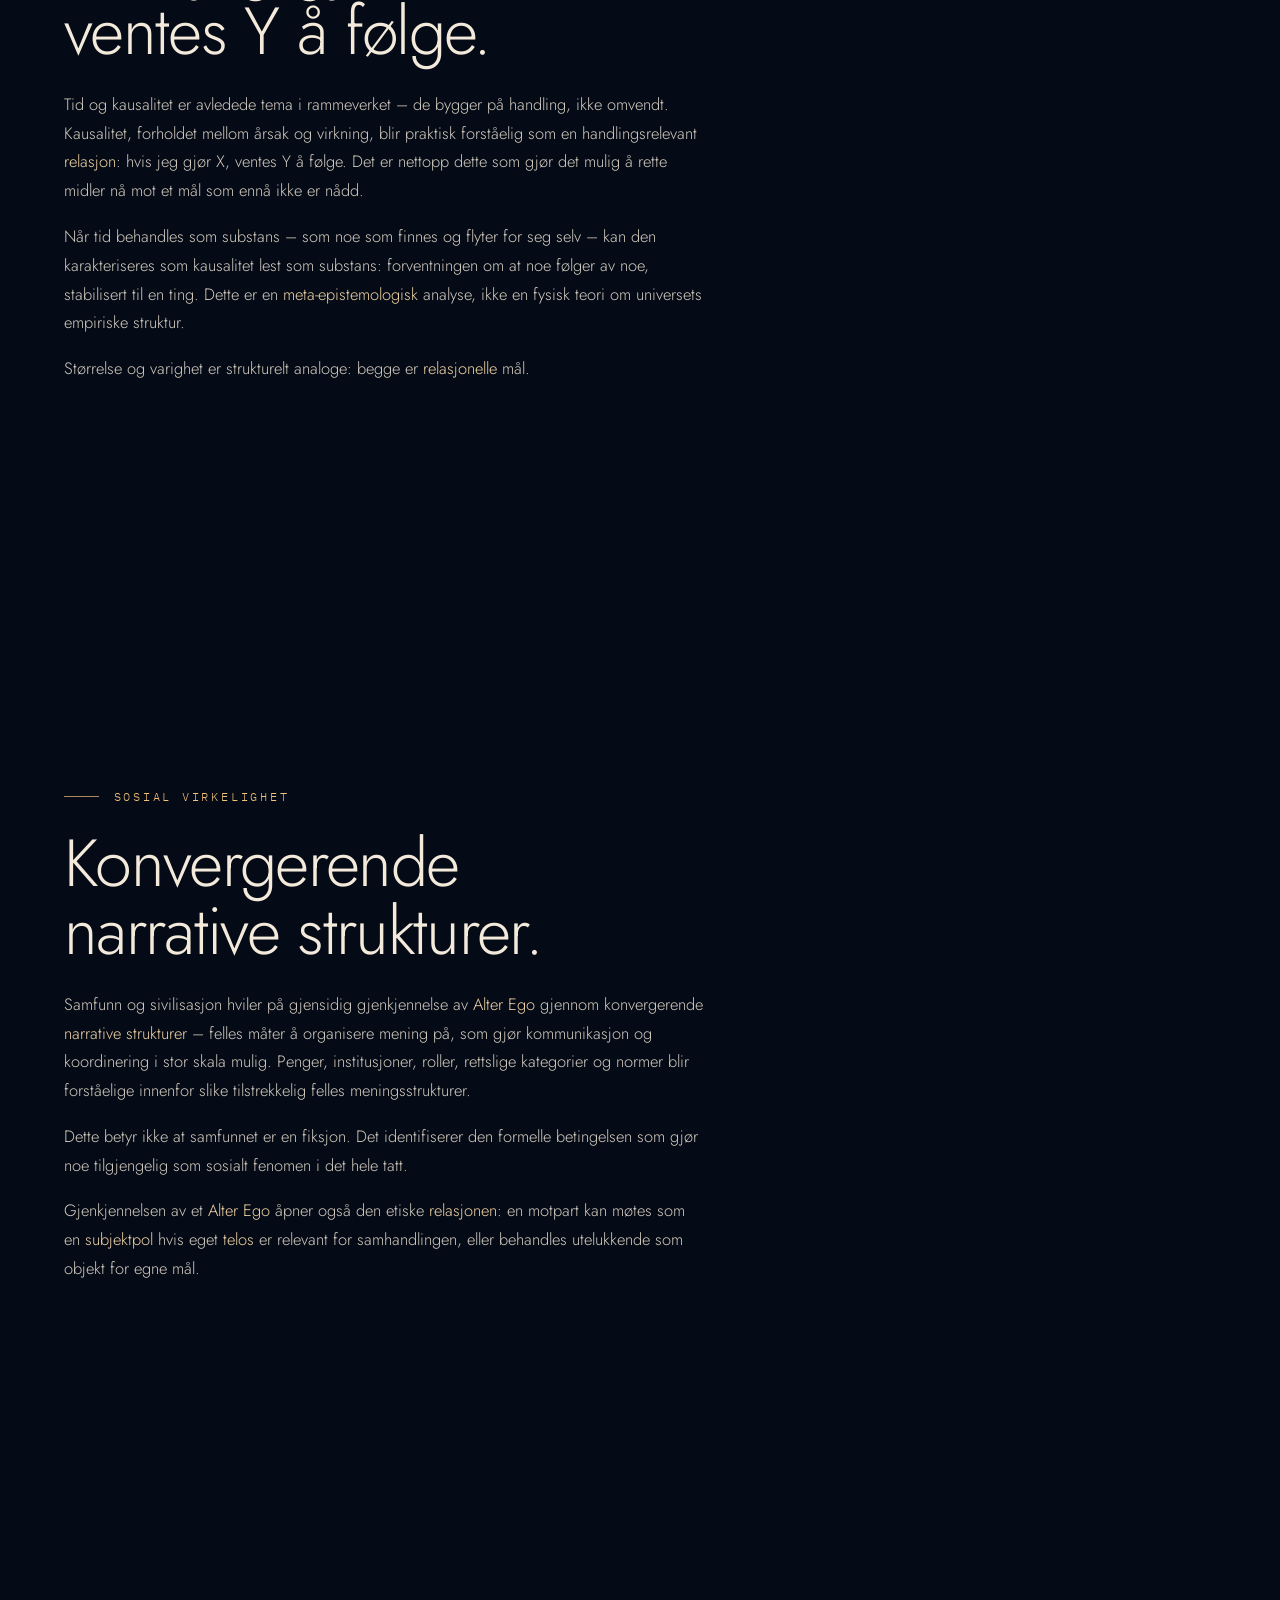
==== commit 249ea914: "Phones: the reading-level button is the slider knob itself Co-Authored-By: Claude Opus 5.5 <noreply@" ====
--- a/public/no.html
+++ b/public/no.html
@@ -35,7 +35,7 @@
 <link href="https://fonts.googleapis.com" rel="preconnect"/>
 <link crossorigin="" href="https://fonts.gstatic.com" rel="preconnect"/>
 <link href="https://fonts.googleapis.com/css2?family=IBM+Plex+Mono:wght@400&amp;family=Jost:ital,wght@0,300;0,400;0,500;1,300;1,400&amp;display=swap" rel="stylesheet"/>
-<link href="styles.css?v=debbd9eba2" rel="stylesheet"/>
+<link href="styles.css?v=1a9b045c29" rel="stylesheet"/>
 <script>document.documentElement.className += " js"; try { var lv = localStorage.getItem("level"); if (lv === "1" || lv === "2" || lv === "3") document.documentElement.setAttribute("data-level", lv); } catch (e) {} setTimeout(function () { if (!window.fieldReady) document.documentElement.className = document.documentElement.className.replace(" js", ""); }, 4000);</script>
 <script data-domains="instituteofteleosophy.org,teleosofiskinstitutt.no" data-website-id="b97d4ee5-205d-4a35-af86-c001f4d36a56" defer="" src="https://cloud.umami.is/script.js"></script>
 </head>
@@ -51,7 +51,7 @@
 </a>
 <p aria-hidden="true" class="partbar"><span data-p="1"><b>I</b>Meta-epistemologi</span><span data-p="2"><b>II</b>Teleosofi</span></p>
 <nav aria-label="Site" class="bar-links">
-<div class="level-wrap"><button aria-controls="level-panel" aria-expanded="false" aria-label="Lesenivå" class="level-toggle" title="Lesenivå" type="button">Aa</button> <label class="level" id="level-panel" title="Lesenivå"><span class="level-label">Lesenivå</span><input aria-label="Lesenivå" data-names="Enkel|Standard|Teknisk" max="3" min="1" step="1" type="range" value="2"/><span aria-hidden="true" class="level-name">Standard</span></label></div>
+<div class="level-wrap"><button aria-controls="level-panel" aria-expanded="false" aria-label="Lesenivå" class="level-toggle" title="Lesenivå" type="button"></button> <label class="level" id="level-panel" title="Lesenivå"><span class="level-label">Lesenivå</span><input aria-label="Lesenivå" data-names="Enkel|Standard|Teknisk" max="3" min="1" step="1" type="range" value="2"/><span aria-hidden="true" class="level-name">Standard</span></label></div>
 <a class="kb" href="https://meta-epistemology.org">Kunnskapsbase <span aria-hidden="true">↗</span></a>
 <a class="lang" href="https://instituteofteleosophy.org/" hreflang="en" lang="en" title="English">EN</a>
 </nav>
--- a/public/styles.css
+++ b/public/styles.css
@@ -293,9 +293,12 @@
 .level-toggle { display: none; }
 @media (max-width: 820px), (max-aspect-ratio: 5/4) and (max-width: 1180px) {
   .level-wrap { display: block; position: relative; }
-  html.js .level-toggle { display: inline-flex; align-items: center; height: 2.1rem; font: inherit; font-family: var(--sans); font-size: 0.95rem; line-height: 1; color: var(--cream-2); background: none; border: 1px solid var(--line); border-radius: 2px; padding: 0 0.55rem; cursor: pointer; }
+  /* the button is the slider's knob on its own */
+  html.js .level-toggle { display: inline-flex; align-items: center; justify-content: center; width: 2.1rem; height: 2.1rem; padding: 0; background: none; border: 0; cursor: pointer; }
+  .level-toggle::before { content: ""; width: 14px; height: 14px; border-radius: 50%; background: var(--gold); border: 2px solid var(--deep); box-shadow: 0 0 0 1px var(--gold); transition: box-shadow 0.2s ease; }
+  .level-wrap.open .level-toggle::before { box-shadow: 0 0 0 1px var(--gold), 0 0 0 5px rgba(242, 194, 122, 0.22); }
+  .level-toggle:focus-visible { outline: 2px solid var(--gold); outline-offset: 2px; border-radius: 50%; }
   .bar-links .lang { display: inline-flex; align-items: center; height: 2.1rem; padding-top: 0; padding-bottom: 0; }
-  .level-wrap.open .level-toggle { color: var(--gold); border-color: var(--gold); }
   html.js .level-wrap:not(.open) .level { display: none; }
   html.js .level-wrap.open .level {
     position: fixed; top: var(--bar); right: 0; left: 0; z-index: 30;
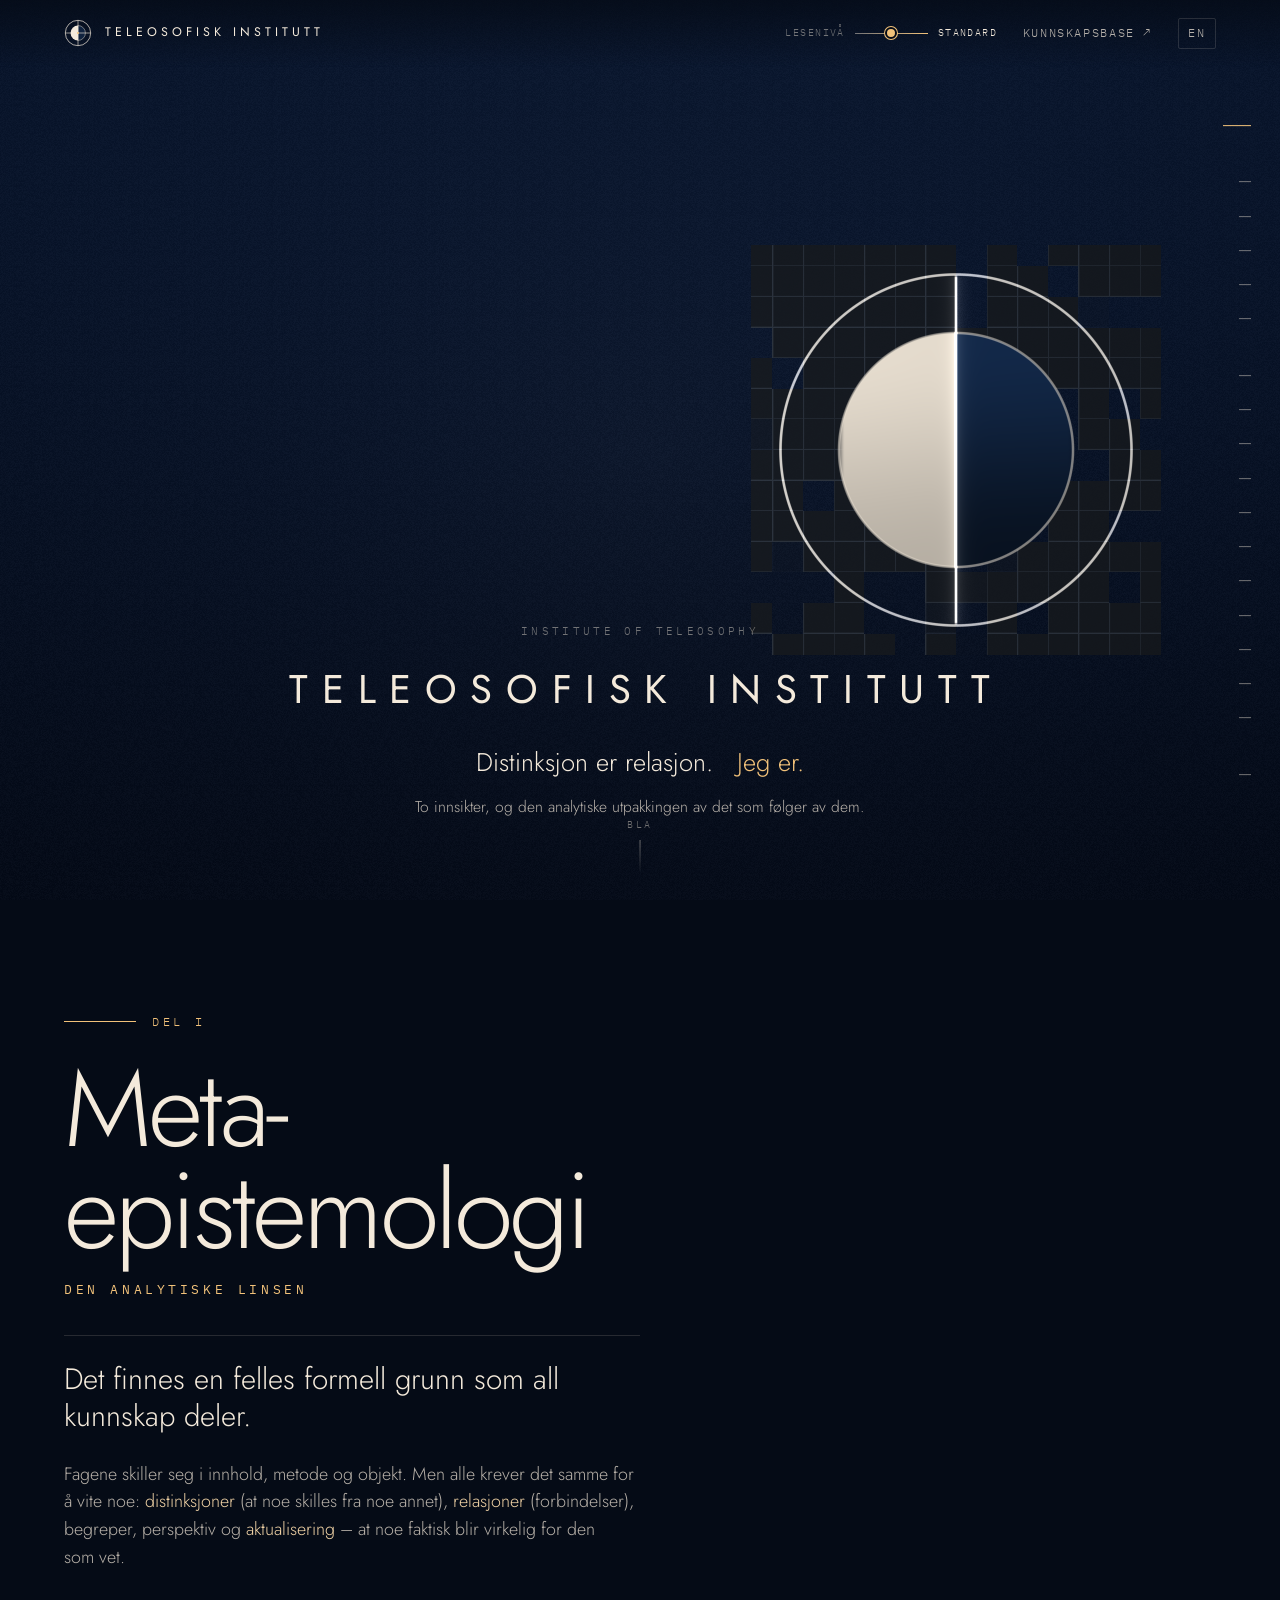
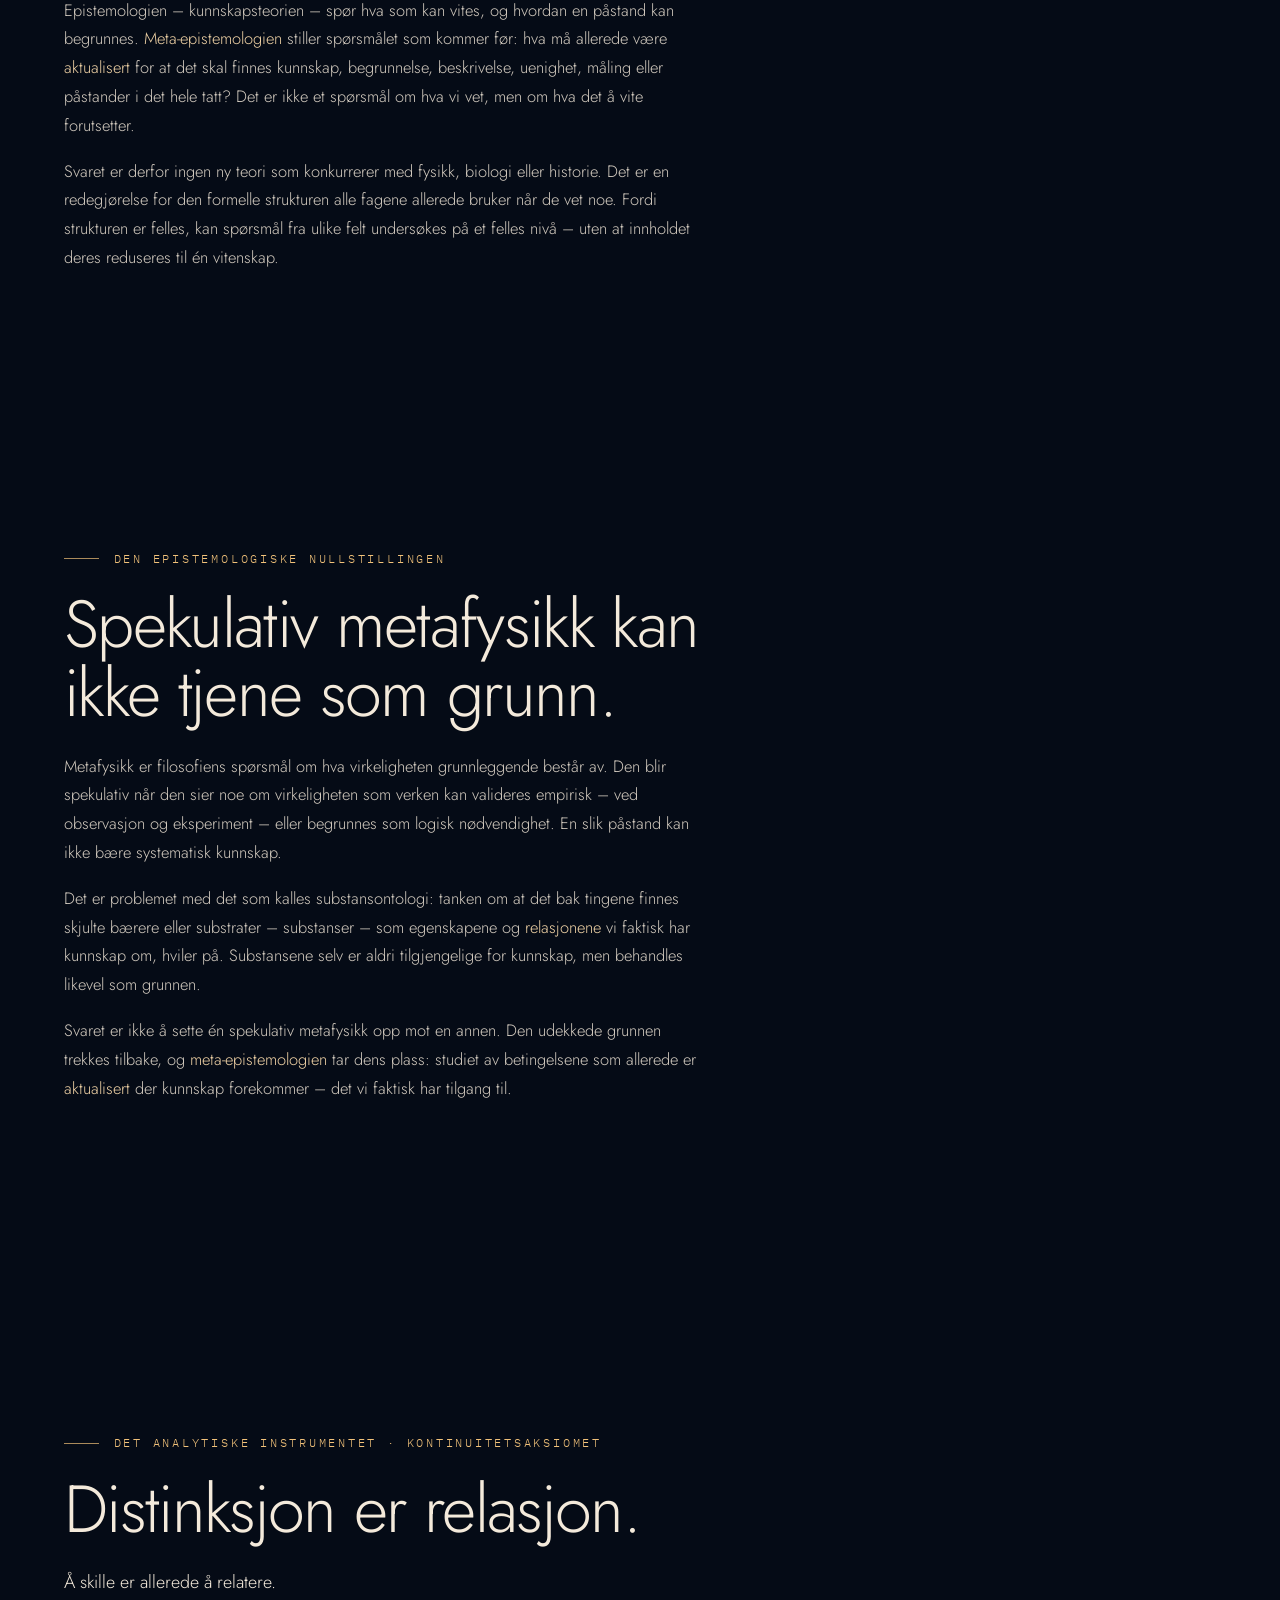
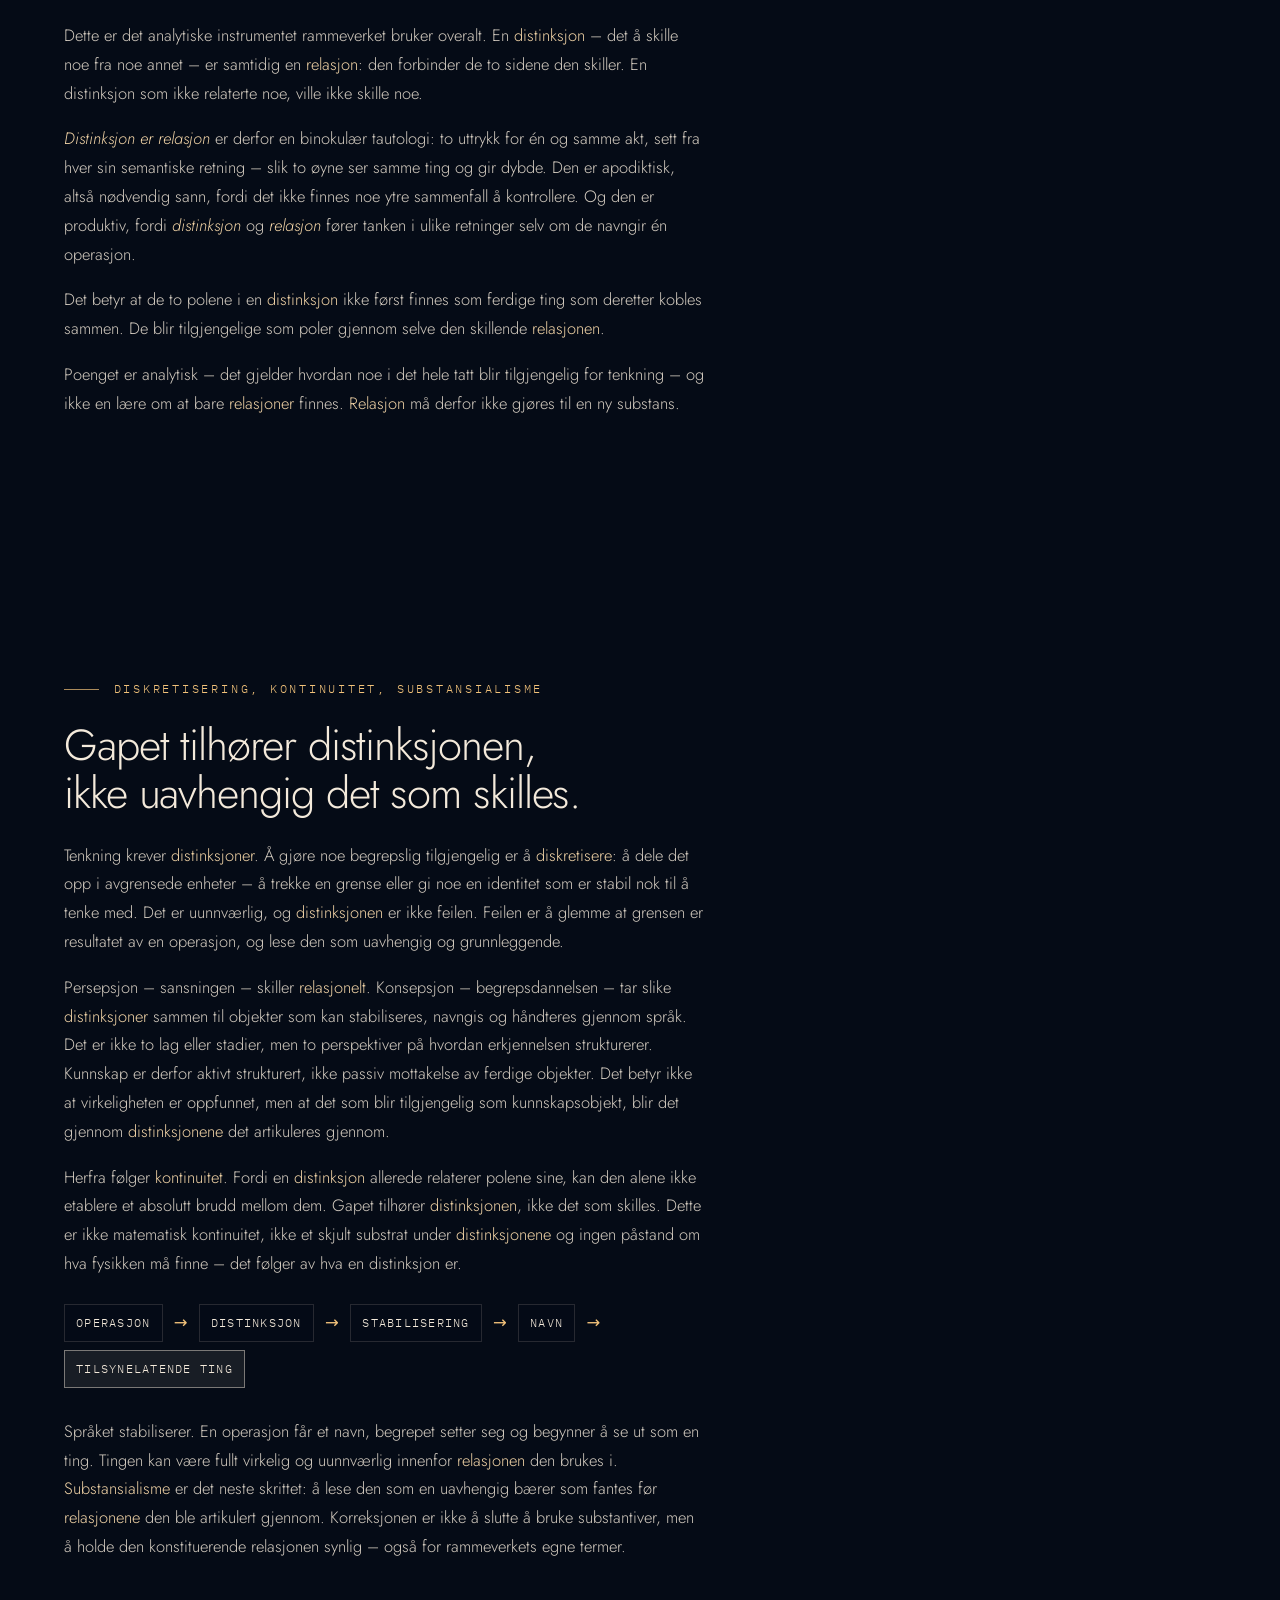
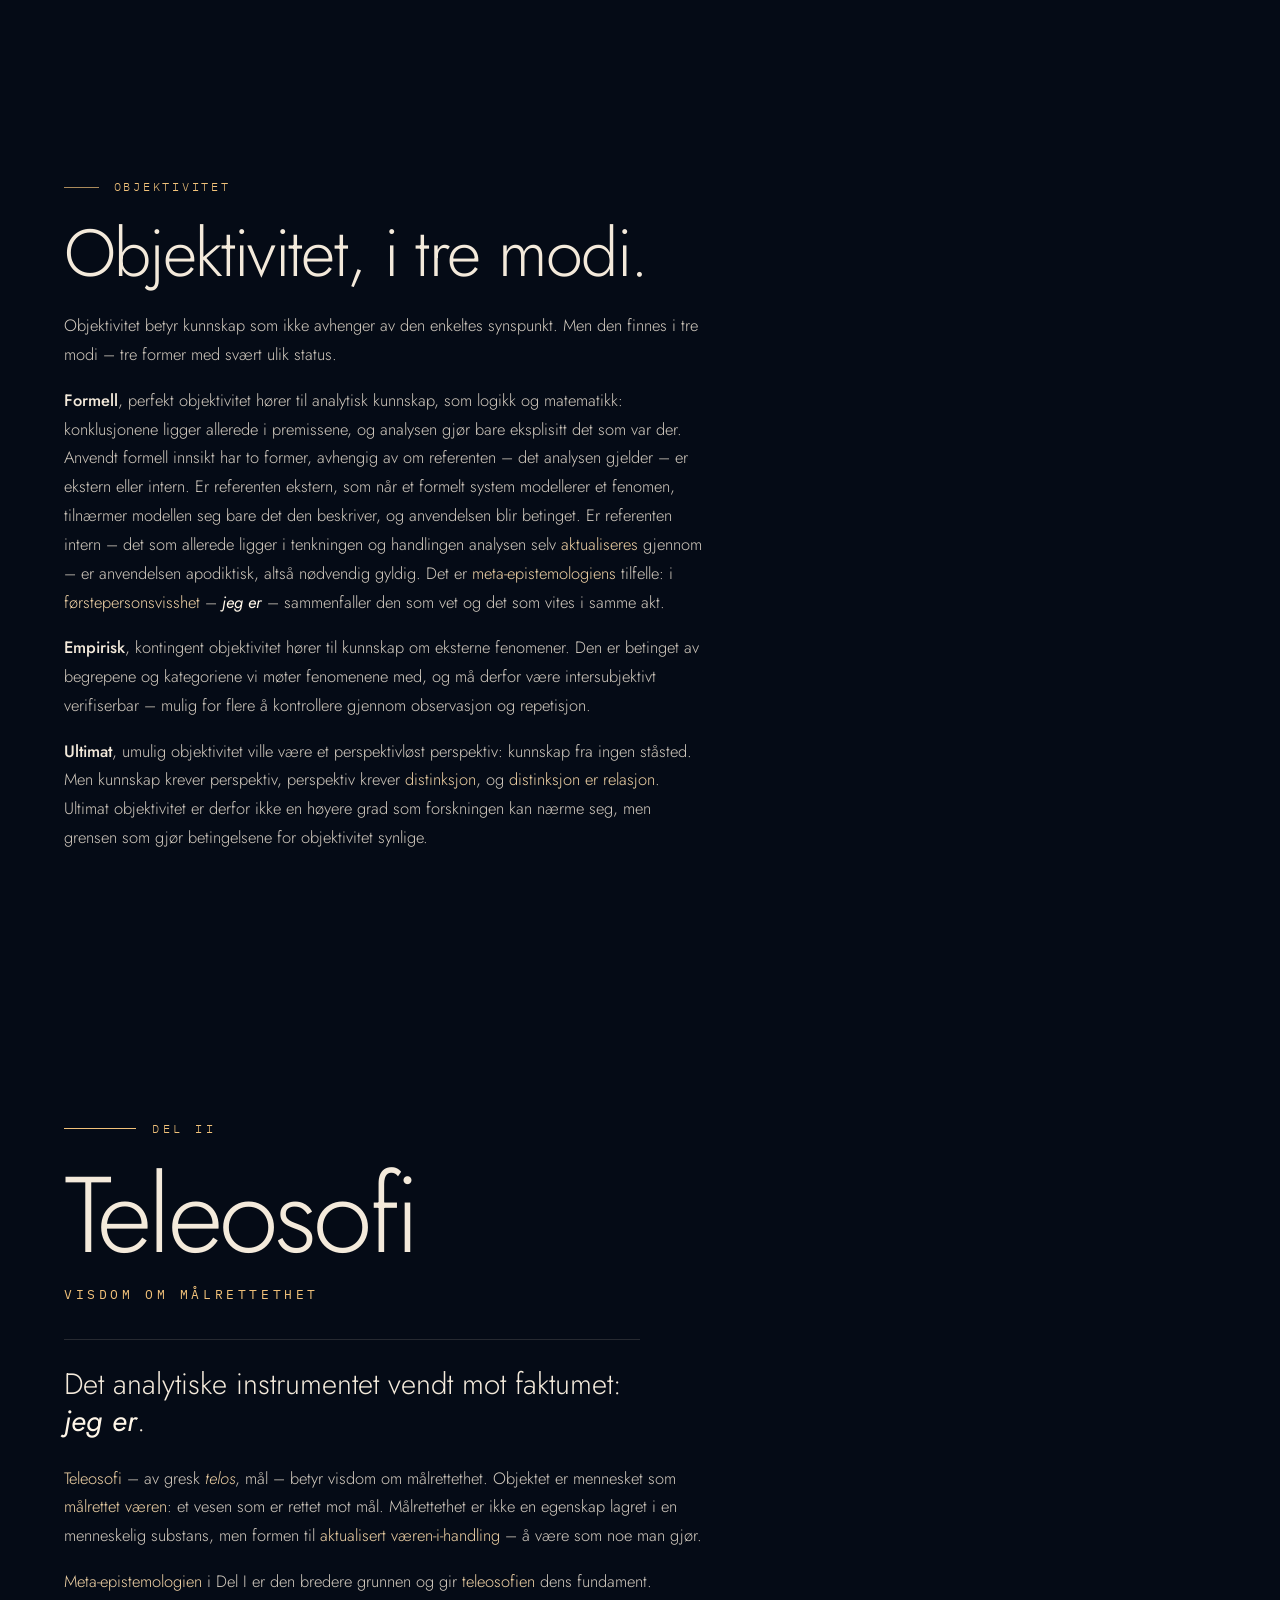
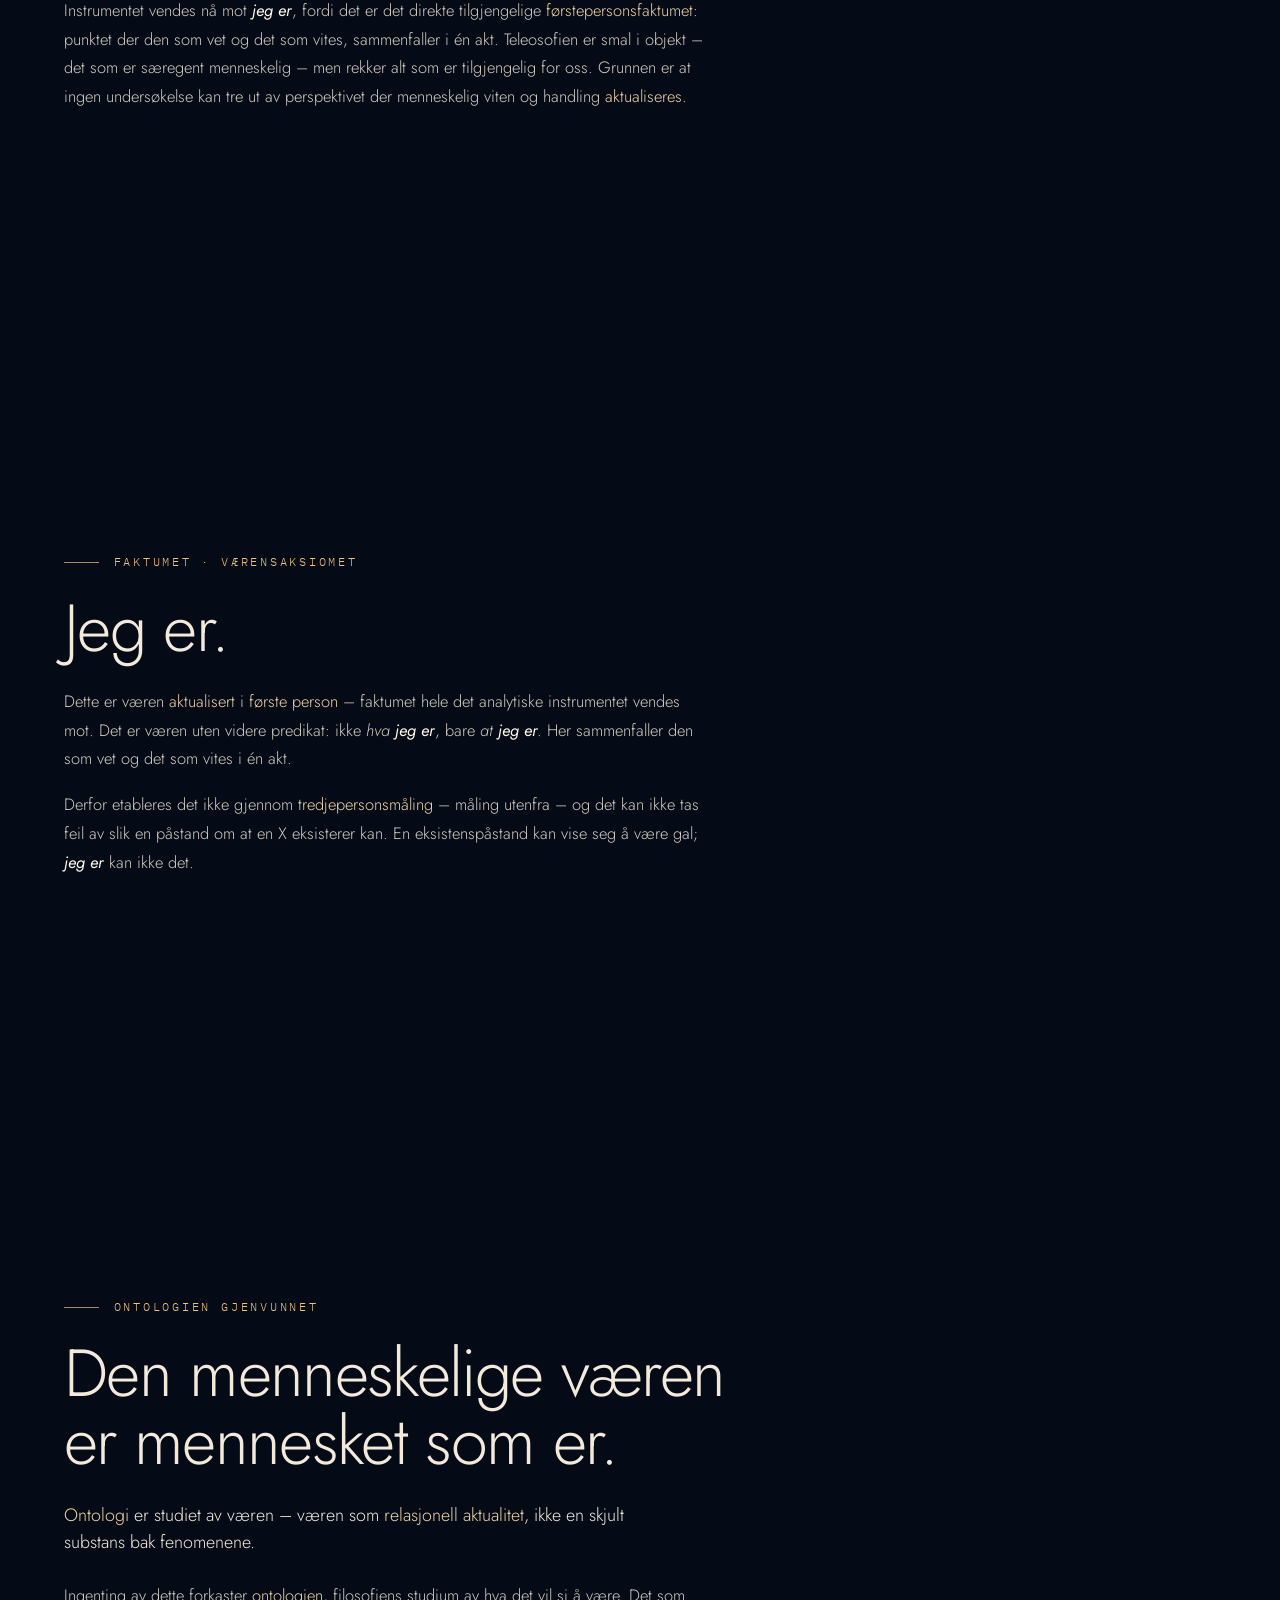
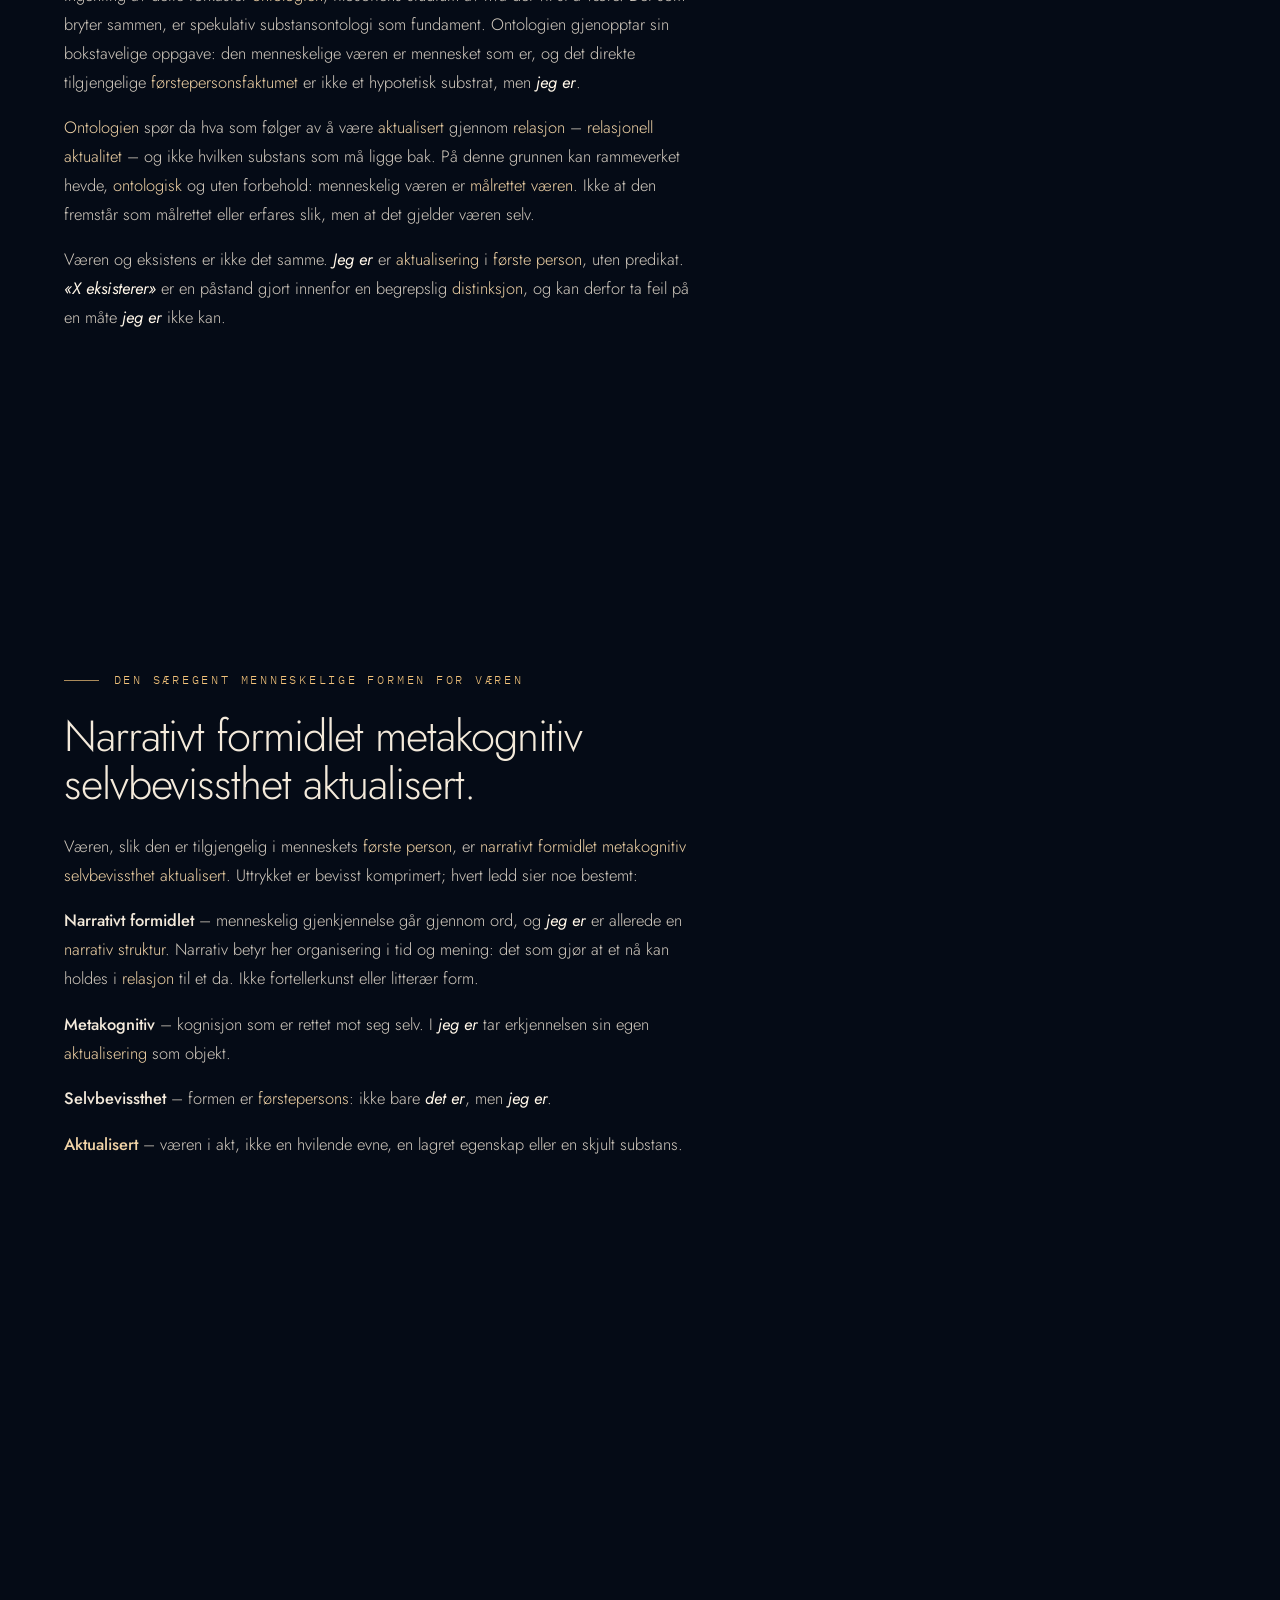
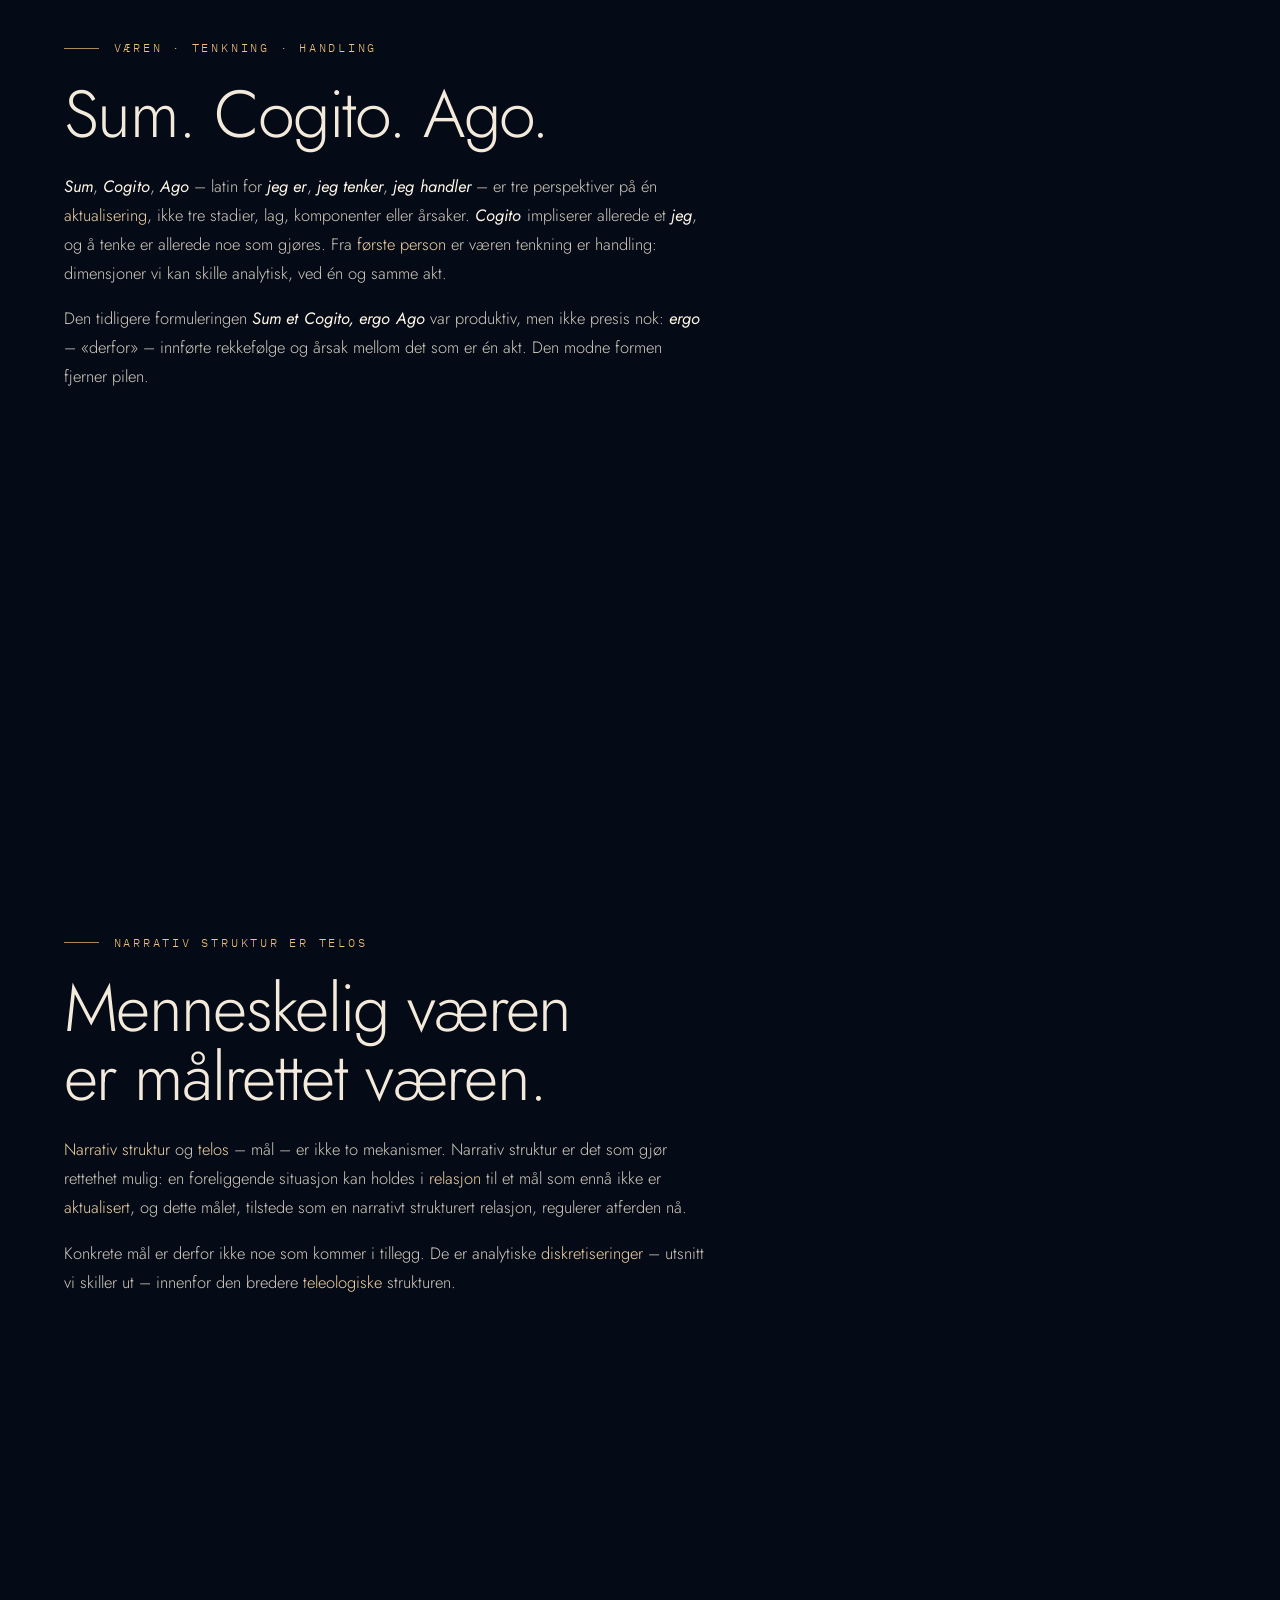
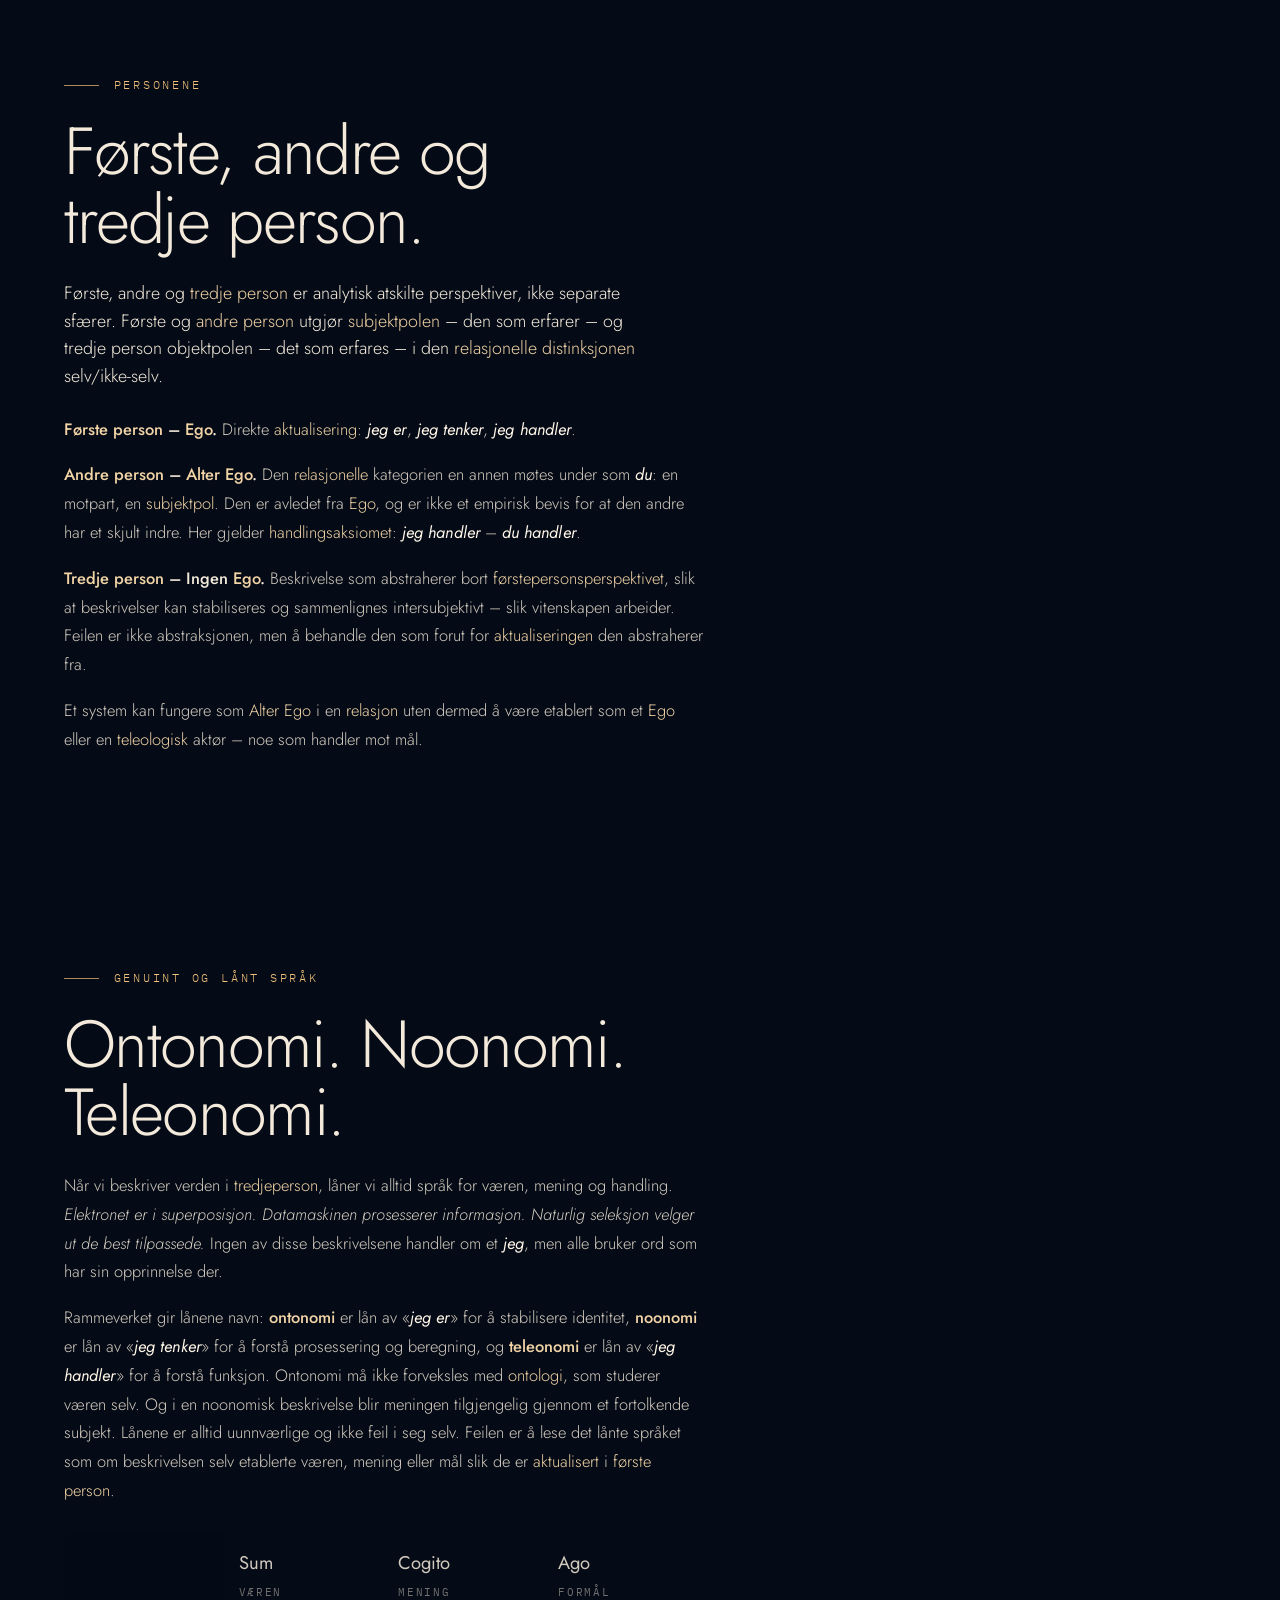
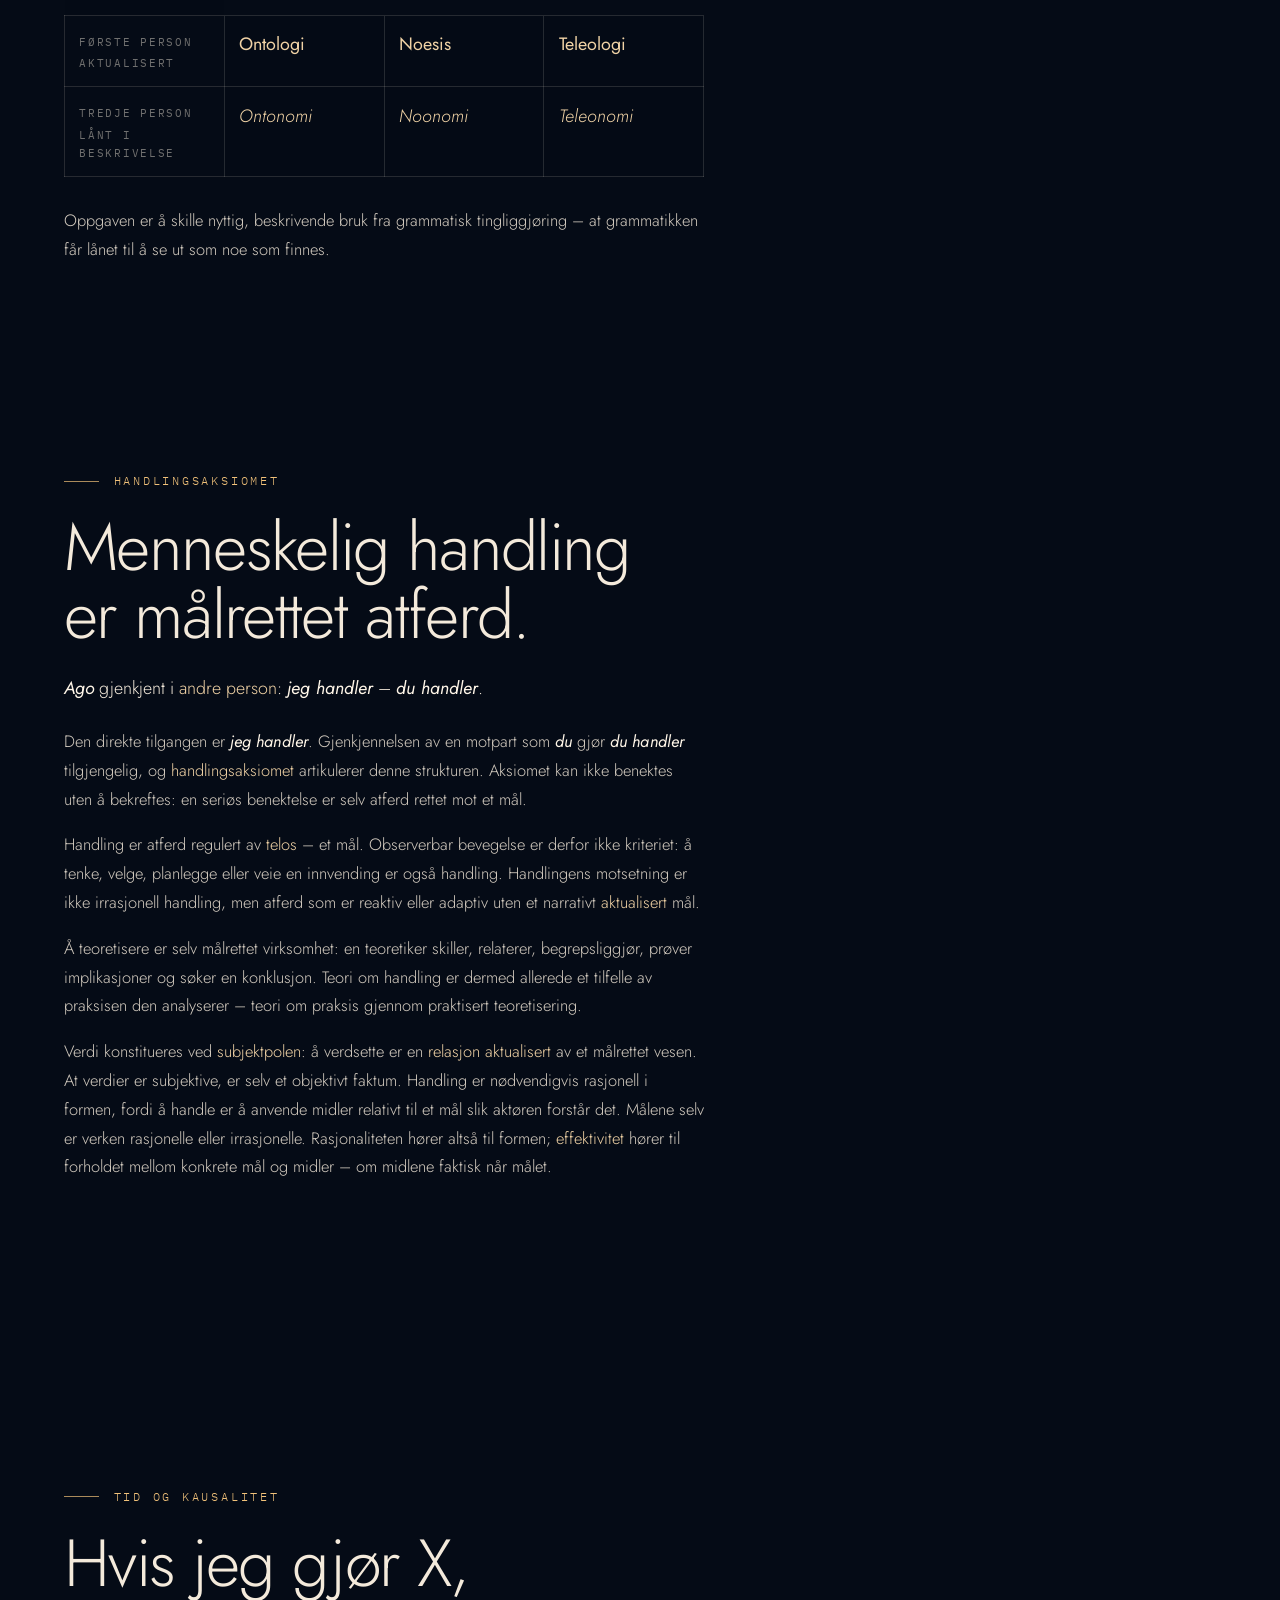
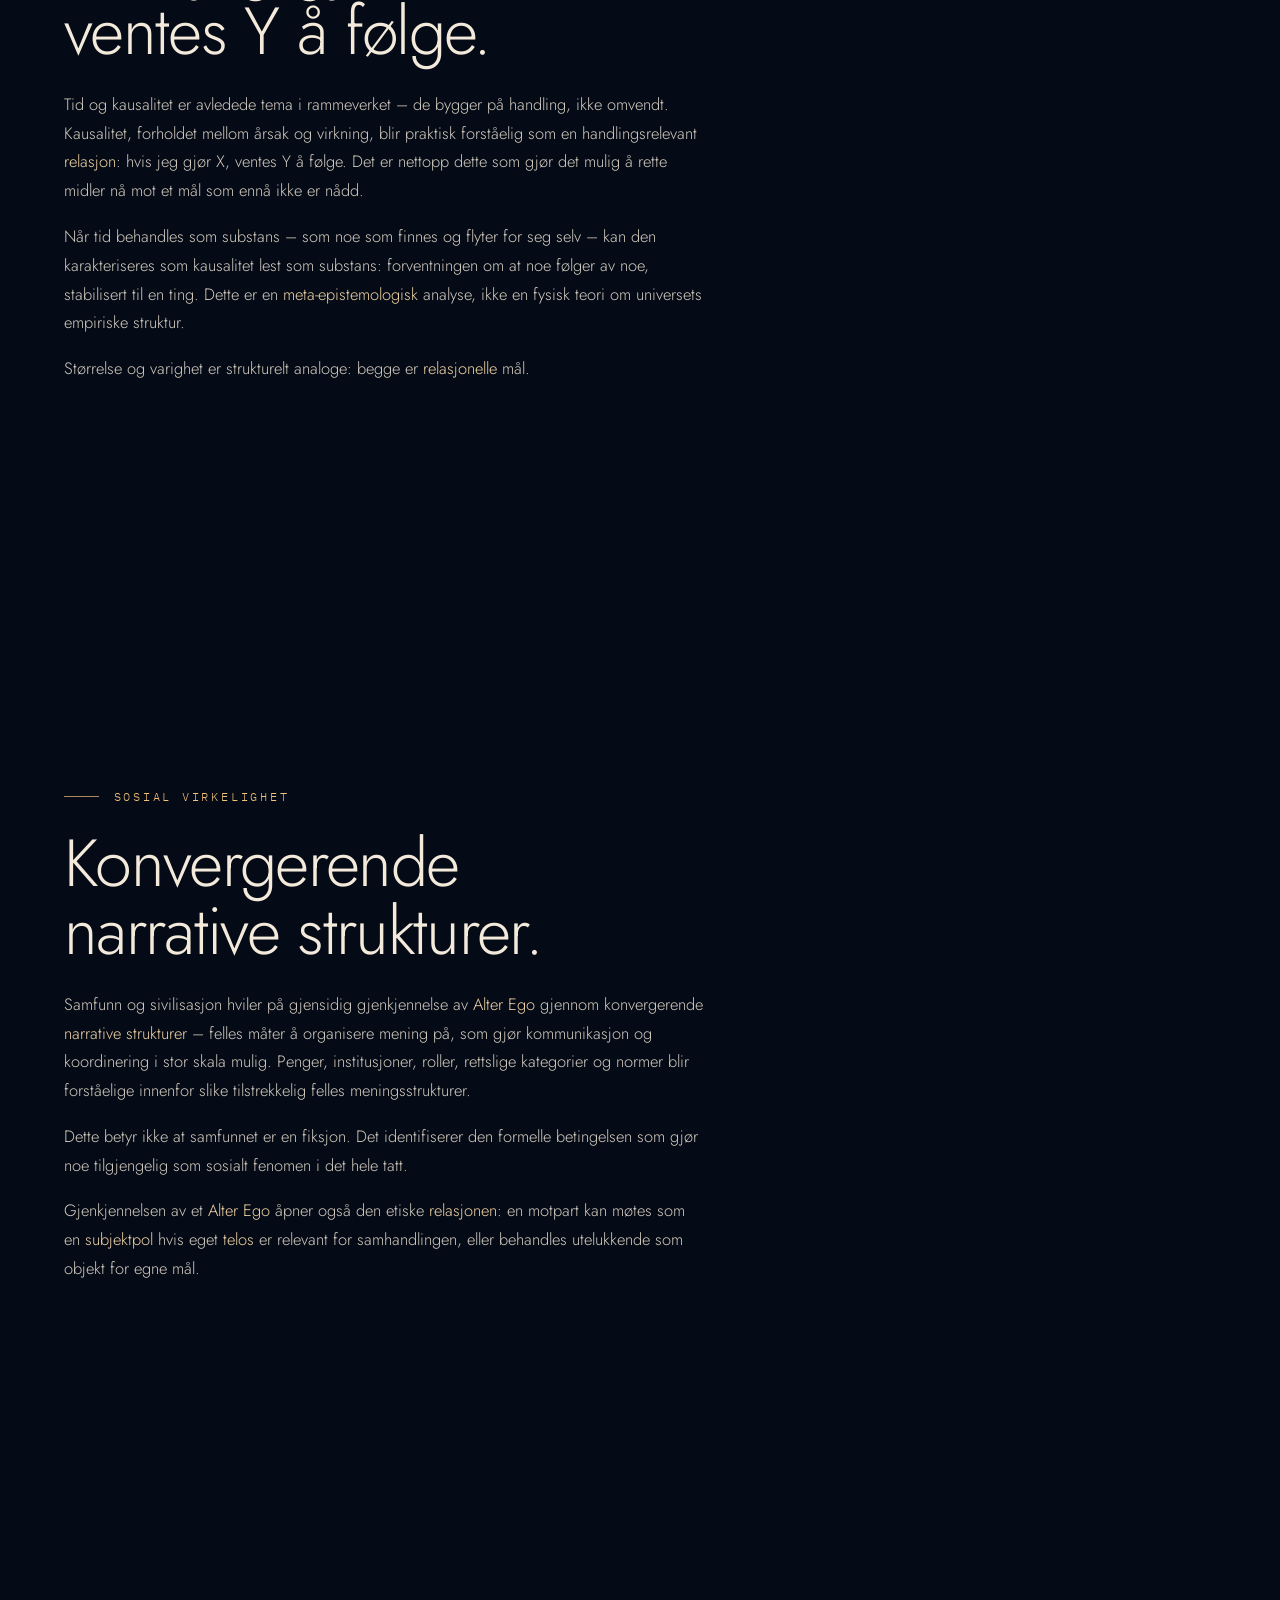
==== commit ca576aea: "Phones: smaller knob with a thin chevron either side Co-Authored-By: Claude Opus 5.5 <noreply@anthro" ====
--- a/public/no.html
+++ b/public/no.html
@@ -35,7 +35,7 @@
 <link href="https://fonts.googleapis.com" rel="preconnect"/>
 <link crossorigin="" href="https://fonts.gstatic.com" rel="preconnect"/>
 <link href="https://fonts.googleapis.com/css2?family=IBM+Plex+Mono:wght@400&amp;family=Jost:ital,wght@0,300;0,400;0,500;1,300;1,400&amp;display=swap" rel="stylesheet"/>
-<link href="styles.css?v=1a9b045c29" rel="stylesheet"/>
+<link href="styles.css?v=fad19aa18b" rel="stylesheet"/>
 <script>document.documentElement.className += " js"; try { var lv = localStorage.getItem("level"); if (lv === "1" || lv === "2" || lv === "3") document.documentElement.setAttribute("data-level", lv); } catch (e) {} setTimeout(function () { if (!window.fieldReady) document.documentElement.className = document.documentElement.className.replace(" js", ""); }, 4000);</script>
 <script data-domains="instituteofteleosophy.org,teleosofiskinstitutt.no" data-website-id="b97d4ee5-205d-4a35-af86-c001f4d36a56" defer="" src="https://cloud.umami.is/script.js"></script>
 </head>
@@ -51,7 +51,7 @@
 </a>
 <p aria-hidden="true" class="partbar"><span data-p="1"><b>I</b>Meta-epistemologi</span><span data-p="2"><b>II</b>Teleosofi</span></p>
 <nav aria-label="Site" class="bar-links">
-<div class="level-wrap"><button aria-controls="level-panel" aria-expanded="false" aria-label="Lesenivå" class="level-toggle" title="Lesenivå" type="button"></button> <label class="level" id="level-panel" title="Lesenivå"><span class="level-label">Lesenivå</span><input aria-label="Lesenivå" data-names="Enkel|Standard|Teknisk" max="3" min="1" step="1" type="range" value="2"/><span aria-hidden="true" class="level-name">Standard</span></label></div>
+<div class="level-wrap"><button aria-controls="level-panel" aria-expanded="false" aria-label="Lesenivå" class="level-toggle" title="Lesenivå" type="button"><svg aria-hidden="true" class="chev" height="10" viewbox="0 0 6 10" width="6"><path d="M5 1 1 5l4 4" fill="none" stroke="currentColor" stroke-linecap="round" stroke-linejoin="round" stroke-width="1.2"></path></svg><span class="knob"></span><svg aria-hidden="true" class="chev chev-r" height="10" viewbox="0 0 6 10" width="6"><path d="M5 1 1 5l4 4" fill="none" stroke="currentColor" stroke-linecap="round" stroke-linejoin="round" stroke-width="1.2"></path></svg></button> <label class="level" id="level-panel" title="Lesenivå"><span class="level-label">Lesenivå</span><input aria-label="Lesenivå" data-names="Enkel|Standard|Teknisk" max="3" min="1" step="1" type="range" value="2"/><span aria-hidden="true" class="level-name">Standard</span></label></div>
 <a class="kb" href="https://meta-epistemology.org">Kunnskapsbase <span aria-hidden="true">↗</span></a>
 <a class="lang" href="https://instituteofteleosophy.org/" hreflang="en" lang="en" title="English">EN</a>
 </nav>
--- a/public/styles.css
+++ b/public/styles.css
@@ -293,11 +293,14 @@
 .level-toggle { display: none; }
 @media (max-width: 820px), (max-aspect-ratio: 5/4) and (max-width: 1180px) {
   .level-wrap { display: block; position: relative; }
-  /* the button is the slider's knob on its own */
-  html.js .level-toggle { display: inline-flex; align-items: center; justify-content: center; width: 2.1rem; height: 2.1rem; padding: 0; background: none; border: 0; cursor: pointer; }
-  .level-toggle::before { content: ""; width: 14px; height: 14px; border-radius: 50%; background: var(--gold); border: 2px solid var(--deep); box-shadow: 0 0 0 1px var(--gold); transition: box-shadow 0.2s ease; }
-  .level-wrap.open .level-toggle::before { box-shadow: 0 0 0 1px var(--gold), 0 0 0 5px rgba(242, 194, 122, 0.22); }
-  .level-toggle:focus-visible { outline: 2px solid var(--gold); outline-offset: 2px; border-radius: 50%; }
+  /* the button is the slider's knob on its own, with a chevron either side */
+  html.js .level-toggle { display: inline-flex; align-items: center; justify-content: center; gap: 0.3rem; height: 2.1rem; padding: 0 0.3rem; background: none; border: 0; color: var(--cream-3); cursor: pointer; }
+  .level-toggle .chev { display: block; }
+  .level-toggle .chev-r { transform: scaleX(-1); }
+  .level-toggle .knob { width: 9px; height: 9px; border-radius: 50%; background: var(--gold); border: 1.5px solid var(--deep); box-shadow: 0 0 0 1px var(--gold); transition: box-shadow 0.2s ease; }
+  .level-wrap.open .level-toggle { color: var(--gold); }
+  .level-wrap.open .level-toggle .knob { box-shadow: 0 0 0 1px var(--gold), 0 0 0 4px rgba(242, 194, 122, 0.22); }
+  .level-toggle:focus-visible { outline: 2px solid var(--gold); outline-offset: 2px; border-radius: 2px; }
   .bar-links .lang { display: inline-flex; align-items: center; height: 2.1rem; padding-top: 0; padding-bottom: 0; }
   html.js .level-wrap:not(.open) .level { display: none; }
   html.js .level-wrap.open .level {
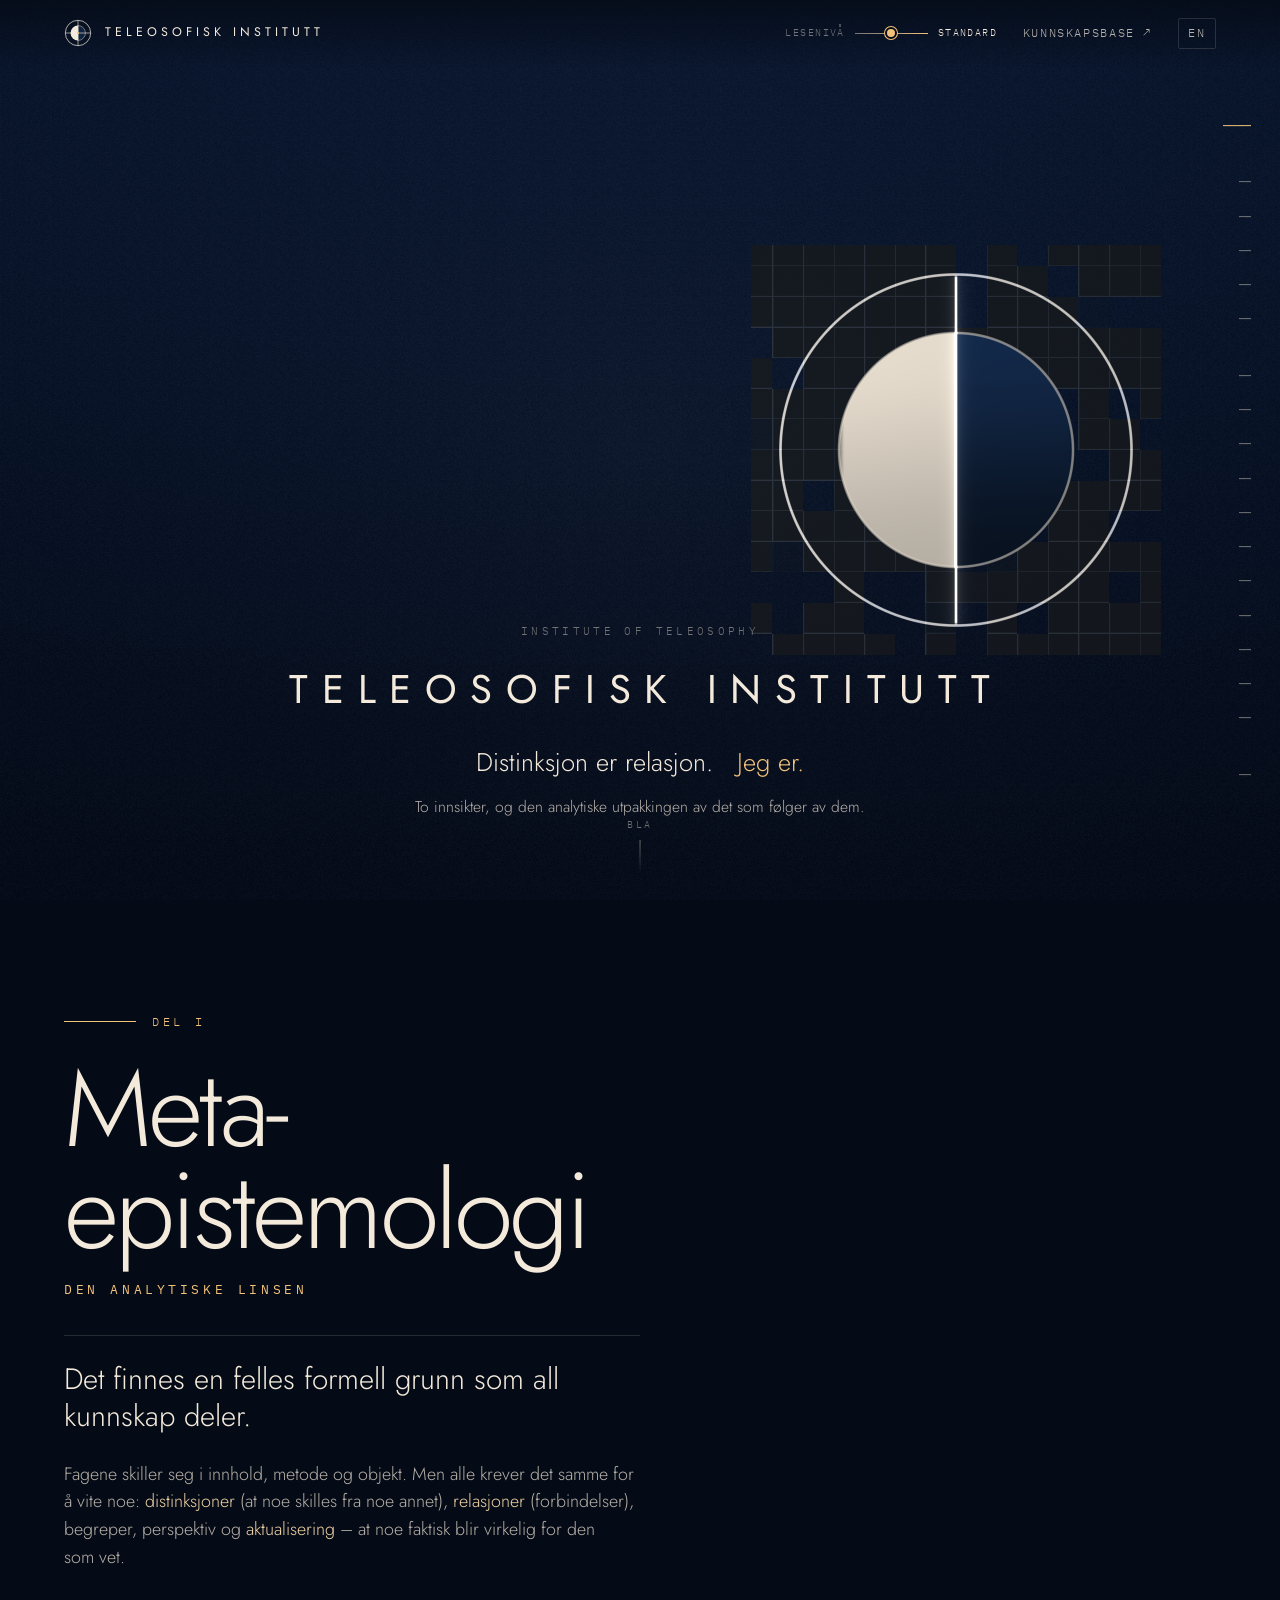
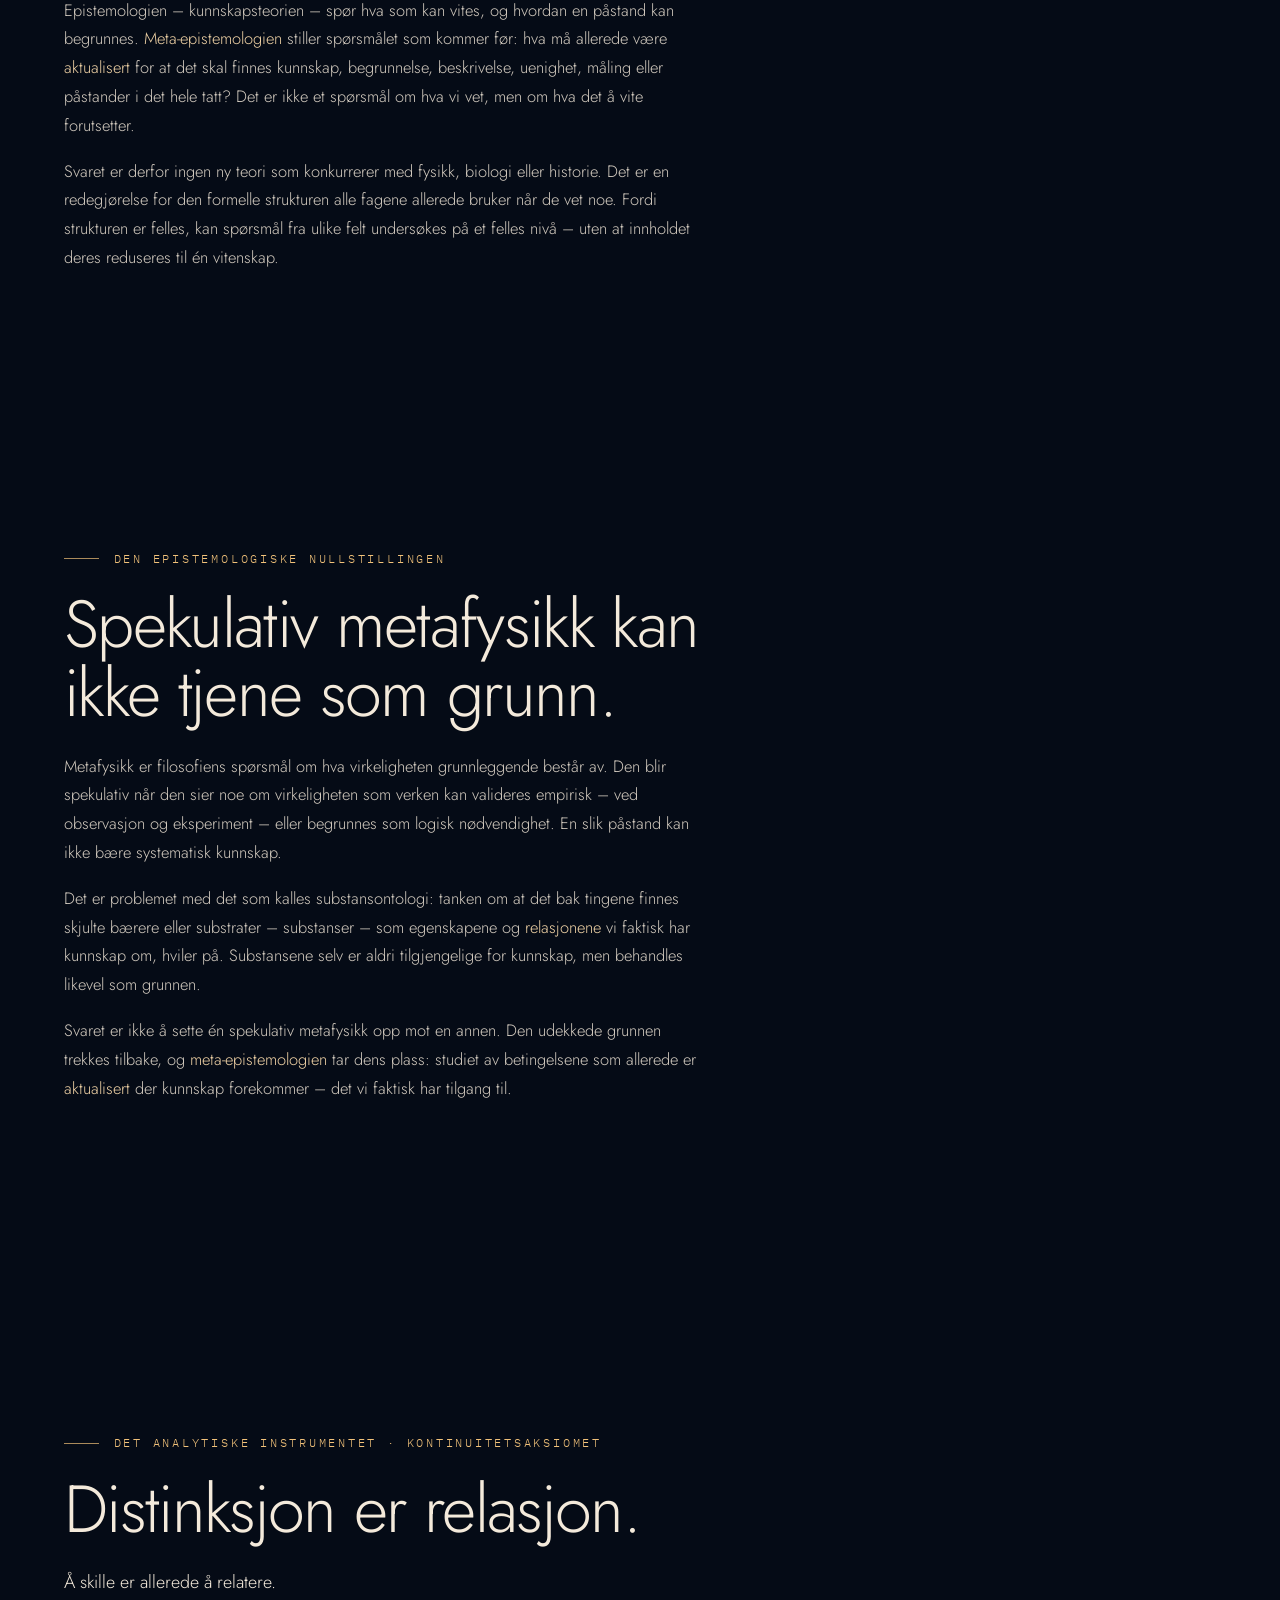
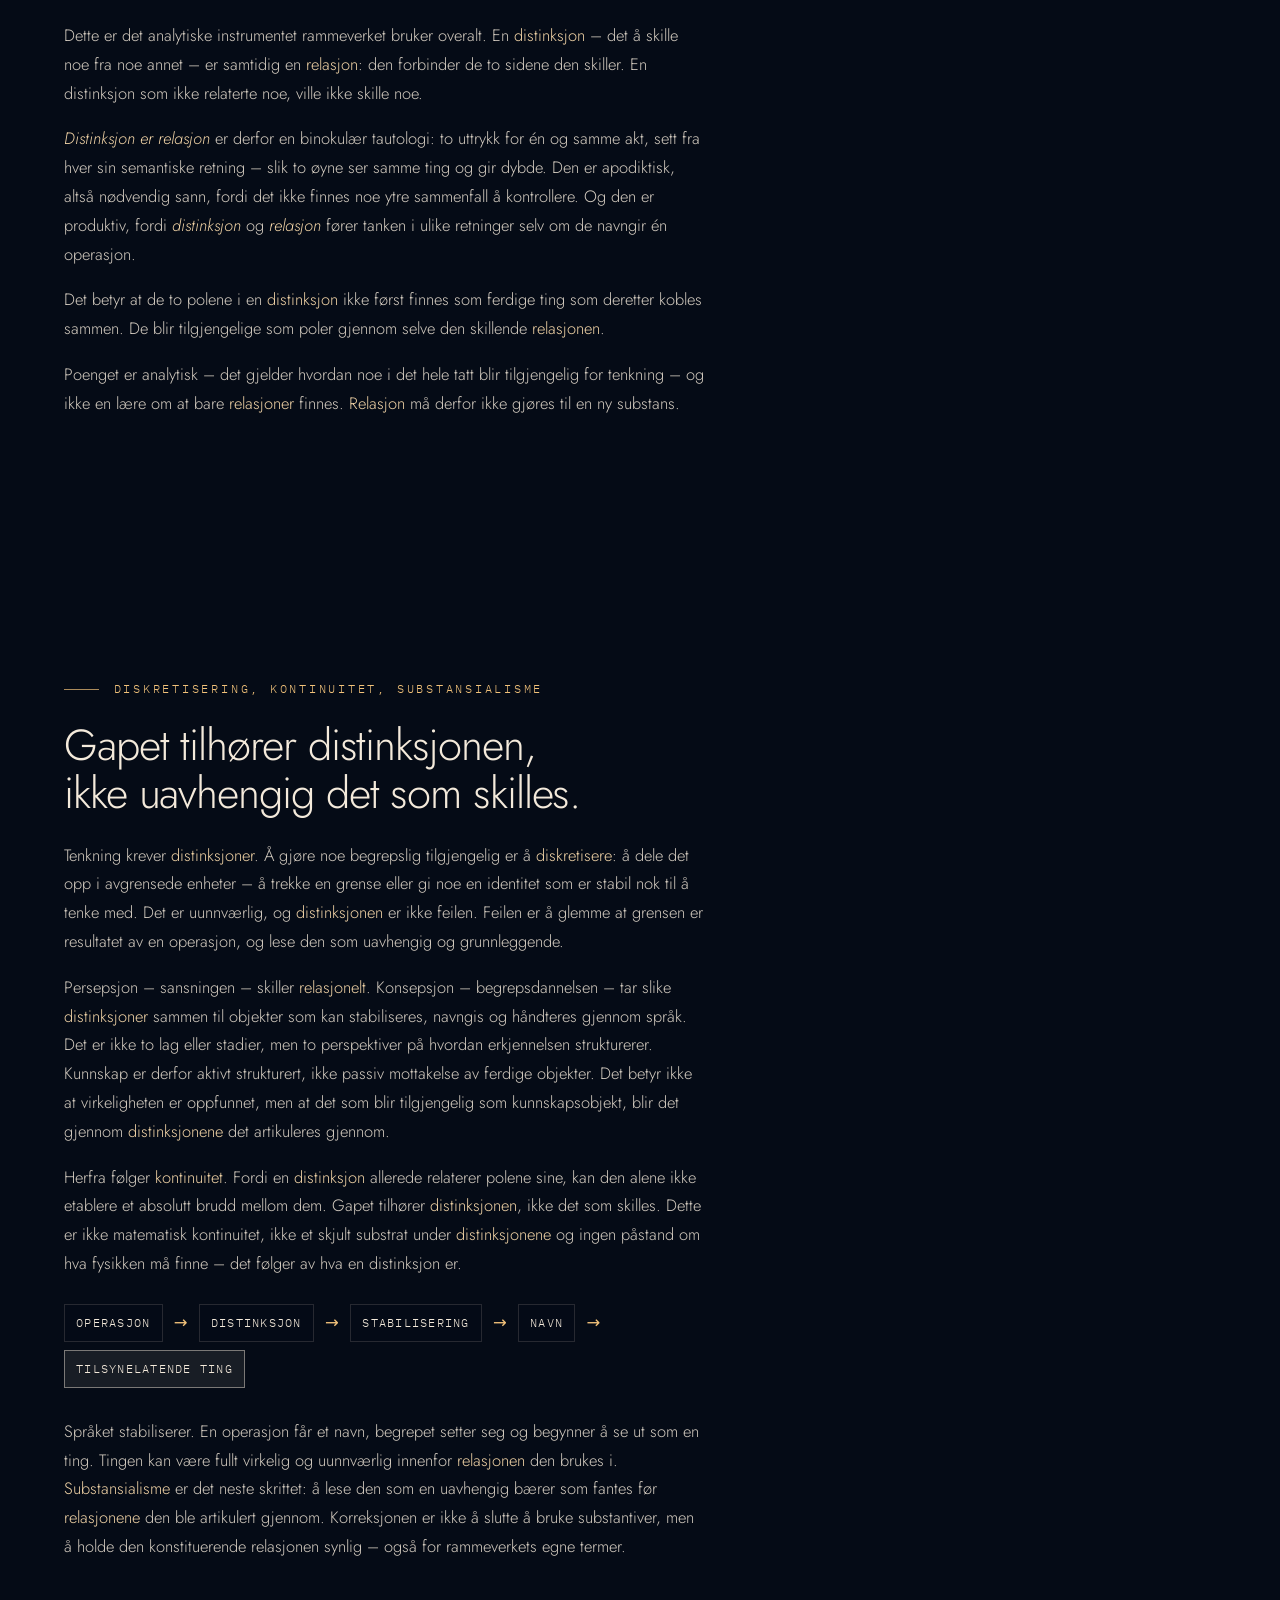
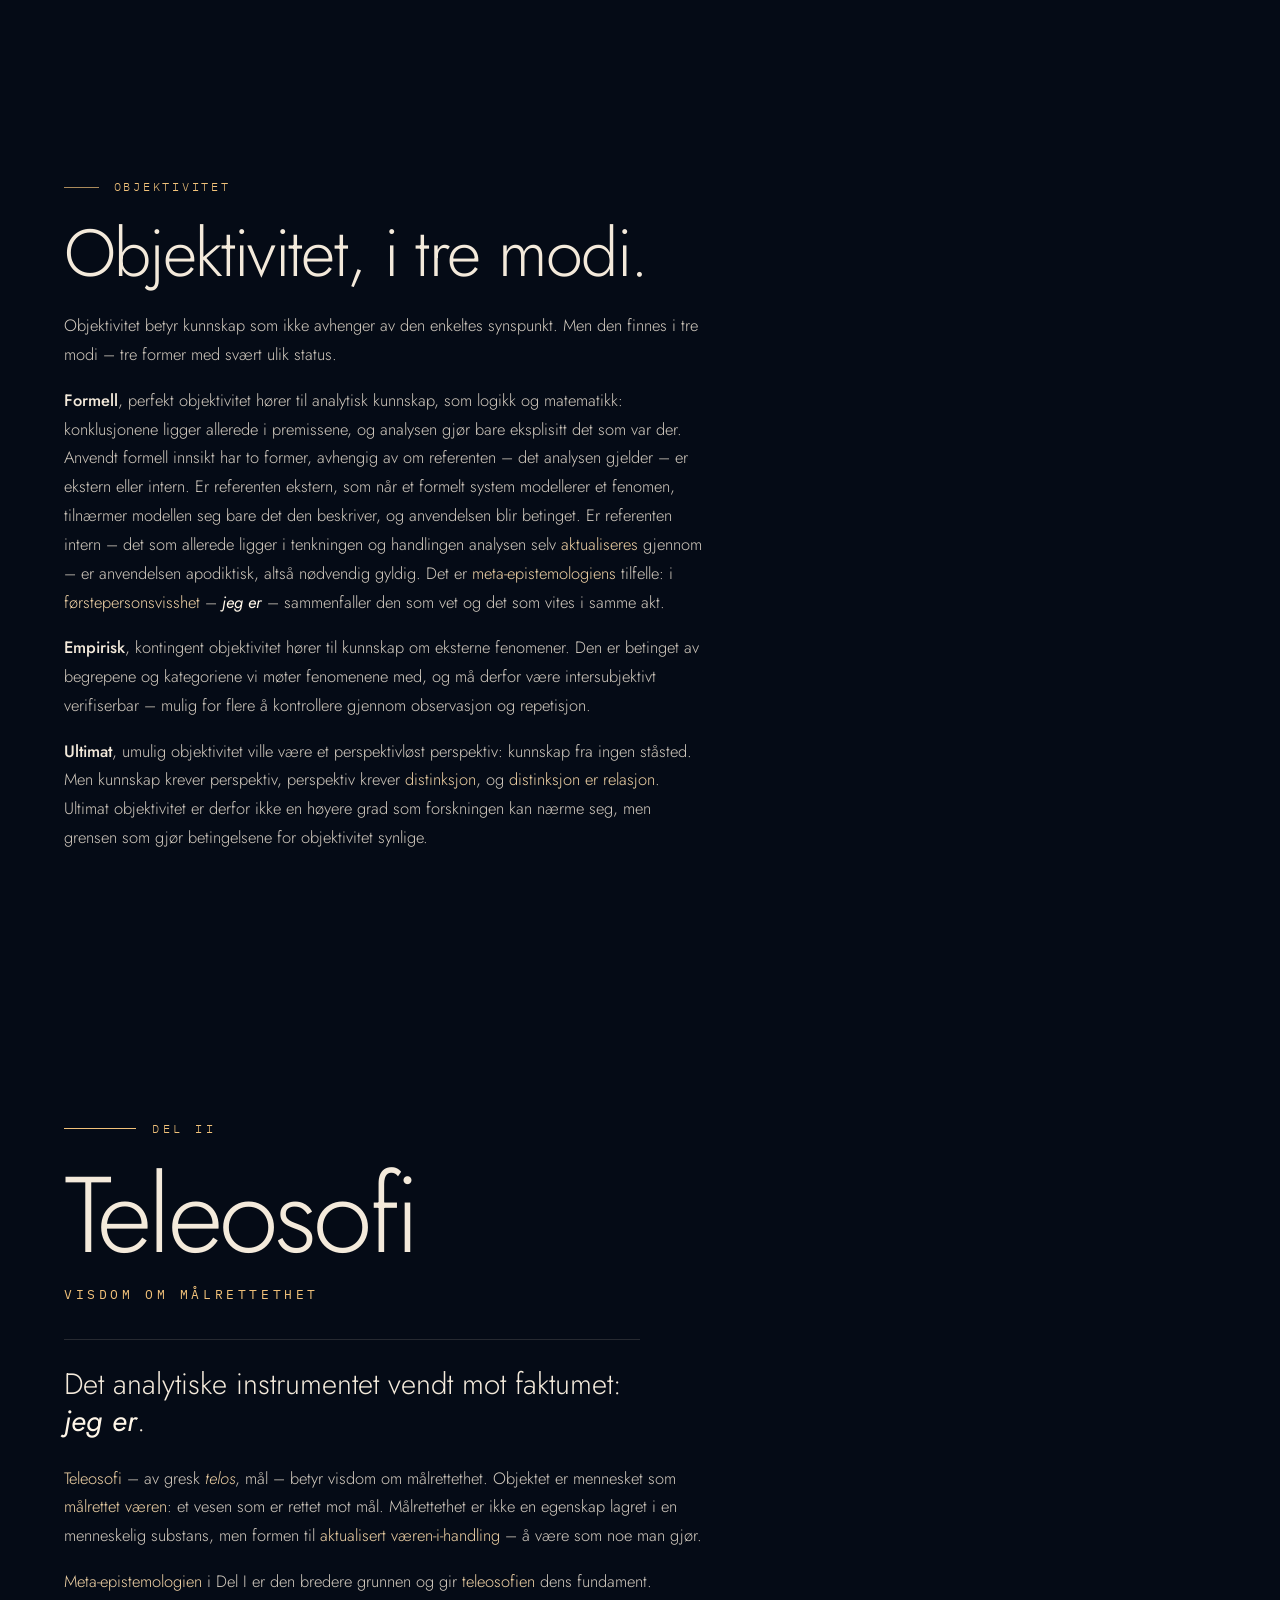
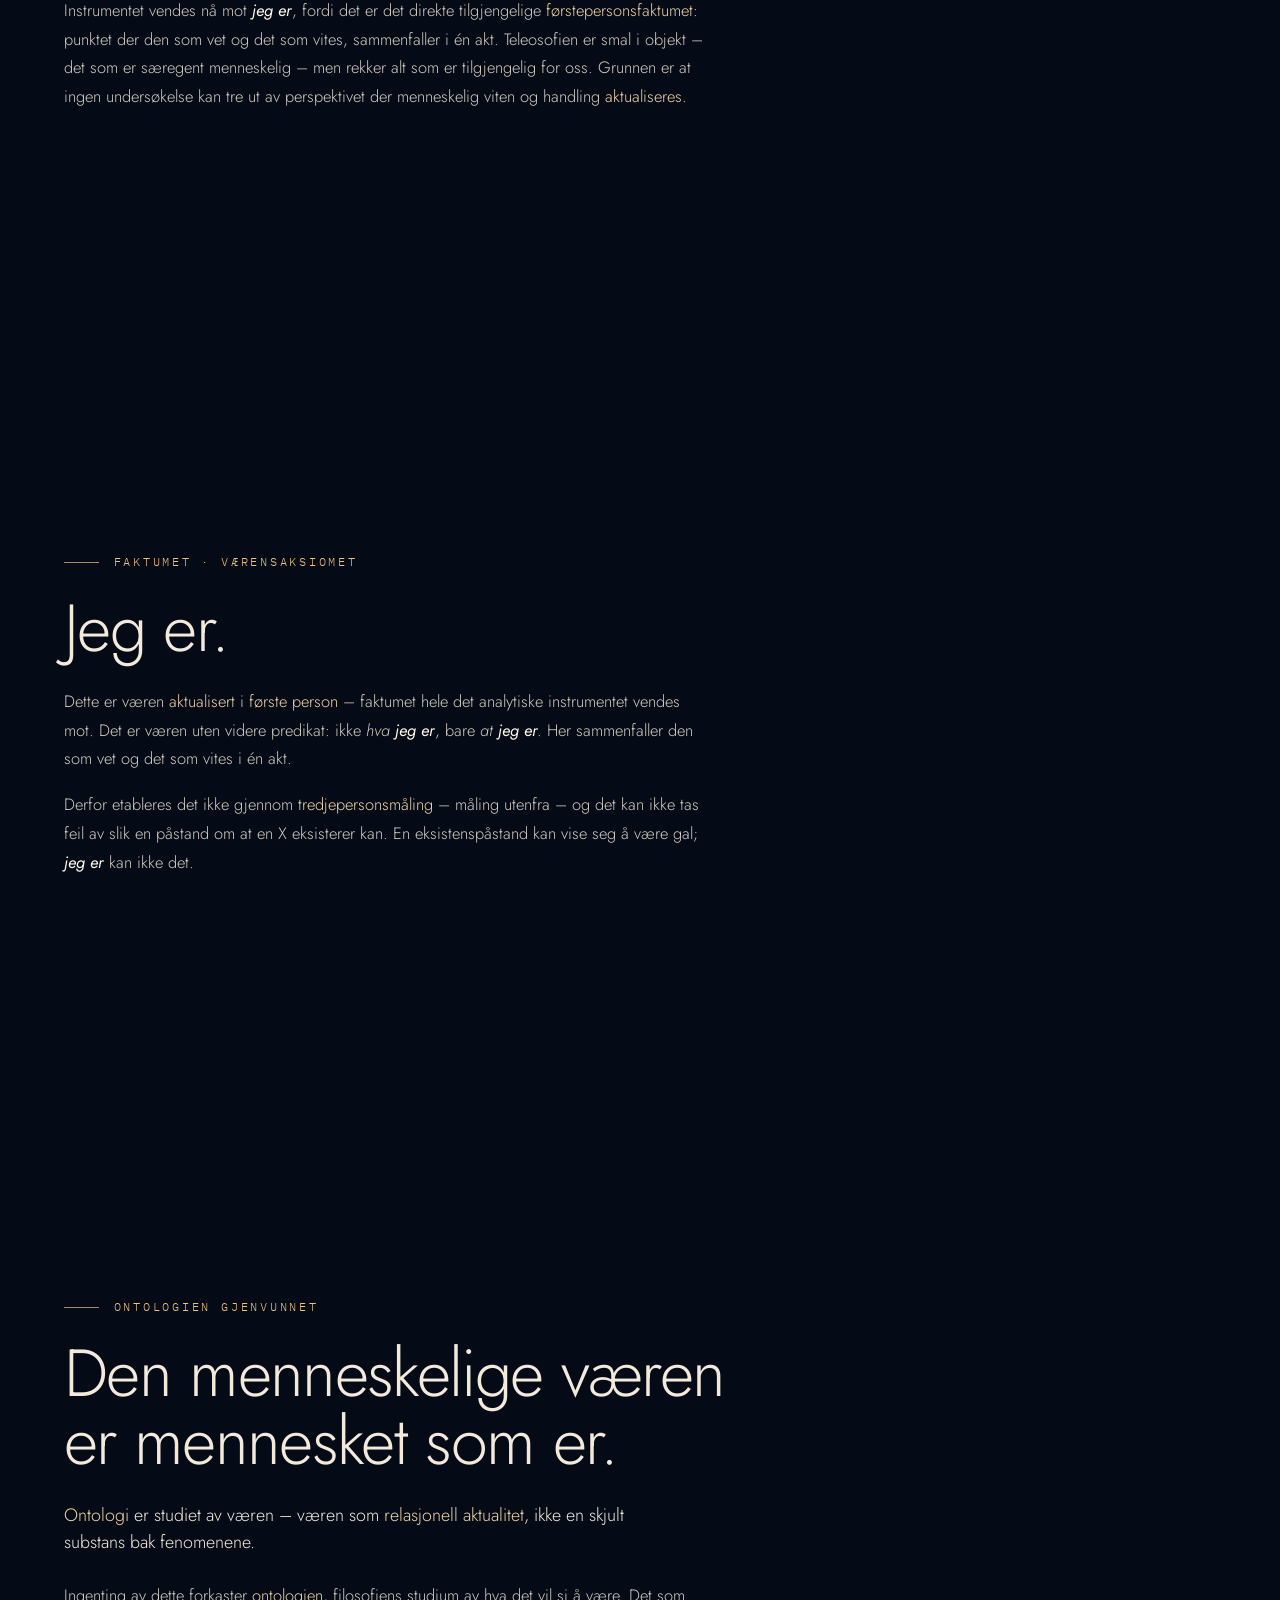
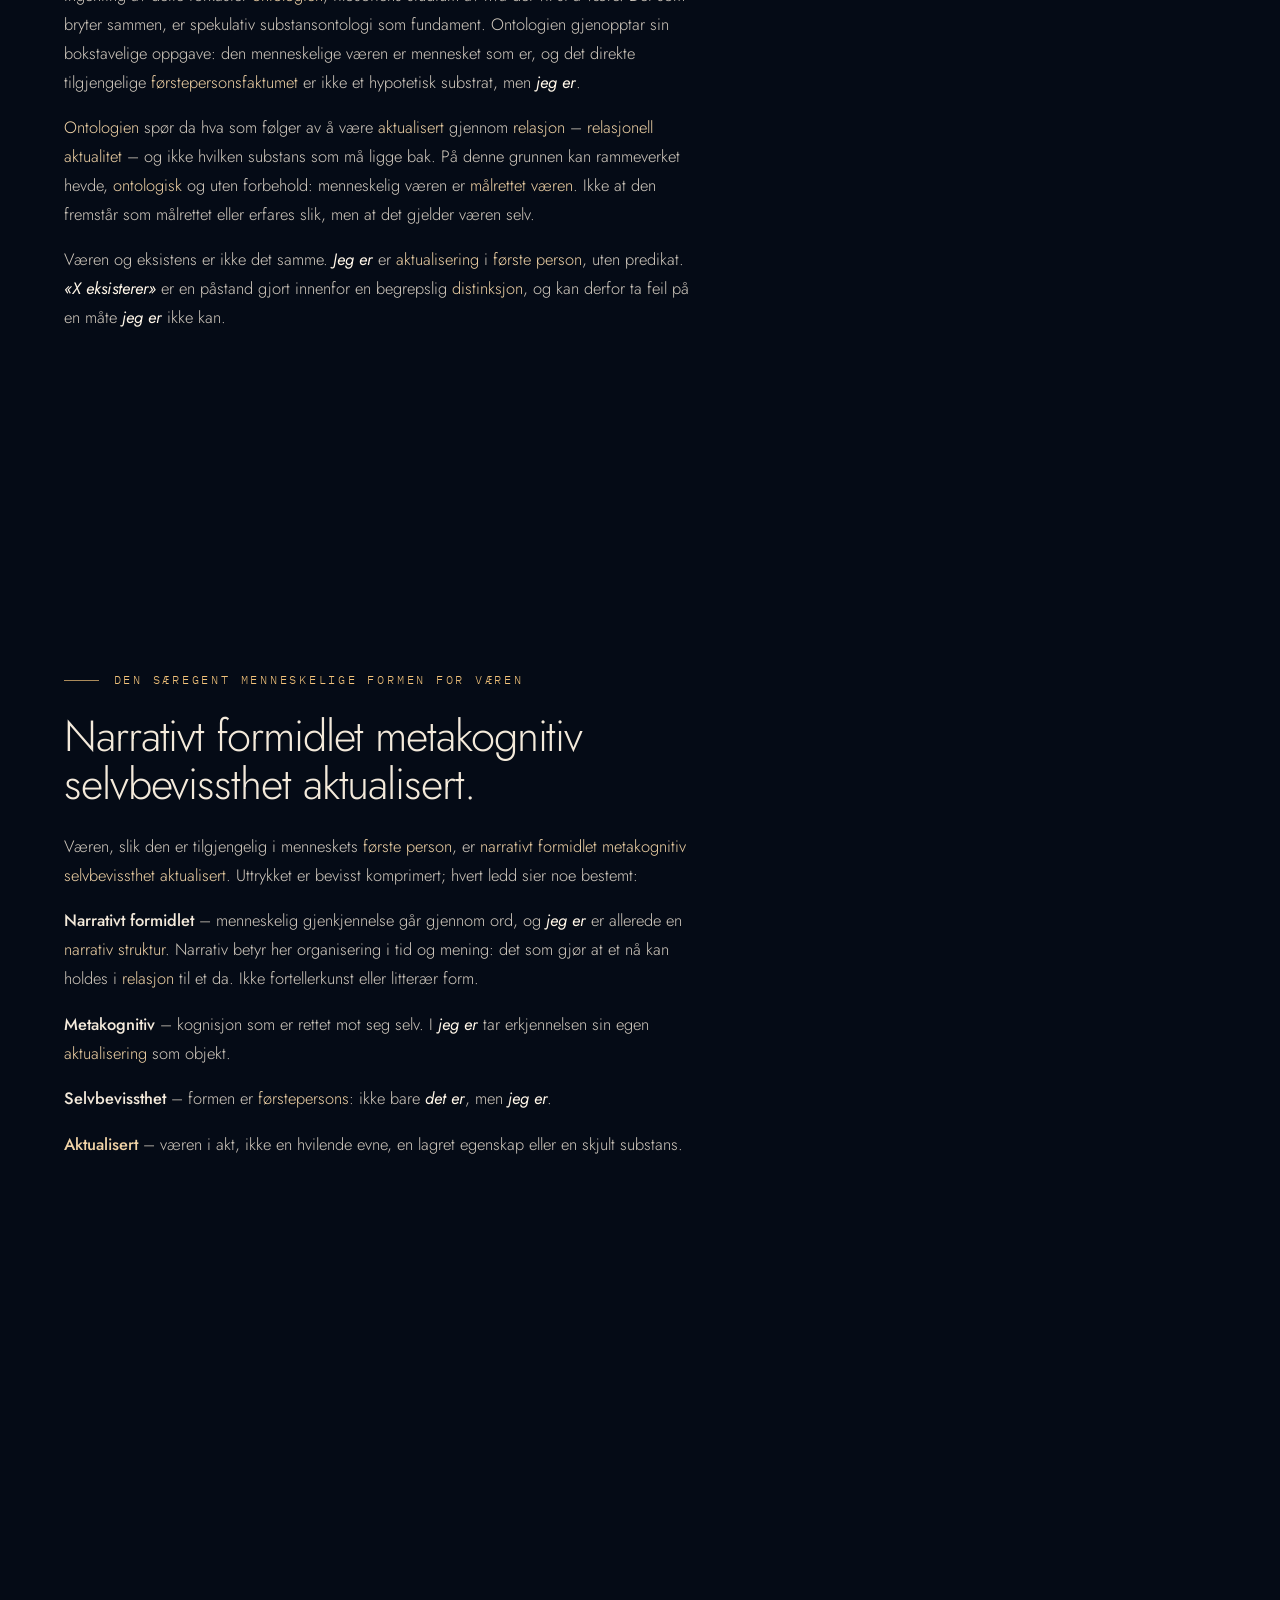
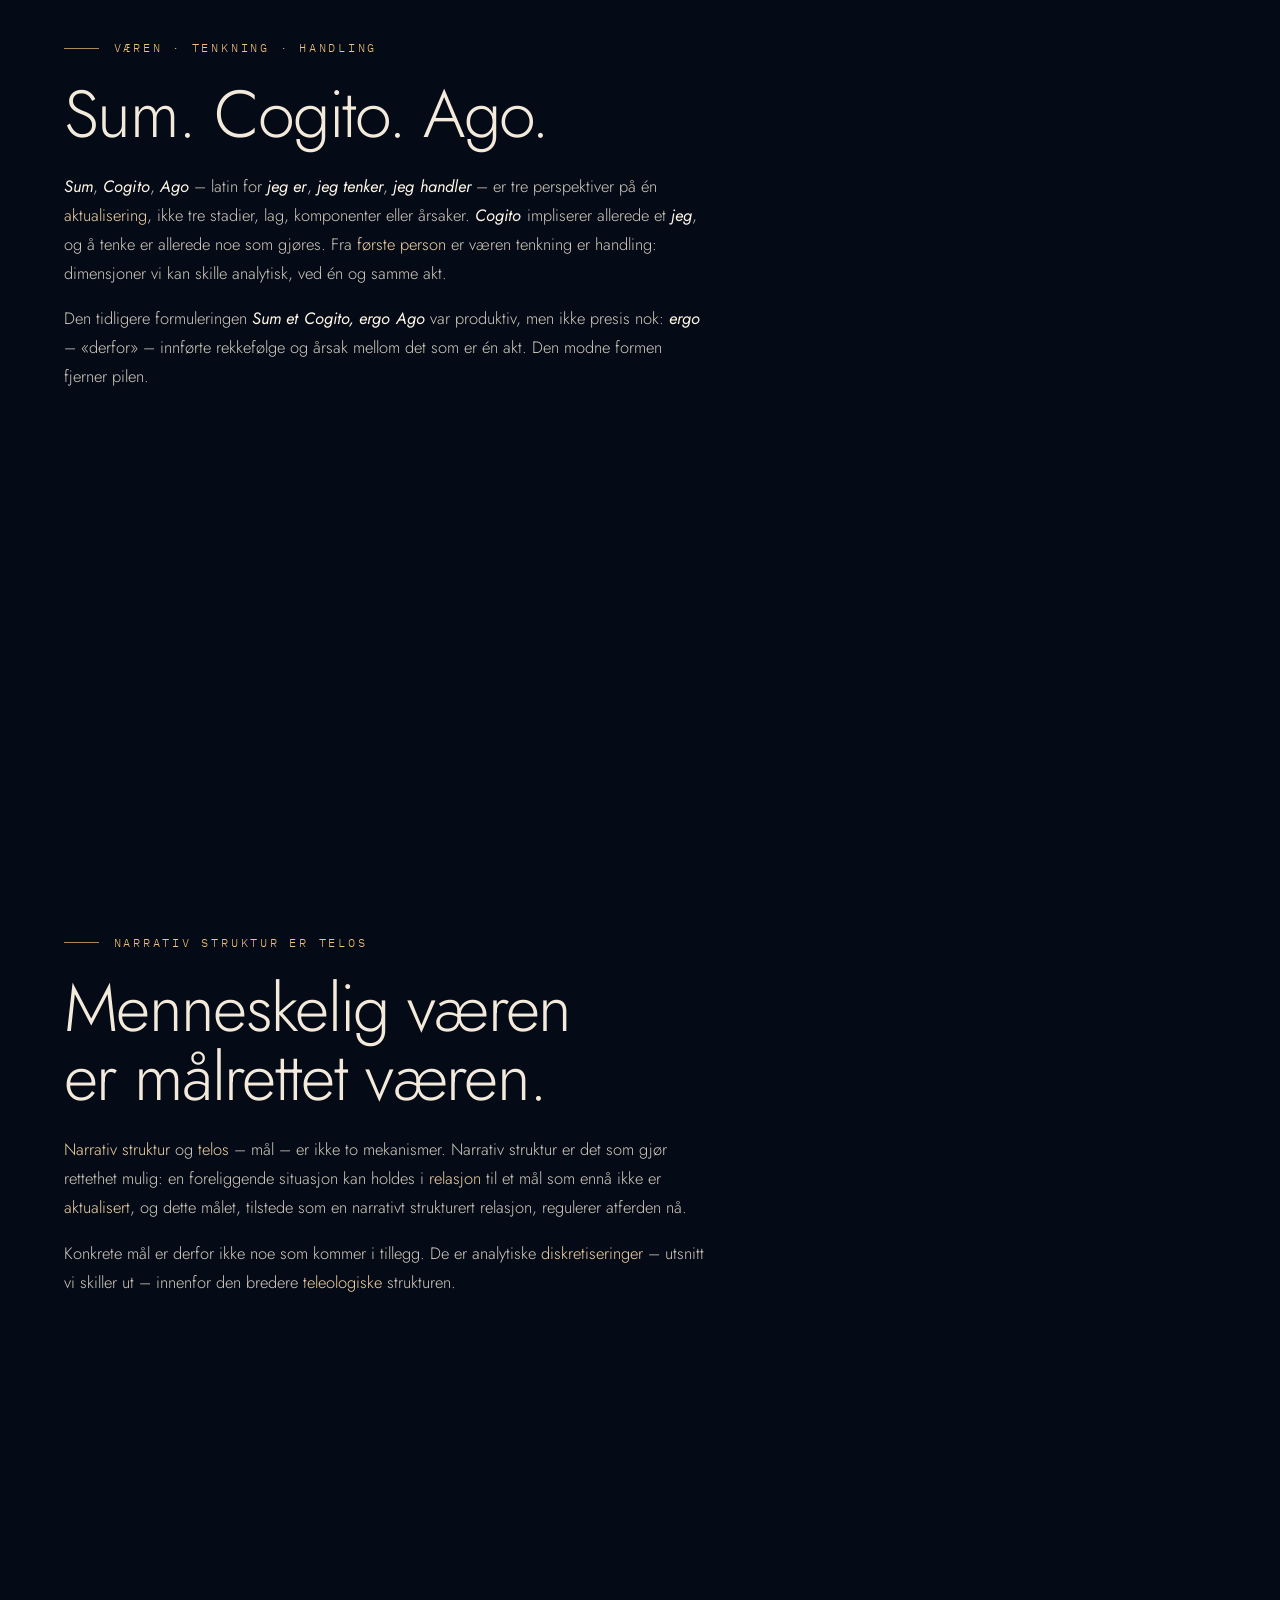
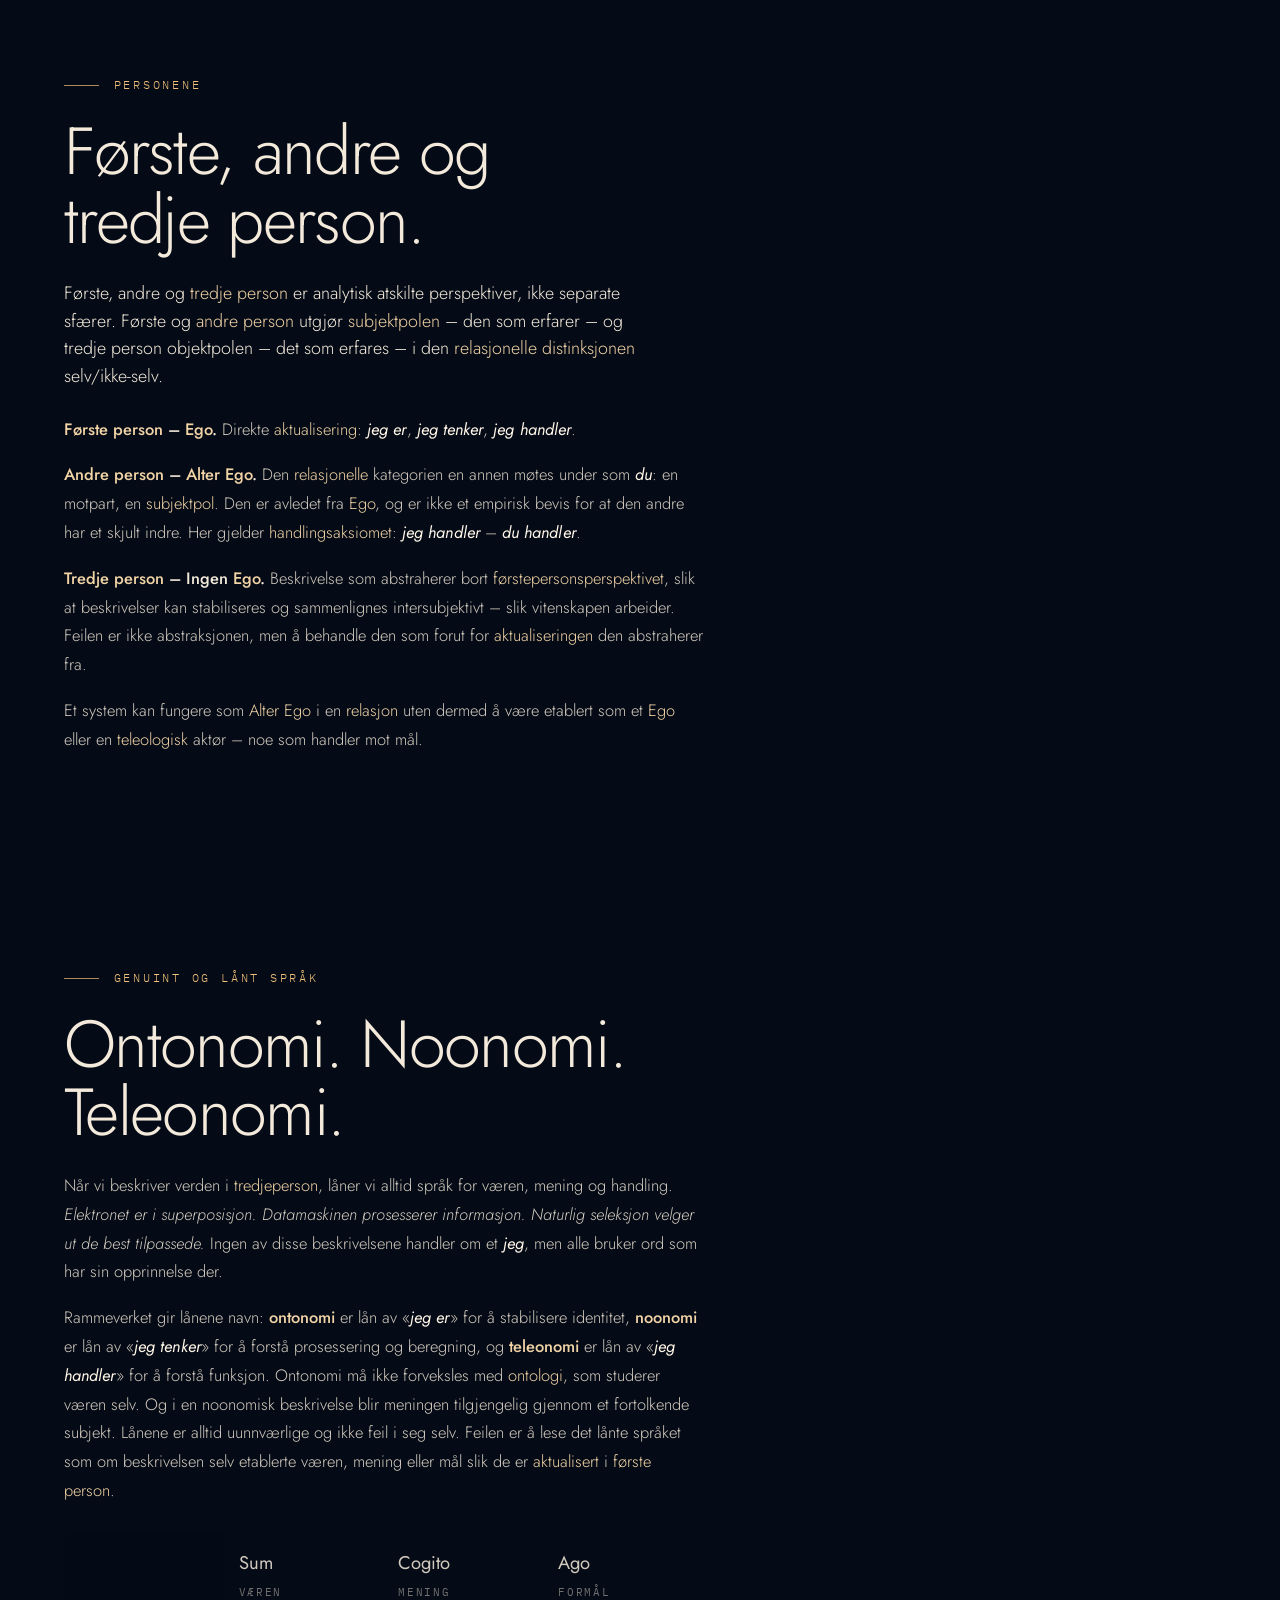
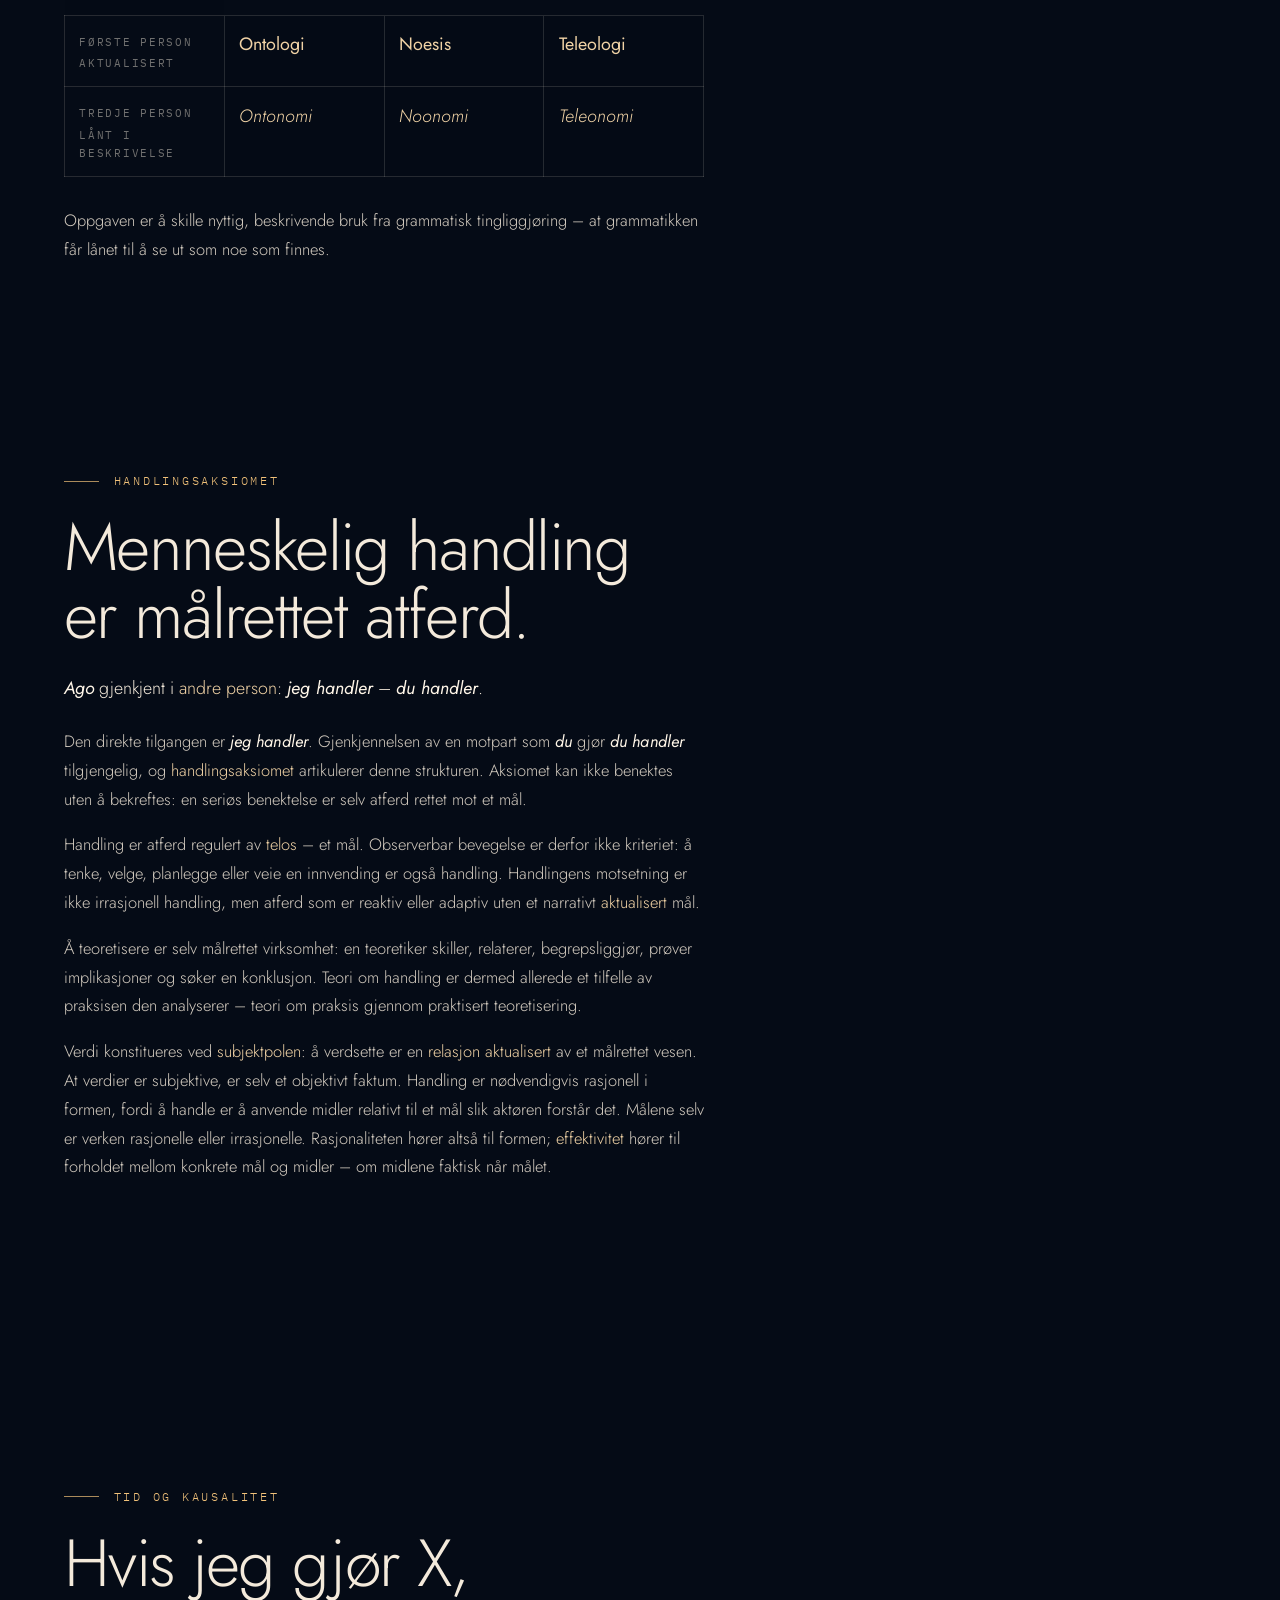
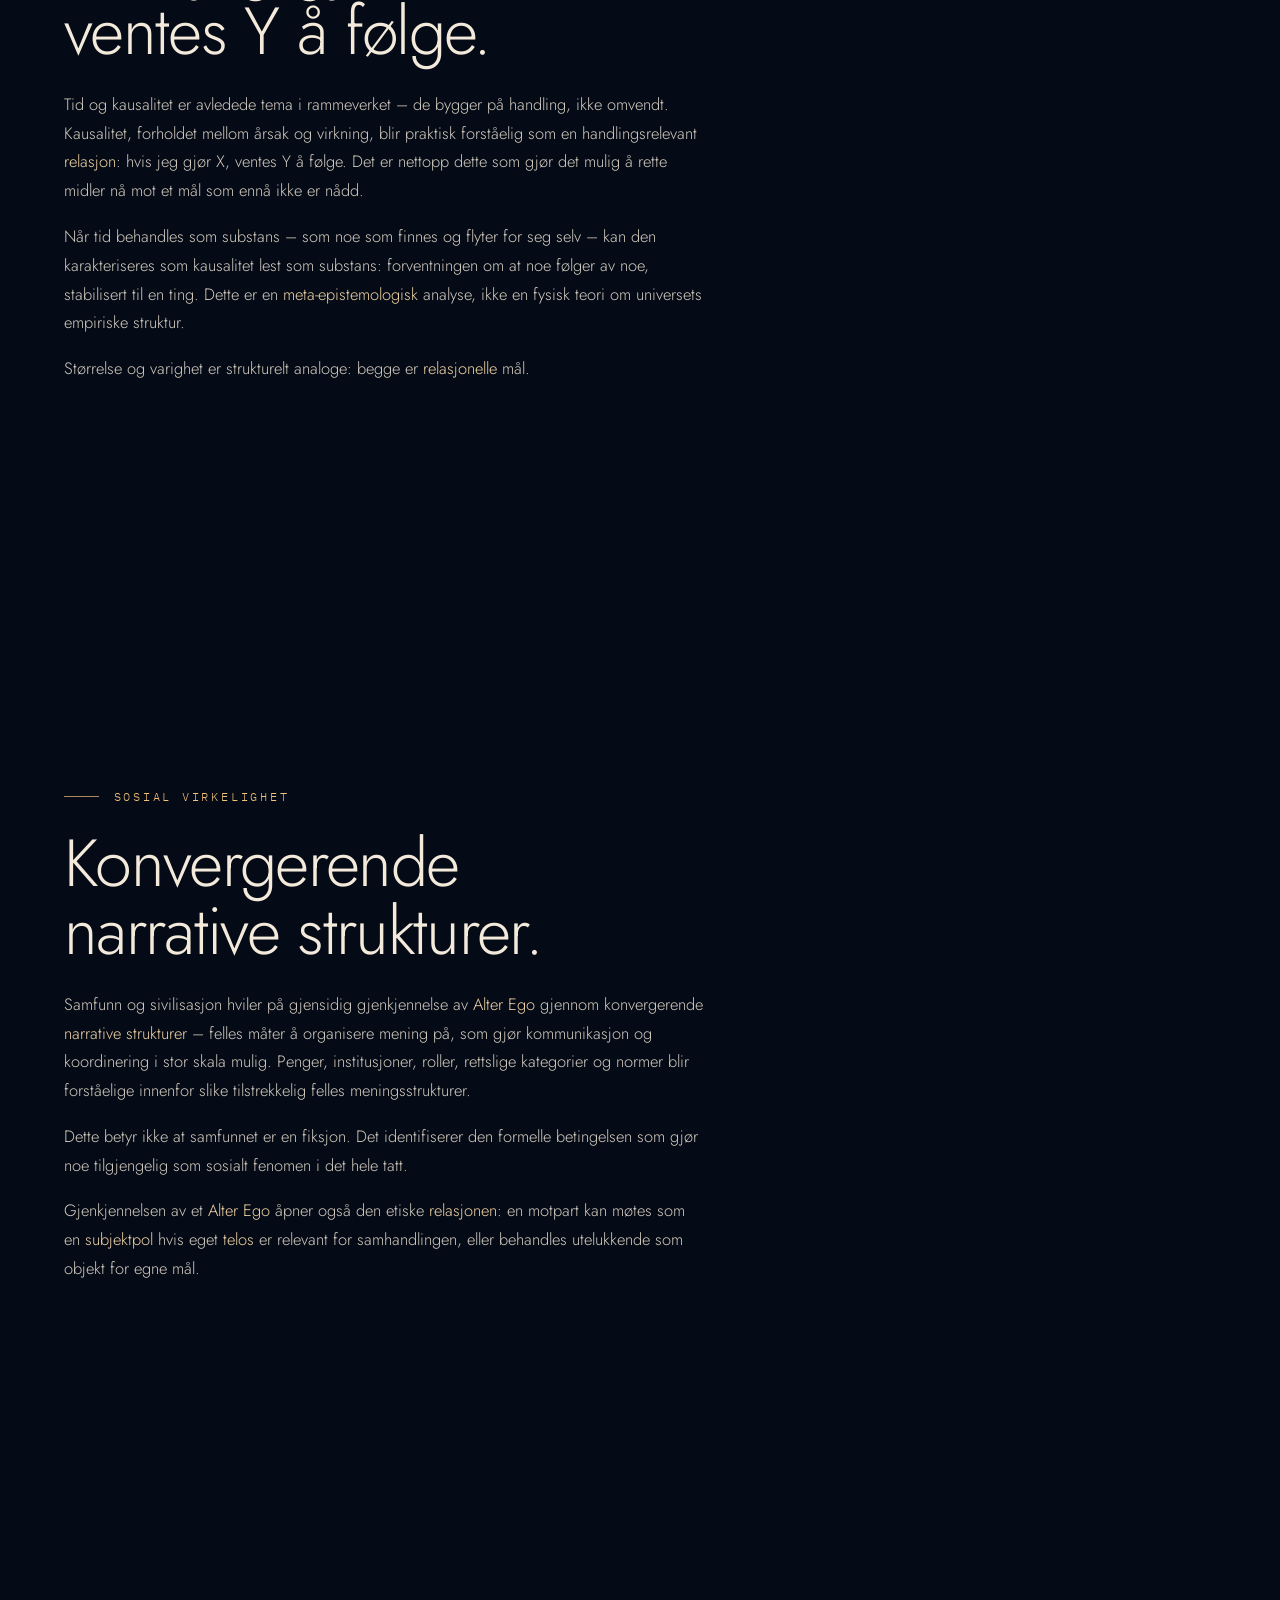
==== commit 7ddb2217: "Phones: chevrons on the level button show which way the level can move Co-Authored-By: Claude Opus 5" ====
--- a/public/no.html
+++ b/public/no.html
@@ -35,7 +35,7 @@
 <link href="https://fonts.googleapis.com" rel="preconnect"/>
 <link crossorigin="" href="https://fonts.gstatic.com" rel="preconnect"/>
 <link href="https://fonts.googleapis.com/css2?family=IBM+Plex+Mono:wght@400&amp;family=Jost:ital,wght@0,300;0,400;0,500;1,300;1,400&amp;display=swap" rel="stylesheet"/>
-<link href="styles.css?v=fad19aa18b" rel="stylesheet"/>
+<link href="styles.css?v=af2847854e" rel="stylesheet"/>
 <script>document.documentElement.className += " js"; try { var lv = localStorage.getItem("level"); if (lv === "1" || lv === "2" || lv === "3") document.documentElement.setAttribute("data-level", lv); } catch (e) {} setTimeout(function () { if (!window.fieldReady) document.documentElement.className = document.documentElement.className.replace(" js", ""); }, 4000);</script>
 <script data-domains="instituteofteleosophy.org,teleosofiskinstitutt.no" data-website-id="b97d4ee5-205d-4a35-af86-c001f4d36a56" defer="" src="https://cloud.umami.is/script.js"></script>
 </head>
--- a/public/styles.css
+++ b/public/styles.css
@@ -297,6 +297,9 @@
   html.js .level-toggle { display: inline-flex; align-items: center; justify-content: center; gap: 0.3rem; height: 2.1rem; padding: 0 0.3rem; background: none; border: 0; color: var(--cream-3); cursor: pointer; }
   .level-toggle .chev { display: block; }
   .level-toggle .chev-r { transform: scaleX(-1); }
+  /* the chevrons show which way the level can still move: o>  <o>  <o */
+  html[data-level="1"] .level-toggle .chev:not(.chev-r),
+  html[data-level="3"] .level-toggle .chev-r { visibility: hidden; }
   .level-toggle .knob { width: 9px; height: 9px; border-radius: 50%; background: var(--gold); border: 1.5px solid var(--deep); box-shadow: 0 0 0 1px var(--gold); transition: box-shadow 0.2s ease; }
   .level-wrap.open .level-toggle { color: var(--gold); }
   .level-wrap.open .level-toggle .knob { box-shadow: 0 0 0 1px var(--gold), 0 0 0 4px rgba(242, 194, 122, 0.22); }
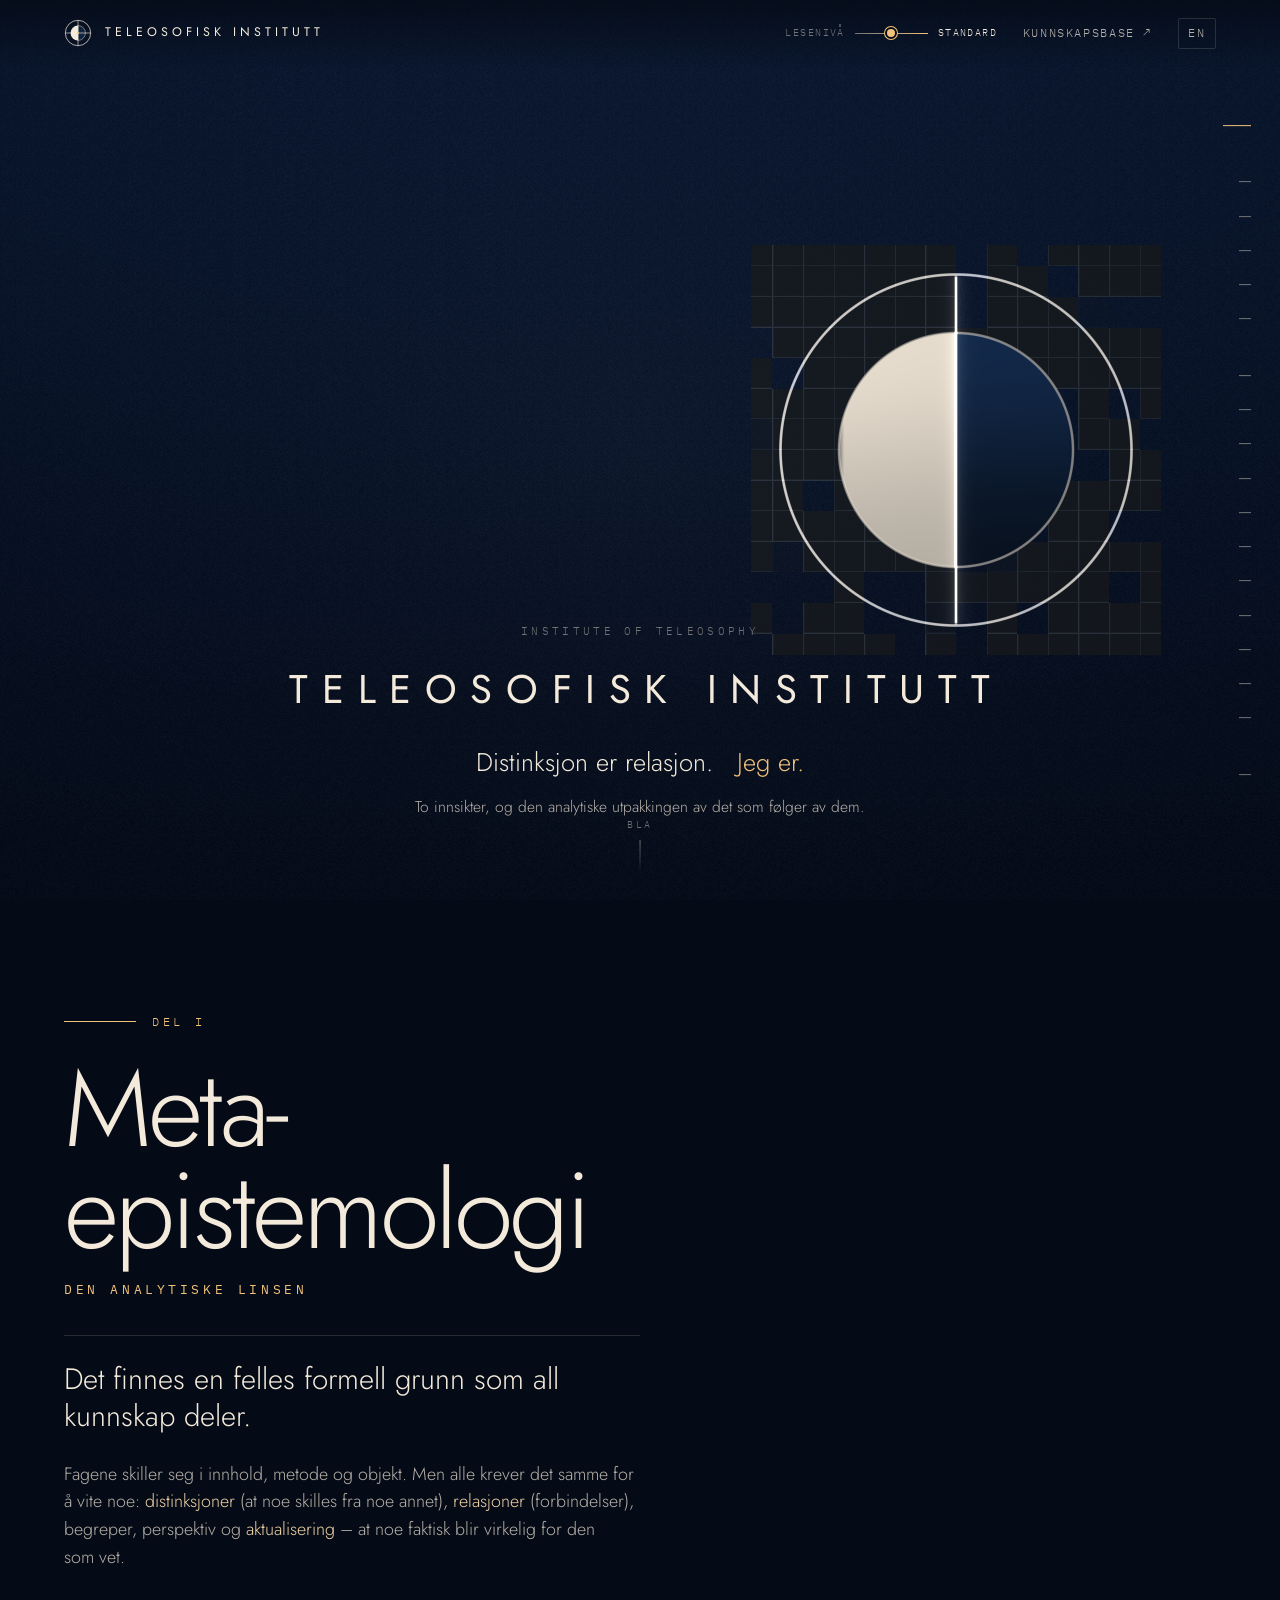
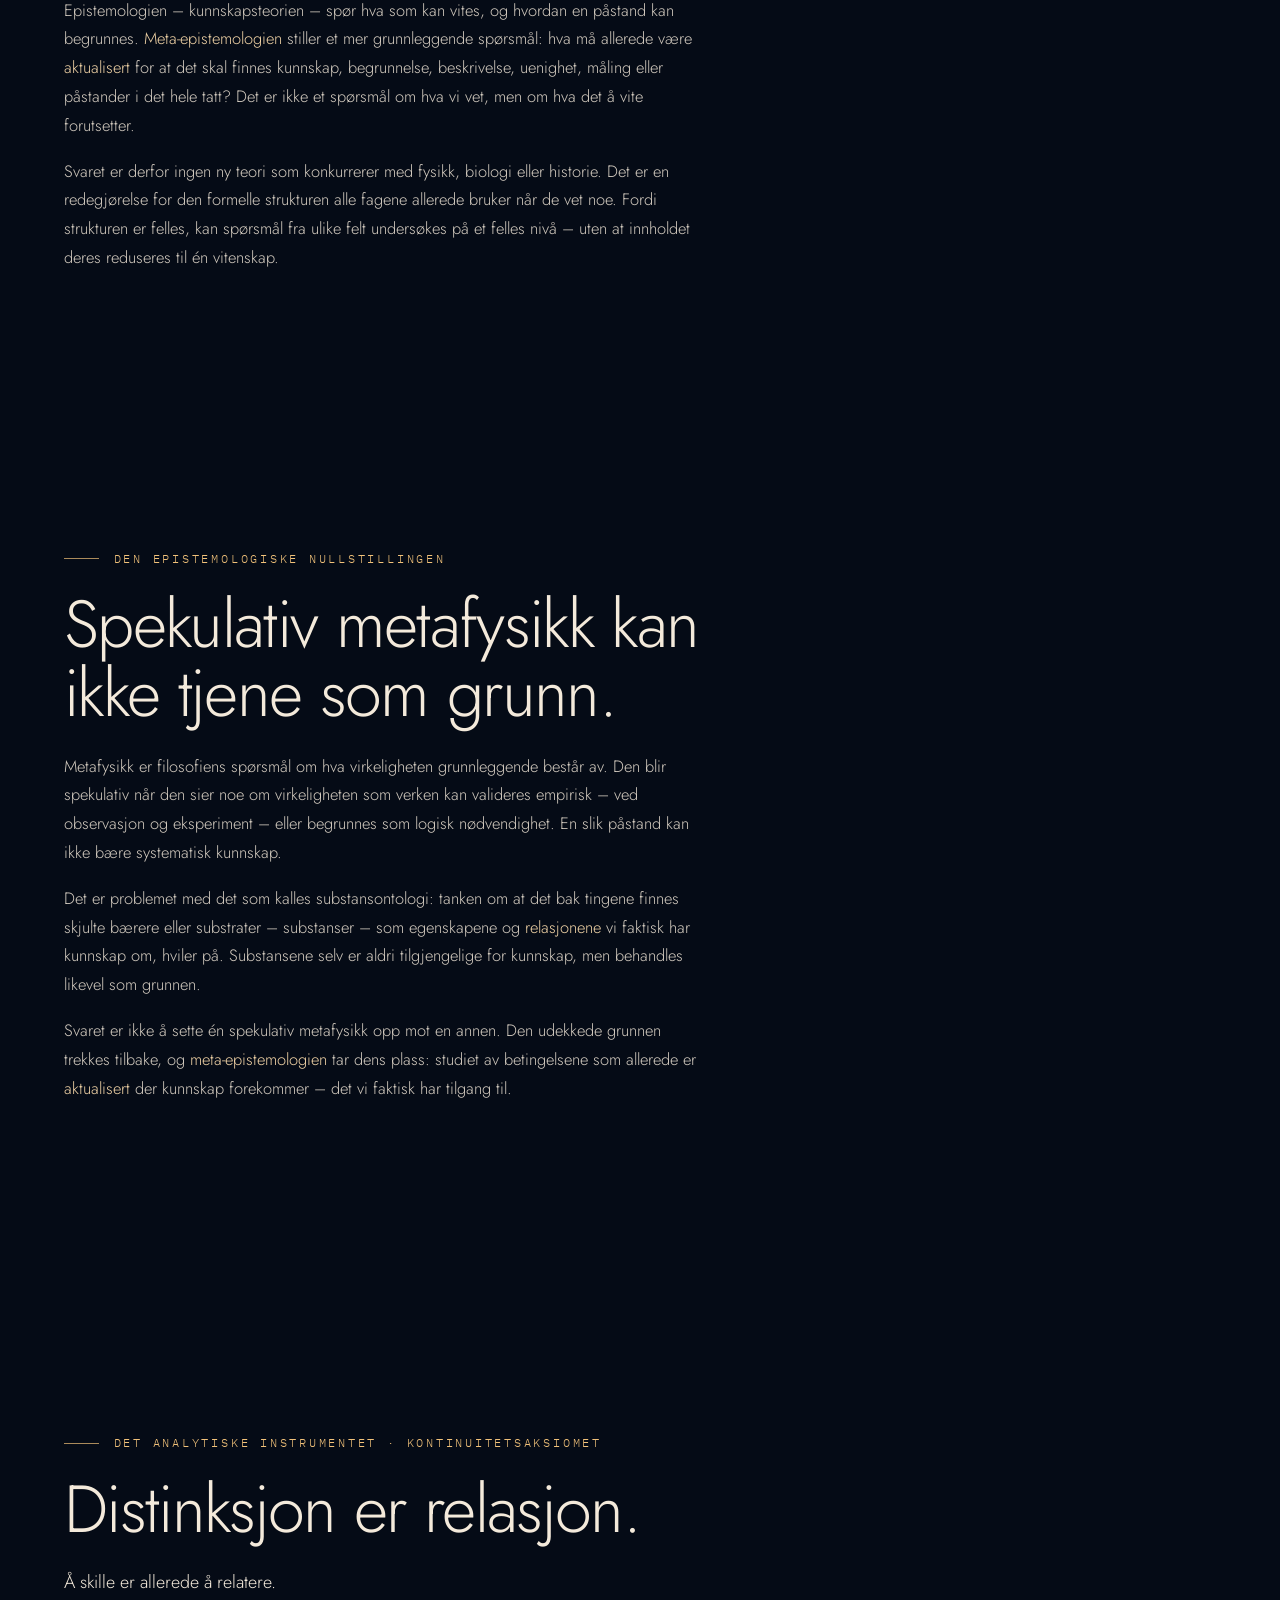
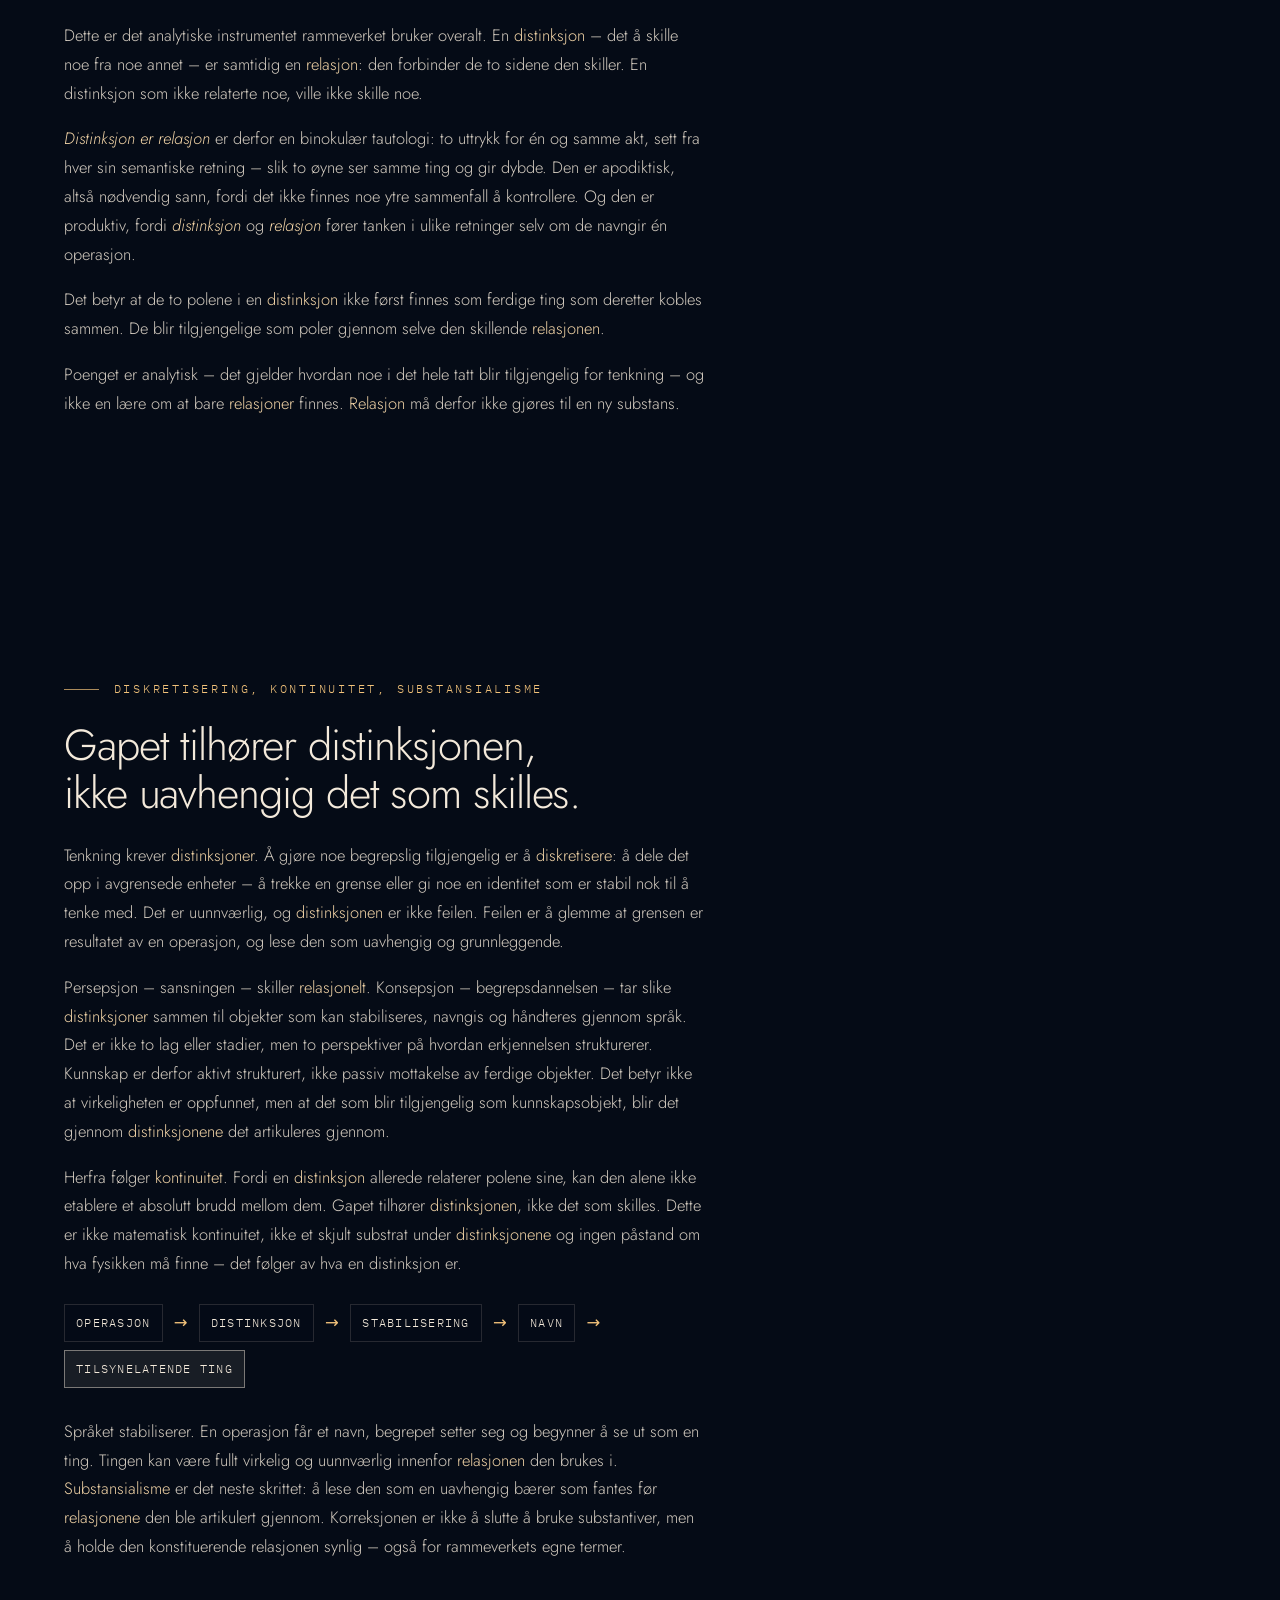
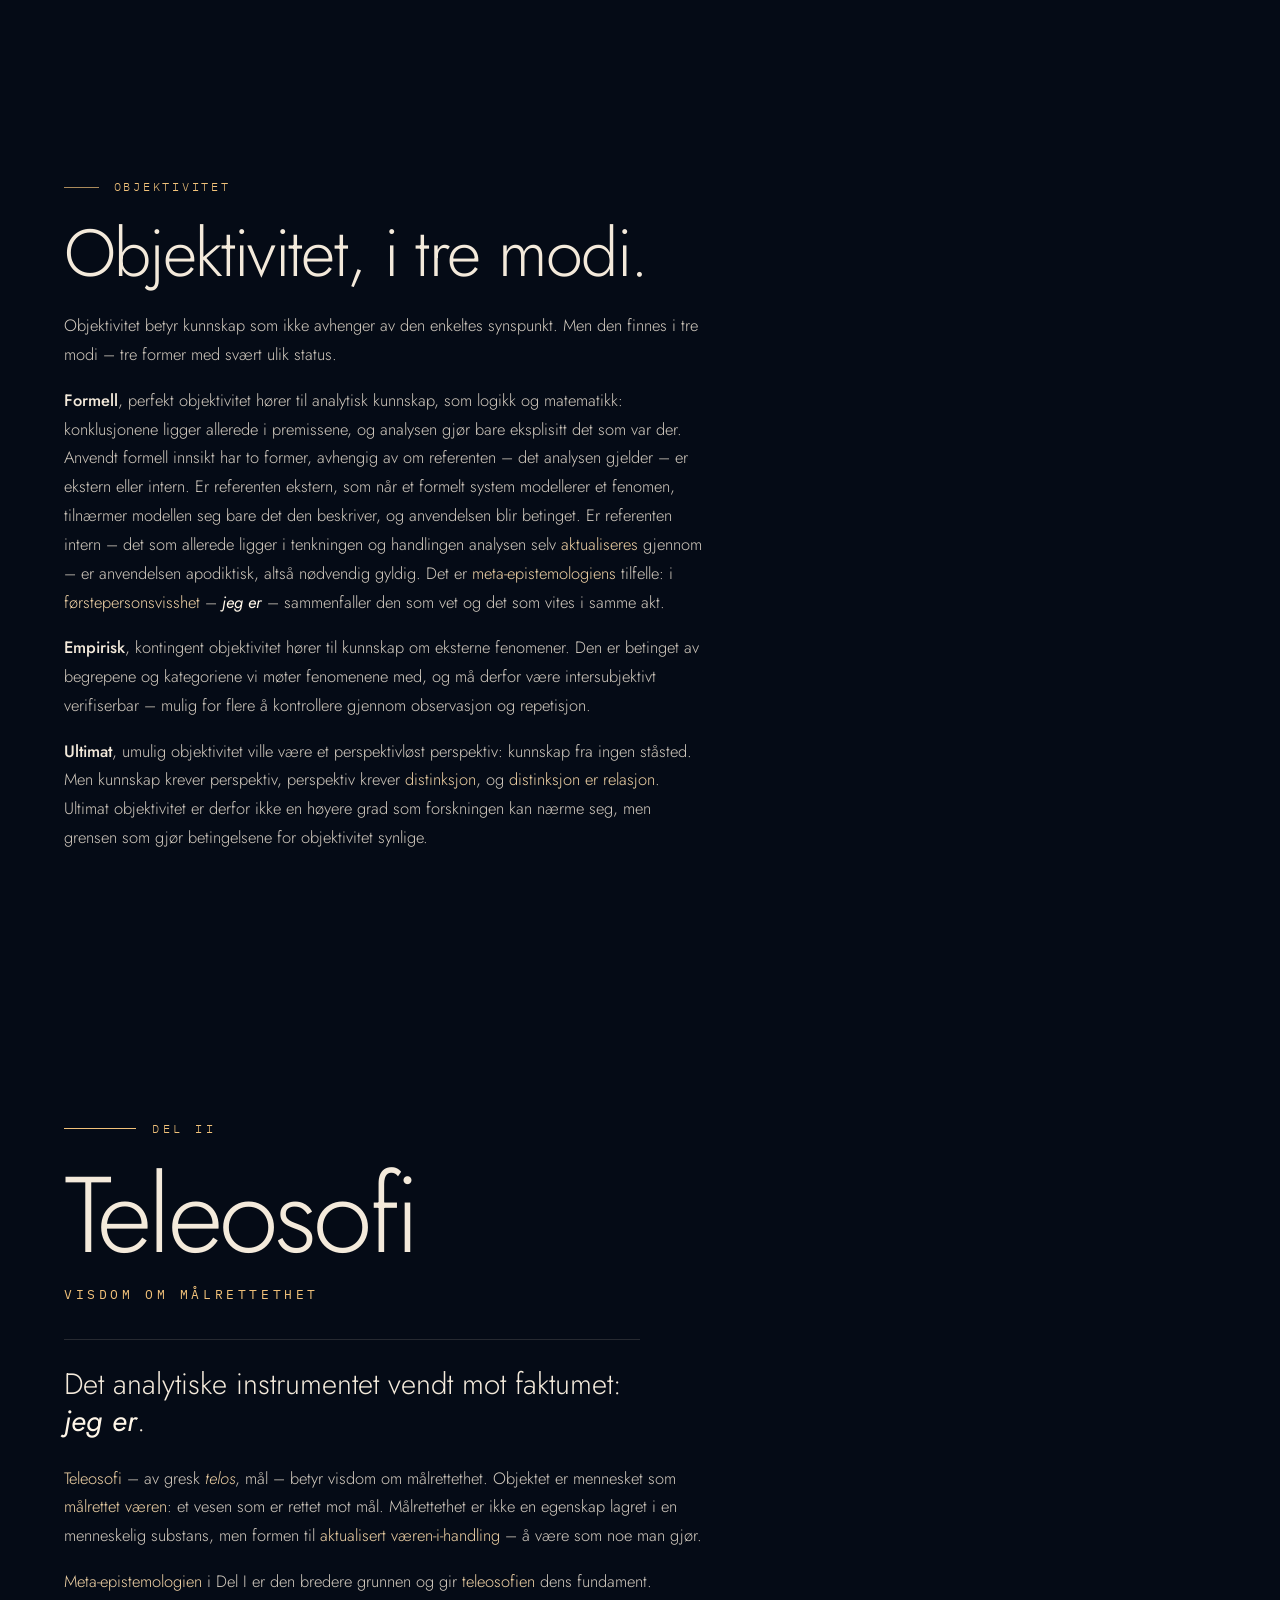
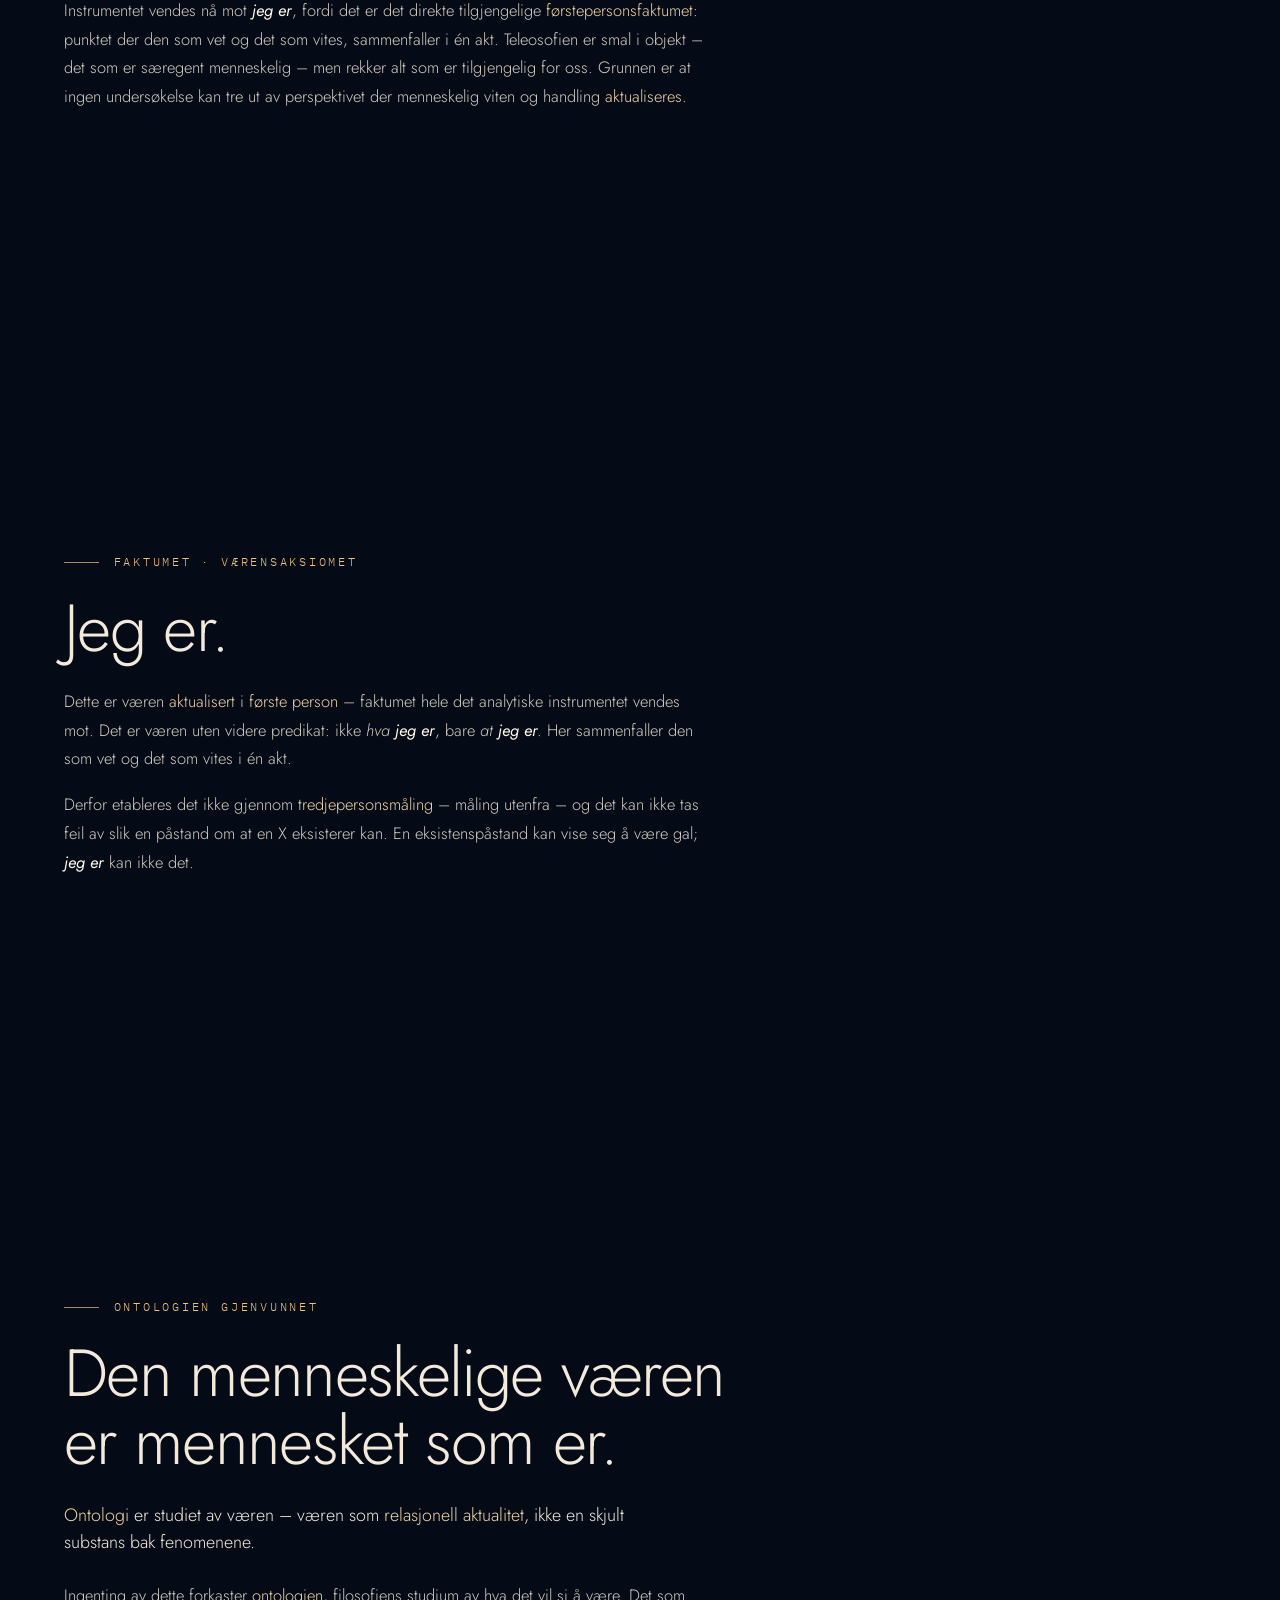
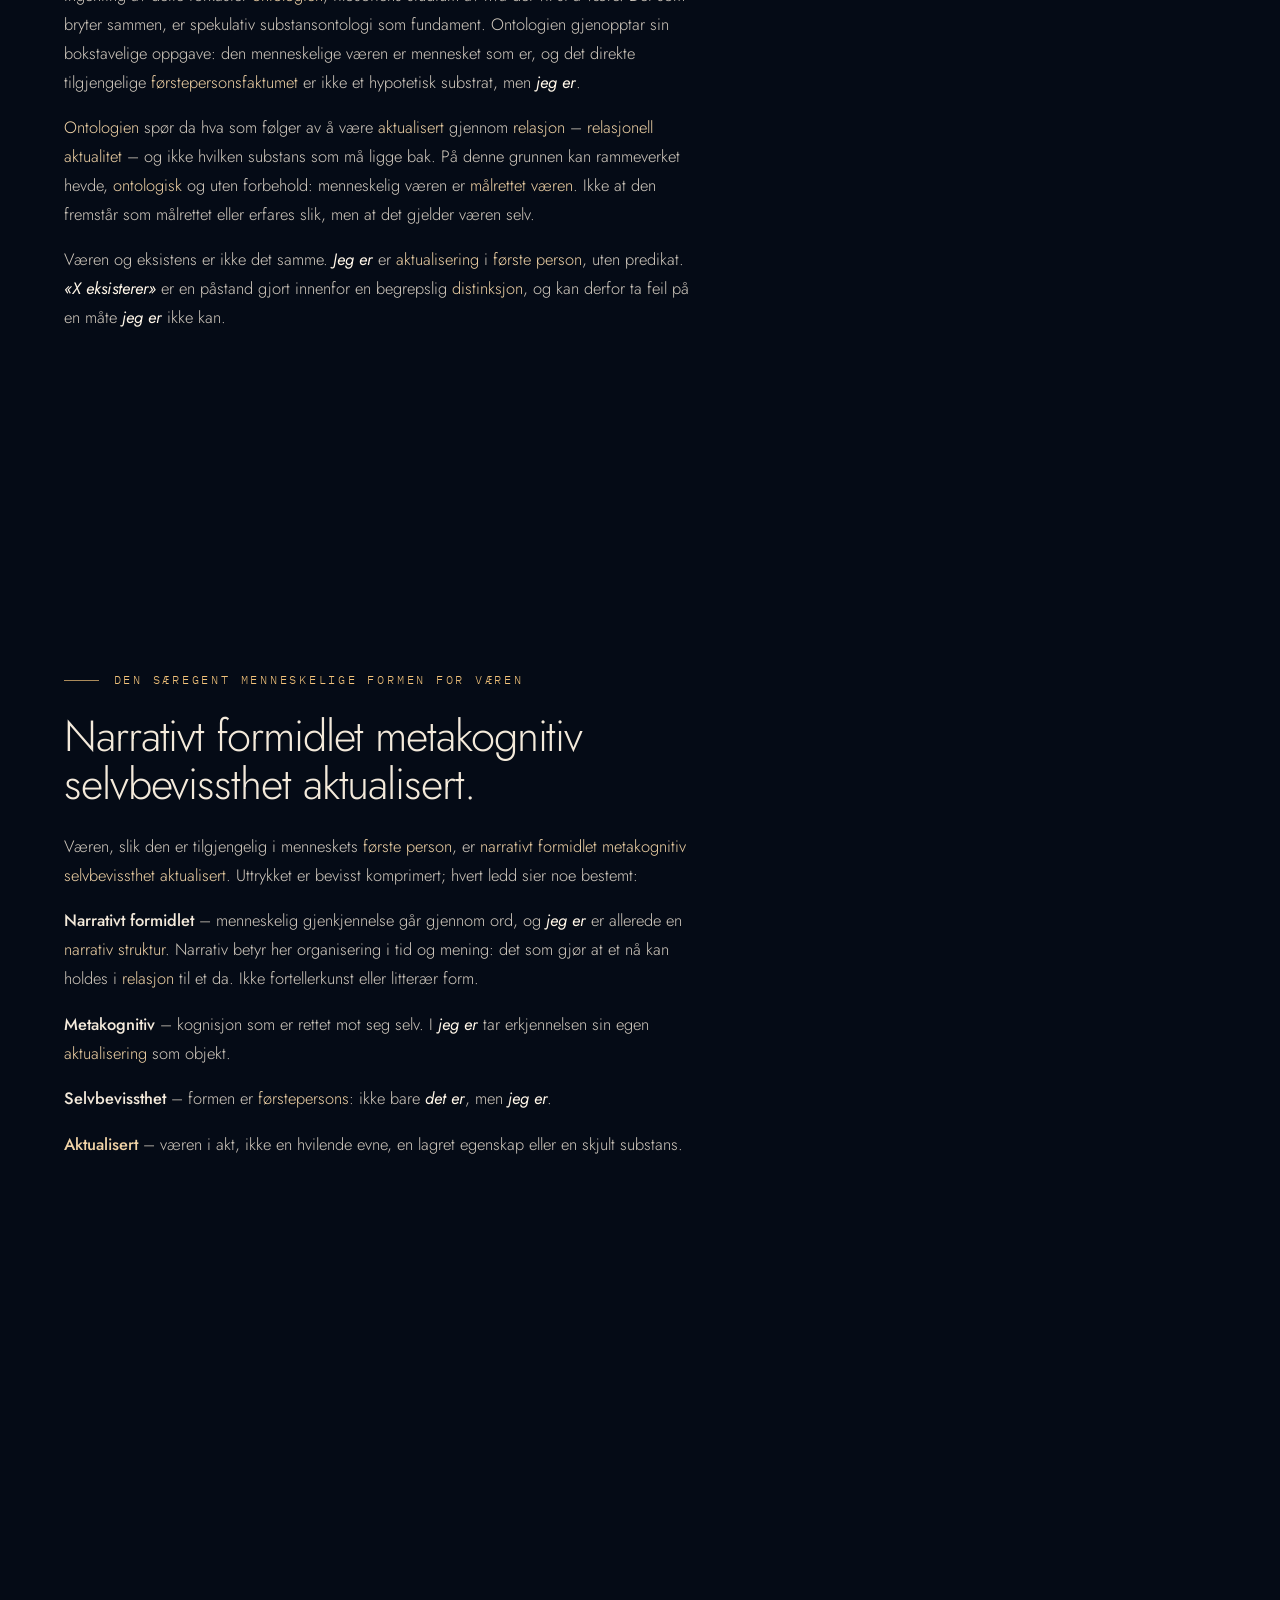
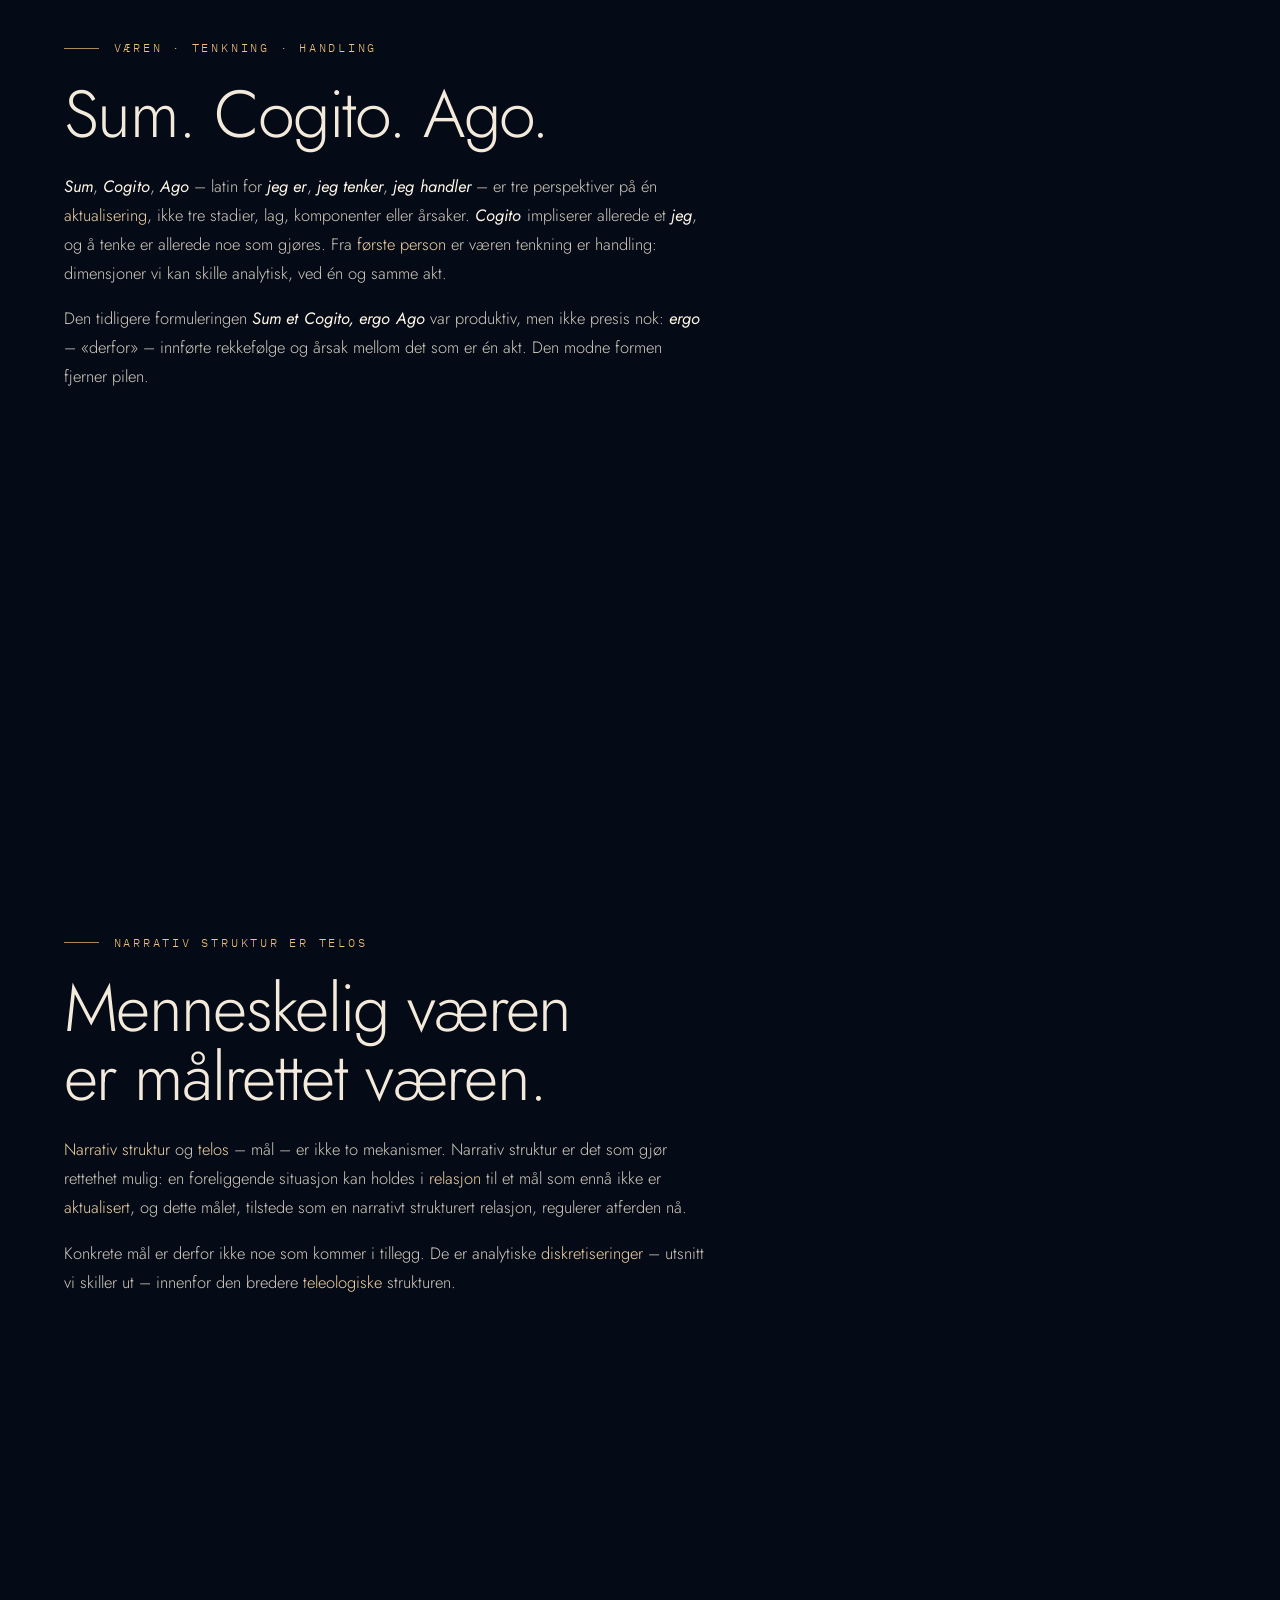
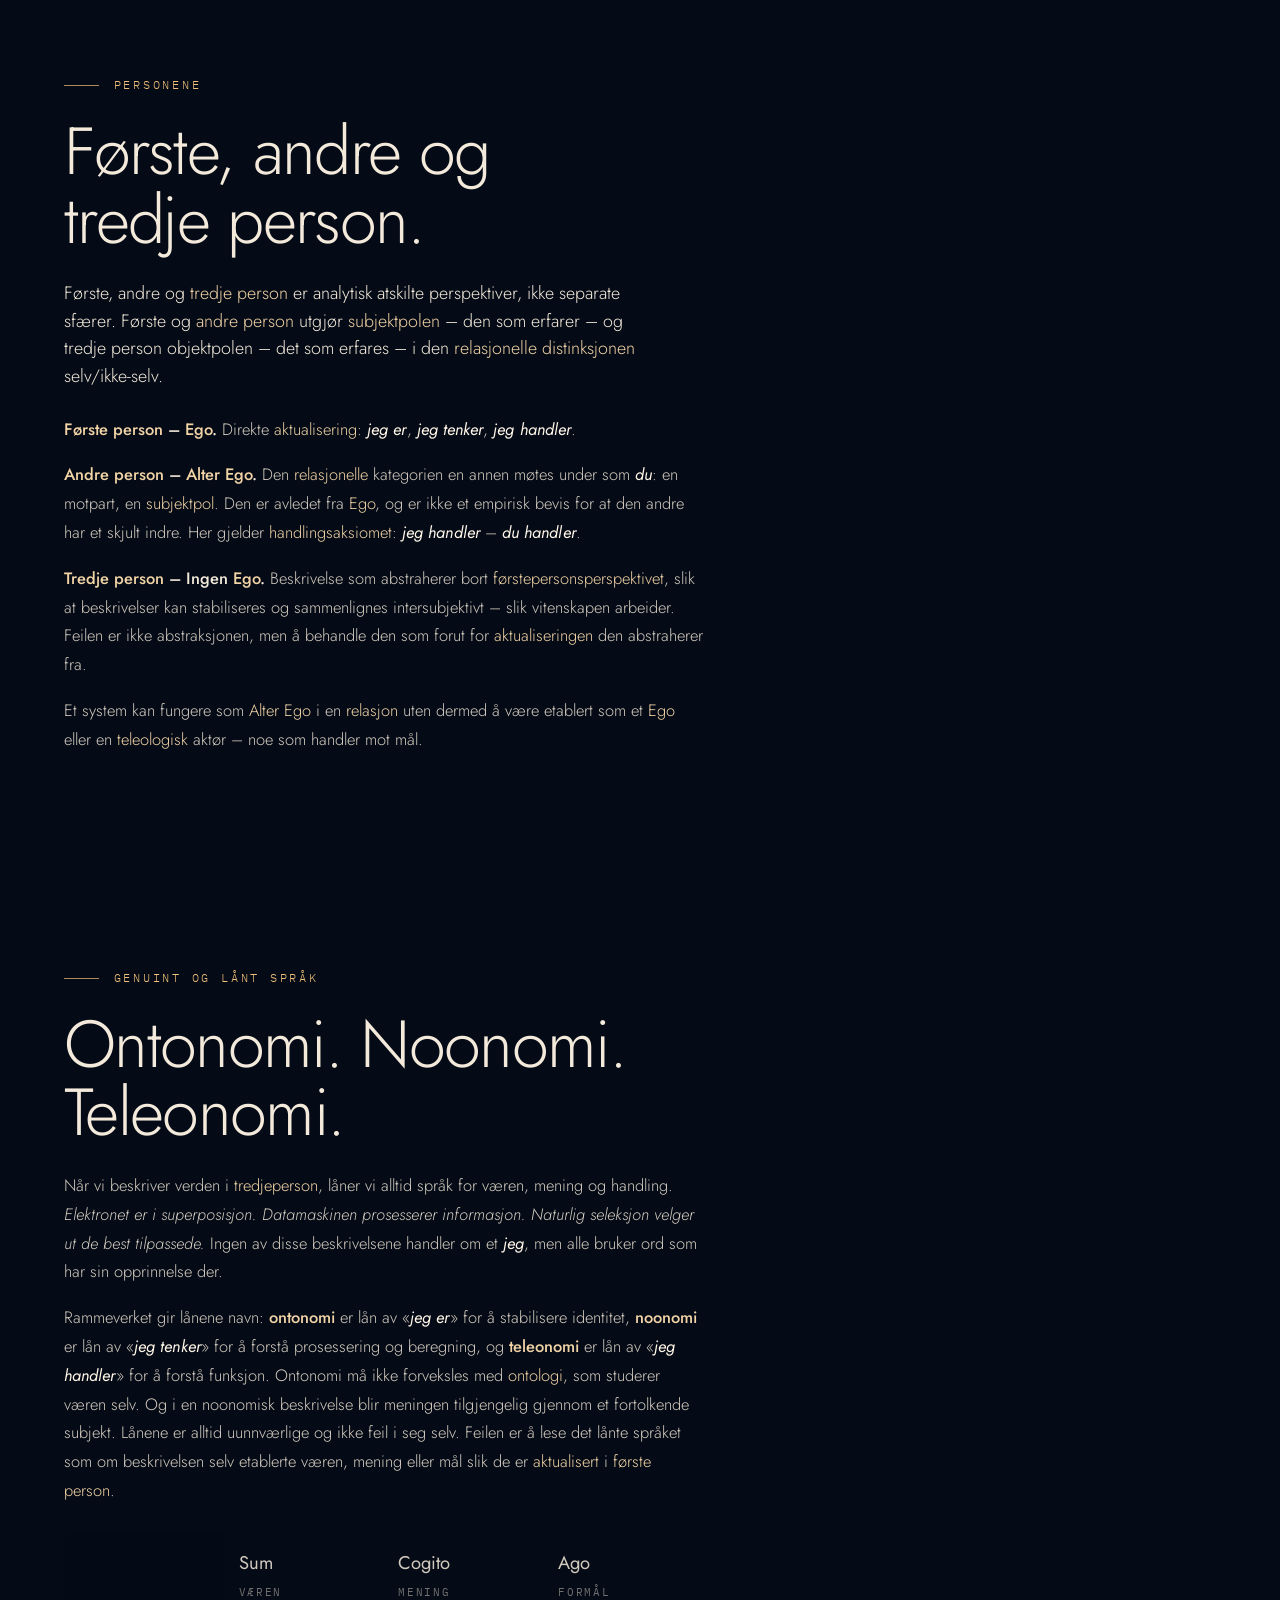
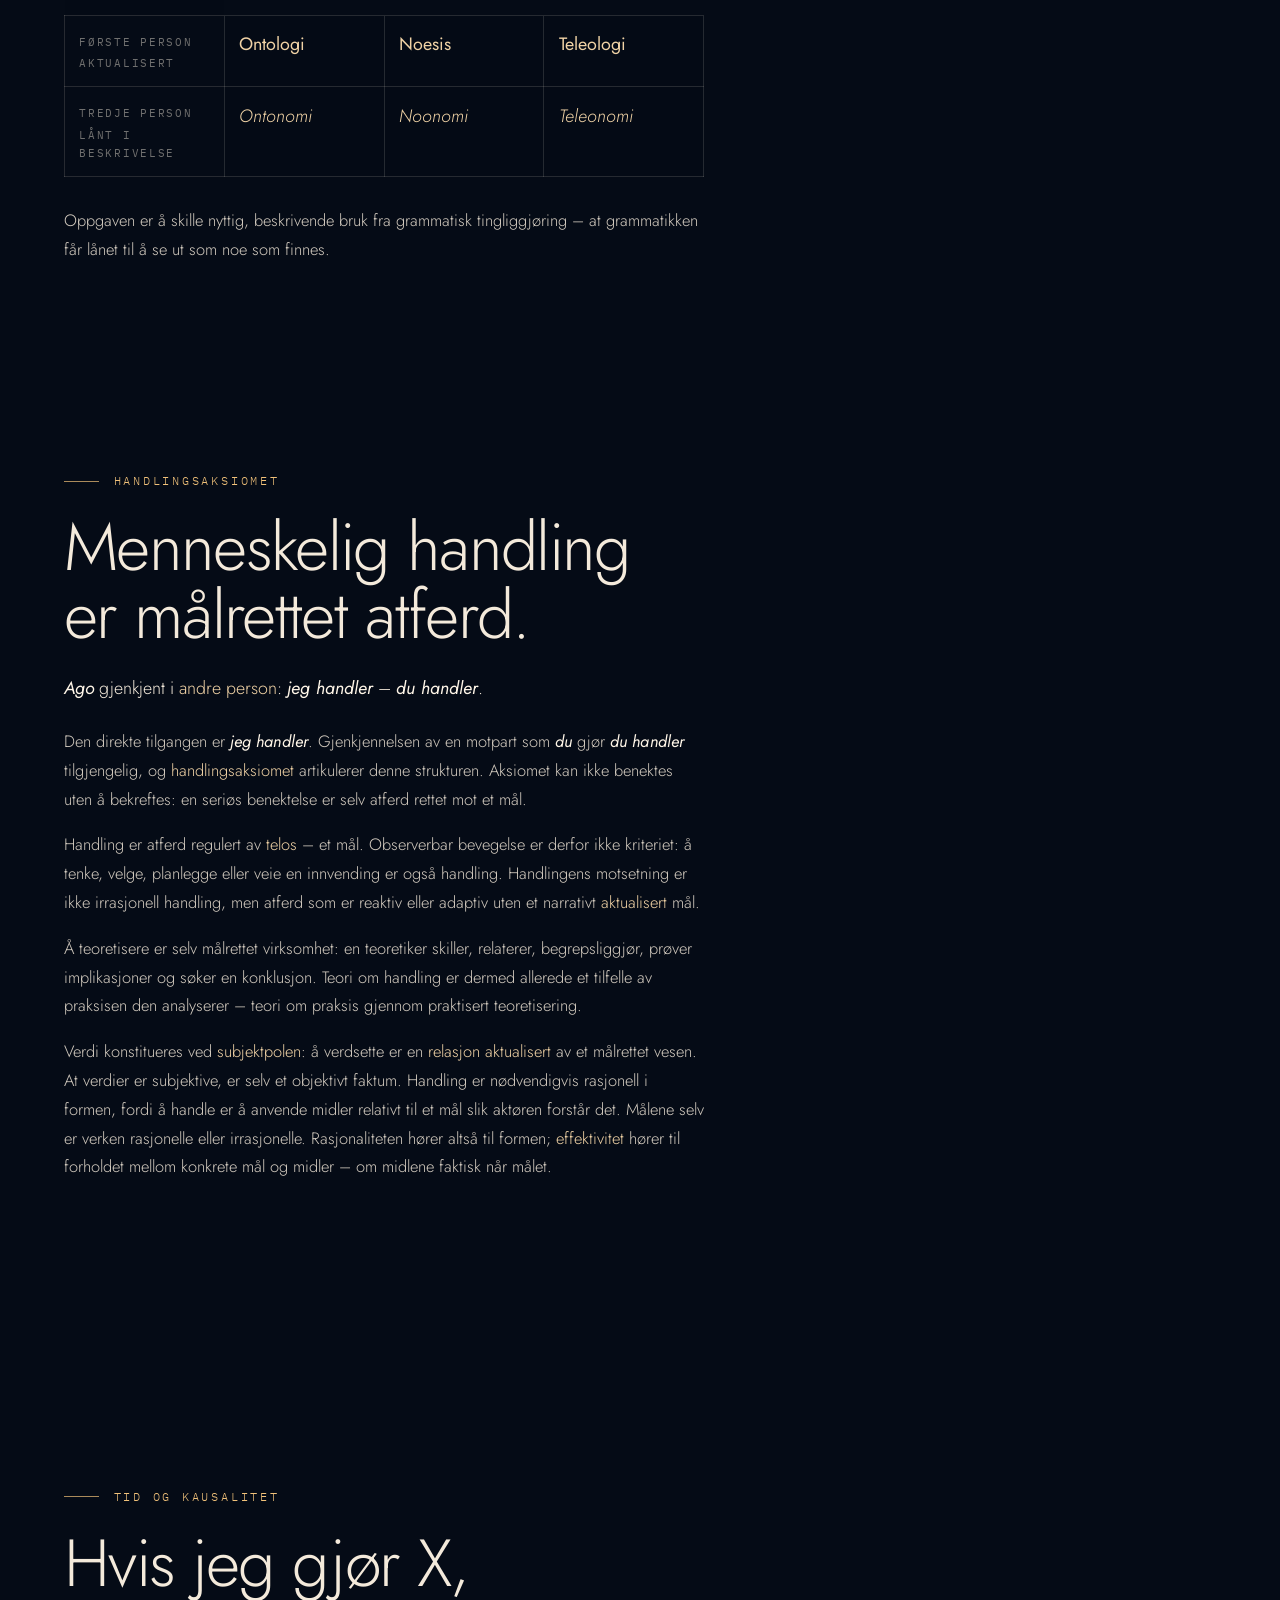
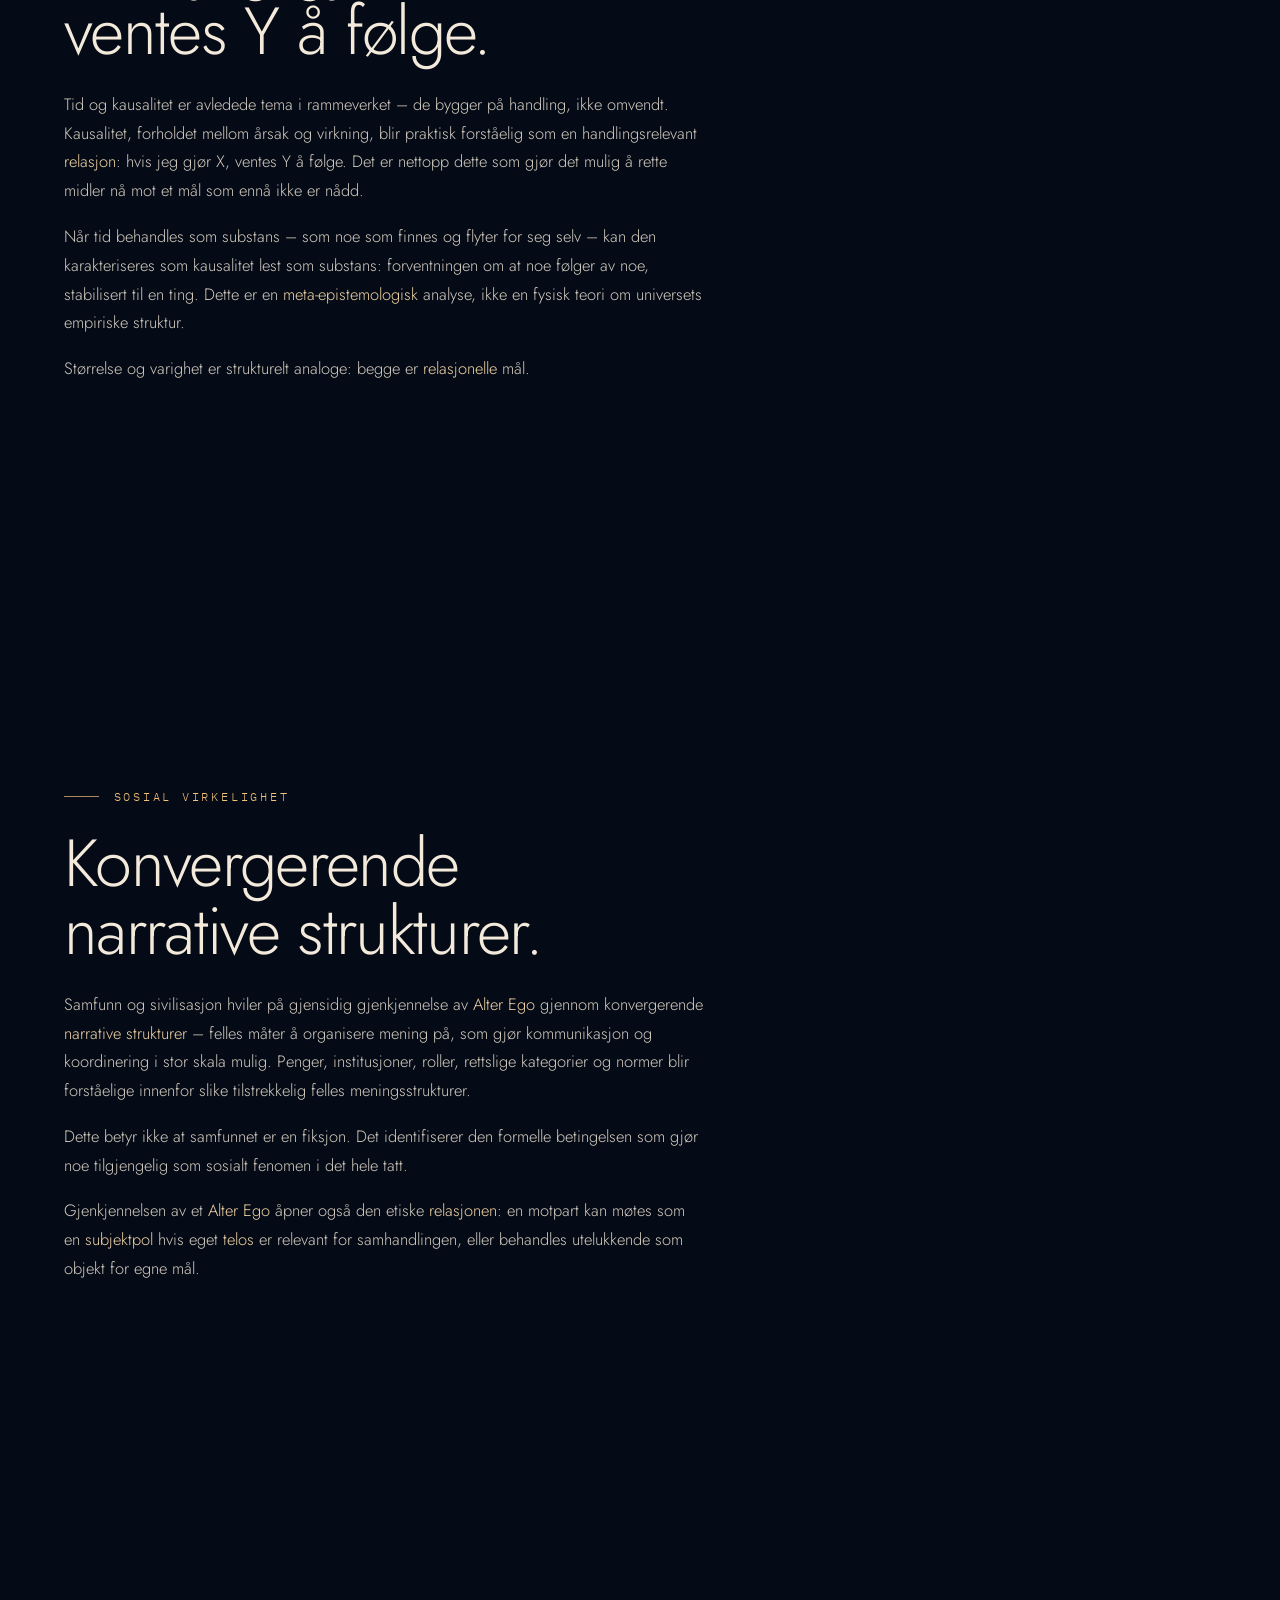
==== commit 03fa8fc5: "Meta-epistemology asks a more fundamental question, not one that comes 'before' (levels 1-2, NO/EN) " ====
--- a/public/no.html
+++ b/public/no.html
@@ -95,12 +95,12 @@
 <p class="chapter-statement hl">Det finnes en felles formell grunn som all kunnskap deler.</p>
 <p class="lead hl" data-lv="1">Fysikk, biologi, historie og alle andre fag handler om ulike ting og bruker ulike metoder. Men i alle fag krever det å vite noe det samme: at man skiller ting fra hverandre, ser hvordan de henger sammen, setter ord på dem, ser dem fra et ståsted – og at noe faktisk blir virkelig for den som vet.</p>
 <div class="body prose hl" data-lv="1">
-<p>Filosofien har et eget felt for spørsmål om kunnskap: kunnskapslæren, eller epistemologien. Den spør hva vi kan vite, og hvordan vi kan begrunne det vi påstår. Her stilles et spørsmål som kommer enda før: hva må allerede være virkeliggjort for at det i det hele tatt skal finnes kunnskap, begrunnelser, beskrivelser, uenighet, målinger eller påstander? Det er spørsmålet om forutsetningene for kunnskap. «Meta» betyr her det som ligger forut for – derav navnet <span class="t">meta-epistemologi</span>.</p>
+<p>Filosofien har et eget felt for spørsmål om kunnskap: kunnskapslæren, eller epistemologien. Den spør hva vi kan vite, og hvordan vi kan begrunne det vi påstår. Her stilles et mer grunnleggende spørsmål: hva må allerede være virkeliggjort for at det i det hele tatt skal finnes kunnskap, begrunnelser, beskrivelser, uenighet, målinger eller påstander? Det er spørsmålet om forutsetningene for kunnskap – derav navnet <span class="t">meta-epistemologi</span>: kunnskapslæren om selve grunnlaget for kunnskap.</p>
 <p>Svaret er ikke en ny teori som konkurrerer med fysikk, biologi eller historie. Det er en beskrivelse av den formen alle fag allerede bruker når de vet noe. Derfor kan spørsmål fra helt ulike fag undersøkes på samme grunnlag, uten at alt gjøres om til ett fag.</p>
 </div>
 <p class="lead hl" data-lv="2">Fagene skiller seg i innhold, metode og objekt. Men alle krever det samme for å vite noe: <span class="t">distinksjoner</span> (at noe skilles fra noe annet), <span class="t">relasjoner</span> (forbindelser), begreper, perspektiv og <span class="t">aktualisering</span> – at noe faktisk blir virkelig for den som vet.</p>
 <div class="body prose hl" data-lv="2">
-<p>Epistemologien – kunnskapsteorien – spør hva som kan vites, og hvordan en påstand kan begrunnes. <span class="t">Meta-epistemologien</span> stiller spørsmålet som kommer før: hva må allerede være <span class="t">aktualisert</span> for at det skal finnes kunnskap, begrunnelse, beskrivelse, uenighet, måling eller påstander i det hele tatt? Det er ikke et spørsmål om hva vi vet, men om hva det å vite forutsetter.</p>
+<p>Epistemologien – kunnskapsteorien – spør hva som kan vites, og hvordan en påstand kan begrunnes. <span class="t">Meta-epistemologien</span> stiller et mer grunnleggende spørsmål: hva må allerede være <span class="t">aktualisert</span> for at det skal finnes kunnskap, begrunnelse, beskrivelse, uenighet, måling eller påstander i det hele tatt? Det er ikke et spørsmål om hva vi vet, men om hva det å vite forutsetter.</p>
 <p>Svaret er derfor ingen ny teori som konkurrerer med fysikk, biologi eller historie. Det er en redegjørelse for den formelle strukturen alle fagene allerede bruker når de vet noe. Fordi strukturen er felles, kan spørsmål fra ulike felt undersøkes på et felles nivå – uten at innholdet deres reduseres til én vitenskap.</p>
 </div>
 <p class="lead hl" data-lv="3">Fagene skiller seg fra hverandre i innhold, metode og objekt. De skiller seg ikke i om det å vite krever <span class="t">distinksjoner</span>, <span class="t">relasjoner</span>, begrepslig artikulering, perspektiv og <span class="t">aktualisering</span>.</p>
